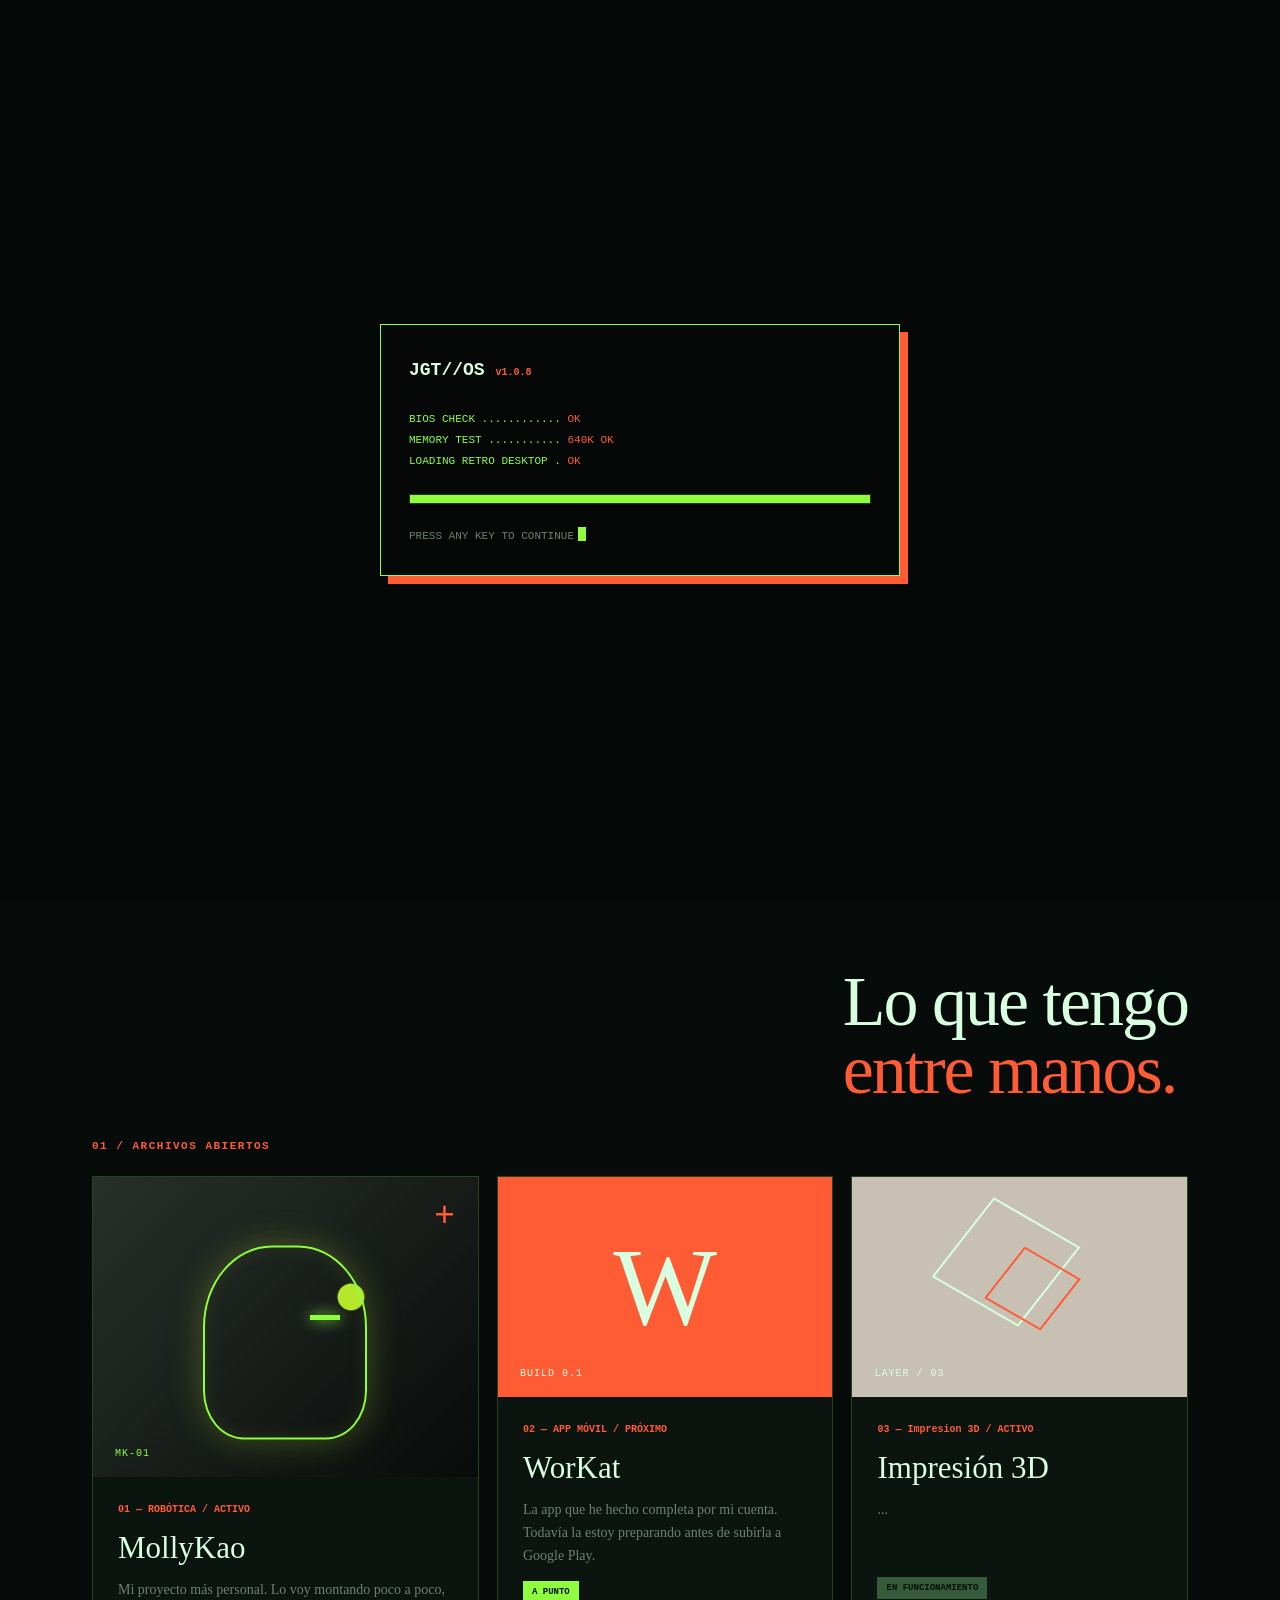
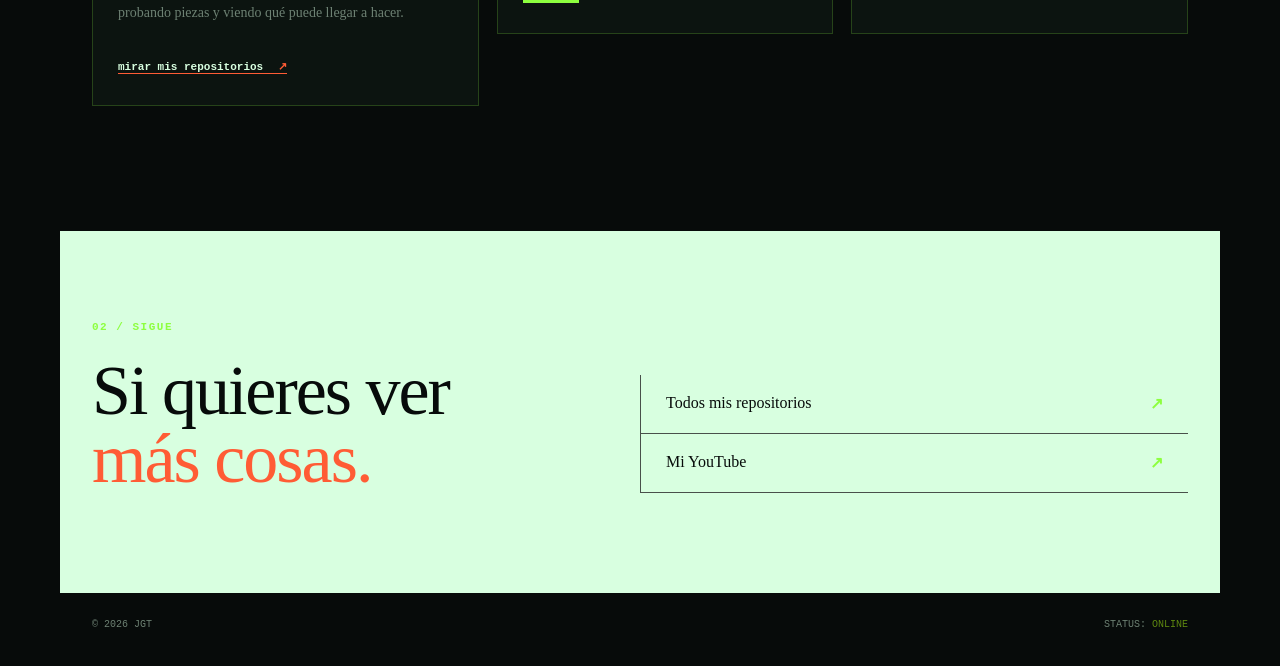
==== index.html @ 1042a760 "Add files via upload" ====
<!DOCTYPE html>
<html lang="es">
<head>
    <meta charset="UTF-8">
    <meta name="viewport" content="width=device-width, initial-scale=1.0">
    <meta name="description" content="La web de JGT: MollyKao, WorKat, programas en Python e impresión 3D.">
    <title>JGT</title>
    <link rel="stylesheet" href="style.css">
</head>

<body>
<div class="retro-boot" id="retro-boot" aria-label="Iniciando JGT OS">
    <div class="boot-screen">
        <p class="boot-brand">JGT//OS <span>v1.0.8</span></p>
        <p>BIOS CHECK ............ <b>OK</b></p>
        <p>MEMORY TEST ........... <b>640K OK</b></p>
        <p>LOADING RETRO DESKTOP . <b>OK</b></p>
        <div class="boot-progress"><span></span></div>
        <p class="boot-prompt">PRESS ANY KEY TO CONTINUE<span class="cursor"></span></p>
    </div>
</div>
<div class="noise"></div>
<div class="scanlines"></div>

<header class="site-header">
    <a class="brand" href="#inicio" aria-label="JGT, volver al inicio">
        <span class="brand-mark">J/</span>
        <span>JGT<span class="accent">_</span></span>
    </a>
    <nav aria-label="Navegación principal">
        <a class="active" href="#inicio">/inicio</a>
        <a href="#proyectos">/proyectos</a>
        <a href="#sobre-mi">/sobre-mi</a>
        <a href="https://github.com/JGT7777" target="_blank" rel="noreferrer">/github ↗</a>
    </nav>
</header>

<main>
    <section id="inicio" class="hero shell">
        <div class="hero-copy">
            <p class="eyebrow"><span class="status-dot"></span> conexión estable / usuario: JGT7777</p>
            <h1>Acceso a<br><em>JGT</em></h1>
            <div class="hero-actions">
                <a class="button button-primary" href="#proyectos">Explorar proyectos <span>↓</span></a>
                <a class="button button-quiet" href="https://github.com/JGT7777" target="_blank" rel="noreferrer">Ver GitHub <span>↗</span></a>
            </div>
        </div>
        <div class="terminal" aria-label="Estado del laboratorio">
            <div class="terminal-bar"><span></span><span></span><span></span><b>jgt@lab:~</b></div>
            <div class="terminal-body">
                <p><i>01</i> <strong>$ whoami</strong></p>
                <p class="terminal-green">JGT</p>
                <p><i>02</i> <strong>$ ./estado_actual.sh</strong></p>
                <p class="terminal-green">[OK] MollyKao en desarrollo</p>
                <p class="terminal-green">[OK] WorKat casi listo para Google Play</p>
                <p class="terminal-green">[OK] Venta de impresiones 3D activo</p>
                <p><i>03</i> <strong>$ _</strong><span class="cursor"></span></p>
            </div>
        </div>
    </section>

    <section class="stats shell reveal" aria-label="Resumen de actividad">
        <div class="stat"><strong>03</strong><span>robots creados</span></div>
        <div class="stat"><strong>04</strong><span>ordenadores vulnerados</span></div>
        <div class="stat"><strong>01</strong><span>móvil vulnerado</span></div>
        <div class="stat"><strong>78</strong><span>programas en Python</span></div>
        <div class="stat"><strong>07</strong><span>apps básicas</span></div>
        <div class="stat"><strong>01</strong><span>app completa</span></div>
    </section>

    <section class="system-strip shell reveal" aria-label="Actividad del sistema">
        <span><b>NETWORK</b> SECURE</span><span><b>UPTIME</b> 24/7</span><span><b>PROJECTS</b> 014</span><span class="system-command">$ ./keep_building.exe <i>_</i></span>
    </section>

    <section id="proyectos" class="section shell">
        <div class="section-heading">
            <p class="eyebrow">01 / archivos abiertos</p>
            <h2>Lo que tengo<br><em>entre manos.</em></h2>
        </div>
        <div class="project-grid">
            <article class="project project-featured reveal">
                <div class="project-visual robot-visual"><span class="crosshair">+</span><span class="robot-eye"></span><span class="robot-label">MK-01</span></div>
                <div class="project-content"><p class="project-number">01 — ROBÓTICA / ACTIVO</p><h3>MollyKao</h3><p>Mi proyecto más personal. Lo voy montando poco a poco, probando piezas y viendo qué puede llegar a hacer.</p><a href="https://github.com/JGT7777" target="_blank" rel="noreferrer">mirar mis repositorios <span>↗</span></a></div>
            </article>
            <article class="project reveal reveal-delay-1">
                <div class="project-visual app-visual"><span class="app-symbol">W</span><span class="project-label">BUILD 0.1</span></div>
                <div class="project-content"><p class="project-number">02 — APP MÓVIL / PRÓXIMO</p><h3>WorKat</h3><p>La app que he hecho completa por mi cuenta. Todavía la estoy preparando antes de subirla a Google Play.</p><span class="tag">a punto</span></div>
            </article>
            <article class="project reveal reveal-delay-2">
                <div class="project-visual print-visual"><span class="cube cube-a"></span><span class="cube cube-b"></span><span class="project-label">LAYER / 03</span></div>
                <div class="project-content"><p class="project-number">03 — Impresion 3D / ACTIVO</p><h3>Impresión 3D</h3><p>...</p><span class="tag tag-light">en funcionamiento</span></div>
            </article>
        </div>
    </section>

  
    <section class="contact shell reveal">
        <div><p class="eyebrow">02 / sigue</p><h2>Si quieres ver<br><em>más cosas.</em></h2></div>
        <div class="contact-links"><a class="contact-link" href="https://github.com/JGT7777" target="_blank" rel="noreferrer" aria-label="Abrir todos mis repositorios de GitHub"><span>Todos mis repositorios</span><b>↗</b></a><a class="contact-link" href="https://www.youtube.com/@JGT777" target="_blank" rel="noreferrer" aria-label="Abrir mi canal de YouTube"><span>Mi YouTube</span><b>↗</b></a></div>
    </section>
</main>

<aside class="music-player" aria-label="Reproductor de música">
    <div class="window-titlebar">
        <span class="window-icon">♪</span>
        <b>JGT_RADIO.EXE</b>
        <div class="window-controls"><span>_</span><span>□</span><span>×</span></div>
    </div>
    <div class="music-heading">
        <span class="music-signal"></span>
        <span>JGT RADIO / <b id="music-status">ESPERANDO PISTA</b></span>
    </div>
    <div class="music-main">
        <button class="music-button" id="previous-track" type="button" aria-label="Canción anterior">|&lt;</button>
        <button class="music-button music-play" id="play-track" type="button" aria-label="Reproducir música">▶</button>
        <button class="music-button" id="next-track" type="button" aria-label="Siguiente canción">&gt;|</button>
        <div class="music-now-playing"><strong id="track-name">If The Sun Burns Out Tonight (feat. Oli Sykes &amp; Courtney LaPlante).mp3</strong><span id="track-time">00:00 / 00:00</span></div>
    </div>
    <input class="music-progress" id="music-progress" type="range" min="0" max="100" value="0" aria-label="Progreso de la canción">
    <div class="music-wave" id="music-wave" aria-hidden="true">
        <span></span><span></span><span></span><span></span><span></span><span></span><span></span>
        <span></span><span></span><span></span><span></span><span></span><span></span><span></span>
    </div>
    <div class="track-list" role="list" aria-label="Lista de canciones">
        <button class="track active" type="button" data-track="0">01 / If The Sun Burns Out Tonight</button>
    </div>
</aside>

<script src="scroll.js"></script>

<footer>
    <p>© 2026 JGT</p>
    <p class="footer-code">STATUS: <span>ONLINE</span></p>
</footer>
</body>
</html>
---- style.css ----
:root { --ink: #d8ffe0; --paper: #070b0a; --acid: #8dff3f; --orange: #ff5c35; --muted: #6d8173; --line: rgba(141, 255, 63, .2); --panel: #0c1410; }
* { box-sizing: border-box; }
html { scroll-behavior: smooth; }
body { margin: 0; color: var(--ink); background: radial-gradient(circle at 75% 8%, #18351e 0, transparent 25%), var(--paper); font-family: "Courier New", monospace; }
.retro-boot { position: fixed; inset: 0; z-index: 30; display: grid; place-items: center; color: var(--acid); background: #050806; transition: opacity .55s ease, visibility .55s ease; }
.retro-boot.is-closed { opacity: 0; visibility: hidden; pointer-events: none; }
.boot-screen { width: min(520px, calc(100vw - 44px)); padding: 28px; border: 1px solid var(--acid); box-shadow: 8px 8px 0 var(--orange); font-size: 11px; line-height: 1.9; animation: boot-flicker 1.8s steps(2, end); }
.boot-screen p { margin: 0; }.boot-brand { margin-bottom: 22px !important; color: var(--ink); font-size: 18px; font-weight: 700; }.boot-brand span { color: var(--orange); font-size: 10px; }.boot-screen b { color: var(--orange); font-weight: 400; }
.boot-progress { height: 10px; margin: 22px 0; border: 1px solid var(--line); }.boot-progress span { display: block; width: 0; height: 100%; background: var(--acid); animation: boot-load 1.65s steps(8, end) forwards; }.boot-prompt { color: var(--muted); }.boot-prompt .cursor { background: var(--acid); }
@keyframes boot-load { to { width: 100%; } } @keyframes boot-flicker { 0%, 100% { opacity: 1; } 12% { opacity: .65; } 14% { opacity: 1; } 55% { opacity: .8; } 57% { opacity: 1; } }
body::before { content: ""; position: fixed; inset: 0; z-index: -2; opacity: .32; background-image: linear-gradient(var(--line) 1px, transparent 1px), linear-gradient(90deg, var(--line) 1px, transparent 1px); background-size: 38px 38px; }
.noise { position: fixed; inset: 0; pointer-events: none; z-index: 5; opacity: .035; background-image: url("data:image/svg+xml,%3Csvg viewBox='0 0 160 160' xmlns='http://www.w3.org/2000/svg'%3E%3Cfilter id='n'%3E%3CfeTurbulence type='fractalNoise' baseFrequency='.9' numOctaves='3' stitchTiles='stitch'/%3E%3C/filter%3E%3Crect width='100%25' height='100%25' filter='url(%23n)' opacity='.7'/%3E%3C/svg%3E"); }
.scanlines { position: fixed; inset: 0; z-index: 6; pointer-events: none; opacity: .06; background: repeating-linear-gradient(0deg, transparent 0 3px, rgba(141,255,63,.18) 4px); }
.shell { max-width: 1160px; margin: auto; padding-left: 32px; padding-right: 32px; }
.site-header { height: 78px; max-width: 1160px; margin: auto; padding: 0 32px; display: flex; align-items: center; justify-content: space-between; border-bottom: 1px solid var(--line); }
.brand { color: var(--ink); text-decoration: none; display: flex; align-items: center; gap: 10px; font: 700 18px/1 "Courier New", monospace; letter-spacing: 1px; }.brand-mark { display: grid; place-items: center; width: 33px; height: 33px; background: var(--ink); color: var(--acid); font-size: 15px; }.accent { color: var(--orange); }
nav { display: flex; gap: 28px; align-items: center; } nav a { color: var(--muted); font-size: 12px; text-decoration: none; } nav a:hover, nav a.active { color: var(--ink); } nav a.active::before { content: "> "; color: var(--orange); }
.hero { min-height: 570px; padding-top: 105px; padding-bottom: 95px; display: grid; grid-template-columns: 1fr 430px; align-items: center; gap: 70px; }
.eyebrow { margin: 0 0 24px; color: var(--orange); font-size: 11px; font-weight: 700; letter-spacing: 1.5px; text-transform: uppercase; }.status-dot { display: inline-block; width: 7px; height: 7px; margin-right: 8px; background: var(--acid); border-radius: 50%; box-shadow: 0 0 0 4px rgba(203,255,56,.2); }
h1, h2, h3, p { margin-top: 0; } h1, h2 { font-family: Georgia, serif; font-weight: 400; letter-spacing: -2px; } h1 { margin-bottom: 28px; font-size: clamp(50px, 7vw, 88px); line-height: .95; } h1 em, h2 em { color: var(--orange); font-style: normal; } h2 { margin-bottom: 42px; font-size: clamp(43px, 6vw, 70px); line-height: .97; }
.hero-text { max-width: 570px; color: #555c58; font: 15px/1.75 Georgia, serif; }.hero-actions { display: flex; gap: 14px; margin-top: 35px; }.button { padding: 14px 18px; text-decoration: none; font-size: 11px; font-weight: 700; border: 1px solid var(--ink); }.button span { margin-left: 18px; font-size: 16px; }.button-primary { color: var(--ink); background: var(--acid); border-color: var(--acid); }.button-primary:hover { background: var(--orange); border-color: var(--orange); }.button-quiet { color: var(--ink); }.button-quiet:hover { background: var(--ink); color: var(--paper); }
.terminal { color: #d9e0d7; background: #191f1d; box-shadow: 15px 15px 0 var(--orange); transform: rotate(2deg); animation: float-in .8s ease-out both; }.terminal-bar { height: 38px; padding: 0 14px; display: flex; align-items: center; gap: 6px; background: #2a302d; color: #85918a; font-size: 10px; }.terminal-bar span { width: 8px; height: 8px; border-radius: 50%; background: #68736d; }.terminal-bar span:first-child { background: var(--orange); }.terminal-bar b { margin-left: auto; font-weight: 400; }.terminal-body { padding: 32px 28px 35px; min-height: 270px; font-size: 12px; line-height: 1.9; }.terminal-body p { margin: 0 0 8px; }.terminal-body i { display: inline-block; width: 25px; color: #58645d; font-style: normal; }.terminal-green { color: var(--acid); }.cursor { display: inline-block; width: 8px; height: 14px; margin-left: 4px; vertical-align: -2px; background: var(--acid); animation: blink 1s step-end infinite; }
.stats { padding-top: 0; padding-bottom: 84px; display: grid; grid-template-columns: repeat(6, 1fr); border-bottom: 1px solid var(--line); }.stat { padding: 18px 15px 0; border-left: 1px solid var(--line); }.stat:first-child { border-left: 3px solid var(--orange); }.stat strong { display: block; margin-bottom: 8px; font: 400 33px Georgia, serif; }.stat span { color: var(--muted); font-size: 10px; line-height: 1.4; text-transform: uppercase; }
.system-strip { display: flex; align-items: center; gap: 28px; padding-top: 18px; color: var(--muted); font-size: 10px; letter-spacing: 1px; }.system-strip b { color: var(--acid); font-weight: 400; }.system-command { margin-left: auto; color: var(--acid); }.system-command i { animation: blink 1s step-end infinite; }
.section { padding-top: 125px; padding-bottom: 125px; }.section-heading { display: flex; justify-content: space-between; align-items: flex-end; }.section-heading h2 { margin-bottom: 72px; }.project-grid { display: grid; grid-template-columns: 1.15fr 1fr 1fr; gap: 18px; }.project { min-width: 0; background: #f0ede6; border: 1px solid var(--line); }.project-featured { grid-row: span 2; }.project-visual { height: 220px; position: relative; overflow: hidden; background: var(--ink); }.project-featured .project-visual { height: 300px; }.project-content { padding: 27px 25px 30px; }.project-number { margin-bottom: 15px; color: var(--orange); font-size: 10px; font-weight: 700; }.project h3 { margin-bottom: 12px; font: 400 31px Georgia, serif; }.project p:not(.project-number) { min-height: 65px; color: var(--muted); font: 14px/1.65 Georgia, serif; }.project a { color: var(--ink); font-size: 11px; font-weight: 700; text-decoration: none; border-bottom: 1px solid var(--orange); }.project a span { color: var(--orange); margin-left: 8px; }.tag { display: inline-block; padding: 6px 9px; color: var(--ink); background: var(--acid); font-size: 9px; font-weight: 700; text-transform: uppercase; }.tag-light { background: #d7d2c5; }
.robot-visual { background: radial-gradient(circle at 67% 40%, #b5e82b 0 4%, transparent 4.5%), linear-gradient(135deg, #28302b, #090b0a); }.robot-visual::before { content: ""; position: absolute; width: 160px; height: 190px; left: 50%; top: 50%; transform: translate(-50%, -42%); border: 2px solid var(--acid); border-radius: 42% 42% 25% 25%; box-shadow: 0 0 35px rgba(203,255,56,.25), inset 0 0 20px rgba(203,255,56,.09); }.robot-eye { position: absolute; width: 30px; height: 5px; left: calc(50% + 25px); top: 46%; background: var(--acid); box-shadow: 0 0 14px var(--acid); }.crosshair { position: absolute; top: 20px; right: 23px; color: var(--orange); font-size: 35px; }.robot-label, .project-label { position: absolute; bottom: 18px; left: 22px; color: var(--acid); font-size: 10px; letter-spacing: 1px; }.app-visual { display: grid; place-items: center; background: var(--orange); }.app-symbol { color: var(--ink); font: 400 110px Georgia, serif; line-height: 1; }.app-visual .project-label { color: var(--ink); }.print-visual { background: #c8c1b3; }.cube { position: absolute; width: 100px; height: 100px; border: 2px solid var(--ink); transform: rotate(30deg) skew(-8deg); }.cube-a { left: 31%; top: 16%; }.cube-b { left: 44%; top: 36%; width: 65px; height: 65px; border-color: var(--orange); }.print-visual .project-label { color: var(--ink); }
.about { padding-top: 110px; padding-bottom: 125px; display: grid; grid-template-columns: 1fr 1fr; gap: 100px; border-top: 1px solid var(--line); }.about h2 { margin: 0; }.about-copy { padding-top: 10px; max-width: 480px; }.about-copy > p:first-child { color: #555c58; font: 18px/1.7 Georgia, serif; }.quote { margin-top: 45px; padding-left: 17px; border-left: 3px solid var(--orange); color: var(--ink); font-size: 12px; font-weight: 700; }
.contact { padding-top: 90px; padding-bottom: 100px; display: grid; grid-template-columns: 1fr 1fr; align-items: end; background: var(--ink); color: var(--paper); }.contact h2 { margin: 0; }.contact .eyebrow { color: var(--acid); }.contact-links { border-left: 1px solid #49504b; }.contact-link { display: flex; justify-content: space-between; padding: 19px 25px; color: var(--paper); border-bottom: 1px solid #49504b; font: 16px Georgia, serif; text-decoration: none; }.contact-link b { color: var(--acid); font-family: "Courier New", monospace; }.contact-link:hover { background: #2a302d; }
footer { max-width: 1160px; margin: auto; padding: 26px 32px; display: flex; justify-content: space-between; color: var(--muted); font-size: 10px; }.footer-code span { color: #5d8710; }
@keyframes blink { 50% { opacity: 0; } } @keyframes float-in { from { opacity: 0; transform: translateY(15px) rotate(2deg); } to { opacity: 1; transform: translateY(0) rotate(2deg); } }
@media (max-width: 850px) { .hero { grid-template-columns: 1fr; gap: 50px; padding-top: 75px; }.terminal { max-width: 520px; width: 100%; }.stats { grid-template-columns: repeat(3, 1fr); row-gap: 25px; }.project-grid { grid-template-columns: 1fr 1fr; }.project-featured { grid-row: auto; grid-column: span 2; }.about, .contact { grid-template-columns: 1fr; gap: 45px; } }
@media (max-width: 560px) { .site-header { height: auto; padding-top: 20px; padding-bottom: 20px; align-items: flex-start; }.site-header nav { gap: 12px; flex-wrap: wrap; justify-content: flex-end; }.site-header nav a:nth-child(2) { display: none; }.shell, .site-header, footer { padding-left: 20px; padding-right: 20px; }.hero { padding-top: 65px; padding-bottom: 75px; }.hero-actions { flex-wrap: wrap; }.stats { grid-template-columns: repeat(2, 1fr); padding-bottom: 60px; }.project-grid { grid-template-columns: 1fr; }.project-featured { grid-column: auto; }.project-featured .project-visual, .project-visual { height: 230px; }.section { padding-top: 85px; padding-bottom: 85px; }.section-heading { display: block; }.section-heading h2 { margin-bottom: 45px; }.about { padding-top: 75px; padding-bottom: 85px; }.contact { padding-top: 70px; padding-bottom: 75px; }.footer-code { display: none; } }

.hero-copy .eyebrow { animation: reveal-up .7s .1s both; }
.hero-copy h1 { animation: reveal-up .7s .2s both; }
.hero-text { animation: reveal-up .7s .3s both; }
.hero-actions { animation: reveal-up .7s .45s both; }
.status-dot { animation: pulse 1.8s ease-in-out infinite; }
.terminal { animation: float-in .8s ease-out both, terminal-hover 5s ease-in-out 1s infinite; }
.button { transition: transform .25s ease, background .25s ease, color .25s ease; }
.button:hover { transform: translateY(-4px); }
.stat { transition: transform .25s ease, color .25s ease; }
.stat:hover { color: var(--orange); transform: translateY(-7px); }
.project { transition: transform .35s cubic-bezier(.2,.8,.2,1), box-shadow .35s ease; }
.project:hover { transform: translateY(-10px); box-shadow: 10px 10px 0 var(--orange); }
.contact-link { transition: padding .25s ease, background .25s ease; }
.contact-link:hover { padding-left: 35px; background: #2a302d; }
@keyframes reveal-up { from { opacity: 0; transform: translateY(18px); } to { opacity: 1; transform: translateY(0); } }
@keyframes pulse { 50% { box-shadow: 0 0 0 8px rgba(203,255,56,0); } }
@keyframes terminal-hover { 0%, 100% { margin-top: 0; } 50% { margin-top: -7px; } }
@media (prefers-reduced-motion: reduce) { *, *::before, *::after { scroll-behavior: auto !important; animation-duration: .01ms !important; animation-iteration-count: 1 !important; transition-duration: .01ms !important; } }

.hero-text { color: #9ab09f; }
.button-primary { color: #071008; }
.project { background: var(--panel); }
.tag { color: #071008; }
.tag-light { background: #365b3b; }
.contact-link:hover { background: #142319; }
.reveal { opacity: 0; transform: translateY(30px); transition: opacity .8s ease, transform .8s cubic-bezier(.2,.8,.2,1); }
.reveal.is-visible { opacity: 1; transform: translateY(0); }
.reveal-delay-1 { transition-delay: .12s; }
.reveal-delay-2 { transition-delay: .24s; }
@media (prefers-reduced-motion: reduce) { .reveal, .reveal.is-visible { opacity: 1; transform: none; transition: none; } }

.music-player { position: fixed; right: 18px; bottom: 18px; z-index: 10; width: min(315px, calc(100vw - 28px)); padding: 11px 12px; color: var(--ink); background: rgba(8, 17, 11, .97); border: 1px solid var(--acid); box-shadow: 4px 4px 0 var(--orange), 0 0 var(--music-glow, 8px) rgba(141,255,63,.3); font-size: 9px; backdrop-filter: blur(10px); transition: box-shadow .12s linear; }
.window-titlebar { display: flex; align-items: center; gap: 7px; height: 23px; margin: -11px -12px 10px; padding: 0 8px; color: #071008; background: var(--acid); font-size: 9px; }.window-icon { font-size: 14px; }.window-titlebar b { font-weight: 700; }.window-controls { display: flex; gap: 5px; margin-left: auto; }.window-controls span { display: grid; place-items: center; width: 14px; height: 14px; color: var(--acid); background: #071008; font-size: 10px; line-height: 1; }
.music-heading { display: flex; align-items: center; gap: 8px; padding-bottom: 12px; color: var(--muted); border-bottom: 1px solid var(--line); letter-spacing: 1px; }.music-heading b { color: var(--acid); font-weight: 400; }
.music-signal { width: 7px; height: 7px; background: var(--acid); border-radius: 50%; box-shadow: 0 0 0 4px rgba(141,255,63,.16); animation: pulse 1.8s ease-in-out infinite; transform: scale(calc(1 + var(--music-level, 0))); transition: transform .12s linear; }
.music-main { display: flex; align-items: center; gap: 6px; padding: 10px 0 7px; }.music-button { width: 29px; height: 25px; padding: 0; color: var(--acid); background: transparent; border: 1px solid var(--line); cursor: pointer; font: 700 10px "Courier New", monospace; }.music-button:hover, .music-play { color: #071008; background: var(--acid); border-color: var(--acid); }.music-now-playing { min-width: 0; margin-left: auto; }.music-now-playing strong, .music-now-playing span { display: block; overflow: hidden; text-overflow: ellipsis; white-space: nowrap; }.music-now-playing strong { max-width: 170px; color: var(--ink); font-size: 10px; }.music-now-playing span { margin-top: 3px; color: var(--muted); font-size: 8px; }
.music-progress { width: 100%; height: 4px; accent-color: var(--acid); cursor: pointer; }.track-list { display: grid; grid-template-columns: 1fr 1fr; gap: 5px; margin-top: 14px; }.track { padding: 7px 8px; color: var(--muted); background: transparent; border: 1px solid transparent; cursor: pointer; text-align: left; font: 10px "Courier New", monospace; }.track:hover, .track.active { color: var(--acid); border-color: var(--line); background: rgba(141,255,63,.06); }
.music-wave { position: relative; display: flex; align-items: center; gap: 3px; height: 24px; margin-top: 7px; padding: 0 2px; overflow: hidden; border-top: 1px solid rgba(141,255,63,.1); border-bottom: 1px solid rgba(141,255,63,.1); }
.music-wave::after { content: ""; position: absolute; inset: 0; background: linear-gradient(transparent 48%, rgba(141,255,63,.25) 50%, transparent 52%); background-size: 100% 8px; opacity: .45; pointer-events: none; }
.music-wave span { flex: 1; height: var(--wave-height, 4px); min-height: 4px; background: var(--acid); opacity: .35; box-shadow: 0 0 5px rgba(141,255,63,.25); transition: height .08s linear, opacity .12s linear; }
.is-playing .music-wave span { opacity: .9; }
.is-playing .music-wave span { animation: music-bar .42s ease-in-out infinite alternate; }
.is-playing .music-wave span:nth-child(2n) { animation-delay: -.16s; }
.is-playing .music-wave span:nth-child(3n) { animation-delay: -.29s; }
@keyframes music-bar { from { transform: scaleY(.45); } to { transform: scaleY(1.35); } }
body.screen-shake-medium > * { animation: screen-shake-medium .18s linear infinite; }
body.screen-shake-soft > * { animation: screen-shake-soft .28s ease-in-out infinite; }
@keyframes screen-shake-medium {
	0%, 100% { transform: translate(0, 0); }
	25% { transform: translate(-2px, 1px); }
	50% { transform: translate(2px, -1px); }
	75% { transform: translate(1px, 2px); }
}
@keyframes screen-shake-soft {
	0%, 100% { transform: translate(0, 0); }
	50% { transform: translate(1px, -1px); }
}
@media (max-width: 560px) { .music-player { right: 12px; bottom: 12px; } .music-now-playing strong { max-width: 125px; } }
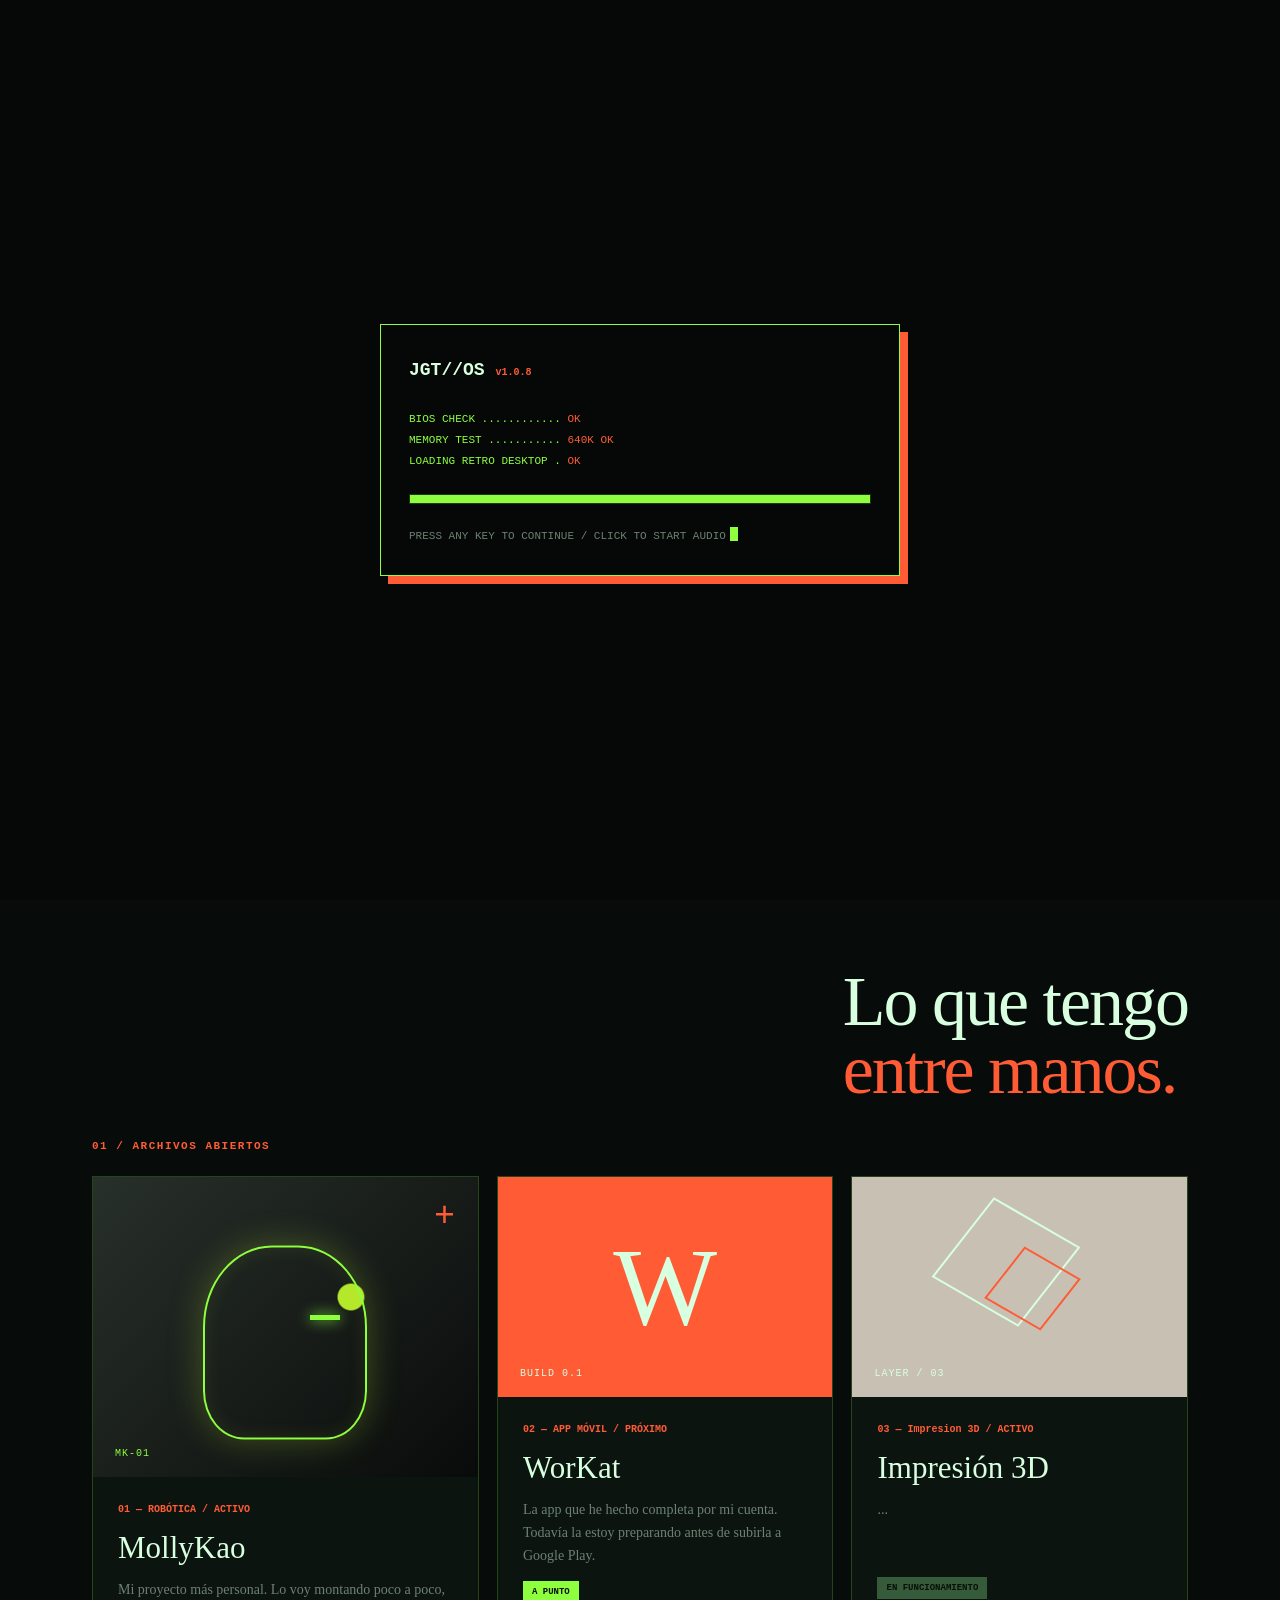
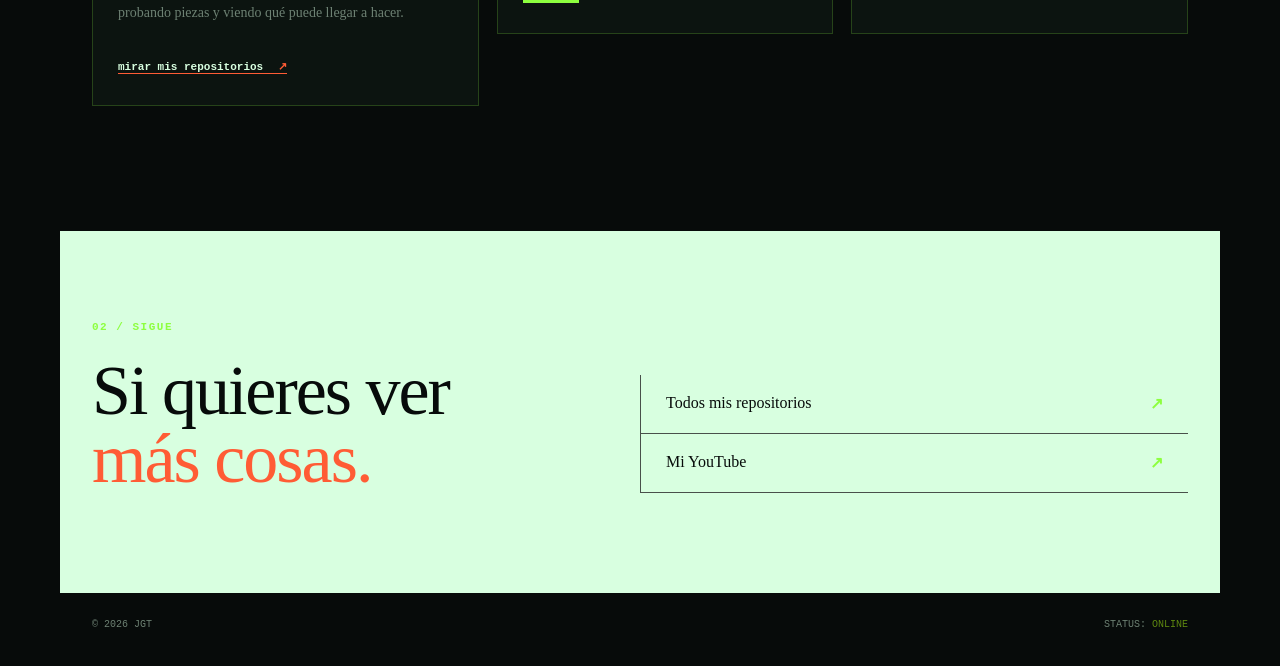
==== commit c3309d18: "Add files via upload" ====
--- a/index.html
+++ b/index.html
@@ -16,7 +16,7 @@
         <p>MEMORY TEST ........... <b>640K OK</b></p>
         <p>LOADING RETRO DESKTOP . <b>OK</b></p>
         <div class="boot-progress"><span></span></div>
-        <p class="boot-prompt">PRESS ANY KEY TO CONTINUE<span class="cursor"></span></p>
+        <p class="boot-prompt">PRESS ANY KEY TO CONTINUE / CLICK TO START AUDIO<span class="cursor"></span></p>
     </div>
 </div>
 <div class="noise"></div>
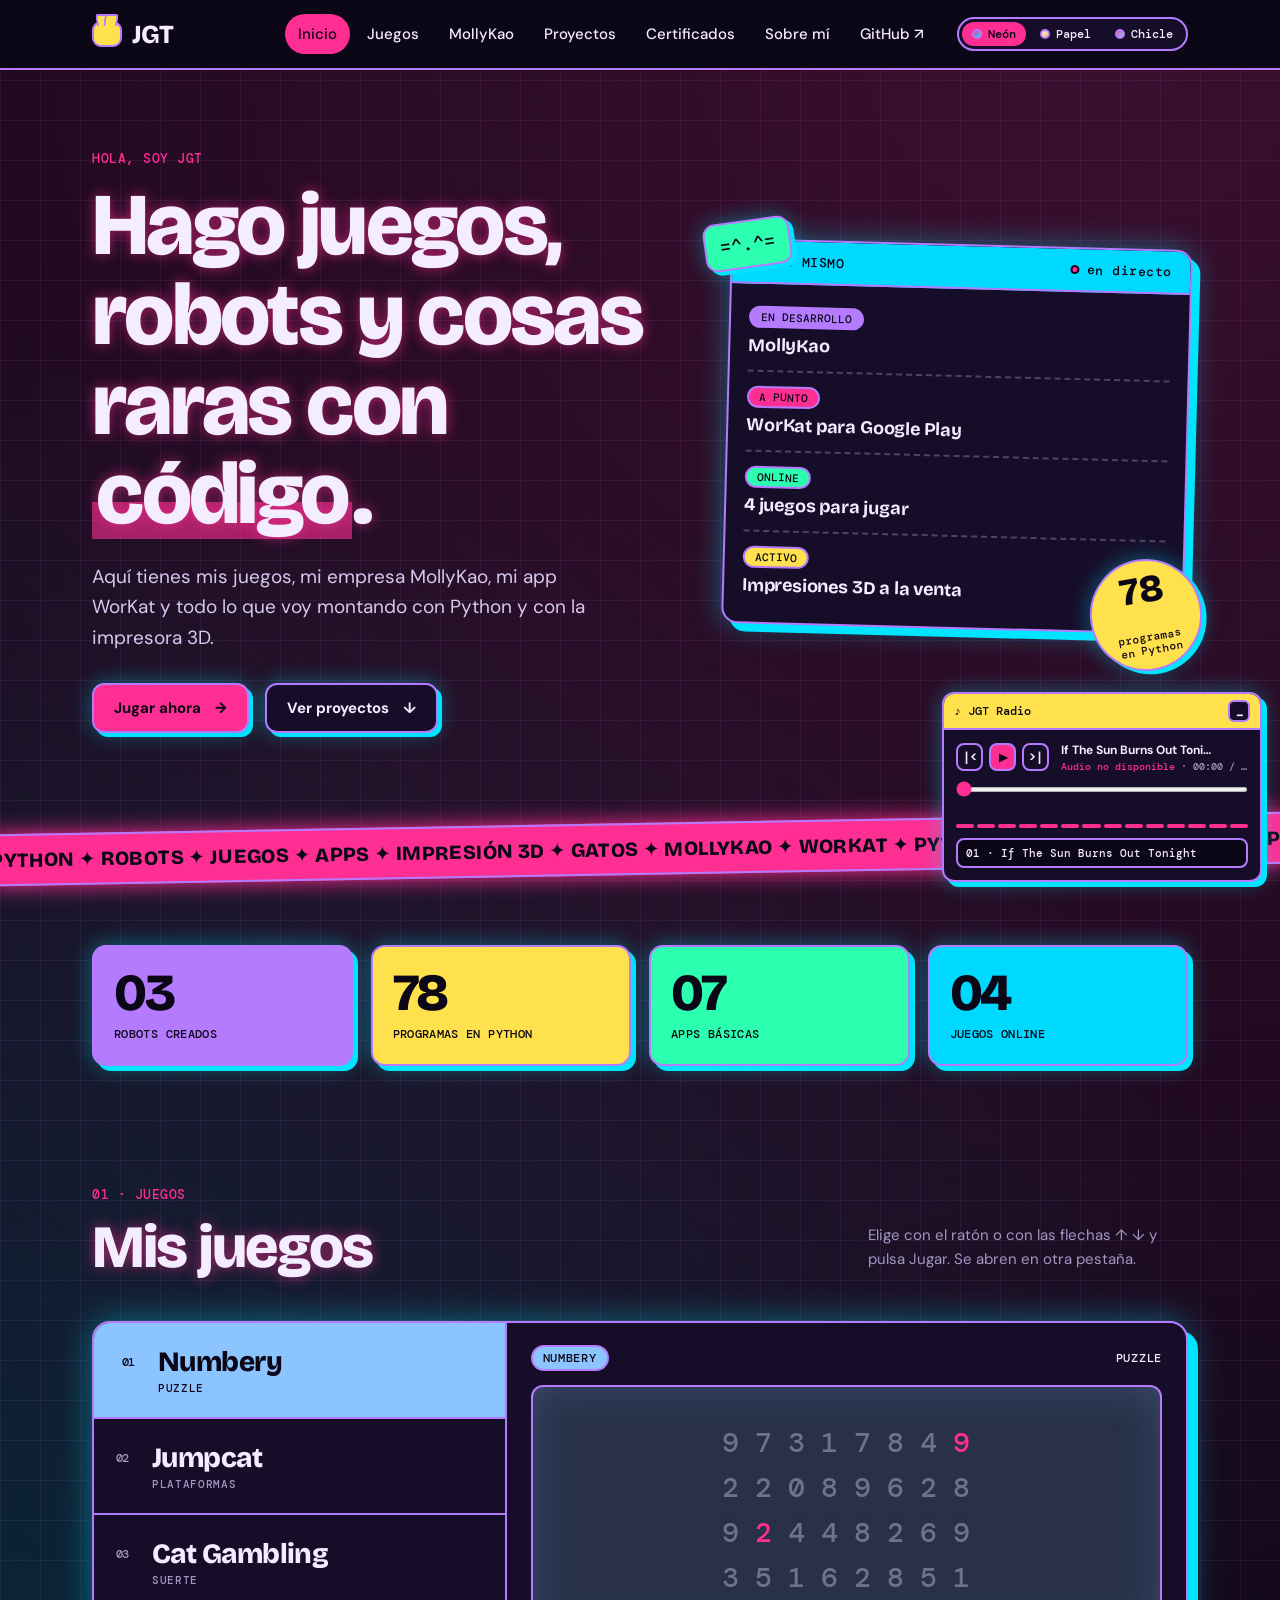
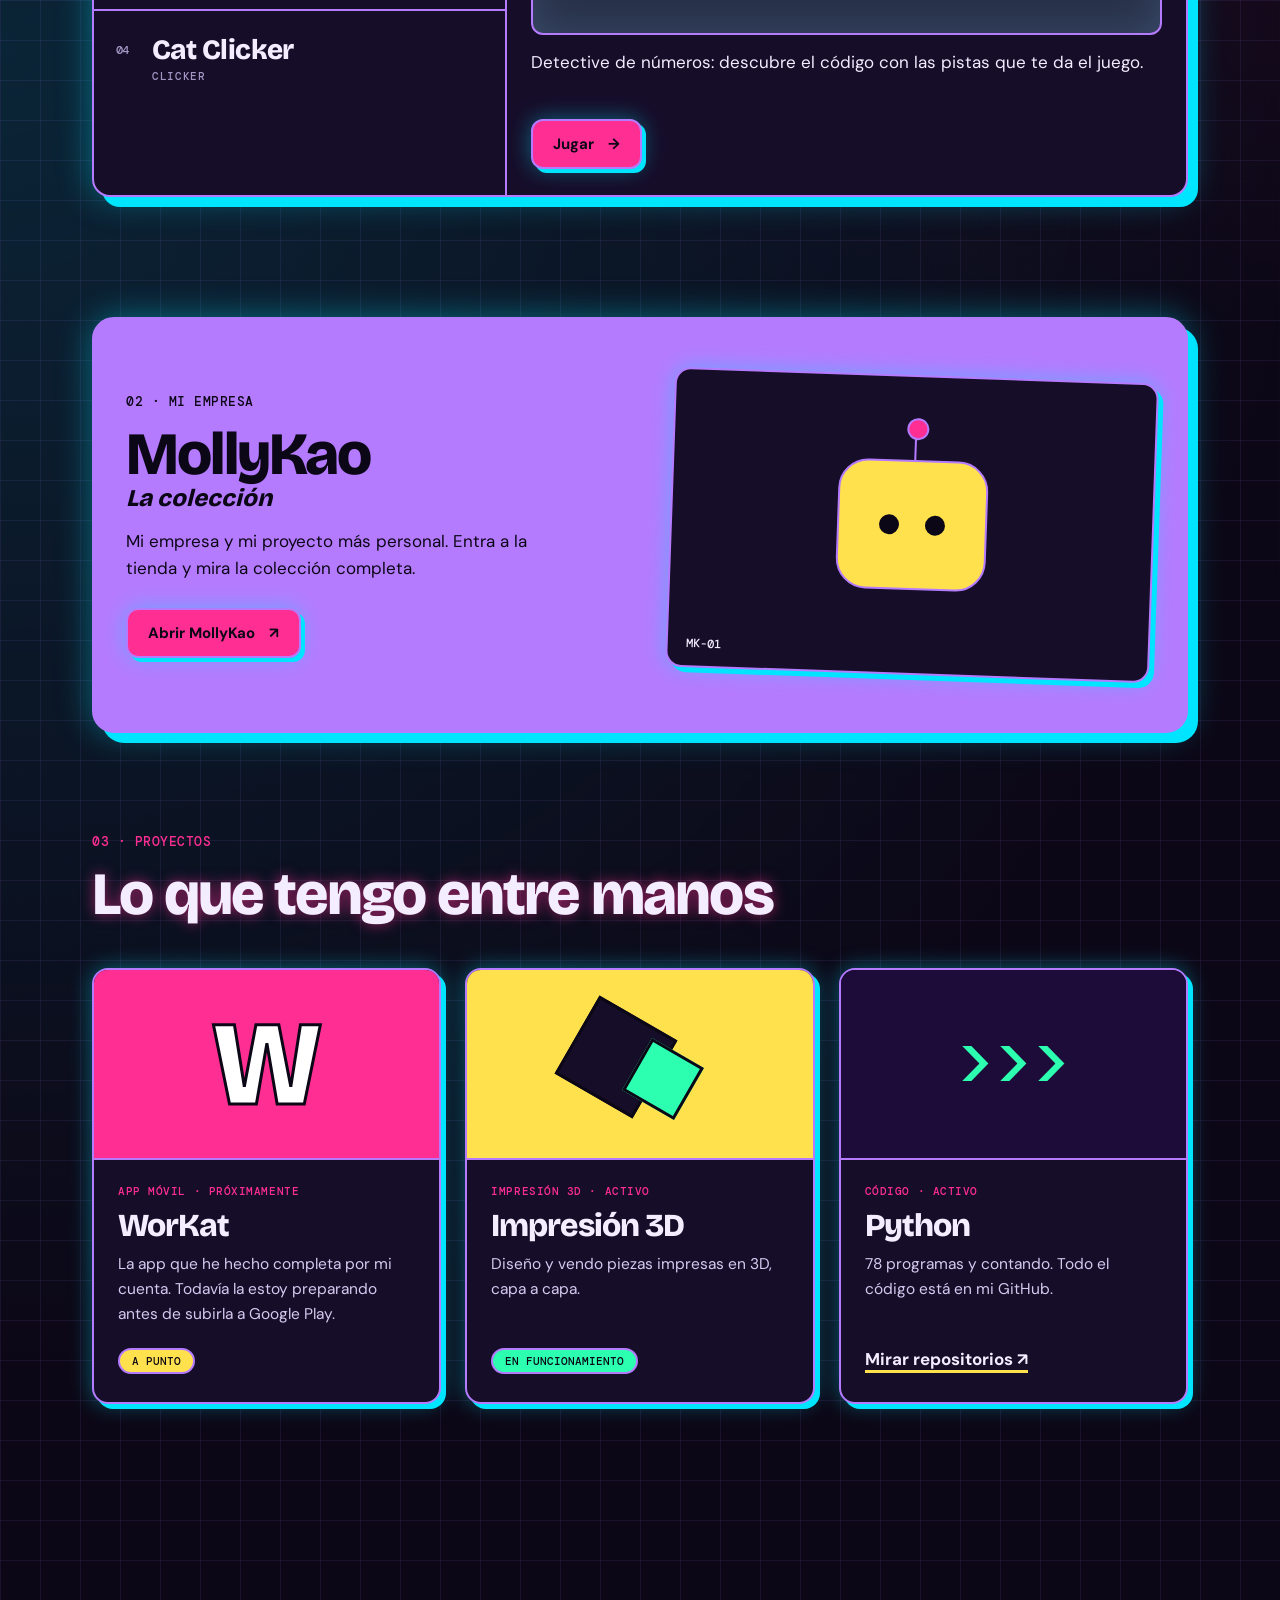
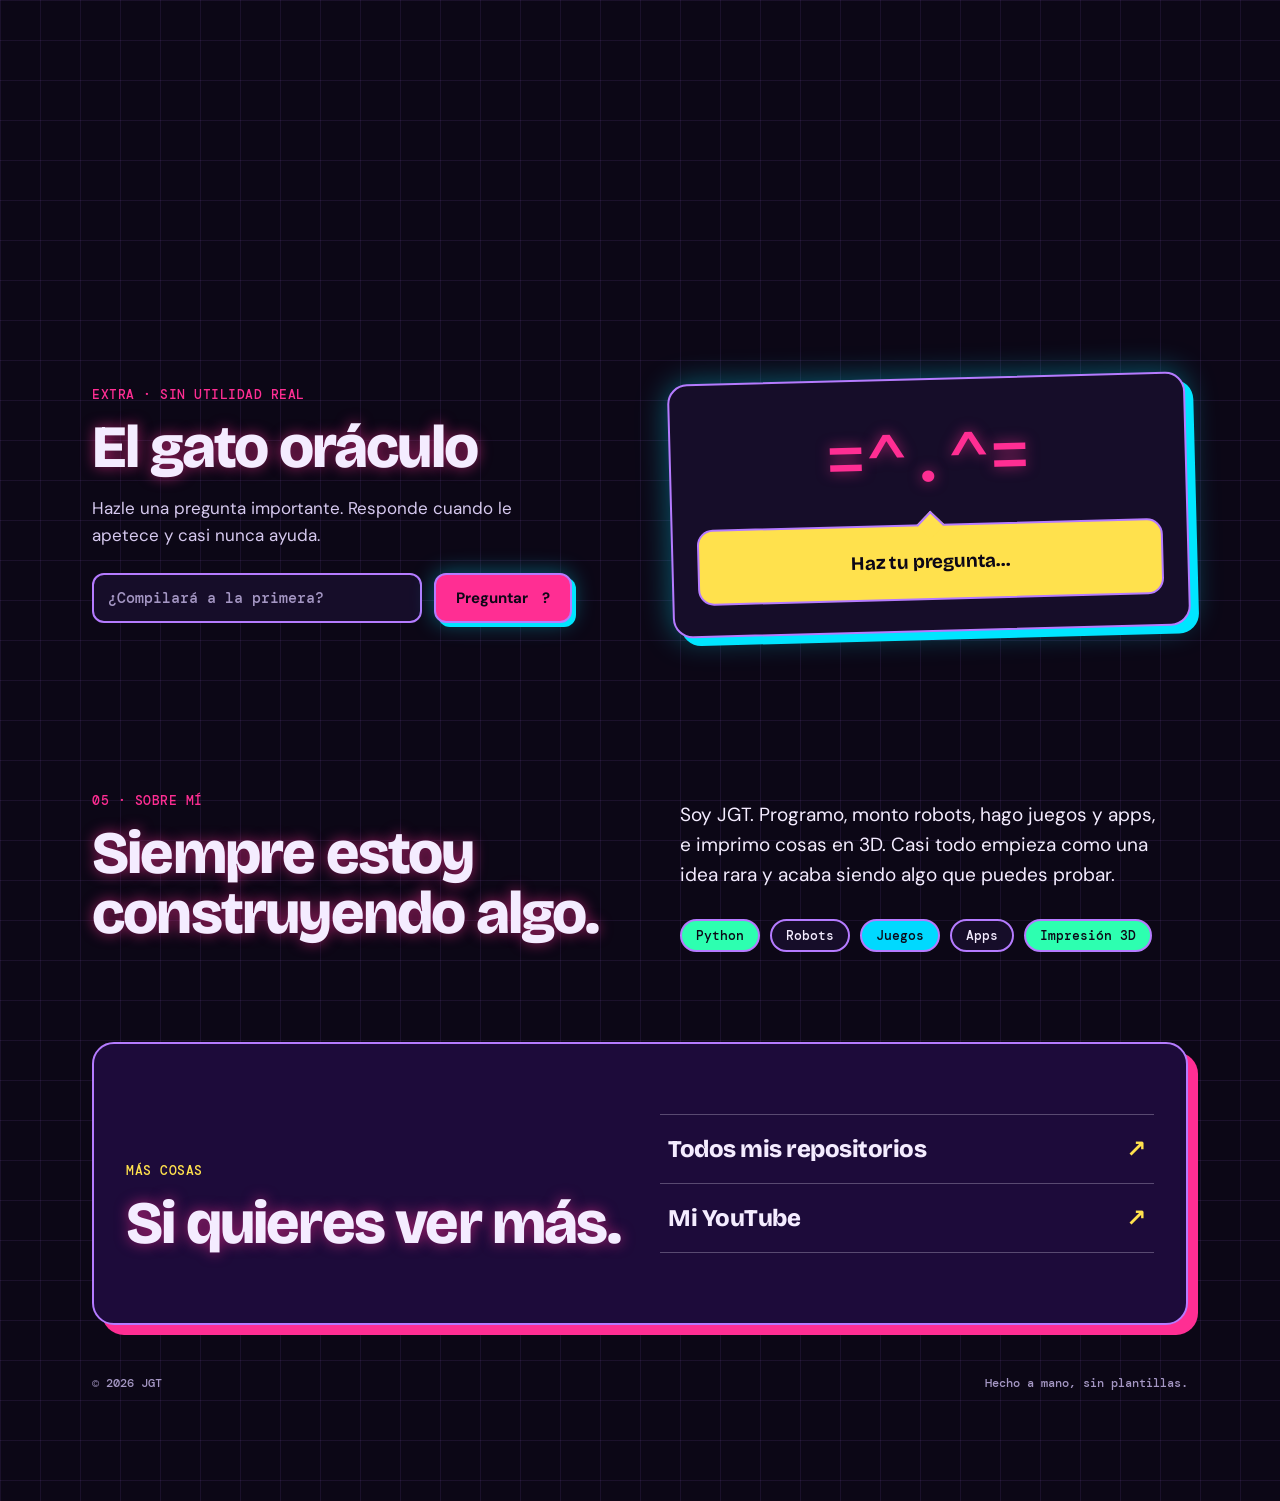
==== commit be15da3e: "Rename index_1.html to index.html" ====
--- a/index.html
+++ b/index.html
@@ -1,136 +1,191 @@
-<!DOCTYPE html>
-<html lang="es">
-<head>
-    <meta charset="UTF-8">
-    <meta name="viewport" content="width=device-width, initial-scale=1.0">
-    <meta name="description" content="La web de JGT: MollyKao, WorKat, programas en Python e impresión 3D.">
-    <title>JGT</title>
-    <link rel="stylesheet" href="style.css">
-</head>
-
-<body>
-<div class="retro-boot" id="retro-boot" aria-label="Iniciando JGT OS">
-    <div class="boot-screen">
-        <p class="boot-brand">JGT//OS <span>v1.0.8</span></p>
-        <p>BIOS CHECK ............ <b>OK</b></p>
-        <p>MEMORY TEST ........... <b>640K OK</b></p>
-        <p>LOADING RETRO DESKTOP . <b>OK</b></p>
-        <div class="boot-progress"><span></span></div>
-        <p class="boot-prompt">PRESS ANY KEY TO CONTINUE / CLICK TO START AUDIO<span class="cursor"></span></p>
-    </div>
-</div>
-<div class="noise"></div>
-<div class="scanlines"></div>
-
-<header class="site-header">
-    <a class="brand" href="#inicio" aria-label="JGT, volver al inicio">
-        <span class="brand-mark">J/</span>
-        <span>JGT<span class="accent">_</span></span>
-    </a>
-    <nav aria-label="Navegación principal">
-        <a class="active" href="#inicio">/inicio</a>
-        <a href="#proyectos">/proyectos</a>
-        <a href="#sobre-mi">/sobre-mi</a>
-        <a href="https://github.com/JGT7777" target="_blank" rel="noreferrer">/github ↗</a>
-    </nav>
-</header>
-
-<main>
-    <section id="inicio" class="hero shell">
-        <div class="hero-copy">
-            <p class="eyebrow"><span class="status-dot"></span> conexión estable / usuario: JGT7777</p>
-            <h1>Acceso a<br><em>JGT</em></h1>
-            <div class="hero-actions">
-                <a class="button button-primary" href="#proyectos">Explorar proyectos <span>↓</span></a>
-                <a class="button button-quiet" href="https://github.com/JGT7777" target="_blank" rel="noreferrer">Ver GitHub <span>↗</span></a>
-            </div>
-        </div>
-        <div class="terminal" aria-label="Estado del laboratorio">
-            <div class="terminal-bar"><span></span><span></span><span></span><b>jgt@lab:~</b></div>
-            <div class="terminal-body">
-                <p><i>01</i> <strong>$ whoami</strong></p>
-                <p class="terminal-green">JGT</p>
-                <p><i>02</i> <strong>$ ./estado_actual.sh</strong></p>
-                <p class="terminal-green">[OK] MollyKao en desarrollo</p>
-                <p class="terminal-green">[OK] WorKat casi listo para Google Play</p>
-                <p class="terminal-green">[OK] Venta de impresiones 3D activo</p>
-                <p><i>03</i> <strong>$ _</strong><span class="cursor"></span></p>
-            </div>
-        </div>
-    </section>
-
-    <section class="stats shell reveal" aria-label="Resumen de actividad">
-        <div class="stat"><strong>03</strong><span>robots creados</span></div>
-        <div class="stat"><strong>04</strong><span>ordenadores vulnerados</span></div>
-        <div class="stat"><strong>01</strong><span>móvil vulnerado</span></div>
-        <div class="stat"><strong>78</strong><span>programas en Python</span></div>
-        <div class="stat"><strong>07</strong><span>apps básicas</span></div>
-        <div class="stat"><strong>01</strong><span>app completa</span></div>
-    </section>
-
-    <section class="system-strip shell reveal" aria-label="Actividad del sistema">
-        <span><b>NETWORK</b> SECURE</span><span><b>UPTIME</b> 24/7</span><span><b>PROJECTS</b> 014</span><span class="system-command">$ ./keep_building.exe <i>_</i></span>
-    </section>
-
-    <section id="proyectos" class="section shell">
-        <div class="section-heading">
-            <p class="eyebrow">01 / archivos abiertos</p>
-            <h2>Lo que tengo<br><em>entre manos.</em></h2>
-        </div>
-        <div class="project-grid">
-            <article class="project project-featured reveal">
-                <div class="project-visual robot-visual"><span class="crosshair">+</span><span class="robot-eye"></span><span class="robot-label">MK-01</span></div>
-                <div class="project-content"><p class="project-number">01 — ROBÓTICA / ACTIVO</p><h3>MollyKao</h3><p>Mi proyecto más personal. Lo voy montando poco a poco, probando piezas y viendo qué puede llegar a hacer.</p><a href="https://github.com/JGT7777" target="_blank" rel="noreferrer">mirar mis repositorios <span>↗</span></a></div>
-            </article>
-            <article class="project reveal reveal-delay-1">
-                <div class="project-visual app-visual"><span class="app-symbol">W</span><span class="project-label">BUILD 0.1</span></div>
-                <div class="project-content"><p class="project-number">02 — APP MÓVIL / PRÓXIMO</p><h3>WorKat</h3><p>La app que he hecho completa por mi cuenta. Todavía la estoy preparando antes de subirla a Google Play.</p><span class="tag">a punto</span></div>
-            </article>
-            <article class="project reveal reveal-delay-2">
-                <div class="project-visual print-visual"><span class="cube cube-a"></span><span class="cube cube-b"></span><span class="project-label">LAYER / 03</span></div>
-                <div class="project-content"><p class="project-number">03 — Impresion 3D / ACTIVO</p><h3>Impresión 3D</h3><p>...</p><span class="tag tag-light">en funcionamiento</span></div>
-            </article>
-        </div>
-    </section>
-
-  
-    <section class="contact shell reveal">
-        <div><p class="eyebrow">02 / sigue</p><h2>Si quieres ver<br><em>más cosas.</em></h2></div>
-        <div class="contact-links"><a class="contact-link" href="https://github.com/JGT7777" target="_blank" rel="noreferrer" aria-label="Abrir todos mis repositorios de GitHub"><span>Todos mis repositorios</span><b>↗</b></a><a class="contact-link" href="https://www.youtube.com/@JGT777" target="_blank" rel="noreferrer" aria-label="Abrir mi canal de YouTube"><span>Mi YouTube</span><b>↗</b></a></div>
-    </section>
-</main>
-
-<aside class="music-player" aria-label="Reproductor de música">
-    <div class="window-titlebar">
-        <span class="window-icon">♪</span>
-        <b>JGT_RADIO.EXE</b>
-        <div class="window-controls"><span>_</span><span>□</span><span>×</span></div>
-    </div>
-    <div class="music-heading">
-        <span class="music-signal"></span>
-        <span>JGT RADIO / <b id="music-status">ESPERANDO PISTA</b></span>
-    </div>
-    <div class="music-main">
-        <button class="music-button" id="previous-track" type="button" aria-label="Canción anterior">|&lt;</button>
-        <button class="music-button music-play" id="play-track" type="button" aria-label="Reproducir música">▶</button>
-        <button class="music-button" id="next-track" type="button" aria-label="Siguiente canción">&gt;|</button>
-        <div class="music-now-playing"><strong id="track-name">If The Sun Burns Out Tonight (feat. Oli Sykes &amp; Courtney LaPlante).mp3</strong><span id="track-time">00:00 / 00:00</span></div>
-    </div>
-    <input class="music-progress" id="music-progress" type="range" min="0" max="100" value="0" aria-label="Progreso de la canción">
-    <div class="music-wave" id="music-wave" aria-hidden="true">
-        <span></span><span></span><span></span><span></span><span></span><span></span><span></span>
-        <span></span><span></span><span></span><span></span><span></span><span></span><span></span>
-    </div>
-    <div class="track-list" role="list" aria-label="Lista de canciones">
-        <button class="track active" type="button" data-track="0">01 / If The Sun Burns Out Tonight</button>
-    </div>
-</aside>
-
-<script src="scroll.js"></script>
-
-<footer>
-    <p>© 2026 JGT</p>
-    <p class="footer-code">STATUS: <span>ONLINE</span></p>
-</footer>
-</body>
-</html>
+<!DOCTYPE html>
+<html lang="es">
+<head>
+<meta charset="UTF-8">
+<meta name="viewport" content="width=device-width, initial-scale=1.0">
+<meta name="description" content="La web de JGT: juegos, MollyKao, WorKat, programas en Python e impresión 3D.">
+<meta name="theme-color" content="#0c0716" id="meta-theme">
+<title>JGT</title>
+<link rel="preconnect" href="https://fonts.googleapis.com">
+<link rel="preconnect" href="https://fonts.gstatic.com" crossorigin>
+<link href="https://fonts.googleapis.com/css2?family=Bricolage+Grotesque:opsz,wght@12..96,500;12..96,800&family=DM+Mono:wght@400;500&family=DM+Sans:wght@400;500;700&display=swap" rel="stylesheet">
+<link rel="stylesheet" href="style.css">
+<script>
+document.documentElement.classList.add('js');
+try { document.documentElement.dataset.theme = localStorage.getItem('jgt-theme') || 'neon'; }
+catch (e) { document.documentElement.dataset.theme = 'neon'; }
+</script>
+</head>
+<body>
+<div class="scroll-bar" id="scroll-bar"></div>
+
+<header class="site-header">
+  <a class="brand" href="#inicio" id="brand" aria-label="JGT, volver al inicio"><span class="brand-mark" aria-hidden="true"></span>JGT</a>
+  <nav aria-label="Navegación principal">
+    <a class="active" href="#inicio">Inicio</a>
+    <a href="#juegos">Juegos</a>
+    <a href="#mollykao">MollyKao</a>
+    <a href="#proyectos">Proyectos</a>
+    <a href="#certificados">Certificados</a>
+    <a href="#sobre-mi">Sobre mí</a>
+    <a href="https://github.com/JGT7777" target="_blank" rel="noreferrer">GitHub ↗</a>
+  </nav>
+  <div class="themes" role="group" aria-label="Elegir tema de la web">
+    <button type="button" data-theme="neon" aria-pressed="true"><i></i>Neón</button>
+    <button type="button" data-theme="papel" aria-pressed="false"><i></i>Papel</button>
+    <button type="button" data-theme="chicle" aria-pressed="false"><i></i>Chicle</button>
+  </div>
+</header>
+
+<main>
+  <section id="inicio" class="hero shell">
+    <div class="hero-copy">
+      <p class="kicker">Hola, soy JGT</p>
+      <h1>Hago juegos, robots y cosas raras con <mark>código</mark>.</h1>
+      <p class="hero-text">Aquí tienes mis juegos, mi empresa MollyKao, mi app WorKat y todo lo que voy montando con Python y con la impresora 3D.</p>
+      <div class="hero-actions">
+        <a class="btn btn-primary" href="#juegos">Jugar ahora <span>→</span></a>
+        <a class="btn" href="#proyectos">Ver proyectos <span>↓</span></a>
+      </div>
+    </div>
+    <div class="now-wrap">
+      <div class="now-card">
+        <div class="now-bar"><span>Ahora mismo</span><span class="live"><i></i>en directo</span></div>
+        <ul class="now-list">
+          <li><span class="pill pill-lilac">en desarrollo</span><b>MollyKao</b></li>
+          <li><span class="pill pill-tomato">a punto</span><b>WorKat para Google Play</b></li>
+          <li><span class="pill pill-mint">online</span><b>4 juegos para jugar</b></li>
+          <li><span class="pill pill-sun">activo</span><b>Impresiones 3D a la venta</b></li>
+        </ul>
+      </div>
+      <div class="sticker sticker-a" aria-hidden="true">78<small>programas<br>en Python</small></div>
+      <div class="sticker sticker-b" aria-hidden="true">=^.^=</div>
+    </div>
+  </section>
+
+  <div class="marquee" aria-hidden="true">
+    <div class="marquee-track">
+      <span>PYTHON ✦ ROBOTS ✦ JUEGOS ✦ APPS ✦ IMPRESIÓN 3D ✦ GATOS ✦ MOLLYKAO ✦ WORKAT ✦ </span>
+      <span>PYTHON ✦ ROBOTS ✦ JUEGOS ✦ APPS ✦ IMPRESIÓN 3D ✦ GATOS ✦ MOLLYKAO ✦ WORKAT ✦ </span>
+    </div>
+  </div>
+
+  <section class="stats shell reveal" aria-label="Resumen de actividad">
+    <div class="stat"><strong data-count="3">03</strong><span>robots creados</span></div>
+    <div class="stat"><strong data-count="78">78</strong><span>programas en Python</span></div>
+    <div class="stat"><strong data-count="7">07</strong><span>apps básicas</span></div>
+    <div class="stat"><strong data-count="4">04</strong><span>juegos online</span></div>
+  </section>
+
+  <section id="juegos" class="section shell">
+    <div class="section-heading reveal">
+      <div><p class="kicker">01 · Juegos</p><h2>Mis juegos</h2></div>
+      <p class="section-note">Elige con el ratón o con las flechas ↑ ↓ y pulsa Jugar. Se abren en otra pestaña.</p>
+    </div>
+    <div class="select reveal" id="select" style="--c:#8cc4ff">
+      <ul class="menu" id="menu" aria-label="Lista de juegos">
+        <li><button class="menu-item is-selected" type="button" data-i="0"><span class="m-num">01</span><span class="m-name">Numbery</span><small>Puzzle</small></button></li>
+        <li><button class="menu-item" type="button" data-i="1"><span class="m-num">02</span><span class="m-name">Jumpcat</span><small>Plataformas</small></button></li>
+        <li><button class="menu-item" type="button" data-i="2"><span class="m-num">03</span><span class="m-name">Cat Gambling</span><small>Suerte</small></button></li>
+        <li><button class="menu-item" type="button" data-i="3"><span class="m-num">04</span><span class="m-name">Cat Clicker</span><small>Clicker</small></button></li>
+      </ul>
+      <div class="crt" id="crt">
+        <div class="crt-top"><b id="crt-title">Numbery</b><span id="crt-genre">Puzzle</span></div>
+        <div class="crt-screen">
+          <div class="scene is-on" data-scene="0"><div class="num-grid" id="num-grid"></div></div>
+          <div class="scene" data-scene="1"><div class="cat"></div><div class="ground"></div></div>
+          <div class="scene" data-scene="2"><div class="reels"><span>7</span><span>7</span><span>7</span></div></div>
+          <div class="scene" data-scene="3"><div class="orb">=^.^=</div><div class="clicks"><b id="click-count">0</b> clics</div></div>
+        </div>
+        <p class="crt-desc" id="crt-desc"></p>
+        <a class="btn btn-primary" id="crt-start" href="#" target="_blank" rel="noreferrer">Jugar <span>→</span></a>
+      </div>
+    </div>
+  </section>
+
+  <section id="mollykao" class="company shell reveal">
+    <div class="company-copy">
+      <p class="kicker">02 · Mi empresa</p>
+      <h2>MollyKao</h2>
+      <p class="company-sub">La colección</p>
+      <p>Mi empresa y mi proyecto más personal. Entra a la tienda y mira la colección completa.</p>
+      <a class="btn btn-primary" href="https://jgt7777.github.io/MollyKao/" target="_blank" rel="noreferrer">Abrir MollyKao <span>↗</span></a>
+    </div>
+    <div class="company-visual" aria-hidden="true">
+      <div class="bot"><i class="bot-antenna"></i><div class="bot-face"><span class="eye"></span><span class="eye"></span></div></div>
+      <span class="company-label">MK-01</span>
+    </div>
+  </section>
+
+  <section id="proyectos" class="section shell">
+    <div class="section-heading reveal"><div><p class="kicker">03 · Proyectos</p><h2>Lo que tengo entre manos</h2></div></div>
+    <div class="project-grid">
+      <article class="project reveal"><div class="project-visual v-app"><span class="app-symbol">W</span></div><div class="project-content"><p class="project-number">App móvil · próximamente</p><h3>WorKat</h3><p>La app que he hecho completa por mi cuenta. Todavía la estoy preparando antes de subirla a Google Play.</p><span class="tag">a punto</span></div></article>
+      <article class="project reveal reveal-delay-1"><div class="project-visual v-print"><span class="cube cube-a"></span><span class="cube cube-b"></span></div><div class="project-content"><p class="project-number">Impresión 3D · activo</p><h3>Impresión 3D</h3><p>Diseño y vendo piezas impresas en 3D, capa a capa.</p><span class="tag tag-mint">en funcionamiento</span></div></article>
+      <article class="project reveal reveal-delay-2"><div class="project-visual v-code"><span class="code-symbol">&gt;&gt;&gt;</span></div><div class="project-content"><p class="project-number">Código · activo</p><h3>Python</h3><p>78 programas y contando. Todo el código está en mi GitHub.</p><a href="https://github.com/JGT7777" target="_blank" rel="noreferrer">Mirar repositorios ↗</a></div></article>
+    </div>
+  </section>
+
+  <section id="certificados" class="section shell">
+    <div class="section-heading reveal">
+      <div><p class="kicker">04 · Certificados</p><h2>Lo que he aprendido</h2></div>
+      <p class="section-note">Cursos y títulos que he ido consiguiendo por el camino.</p>
+    </div>
+    <div class="cert-grid reveal" id="cert-grid"></div>
+  </section>
+
+  <section id="gato" class="oracle shell reveal">
+    <div class="oracle-copy">
+      <p class="kicker">Extra · Sin utilidad real</p>
+      <h2>El gato oráculo</h2>
+      <p>Hazle una pregunta importante. Responde cuando le apetece y casi nunca ayuda.</p>
+      <form class="oracle-form" id="oracle-form" autocomplete="off">
+        <label class="sr-only" for="oracle-q">Tu pregunta para el gato</label>
+        <input id="oracle-q" type="text" maxlength="80" placeholder="¿Compilará a la primera?">
+        <button class="btn btn-primary" type="submit">Preguntar <span>?</span></button>
+      </form>
+    </div>
+    <div class="oracle-cat" id="oracle-cat">
+      <div class="oracle-face" aria-hidden="true">=^.^=</div>
+      <p class="oracle-bubble" id="oracle-answer" aria-live="polite">Haz tu pregunta…</p>
+    </div>
+  </section>
+
+  <section id="sobre-mi" class="about shell reveal">
+    <div><p class="kicker">05 · Sobre mí</p><h2>Siempre estoy construyendo algo.</h2></div>
+    <div class="about-copy">
+      <p>Soy JGT. Programo, monto robots, hago juegos y apps, e imprimo cosas en 3D. Casi todo empieza como una idea rara y acaba siendo algo que puedes probar.</p>
+      <ul class="chips" aria-label="Lo que hago">
+        <li>Python</li><li>Robots</li><li>Juegos</li><li>Apps</li><li>Impresión 3D</li>
+      </ul>
+    </div>
+  </section>
+
+  <section class="contact shell reveal">
+    <div><p class="kicker">Más cosas</p><h2>Si quieres ver más.</h2></div>
+    <div class="contact-links">
+      <a class="contact-link" href="https://github.com/JGT7777" target="_blank" rel="noreferrer" aria-label="Abrir todos mis repositorios de GitHub"><span>Todos mis repositorios</span><b>↗</b></a>
+      <a class="contact-link" href="https://www.youtube.com/@JGT777" target="_blank" rel="noreferrer" aria-label="Abrir mi canal de YouTube"><span>Mi YouTube</span><b>↗</b></a>
+    </div>
+  </section>
+</main>
+
+<footer><p>© 2026 JGT</p><p>Hecho a mano, sin plantillas.</p></footer>
+
+<aside class="music-player" id="music-player" aria-label="Reproductor de música">
+  <div class="window-titlebar"><b>♪ JGT Radio</b><button type="button" id="min-player" aria-label="Minimizar reproductor">_</button></div>
+  <div class="player-body">
+    <div class="music-main">
+      <button class="music-button" id="previous-track" type="button" aria-label="Canción anterior">|&lt;</button>
+      <button class="music-button music-play" id="play-track" type="button" aria-label="Reproducir música">▶</button>
+      <button class="music-button" id="next-track" type="button" aria-label="Siguiente canción">&gt;|</button>
+      <div class="music-now-playing"><strong id="track-name">If The Sun Burns Out Tonight (feat. Oli Sykes &amp; Courtney LaPlante).mp3</strong><span><b id="music-status">Esperando pista</b> · <span id="track-time">00:00 / 00:00</span></span></div>
+    </div>
+    <input class="music-progress" id="music-progress" type="range" min="0" max="100" value="0" aria-label="Progreso de la canción">
+    <div class="music-wave" id="music-wave" aria-hidden="true"><span></span><span></span><span></span><span></span><span></span><span></span><span></span><span></span><span></span><span></span><span></span><span></span><span></span><span></span></div>
+    <div class="track-list" role="list" aria-label="Lista de canciones"><button class="track active" type="button" data-track="0">01 · If The Sun Burns Out Tonight</button></div>
+  </div>
+</aside>
+<script src="scroll.js"></script>
+</body>
+</html>
--- a/style.css
+++ b/style.css
@@ -1,92 +1,320 @@
-
-:root { --ink: #d8ffe0; --paper: #070b0a; --acid: #8dff3f; --orange: #ff5c35; --muted: #6d8173; --line: rgba(141, 255, 63, .2); --panel: #0c1410; }
-* { box-sizing: border-box; }
-html { scroll-behavior: smooth; }
-body { margin: 0; color: var(--ink); background: radial-gradient(circle at 75% 8%, #18351e 0, transparent 25%), var(--paper); font-family: "Courier New", monospace; }
-.retro-boot { position: fixed; inset: 0; z-index: 30; display: grid; place-items: center; color: var(--acid); background: #050806; transition: opacity .55s ease, visibility .55s ease; }
-.retro-boot.is-closed { opacity: 0; visibility: hidden; pointer-events: none; }
-.boot-screen { width: min(520px, calc(100vw - 44px)); padding: 28px; border: 1px solid var(--acid); box-shadow: 8px 8px 0 var(--orange); font-size: 11px; line-height: 1.9; animation: boot-flicker 1.8s steps(2, end); }
-.boot-screen p { margin: 0; }.boot-brand { margin-bottom: 22px !important; color: var(--ink); font-size: 18px; font-weight: 700; }.boot-brand span { color: var(--orange); font-size: 10px; }.boot-screen b { color: var(--orange); font-weight: 400; }
-.boot-progress { height: 10px; margin: 22px 0; border: 1px solid var(--line); }.boot-progress span { display: block; width: 0; height: 100%; background: var(--acid); animation: boot-load 1.65s steps(8, end) forwards; }.boot-prompt { color: var(--muted); }.boot-prompt .cursor { background: var(--acid); }
-@keyframes boot-load { to { width: 100%; } } @keyframes boot-flicker { 0%, 100% { opacity: 1; } 12% { opacity: .65; } 14% { opacity: 1; } 55% { opacity: .8; } 57% { opacity: 1; } }
-body::before { content: ""; position: fixed; inset: 0; z-index: -2; opacity: .32; background-image: linear-gradient(var(--line) 1px, transparent 1px), linear-gradient(90deg, var(--line) 1px, transparent 1px); background-size: 38px 38px; }
-.noise { position: fixed; inset: 0; pointer-events: none; z-index: 5; opacity: .035; background-image: url("data:image/svg+xml,%3Csvg viewBox='0 0 160 160' xmlns='http://www.w3.org/2000/svg'%3E%3Cfilter id='n'%3E%3CfeTurbulence type='fractalNoise' baseFrequency='.9' numOctaves='3' stitchTiles='stitch'/%3E%3C/filter%3E%3Crect width='100%25' height='100%25' filter='url(%23n)' opacity='.7'/%3E%3C/svg%3E"); }
-.scanlines { position: fixed; inset: 0; z-index: 6; pointer-events: none; opacity: .06; background: repeating-linear-gradient(0deg, transparent 0 3px, rgba(141,255,63,.18) 4px); }
-.shell { max-width: 1160px; margin: auto; padding-left: 32px; padding-right: 32px; }
-.site-header { height: 78px; max-width: 1160px; margin: auto; padding: 0 32px; display: flex; align-items: center; justify-content: space-between; border-bottom: 1px solid var(--line); }
-.brand { color: var(--ink); text-decoration: none; display: flex; align-items: center; gap: 10px; font: 700 18px/1 "Courier New", monospace; letter-spacing: 1px; }.brand-mark { display: grid; place-items: center; width: 33px; height: 33px; background: var(--ink); color: var(--acid); font-size: 15px; }.accent { color: var(--orange); }
-nav { display: flex; gap: 28px; align-items: center; } nav a { color: var(--muted); font-size: 12px; text-decoration: none; } nav a:hover, nav a.active { color: var(--ink); } nav a.active::before { content: "> "; color: var(--orange); }
-.hero { min-height: 570px; padding-top: 105px; padding-bottom: 95px; display: grid; grid-template-columns: 1fr 430px; align-items: center; gap: 70px; }
-.eyebrow { margin: 0 0 24px; color: var(--orange); font-size: 11px; font-weight: 700; letter-spacing: 1.5px; text-transform: uppercase; }.status-dot { display: inline-block; width: 7px; height: 7px; margin-right: 8px; background: var(--acid); border-radius: 50%; box-shadow: 0 0 0 4px rgba(203,255,56,.2); }
-h1, h2, h3, p { margin-top: 0; } h1, h2 { font-family: Georgia, serif; font-weight: 400; letter-spacing: -2px; } h1 { margin-bottom: 28px; font-size: clamp(50px, 7vw, 88px); line-height: .95; } h1 em, h2 em { color: var(--orange); font-style: normal; } h2 { margin-bottom: 42px; font-size: clamp(43px, 6vw, 70px); line-height: .97; }
-.hero-text { max-width: 570px; color: #555c58; font: 15px/1.75 Georgia, serif; }.hero-actions { display: flex; gap: 14px; margin-top: 35px; }.button { padding: 14px 18px; text-decoration: none; font-size: 11px; font-weight: 700; border: 1px solid var(--ink); }.button span { margin-left: 18px; font-size: 16px; }.button-primary { color: var(--ink); background: var(--acid); border-color: var(--acid); }.button-primary:hover { background: var(--orange); border-color: var(--orange); }.button-quiet { color: var(--ink); }.button-quiet:hover { background: var(--ink); color: var(--paper); }
-.terminal { color: #d9e0d7; background: #191f1d; box-shadow: 15px 15px 0 var(--orange); transform: rotate(2deg); animation: float-in .8s ease-out both; }.terminal-bar { height: 38px; padding: 0 14px; display: flex; align-items: center; gap: 6px; background: #2a302d; color: #85918a; font-size: 10px; }.terminal-bar span { width: 8px; height: 8px; border-radius: 50%; background: #68736d; }.terminal-bar span:first-child { background: var(--orange); }.terminal-bar b { margin-left: auto; font-weight: 400; }.terminal-body { padding: 32px 28px 35px; min-height: 270px; font-size: 12px; line-height: 1.9; }.terminal-body p { margin: 0 0 8px; }.terminal-body i { display: inline-block; width: 25px; color: #58645d; font-style: normal; }.terminal-green { color: var(--acid); }.cursor { display: inline-block; width: 8px; height: 14px; margin-left: 4px; vertical-align: -2px; background: var(--acid); animation: blink 1s step-end infinite; }
-.stats { padding-top: 0; padding-bottom: 84px; display: grid; grid-template-columns: repeat(6, 1fr); border-bottom: 1px solid var(--line); }.stat { padding: 18px 15px 0; border-left: 1px solid var(--line); }.stat:first-child { border-left: 3px solid var(--orange); }.stat strong { display: block; margin-bottom: 8px; font: 400 33px Georgia, serif; }.stat span { color: var(--muted); font-size: 10px; line-height: 1.4; text-transform: uppercase; }
-.system-strip { display: flex; align-items: center; gap: 28px; padding-top: 18px; color: var(--muted); font-size: 10px; letter-spacing: 1px; }.system-strip b { color: var(--acid); font-weight: 400; }.system-command { margin-left: auto; color: var(--acid); }.system-command i { animation: blink 1s step-end infinite; }
-.section { padding-top: 125px; padding-bottom: 125px; }.section-heading { display: flex; justify-content: space-between; align-items: flex-end; }.section-heading h2 { margin-bottom: 72px; }.project-grid { display: grid; grid-template-columns: 1.15fr 1fr 1fr; gap: 18px; }.project { min-width: 0; background: #f0ede6; border: 1px solid var(--line); }.project-featured { grid-row: span 2; }.project-visual { height: 220px; position: relative; overflow: hidden; background: var(--ink); }.project-featured .project-visual { height: 300px; }.project-content { padding: 27px 25px 30px; }.project-number { margin-bottom: 15px; color: var(--orange); font-size: 10px; font-weight: 700; }.project h3 { margin-bottom: 12px; font: 400 31px Georgia, serif; }.project p:not(.project-number) { min-height: 65px; color: var(--muted); font: 14px/1.65 Georgia, serif; }.project a { color: var(--ink); font-size: 11px; font-weight: 700; text-decoration: none; border-bottom: 1px solid var(--orange); }.project a span { color: var(--orange); margin-left: 8px; }.tag { display: inline-block; padding: 6px 9px; color: var(--ink); background: var(--acid); font-size: 9px; font-weight: 700; text-transform: uppercase; }.tag-light { background: #d7d2c5; }
-.robot-visual { background: radial-gradient(circle at 67% 40%, #b5e82b 0 4%, transparent 4.5%), linear-gradient(135deg, #28302b, #090b0a); }.robot-visual::before { content: ""; position: absolute; width: 160px; height: 190px; left: 50%; top: 50%; transform: translate(-50%, -42%); border: 2px solid var(--acid); border-radius: 42% 42% 25% 25%; box-shadow: 0 0 35px rgba(203,255,56,.25), inset 0 0 20px rgba(203,255,56,.09); }.robot-eye { position: absolute; width: 30px; height: 5px; left: calc(50% + 25px); top: 46%; background: var(--acid); box-shadow: 0 0 14px var(--acid); }.crosshair { position: absolute; top: 20px; right: 23px; color: var(--orange); font-size: 35px; }.robot-label, .project-label { position: absolute; bottom: 18px; left: 22px; color: var(--acid); font-size: 10px; letter-spacing: 1px; }.app-visual { display: grid; place-items: center; background: var(--orange); }.app-symbol { color: var(--ink); font: 400 110px Georgia, serif; line-height: 1; }.app-visual .project-label { color: var(--ink); }.print-visual { background: #c8c1b3; }.cube { position: absolute; width: 100px; height: 100px; border: 2px solid var(--ink); transform: rotate(30deg) skew(-8deg); }.cube-a { left: 31%; top: 16%; }.cube-b { left: 44%; top: 36%; width: 65px; height: 65px; border-color: var(--orange); }.print-visual .project-label { color: var(--ink); }
-.about { padding-top: 110px; padding-bottom: 125px; display: grid; grid-template-columns: 1fr 1fr; gap: 100px; border-top: 1px solid var(--line); }.about h2 { margin: 0; }.about-copy { padding-top: 10px; max-width: 480px; }.about-copy > p:first-child { color: #555c58; font: 18px/1.7 Georgia, serif; }.quote { margin-top: 45px; padding-left: 17px; border-left: 3px solid var(--orange); color: var(--ink); font-size: 12px; font-weight: 700; }
-.contact { padding-top: 90px; padding-bottom: 100px; display: grid; grid-template-columns: 1fr 1fr; align-items: end; background: var(--ink); color: var(--paper); }.contact h2 { margin: 0; }.contact .eyebrow { color: var(--acid); }.contact-links { border-left: 1px solid #49504b; }.contact-link { display: flex; justify-content: space-between; padding: 19px 25px; color: var(--paper); border-bottom: 1px solid #49504b; font: 16px Georgia, serif; text-decoration: none; }.contact-link b { color: var(--acid); font-family: "Courier New", monospace; }.contact-link:hover { background: #2a302d; }
-footer { max-width: 1160px; margin: auto; padding: 26px 32px; display: flex; justify-content: space-between; color: var(--muted); font-size: 10px; }.footer-code span { color: #5d8710; }
-@keyframes blink { 50% { opacity: 0; } } @keyframes float-in { from { opacity: 0; transform: translateY(15px) rotate(2deg); } to { opacity: 1; transform: translateY(0) rotate(2deg); } }
-@media (max-width: 850px) { .hero { grid-template-columns: 1fr; gap: 50px; padding-top: 75px; }.terminal { max-width: 520px; width: 100%; }.stats { grid-template-columns: repeat(3, 1fr); row-gap: 25px; }.project-grid { grid-template-columns: 1fr 1fr; }.project-featured { grid-row: auto; grid-column: span 2; }.about, .contact { grid-template-columns: 1fr; gap: 45px; } }
-@media (max-width: 560px) { .site-header { height: auto; padding-top: 20px; padding-bottom: 20px; align-items: flex-start; }.site-header nav { gap: 12px; flex-wrap: wrap; justify-content: flex-end; }.site-header nav a:nth-child(2) { display: none; }.shell, .site-header, footer { padding-left: 20px; padding-right: 20px; }.hero { padding-top: 65px; padding-bottom: 75px; }.hero-actions { flex-wrap: wrap; }.stats { grid-template-columns: repeat(2, 1fr); padding-bottom: 60px; }.project-grid { grid-template-columns: 1fr; }.project-featured { grid-column: auto; }.project-featured .project-visual, .project-visual { height: 230px; }.section { padding-top: 85px; padding-bottom: 85px; }.section-heading { display: block; }.section-heading h2 { margin-bottom: 45px; }.about { padding-top: 75px; padding-bottom: 85px; }.contact { padding-top: 70px; padding-bottom: 75px; }.footer-code { display: none; } }
-
-.hero-copy .eyebrow { animation: reveal-up .7s .1s both; }
-.hero-copy h1 { animation: reveal-up .7s .2s both; }
-.hero-text { animation: reveal-up .7s .3s both; }
-.hero-actions { animation: reveal-up .7s .45s both; }
-.status-dot { animation: pulse 1.8s ease-in-out infinite; }
-.terminal { animation: float-in .8s ease-out both, terminal-hover 5s ease-in-out 1s infinite; }
-.button { transition: transform .25s ease, background .25s ease, color .25s ease; }
-.button:hover { transform: translateY(-4px); }
-.stat { transition: transform .25s ease, color .25s ease; }
-.stat:hover { color: var(--orange); transform: translateY(-7px); }
-.project { transition: transform .35s cubic-bezier(.2,.8,.2,1), box-shadow .35s ease; }
-.project:hover { transform: translateY(-10px); box-shadow: 10px 10px 0 var(--orange); }
-.contact-link { transition: padding .25s ease, background .25s ease; }
-.contact-link:hover { padding-left: 35px; background: #2a302d; }
-@keyframes reveal-up { from { opacity: 0; transform: translateY(18px); } to { opacity: 1; transform: translateY(0); } }
-@keyframes pulse { 50% { box-shadow: 0 0 0 8px rgba(203,255,56,0); } }
-@keyframes terminal-hover { 0%, 100% { margin-top: 0; } 50% { margin-top: -7px; } }
-@media (prefers-reduced-motion: reduce) { *, *::before, *::after { scroll-behavior: auto !important; animation-duration: .01ms !important; animation-iteration-count: 1 !important; transition-duration: .01ms !important; } }
-
-.hero-text { color: #9ab09f; }
-.button-primary { color: #071008; }
-.project { background: var(--panel); }
-.tag { color: #071008; }
-.tag-light { background: #365b3b; }
-.contact-link:hover { background: #142319; }
-.reveal { opacity: 0; transform: translateY(30px); transition: opacity .8s ease, transform .8s cubic-bezier(.2,.8,.2,1); }
-.reveal.is-visible { opacity: 1; transform: translateY(0); }
-.reveal-delay-1 { transition-delay: .12s; }
-.reveal-delay-2 { transition-delay: .24s; }
-@media (prefers-reduced-motion: reduce) { .reveal, .reveal.is-visible { opacity: 1; transform: none; transition: none; } }
-
-.music-player { position: fixed; right: 18px; bottom: 18px; z-index: 10; width: min(315px, calc(100vw - 28px)); padding: 11px 12px; color: var(--ink); background: rgba(8, 17, 11, .97); border: 1px solid var(--acid); box-shadow: 4px 4px 0 var(--orange), 0 0 var(--music-glow, 8px) rgba(141,255,63,.3); font-size: 9px; backdrop-filter: blur(10px); transition: box-shadow .12s linear; }
-.window-titlebar { display: flex; align-items: center; gap: 7px; height: 23px; margin: -11px -12px 10px; padding: 0 8px; color: #071008; background: var(--acid); font-size: 9px; }.window-icon { font-size: 14px; }.window-titlebar b { font-weight: 700; }.window-controls { display: flex; gap: 5px; margin-left: auto; }.window-controls span { display: grid; place-items: center; width: 14px; height: 14px; color: var(--acid); background: #071008; font-size: 10px; line-height: 1; }
-.music-heading { display: flex; align-items: center; gap: 8px; padding-bottom: 12px; color: var(--muted); border-bottom: 1px solid var(--line); letter-spacing: 1px; }.music-heading b { color: var(--acid); font-weight: 400; }
-.music-signal { width: 7px; height: 7px; background: var(--acid); border-radius: 50%; box-shadow: 0 0 0 4px rgba(141,255,63,.16); animation: pulse 1.8s ease-in-out infinite; transform: scale(calc(1 + var(--music-level, 0))); transition: transform .12s linear; }
-.music-main { display: flex; align-items: center; gap: 6px; padding: 10px 0 7px; }.music-button { width: 29px; height: 25px; padding: 0; color: var(--acid); background: transparent; border: 1px solid var(--line); cursor: pointer; font: 700 10px "Courier New", monospace; }.music-button:hover, .music-play { color: #071008; background: var(--acid); border-color: var(--acid); }.music-now-playing { min-width: 0; margin-left: auto; }.music-now-playing strong, .music-now-playing span { display: block; overflow: hidden; text-overflow: ellipsis; white-space: nowrap; }.music-now-playing strong { max-width: 170px; color: var(--ink); font-size: 10px; }.music-now-playing span { margin-top: 3px; color: var(--muted); font-size: 8px; }
-.music-progress { width: 100%; height: 4px; accent-color: var(--acid); cursor: pointer; }.track-list { display: grid; grid-template-columns: 1fr 1fr; gap: 5px; margin-top: 14px; }.track { padding: 7px 8px; color: var(--muted); background: transparent; border: 1px solid transparent; cursor: pointer; text-align: left; font: 10px "Courier New", monospace; }.track:hover, .track.active { color: var(--acid); border-color: var(--line); background: rgba(141,255,63,.06); }
-.music-wave { position: relative; display: flex; align-items: center; gap: 3px; height: 24px; margin-top: 7px; padding: 0 2px; overflow: hidden; border-top: 1px solid rgba(141,255,63,.1); border-bottom: 1px solid rgba(141,255,63,.1); }
-.music-wave::after { content: ""; position: absolute; inset: 0; background: linear-gradient(transparent 48%, rgba(141,255,63,.25) 50%, transparent 52%); background-size: 100% 8px; opacity: .45; pointer-events: none; }
-.music-wave span { flex: 1; height: var(--wave-height, 4px); min-height: 4px; background: var(--acid); opacity: .35; box-shadow: 0 0 5px rgba(141,255,63,.25); transition: height .08s linear, opacity .12s linear; }
-.is-playing .music-wave span { opacity: .9; }
-.is-playing .music-wave span { animation: music-bar .42s ease-in-out infinite alternate; }
-.is-playing .music-wave span:nth-child(2n) { animation-delay: -.16s; }
-.is-playing .music-wave span:nth-child(3n) { animation-delay: -.29s; }
-@keyframes music-bar { from { transform: scaleY(.45); } to { transform: scaleY(1.35); } }
-body.screen-shake-medium > * { animation: screen-shake-medium .18s linear infinite; }
-body.screen-shake-soft > * { animation: screen-shake-soft .28s ease-in-out infinite; }
-@keyframes screen-shake-medium {
-	0%, 100% { transform: translate(0, 0); }
-	25% { transform: translate(-2px, 1px); }
-	50% { transform: translate(2px, -1px); }
-	75% { transform: translate(1px, 2px); }
-}
-@keyframes screen-shake-soft {
-	0%, 100% { transform: translate(0, 0); }
-	50% { transform: translate(1px, -1px); }
-}
-@media (max-width: 560px) { .music-player { right: 12px; bottom: 12px; } .music-now-playing strong { max-width: 125px; } }
+/* ===== Temas: Neón (por defecto), Papel y Chicle ===== */
+:root,
+html[data-theme="neon"]{
+  --paper:#0c0716;--card:#160d29;--ink:#f4ecff;--muted:#a597c4;--body2:#d6c9ef;
+  --line:#b57bff;--sh:#00e5ff;--dash:rgba(244,236,255,.25);
+  --tomato:#ff2e93;--sun:#ffe14d;--mint:#2dffb0;--sky:#00d9ff;--lilac:#b57bff;
+  --on:#0c0716;--onp:#0c0716;--mark:rgba(255,46,147,.6);
+  --inv-bg:#1d0b3a;--inv-fg:#f4ecff;--nav-bg:#ff2e93;--nav-fg:#0c0716;
+  --gl:22px;--glc:rgba(0,229,255,.4);--tg:14px;--tgc:rgba(255,46,147,.6);
+  --screen-pct:22%;--screen-base:#0c0716;
+  --bg-image:radial-gradient(circle at 85% 0%,rgba(255,46,147,.2),transparent 40%),radial-gradient(circle at 0% 35%,rgba(0,217,255,.14),transparent 40%),linear-gradient(rgba(181,123,255,.09) 1px,transparent 1px),linear-gradient(90deg,rgba(181,123,255,.09) 1px,transparent 1px);
+  --bg-size:auto,auto,40px 40px,40px 40px;
+}
+html[data-theme="papel"]{
+  --paper:#f5efe2;--card:#fffaf0;--ink:#1c1915;--muted:#6b6458;--body2:#3b362e;
+  --line:#1c1915;--sh:#1c1915;--dash:rgba(28,25,21,.25);
+  --tomato:#ff5a3c;--sun:#ffc83d;--mint:#7bd9ae;--sky:#8cc4ff;--lilac:#c9b8ff;
+  --on:#1c1915;--onp:#fff;--mark:#ffc83d;
+  --inv-bg:#1c1915;--inv-fg:#f5efe2;--nav-bg:#1c1915;--nav-fg:#f5efe2;
+  --gl:0px;--glc:transparent;--tg:0px;--tgc:transparent;
+  --screen-pct:55%;--screen-base:#fff;
+  --bg-image:radial-gradient(rgba(28,25,21,.13) 1px,transparent 1.3px);--bg-size:22px 22px;
+}
+html[data-theme="chicle"]{
+  --paper:#ffe6f1;--card:#fffafc;--ink:#3a1250;--muted:#8a5f9c;--body2:#5b3a72;
+  --line:#3a1250;--sh:#3a1250;--dash:rgba(58,18,80,.25);
+  --tomato:#ff4f9a;--sun:#ffd84d;--mint:#62e6bd;--sky:#7cc8ff;--lilac:#c9a8ff;
+  --on:#3a1250;--onp:#3a1250;--mark:#ffd84d;
+  --inv-bg:#3a1250;--inv-fg:#ffe6f1;--nav-bg:#3a1250;--nav-fg:#ffe6f1;
+  --gl:0px;--glc:transparent;--tg:0px;--tgc:transparent;
+  --screen-pct:55%;--screen-base:#fff;
+  --bg-image:radial-gradient(rgba(58,18,80,.14) 1px,transparent 1.3px);--bg-size:22px 22px;
+}
+:root{
+  --border:2px solid var(--line);
+  --shadow-sm:4px 4px 0 var(--sh),0 0 var(--gl) var(--glc);
+  --shadow:5px 5px 0 var(--sh),0 0 var(--gl) var(--glc);
+  --shadow-md:8px 8px 0 var(--sh),0 0 calc(var(--gl) * 1.4) var(--glc);
+  --shadow-lg:10px 10px 0 var(--sh),0 0 calc(var(--gl) * 1.6) var(--glc);
+  --font-display:"Bricolage Grotesque","Trebuchet MS",system-ui,sans-serif;
+  --font-body:"DM Sans",system-ui,-apple-system,"Segoe UI",sans-serif;
+  --font-mono:"DM Mono",ui-monospace,Menlo,Consolas,monospace;
+}
+*{box-sizing:border-box}
+html{scroll-behavior:smooth;scroll-padding-top:100px}
+body{margin:0;color:var(--ink);background-color:var(--paper);background-image:var(--bg-image);background-size:var(--bg-size);font:17px/1.6 var(--font-body);overflow-x:hidden;transition:background-color .3s,color .3s}
+::selection{background:var(--sun);color:var(--on)}
+a:focus-visible,button:focus-visible,input:focus-visible{outline:3px solid var(--tomato);outline-offset:3px}
+h1,h2,h3,p{margin-top:0}
+h1,h2,h3{font-family:var(--font-display);font-weight:800;letter-spacing:-.03em;line-height:1}
+h1,h2{text-shadow:0 0 var(--tg) var(--tgc)}
+h1{margin-bottom:22px;font-size:clamp(44px,7vw,88px);line-height:1.02}
+h2{margin-bottom:0;font-size:clamp(36px,5vw,60px)}
+mark{color:inherit;background:linear-gradient(transparent 58%,var(--mark) 58% 92%,transparent 92%);padding:0 .05em}
+.kicker{margin:0 0 14px;font:500 13px var(--font-mono);letter-spacing:.04em;text-transform:uppercase;color:var(--tomato)}
+.shell{max-width:1160px;margin:auto;padding-left:32px;padding-right:32px}
+.sr-only{position:absolute;width:1px;height:1px;overflow:hidden;clip:rect(0 0 0 0);white-space:nowrap}
+
+.scroll-bar{position:fixed;top:0;left:0;z-index:30;height:4px;width:0;background:var(--tomato);box-shadow:0 0 10px var(--tomato)}
+
+/* cabecera */
+.site-header{position:sticky;top:0;z-index:20;display:flex;align-items:center;gap:20px;padding:14px max(32px,calc((100vw - 1160px)/2 + 32px));background:var(--paper);border-bottom:var(--border)}
+.brand{display:flex;align-items:center;gap:10px;color:var(--ink);text-decoration:none;font:800 26px var(--font-display);letter-spacing:-.03em}
+.brand-mark{position:relative;width:30px;height:26px;background:var(--sun);border:var(--border);border-radius:9px;transition:transform .2s}
+.brand-mark::before,.brand-mark::after{content:"";position:absolute;top:-9px;width:10px;height:10px;background:var(--sun);border:var(--border);border-bottom:0;border-radius:3px 3px 0 0}
+.brand-mark::before{left:2px;transform:skewX(8deg)}
+.brand-mark::after{right:2px;transform:skewX(-8deg)}
+.brand:hover .brand-mark{transform:rotate(-8deg)}
+nav{display:flex;gap:4px;align-items:center;margin-left:auto}
+nav a{padding:6px 11px;color:var(--ink);font-size:15px;font-weight:500;text-decoration:none;border:2px solid transparent;border-radius:999px;transition:background .15s}
+nav a:hover{background:var(--card);border-color:var(--line)}
+nav a.active{background:var(--nav-bg);color:var(--nav-fg)}
+.themes{display:flex;gap:4px;padding:3px;background:var(--card);border:var(--border);border-radius:999px}
+.themes button{display:flex;align-items:center;gap:6px;padding:4px 10px;color:var(--ink);background:transparent;border:0;border-radius:999px;font:500 12px var(--font-mono);cursor:pointer}
+.themes button i{width:10px;height:10px;border:2px solid var(--line);border-radius:50%}
+.themes button[data-theme="neon"] i{background:linear-gradient(135deg,#ff2e93,#00e5ff)}
+.themes button[data-theme="papel"] i{background:linear-gradient(135deg,#f5efe2,#ffc83d)}
+.themes button[data-theme="chicle"] i{background:linear-gradient(135deg,#ff4f9a,#7cc8ff)}
+.themes button[aria-pressed="true"]{background:var(--tomato);color:var(--onp)}
+.themes button:hover:not([aria-pressed="true"]){background:var(--paper)}
+
+/* botones */
+.btn{display:inline-block;padding:13px 20px;color:var(--ink);background:var(--card);border:var(--border);border-radius:12px;box-shadow:var(--shadow-sm);font:700 15px var(--font-body);text-decoration:none;cursor:pointer;transition:transform .12s,box-shadow .12s}
+.btn span{margin-left:10px}
+.btn:hover{transform:translate(-2px,-2px);box-shadow:6px 6px 0 var(--sh),0 0 var(--gl) var(--glc)}
+.btn:active{transform:translate(3px,3px);box-shadow:1px 1px 0 var(--sh)}
+.btn-primary{background:var(--tomato);color:var(--onp)}
+
+/* hero */
+.hero{display:grid;grid-template-columns:1.1fr .9fr;align-items:center;gap:70px;padding-top:80px;padding-bottom:70px}
+.hero-text{max-width:520px;font-size:19px;color:var(--body2)}
+.hero-actions{display:flex;flex-wrap:wrap;gap:16px;margin-top:30px}
+.now-wrap{position:relative;padding:20px 0 30px}
+.now-card{background:var(--card);border:var(--border);border-radius:16px;box-shadow:var(--shadow-md);transform:rotate(1.5deg);overflow:hidden}
+.now-bar{display:flex;justify-content:space-between;align-items:center;padding:12px 18px;background:var(--sky);color:var(--on);border-bottom:var(--border);font:500 13px var(--font-mono);text-transform:uppercase;letter-spacing:.04em}
+.live{display:flex;align-items:center;gap:7px;text-transform:none}
+.live i{width:9px;height:9px;background:var(--tomato);border:2px solid var(--on);border-radius:50%;animation:pulse 1.6s ease-in-out infinite}
+@keyframes pulse{50%{transform:scale(.6)}}
+.now-list{list-style:none;margin:0;padding:8px 18px 12px}
+.now-list li{display:flex;flex-direction:column;align-items:flex-start;gap:6px;padding:14px 0;border-bottom:2px dashed var(--dash)}
+.now-list li:last-child{border-bottom:0}
+.now-list b{font:700 18px var(--font-display);letter-spacing:-.01em}
+.pill{padding:2px 10px;color:var(--on);border:2px solid var(--line);border-radius:999px;font:500 11px var(--font-mono);text-transform:uppercase}
+.pill-lilac{background:var(--lilac)}.pill-tomato{background:var(--tomato);color:var(--onp)}.pill-mint{background:var(--mint)}.pill-sun{background:var(--sun)}
+.sticker{position:absolute;display:grid;place-items:center;text-align:center;color:var(--on);border:var(--border);box-shadow:var(--shadow-sm);font-family:var(--font-display);font-weight:800}
+.sticker-a{right:-14px;bottom:-12px;width:112px;height:112px;background:var(--sun);border-radius:50%;font-size:38px;line-height:.9;transform:rotate(-10deg);animation:wobble 5s ease-in-out infinite}
+.sticker-a small{display:block;font:500 11px/1.2 var(--font-mono)}
+.sticker-b{left:-22px;top:-4px;padding:10px 14px;background:var(--mint);border-radius:12px;font:500 18px var(--font-mono);transform:rotate(-8deg);animation:wobble 6s ease-in-out infinite reverse}
+@keyframes wobble{50%{transform:rotate(6deg)}}
+
+/* marquee */
+.marquee{overflow:hidden;background:var(--tomato);color:var(--on);border-block:var(--border);transform:rotate(-1deg);margin:20px -10px 10px;box-shadow:0 0 var(--gl) var(--tomato)}
+.marquee-track{display:flex;width:max-content;animation:marquee 28s linear infinite}
+.marquee-track span{padding:12px 0;white-space:pre;font:800 20px var(--font-display);letter-spacing:.02em}
+@keyframes marquee{to{transform:translateX(-50%)}}
+
+/* stats */
+.stats{display:grid;grid-template-columns:repeat(4,1fr);gap:18px;padding-top:60px;padding-bottom:20px}
+.stat{padding:20px 20px 18px;color:var(--on);background:var(--card);border:var(--border);border-radius:14px;box-shadow:var(--shadow)}
+.stat:nth-child(1){background:var(--lilac)}.stat:nth-child(2){background:var(--sun)}.stat:nth-child(3){background:var(--mint)}.stat:nth-child(4){background:var(--sky)}
+.stat strong{display:block;font:800 52px/1 var(--font-display);letter-spacing:-.04em}
+.stat span{font:500 12px var(--font-mono);text-transform:uppercase;letter-spacing:.03em}
+
+/* secciones */
+.section{padding-top:100px;padding-bottom:20px}
+.section-heading{display:flex;justify-content:space-between;align-items:flex-end;gap:30px;margin-bottom:44px}
+.section-note{max-width:320px;margin:0 0 6px;color:var(--muted);font-size:15px}
+
+/* selector de juegos */
+.select{display:grid;grid-template-columns:minmax(260px,.85fr) 1.4fr;background:var(--card);border:var(--border);border-radius:18px;box-shadow:var(--shadow-lg);overflow:hidden}
+.menu{list-style:none;margin:0;padding:0;border-right:var(--border)}
+.menu li+li{border-top:var(--border)}
+.menu-item{width:100%;display:grid;grid-template-columns:36px 1fr;align-items:center;padding:22px 22px;color:var(--ink);background:transparent;border:0;cursor:pointer;text-align:left;font:800 clamp(20px,2.4vw,28px) var(--font-display);letter-spacing:-.02em;transition:background .15s,padding .15s}
+.m-num{font:500 12px var(--font-mono);color:var(--muted)}
+.menu-item small{grid-column:2;margin-top:2px;font:500 11px var(--font-mono);letter-spacing:.06em;text-transform:uppercase;color:var(--muted)}
+.menu-item:hover{background:color-mix(in srgb,var(--ink) 8%,transparent);padding-left:28px}
+.menu-item.is-selected{background:var(--c);color:var(--on);padding-left:28px}
+.menu-item.is-selected .m-num,.menu-item.is-selected small{color:var(--on)}
+.crt{padding:22px 24px 26px;display:flex;flex-direction:column;gap:14px}
+.crt.is-switching .crt-screen{animation:pop .25s ease-out}
+@keyframes pop{from{transform:scale(.97)}to{transform:none}}
+.crt-top{display:flex;justify-content:space-between;align-items:center;font:500 12px var(--font-mono);text-transform:uppercase;letter-spacing:.06em}
+.crt-top b{padding:3px 10px;color:var(--on);background:var(--c);border:2px solid var(--line);border-radius:999px;font-weight:500}
+.crt-screen{position:relative;height:250px;overflow:hidden;background:color-mix(in srgb,var(--c) var(--screen-pct),var(--screen-base));border:var(--border);border-radius:12px;box-shadow:inset 0 0 40px color-mix(in srgb,var(--c) 18%,transparent);transition:background .3s}
+.scene{position:absolute;inset:0;display:none}
+.scene.is-on{display:grid;place-items:center}
+.crt-desc{margin:0;min-height:56px;font-size:17px}
+.crt .btn{align-self:flex-start}
+/* numbery */
+.num-grid{display:grid;grid-template-columns:repeat(8,1fr);gap:8px 16px;font:500 28px var(--font-mono)}
+.num-grid span{text-align:center;opacity:.35;transition:opacity .2s}
+.num-grid span.hot{opacity:1;color:var(--tomato)}
+/* jumpcat */
+.cat{position:absolute;left:22%;bottom:62px;width:38px;height:30px;background:var(--ink);border-radius:8px;animation:jump 1.1s cubic-bezier(.3,.7,.6,1) infinite}
+.cat::before,.cat::after{content:"";position:absolute;top:-9px;border:6px solid transparent;border-bottom:10px solid var(--ink);border-top:0}
+.cat::before{left:2px}.cat::after{right:2px}
+@keyframes jump{0%,100%{transform:translateY(0)}45%{transform:translateY(-95px) rotate(-8deg)}}
+.ground{position:absolute;left:0;right:0;bottom:30px;height:32px;background:repeating-linear-gradient(90deg,var(--ink) 0 70px,transparent 70px 120px);animation:ground 1.1s linear infinite}
+@keyframes ground{to{background-position:-120px 0}}
+/* gambling */
+.reels{display:flex;gap:14px}
+.reels span{display:grid;place-items:center;width:84px;height:112px;background:var(--card);border:var(--border);border-radius:12px;box-shadow:var(--shadow-sm);font:500 52px var(--font-mono)}
+.reels.win span{animation:flicker .25s steps(2) 4}
+@keyframes flicker{50%{background:var(--sun);color:var(--on)}}
+/* clicker */
+.orb{display:grid;place-items:center;width:128px;height:128px;background:var(--card);border:var(--border);border-radius:50%;box-shadow:var(--shadow);font:500 21px var(--font-mono);transition:transform .08s}
+.orb.hit{transform:scale(.9)}
+.clicks{position:absolute;bottom:14px;width:100%;text-align:center;font:500 13px var(--font-mono)}
+.clicks b{font-size:22px}
+.plus{position:absolute;font:800 20px var(--font-display);animation:plus .8s ease-out forwards}
+@keyframes plus{to{transform:translateY(-50px);opacity:0}}
+
+/* empresa */
+.company{display:grid;grid-template-columns:1fr 1fr;gap:60px;align-items:center;margin-top:100px;padding-top:56px;padding-bottom:56px;color:var(--on);background:var(--lilac);border:var(--border);border-radius:22px;box-shadow:var(--shadow-lg);max-width:1096px}
+.company-sub{margin-bottom:16px;font:italic 800 24px var(--font-display)}
+.company-copy p:not(.kicker):not(.company-sub){max-width:420px;margin-bottom:26px}
+.company .kicker{color:var(--on)}
+.company h2{text-shadow:none}
+.company-visual{position:relative;display:grid;place-items:center;height:300px;color:var(--ink);background:var(--card);border:var(--border);border-radius:16px;box-shadow:var(--shadow);transform:rotate(2deg)}
+.bot{position:relative;width:150px;height:130px;background:var(--sun);border:var(--border);border-radius:30px;display:grid;place-items:center;animation:float 3.5s ease-in-out infinite}
+.bot-antenna{position:absolute;top:-34px;left:50%;width:2px;height:34px;background:var(--line)}
+.bot-antenna::after{content:"";position:absolute;top:-10px;left:-8px;width:18px;height:18px;background:var(--tomato);border:var(--border);border-radius:50%}
+.bot-face{display:flex;gap:26px}
+.eye{width:20px;height:20px;background:var(--on);border-radius:50%;animation:blink 4s infinite}
+@keyframes blink{0%,92%,100%{transform:scaleY(1)}95%{transform:scaleY(.1)}}
+@keyframes float{50%{transform:translateY(-8px)}}
+.company-label{position:absolute;bottom:14px;left:18px;font:500 12px var(--font-mono)}
+
+/* proyectos */
+.project-grid{display:grid;grid-template-columns:repeat(3,1fr);gap:24px}
+.project{min-width:0;background:var(--card);border:var(--border);border-radius:16px;box-shadow:var(--shadow);overflow:hidden;transition:transform .15s,box-shadow .15s}
+.project:hover{transform:translate(-3px,-3px);box-shadow:8px 8px 0 var(--sh),0 0 calc(var(--gl) * 1.4) var(--glc)}
+.project-visual{position:relative;height:190px;display:grid;place-items:center;overflow:hidden;border-bottom:var(--border)}
+.v-app{background:var(--tomato)}
+.app-symbol{font:800 120px/1 var(--font-display);color:#fff;-webkit-text-stroke:3px var(--on);animation:float 3s ease-in-out infinite}
+.v-print{background:var(--sun)}
+.cube{position:absolute;width:90px;height:90px;border:3px solid var(--on);background:var(--card);transform:rotate(30deg);animation:spin 8s linear infinite}
+.cube-a{left:30%;top:22%}
+.cube-b{left:48%;top:42%;width:60px;height:60px;background:var(--mint);animation-direction:reverse}
+@keyframes spin{to{transform:rotate(390deg)}}
+.v-code{background:var(--inv-bg)}
+.code-symbol{font:500 64px var(--font-mono);color:var(--mint)}
+.project-content{padding:24px 24px 28px}
+.project-number{margin-bottom:12px;font:500 11px var(--font-mono);text-transform:uppercase;letter-spacing:.05em;color:var(--tomato)}
+.project h3{margin-bottom:10px;font-size:32px}
+.project p:not(.project-number){min-height:78px;color:var(--body2);font-size:15.5px}
+.project a{color:var(--ink);font-weight:700;text-decoration:none;border-bottom:3px solid var(--sun)}
+.project a:hover{background:var(--sun);color:var(--on)}
+.tag{display:inline-block;padding:4px 12px;color:var(--on);background:var(--sun);border:2px solid var(--line);border-radius:999px;font:500 11px var(--font-mono);text-transform:uppercase}
+.tag-mint{background:var(--mint)}
+
+/* certificados */
+.cert-grid{display:grid;grid-template-columns:repeat(auto-fill,minmax(270px,1fr));gap:24px}
+.cert{position:relative;display:flex;flex-direction:column;gap:6px;padding:26px 24px 22px;background:var(--card);border:var(--border);border-radius:16px;box-shadow:var(--shadow);transition:transform .15s}
+.cert:hover{transform:rotate(-1deg) translateY(-3px)}
+.cert-seal{position:absolute;top:-16px;right:18px;display:grid;place-items:center;width:46px;height:46px;color:var(--on);background:var(--sun);border:var(--border);border-radius:50%;font-size:20px;transform:rotate(12deg)}
+.cert:nth-child(3n+2) .cert-seal{background:var(--mint)}
+.cert:nth-child(3n) .cert-seal{background:var(--sky)}
+.cert-year{font:500 12px var(--font-mono);color:var(--tomato)}
+.cert h3{margin:4px 44px 0 0;font-size:24px;line-height:1.1}
+.cert-issuer{margin:0;color:var(--muted);font-size:15px}
+.cert a{align-self:flex-start;margin-top:10px;color:var(--ink);font-weight:700;text-decoration:none;border-bottom:3px solid var(--sun)}
+.cert a:hover{background:var(--sun);color:var(--on)}
+.cert.is-example{border-style:dashed;box-shadow:none}
+.cert-example{align-self:flex-start;margin-top:10px;padding:2px 10px;color:var(--muted);border:2px dashed var(--muted);border-radius:999px;font:500 11px var(--font-mono);text-transform:uppercase}
+
+/* gato oráculo */
+.oracle{display:grid;grid-template-columns:1fr 1fr;gap:60px;align-items:center;margin-top:100px}
+.oracle-copy p:not(.kicker){max-width:420px;margin:18px 0 24px;color:var(--body2)}
+.oracle-form{display:flex;flex-wrap:wrap;gap:12px;max-width:480px}
+.oracle-form input{flex:1 1 220px;min-width:0;padding:12px 14px;color:var(--ink);background:var(--card);border:var(--border);border-radius:12px;font:500 15px var(--font-mono)}
+.oracle-form input::placeholder{color:var(--muted)}
+.oracle-cat{display:flex;flex-direction:column;align-items:center;gap:22px;padding:34px 24px 30px;background:var(--card);border:var(--border);border-radius:20px;box-shadow:var(--shadow-md);transform:rotate(-1.5deg)}
+.oracle-face{font:500 clamp(42px,7vw,68px) var(--font-mono);color:var(--tomato);text-shadow:0 0 var(--tg) var(--tgc)}
+.oracle-cat.think .oracle-face{animation:shake .5s linear}
+@keyframes shake{20%{transform:translateX(-8px) rotate(-4deg)}40%{transform:translateX(8px) rotate(4deg)}60%{transform:translateX(-6px)}80%{transform:translateX(6px)}}
+.oracle-bubble{position:relative;margin:0;min-height:76px;width:100%;padding:16px 18px;display:grid;place-items:center;text-align:center;color:var(--on);background:var(--sun);border:var(--border);border-radius:16px;font:700 19px/1.3 var(--font-display);letter-spacing:-.01em}
+.oracle-bubble::before{content:"";position:absolute;top:-11px;left:50%;width:18px;height:18px;margin-left:-9px;background:var(--sun);border-left:var(--border);border-top:var(--border);transform:rotate(45deg)}
+
+/* sobre mí + contacto */
+.about{display:grid;grid-template-columns:1fr 1fr;gap:80px;margin-top:80px;padding-top:80px;padding-bottom:90px}
+.about-copy{padding-top:8px;max-width:480px;font-size:19px}
+.chips{display:flex;flex-wrap:wrap;gap:10px;margin:28px 0 0;padding:0;list-style:none}
+.chips li{padding:6px 14px;color:var(--ink);background:var(--card);border:var(--border);border-radius:999px;font:500 13px var(--font-mono);transition:transform .15s}
+.chips li:nth-child(odd){background:var(--mint);color:var(--on)}
+.chips li:nth-child(3n){background:var(--sky);color:var(--on)}
+.chips li:hover{transform:rotate(-4deg) scale(1.05)}
+.contact{display:grid;grid-template-columns:1fr 1fr;align-items:end;gap:40px;max-width:1096px;padding-top:70px;padding-bottom:70px;background:var(--inv-bg);color:var(--inv-fg);border:var(--border);border-radius:22px;box-shadow:10px 10px 0 var(--tomato)}
+.contact .kicker{color:var(--sun)}
+.contact-links{border-top:1px solid color-mix(in srgb,var(--inv-fg) 28%,transparent)}
+.contact-link{display:flex;justify-content:space-between;align-items:center;padding:20px 8px;color:var(--inv-fg);border-bottom:1px solid color-mix(in srgb,var(--inv-fg) 28%,transparent);font:800 24px var(--font-display);letter-spacing:-.02em;text-decoration:none;transition:padding .15s,color .15s}
+.contact-link b{color:var(--sun)}
+.contact-link:hover{padding-left:20px;color:var(--sun)}
+footer{display:flex;justify-content:space-between;max-width:1160px;margin:auto;padding:50px 32px 110px;color:var(--muted);font:500 12px var(--font-mono)}
+footer p{margin:0}
+
+/* reveal */
+.js .reveal{opacity:0;transform:translateY(24px);transition:opacity .6s ease,transform .6s ease}
+.js .reveal.is-visible{opacity:1;transform:none}
+.reveal-delay-1{transition-delay:.1s!important}.reveal-delay-2{transition-delay:.2s!important}
+
+/* gatos que caen (secreto) */
+.rain-cat{position:fixed;top:-40px;z-index:40;color:var(--tomato);font:500 20px var(--font-mono);pointer-events:none;animation:fall linear forwards}
+@keyframes fall{to{transform:translateY(115vh) rotate(40deg)}}
+
+/* reproductor */
+.music-player{position:fixed;right:18px;bottom:18px;z-index:25;width:min(320px,calc(100vw - 28px));background:var(--card);border:var(--border);border-radius:12px;box-shadow:var(--shadow);overflow:hidden}
+.window-titlebar{display:flex;align-items:center;justify-content:space-between;padding:6px 10px;color:var(--on);background:var(--sun);border-bottom:var(--border);font:500 12px var(--font-mono)}
+.window-titlebar b{font-weight:500}
+.window-titlebar button{width:22px;height:22px;padding:0;color:var(--ink);background:var(--card);border:2px solid var(--line);border-radius:6px;font:700 12px var(--font-mono);cursor:pointer}
+.player-body{padding:12px}
+.music-player.is-min .player-body{display:none}
+.music-player.is-min .window-titlebar{border-bottom:0}
+.music-main{display:flex;align-items:center;gap:6px}
+.music-button{width:30px;height:28px;padding:0;color:var(--ink);background:var(--card);border:2px solid var(--line);border-radius:8px;cursor:pointer;font:700 11px var(--font-mono)}
+.music-button:hover{background:var(--sun);color:var(--on)}
+.music-play{background:var(--tomato);color:var(--onp)}
+.music-play:hover{background:var(--tomato);color:var(--onp);filter:brightness(1.1)}
+.music-now-playing{min-width:0;margin-left:6px}
+.music-now-playing>strong,.music-now-playing>span{display:block;overflow:hidden;text-overflow:ellipsis;white-space:nowrap}
+.music-now-playing>strong{max-width:150px;font:700 12px var(--font-body)}
+.music-now-playing>span{margin-top:2px;color:var(--muted);font:500 10px var(--font-mono)}
+.music-now-playing b{font-weight:500;color:var(--tomato)}
+.music-progress{width:100%;height:5px;margin:12px 0 4px;accent-color:var(--tomato);cursor:pointer}
+.music-wave{display:flex;align-items:flex-end;gap:3px;height:28px}
+.music-wave span{flex:1;height:var(--wave-height,4px);min-height:4px;background:var(--tomato);border-radius:2px;transition:height .08s linear}
+.track-list{display:grid;gap:5px;margin-top:10px}
+.track{padding:6px 8px;color:var(--muted);background:transparent;border:2px solid transparent;border-radius:8px;cursor:pointer;text-align:left;font:500 11px var(--font-mono)}
+.track:hover,.track.active{color:var(--ink);border-color:var(--line);background:var(--paper)}
+
+/* responsive */
+@media(max-width:1100px){nav a:nth-child(n+6){display:none}}
+@media(max-width:850px){
+  .hero{grid-template-columns:1fr;gap:50px;padding-top:56px}
+  .now-wrap{max-width:460px}
+  .stats{grid-template-columns:repeat(2,1fr)}
+  .project-grid{grid-template-columns:1fr}
+  .about,.contact,.company,.oracle{grid-template-columns:1fr;gap:36px}
+  .select{grid-template-columns:1fr}
+  .menu{border-right:0;border-bottom:var(--border)}
+  .section-heading{flex-direction:column;align-items:flex-start}
+  .company,.contact{margin-left:20px;margin-right:20px;width:auto}
+}
+@media(max-width:700px){
+  .site-header{flex-wrap:wrap;gap:10px 12px;padding:12px 20px}
+  nav{order:3;width:100%;margin:0;overflow-x:auto}
+  nav a:nth-child(n+6){display:inline-block}
+  nav a{white-space:nowrap}
+  .themes{margin-left:auto}
+}
+@media(max-width:600px){
+  .shell{padding-left:20px;padding-right:20px}
+  .sticker-a{right:-6px}
+  .num-grid{font-size:18px;gap:4px 8px}
+  .reels span{width:64px;height:92px;font-size:40px}
+  .music-player{right:12px;bottom:12px}
+  .music-now-playing>strong{max-width:115px}
+  footer{padding-bottom:120px}
+}
+@media(prefers-reduced-motion:reduce){*,*::before,*::after{animation:none!important;transition:none!important}.js .reveal{opacity:1;transform:none}}
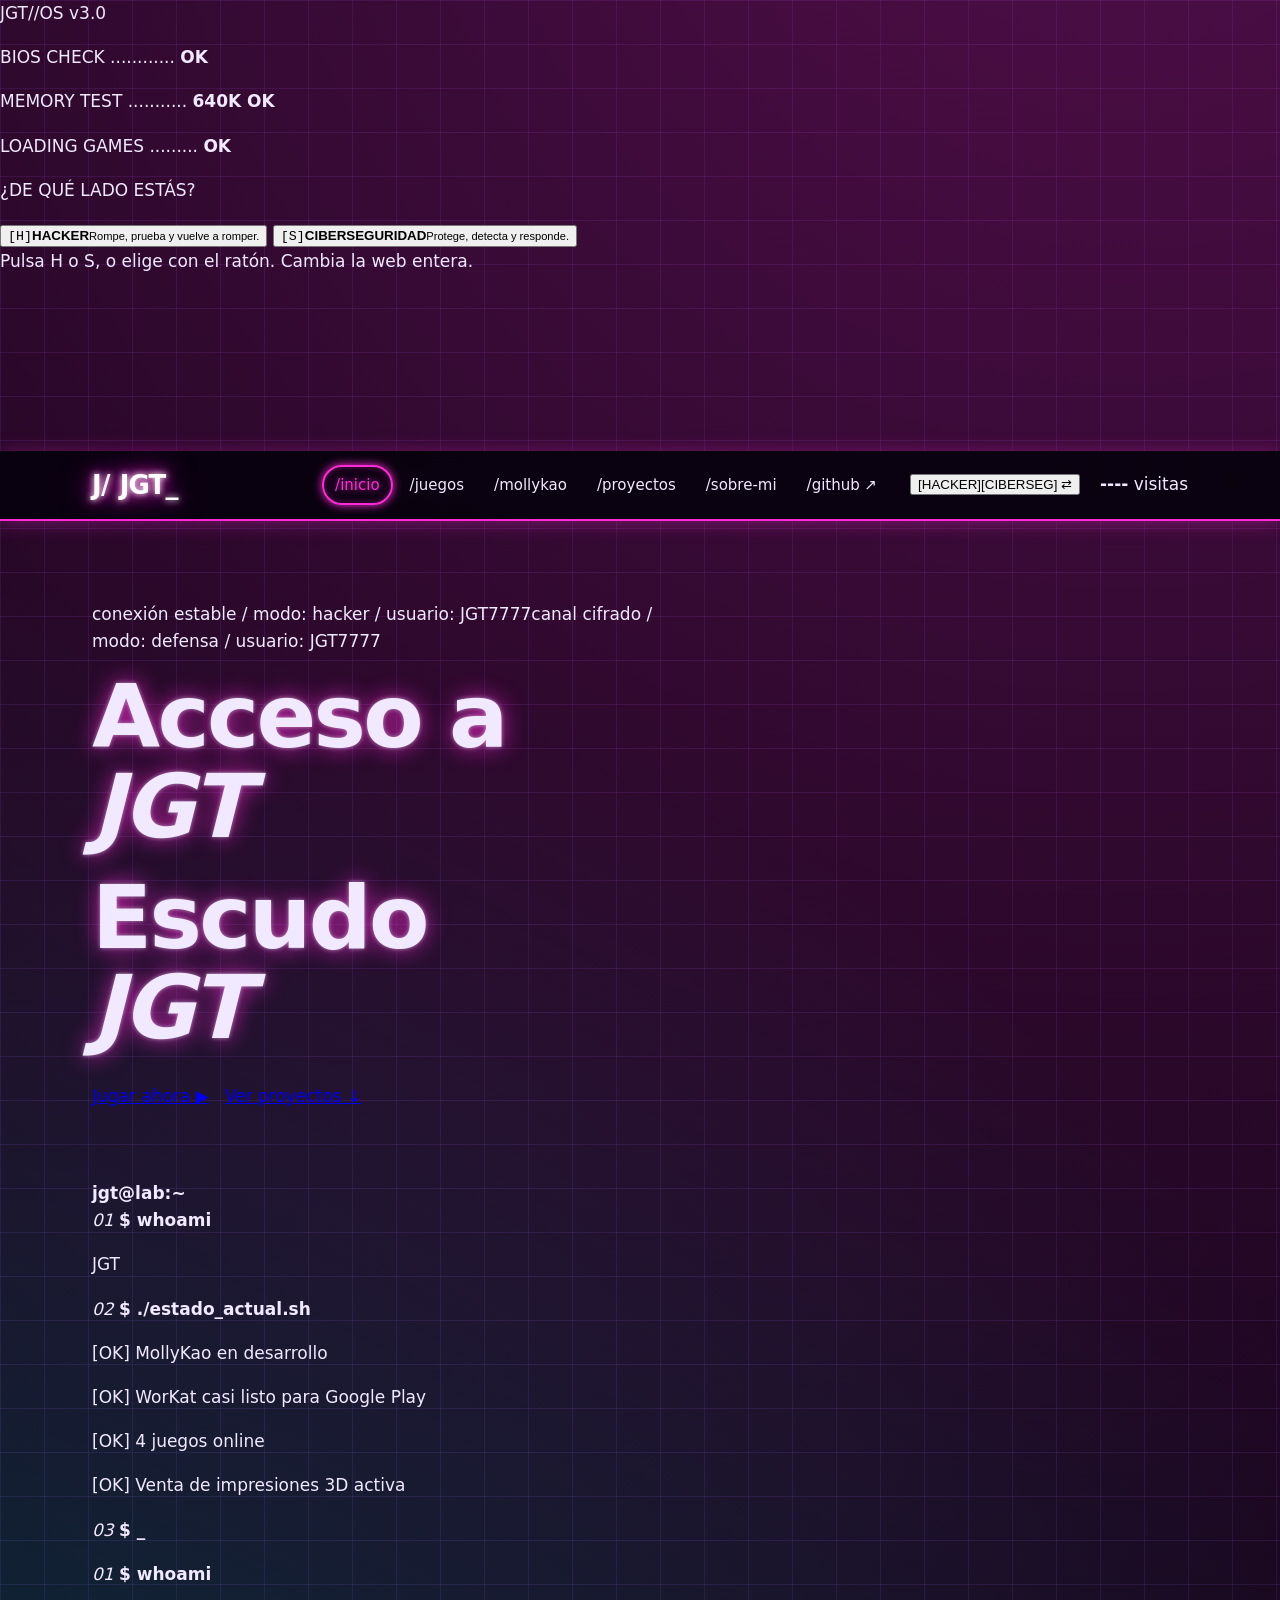
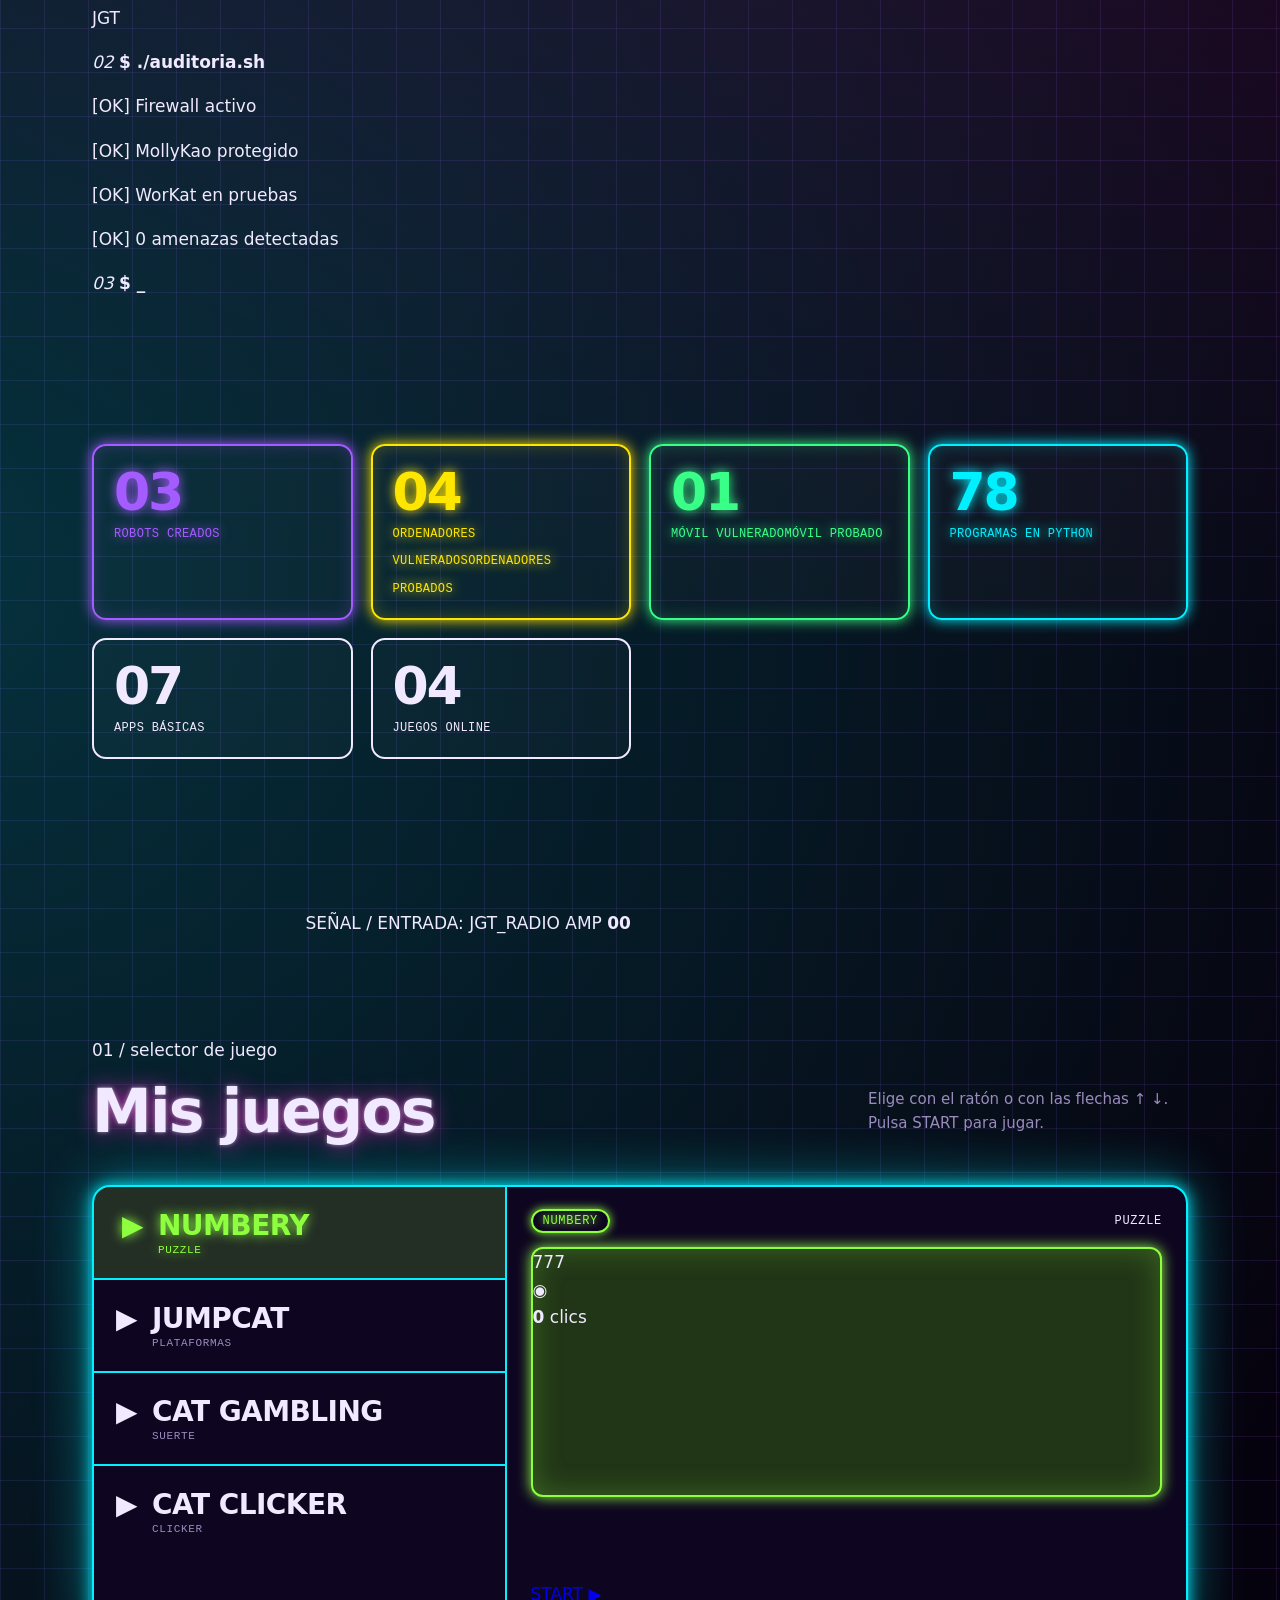
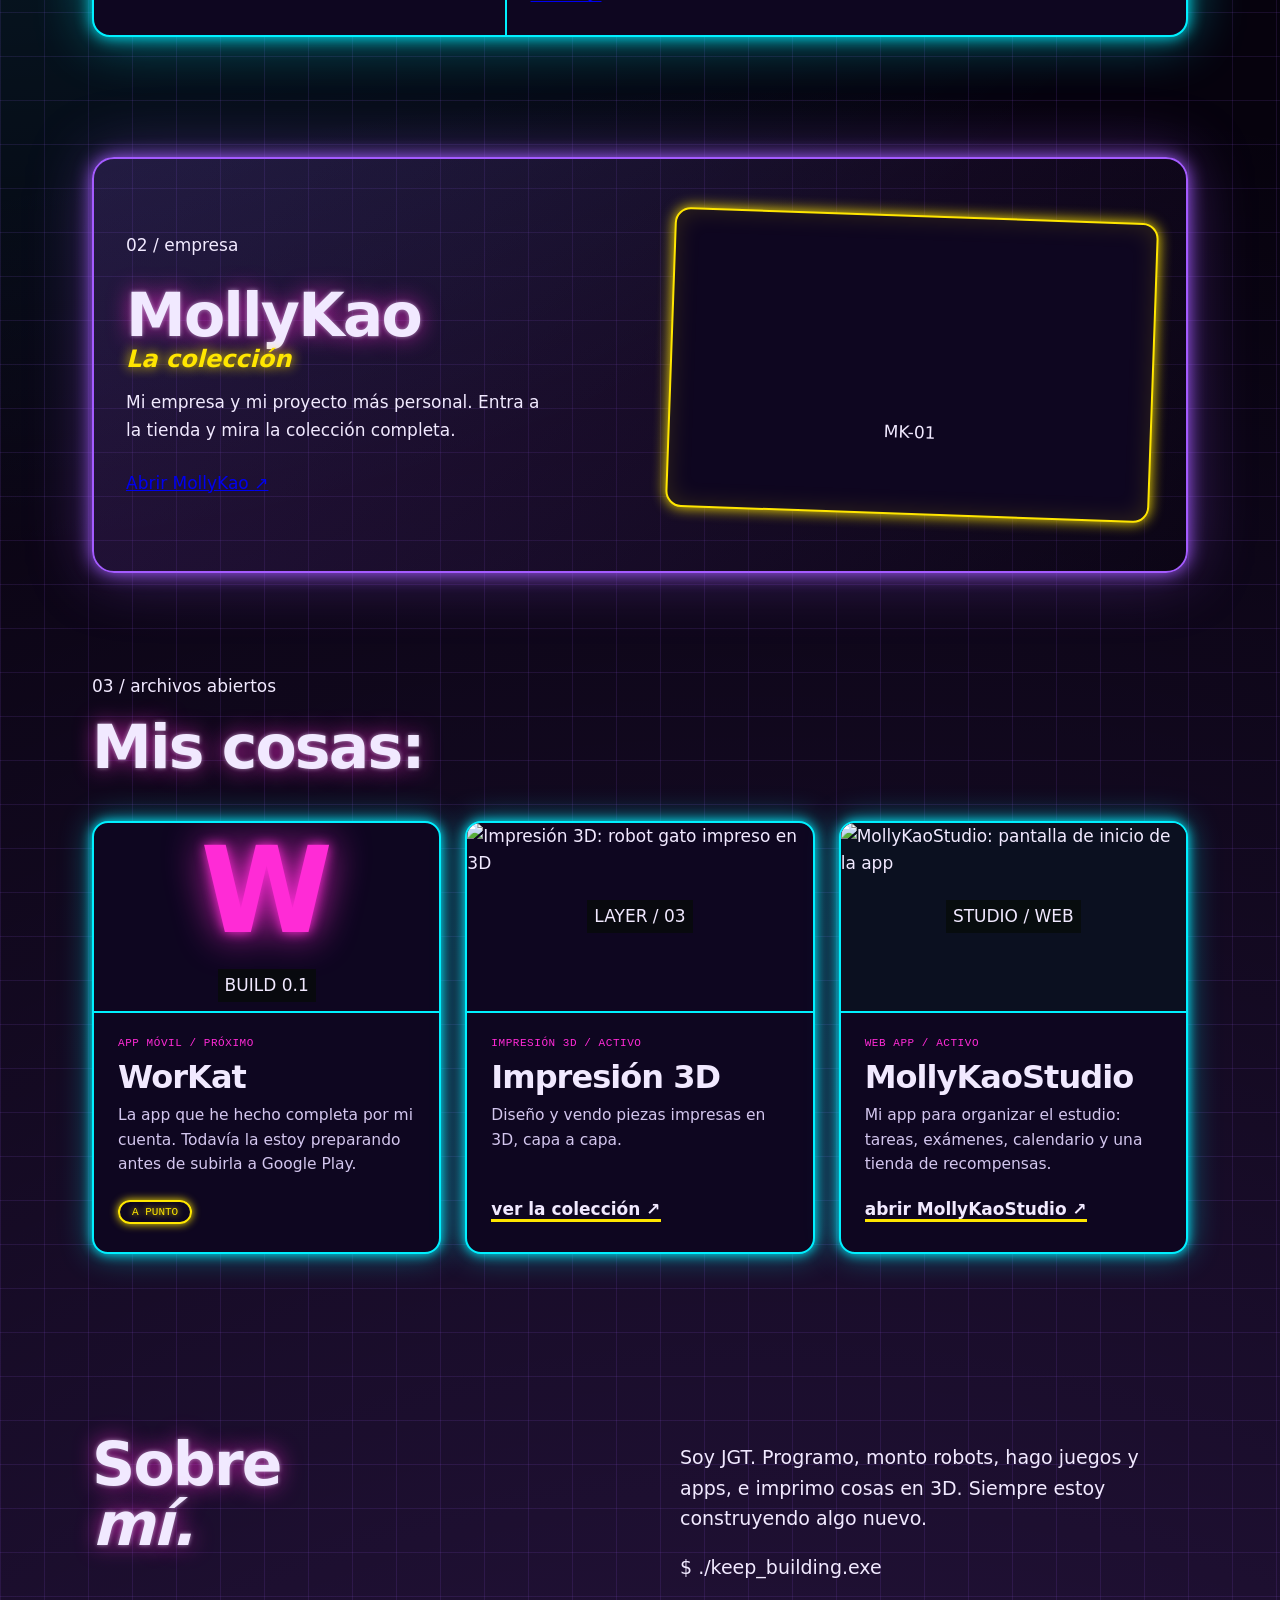
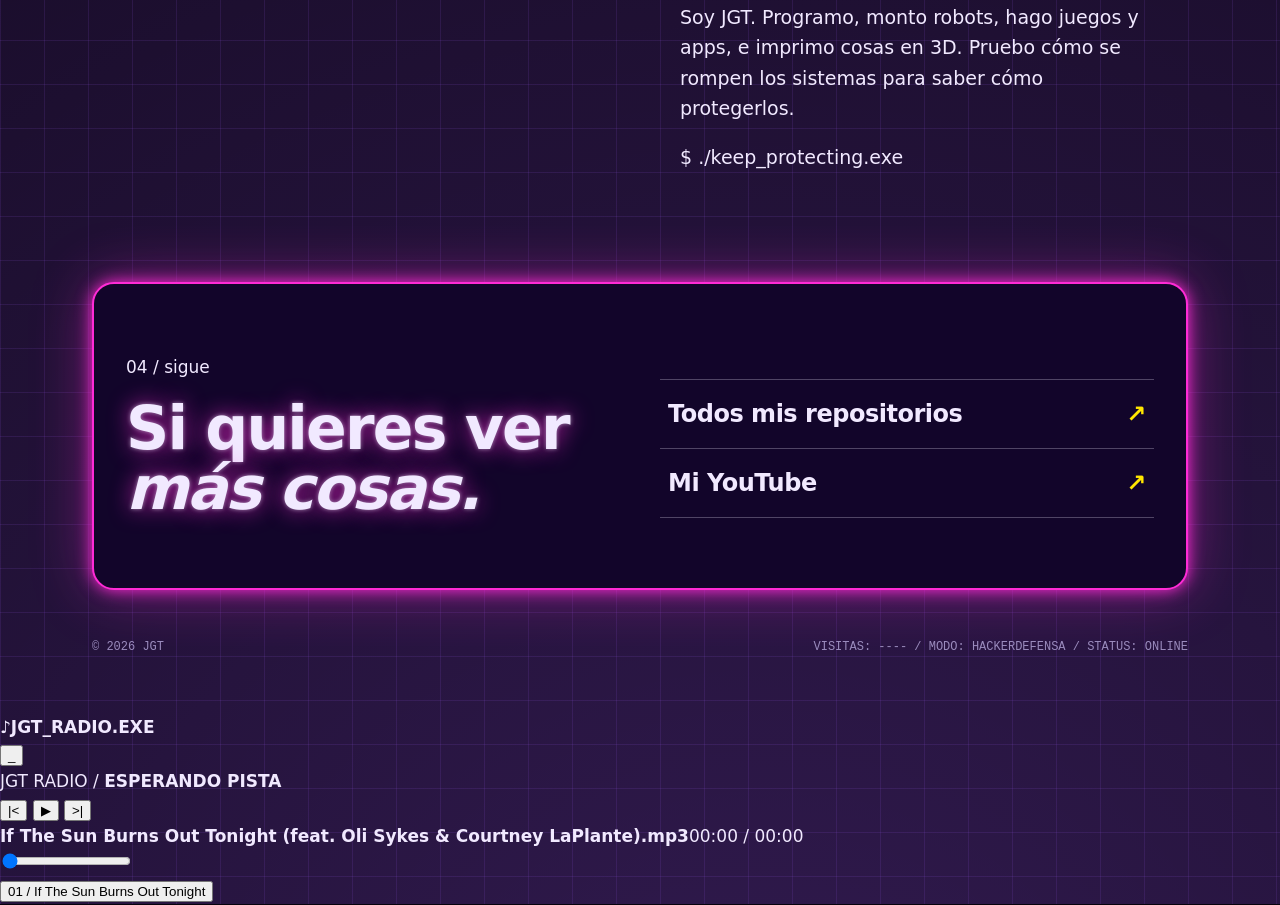
==== commit 46df5764: "Add files via upload" ====
--- a/index.html
+++ b/index.html
@@ -4,165 +4,151 @@
 <meta charset="UTF-8">
 <meta name="viewport" content="width=device-width, initial-scale=1.0">
 <meta name="description" content="La web de JGT: juegos, MollyKao, WorKat, programas en Python e impresión 3D.">
-<meta name="theme-color" content="#0c0716" id="meta-theme">
+<meta name="theme-color" content="#070b0a">
 <title>JGT</title>
-<link rel="preconnect" href="https://fonts.googleapis.com">
-<link rel="preconnect" href="https://fonts.gstatic.com" crossorigin>
-<link href="https://fonts.googleapis.com/css2?family=Bricolage+Grotesque:opsz,wght@12..96,500;12..96,800&family=DM+Mono:wght@400;500&family=DM+Sans:wght@400;500;700&display=swap" rel="stylesheet">
 <link rel="stylesheet" href="style.css">
-<script>
-document.documentElement.classList.add('js');
-try { document.documentElement.dataset.theme = localStorage.getItem('jgt-theme') || 'neon'; }
-catch (e) { document.documentElement.dataset.theme = 'neon'; }
-</script>
+<link rel="stylesheet" href="covers.css">
 </head>
-<body>
+<body data-side="hacker">
+<div class="retro-boot" id="retro-boot" role="dialog" aria-label="Elige tu bando">
+  <div class="boot-screen">
+    <p class="boot-brand">JGT//OS <span>v3.0</span></p>
+    <p class="boot-line">BIOS CHECK ............ <b>OK</b></p>
+    <p class="boot-line">MEMORY TEST ........... <b>640K OK</b></p>
+    <p class="boot-line">LOADING GAMES ......... <b>OK</b></p>
+    <div class="boot-progress"><span></span></div>
+    <div class="choice">
+      <p class="choice-q">¿DE QUÉ LADO ESTÁS?</p>
+      <div class="choice-row">
+        <button type="button" class="side-btn side-h" data-side="hacker"><kbd>[H]</kbd><b>HACKER</b><small>Rompe, prueba y vuelve a romper.</small></button>
+        <button type="button" class="side-btn side-s" data-side="security"><kbd>[S]</kbd><b>CIBERSEGURIDAD</b><small>Protege, detecta y responde.</small></button>
+      </div>
+      <p class="boot-prompt">Pulsa H o S, o elige con el ratón. Cambia la web entera.<span class="cursor"></span></p>
+    </div>
+  </div>
+</div>
+<canvas id="rain" aria-hidden="true"></canvas>
+<div class="noise"></div>
+<div class="scanlines"></div>
 <div class="scroll-bar" id="scroll-bar"></div>
 
 <header class="site-header">
-  <a class="brand" href="#inicio" id="brand" aria-label="JGT, volver al inicio"><span class="brand-mark" aria-hidden="true"></span>JGT</a>
+  <a class="brand" href="#inicio" aria-label="JGT, volver al inicio"><span class="brand-mark">J/</span><span class="glitch-hover" data-text="JGT_">JGT<span class="accent">_</span></span></a>
   <nav aria-label="Navegación principal">
-    <a class="active" href="#inicio">Inicio</a>
-    <a href="#juegos">Juegos</a>
-    <a href="#mollykao">MollyKao</a>
-    <a href="#proyectos">Proyectos</a>
-    <a href="#certificados">Certificados</a>
-    <a href="#sobre-mi">Sobre mí</a>
-    <a href="https://github.com/JGT7777" target="_blank" rel="noreferrer">GitHub ↗</a>
+    <a class="active" href="#inicio">/inicio</a><a href="#juegos">/juegos</a><a href="#mollykao">/mollykao</a><a href="#proyectos">/proyectos</a><a href="#sobre-mi">/sobre-mi</a>
+    <a href="https://github.com/JGT7777" target="_blank" rel="noreferrer">/github ↗</a>
   </nav>
-  <div class="themes" role="group" aria-label="Elegir tema de la web">
-    <button type="button" data-theme="neon" aria-pressed="true"><i></i>Neón</button>
-    <button type="button" data-theme="papel" aria-pressed="false"><i></i>Papel</button>
-    <button type="button" data-theme="chicle" aria-pressed="false"><i></i>Chicle</button>
-  </div>
+  <button class="side-switch" id="side-switch" type="button" aria-label="Cambiar de bando"><span class="for-hacker">[HACKER]</span><span class="for-security">[CIBERSEG]</span> ⇄</button>
+  <div class="visit-chip" title="Visitas totales de la web"><span class="status-dot"></span><b id="visit-count">----</b> visitas</div>
 </header>
 
 <main>
   <section id="inicio" class="hero shell">
     <div class="hero-copy">
-      <p class="kicker">Hola, soy JGT</p>
-      <h1>Hago juegos, robots y cosas raras con <mark>código</mark>.</h1>
-      <p class="hero-text">Aquí tienes mis juegos, mi empresa MollyKao, mi app WorKat y todo lo que voy montando con Python y con la impresora 3D.</p>
+      <p class="eyebrow"><span class="status-dot"></span> <span class="for-hacker">conexión estable / modo: hacker / usuario: JGT7777</span><span class="for-security">canal cifrado / modo: defensa / usuario: JGT7777</span></p>
+      <h1 class="glitch for-hacker" data-text="Acceso a&#10;JGT">Acceso a<br><em>JGT</em></h1>
+      <h1 class="glitch for-security" data-text="Escudo&#10;JGT">Escudo<br><em>JGT</em></h1>
+      <p class="hero-text" id="hero-typed" data-h="Juegos, robots, apps y cosas raras hechas en Python. Pasa y juega." data-s="Aprendo a proteger lo que construyo: juegos, apps y robots. Pasa y juega."></p>
       <div class="hero-actions">
-        <a class="btn btn-primary" href="#juegos">Jugar ahora <span>→</span></a>
-        <a class="btn" href="#proyectos">Ver proyectos <span>↓</span></a>
+        <a class="button button-primary" href="#juegos">Jugar ahora <span>▶</span></a>
+        <a class="button button-quiet" href="#proyectos">Ver proyectos <span>↓</span></a>
       </div>
     </div>
-    <div class="now-wrap">
-      <div class="now-card">
-        <div class="now-bar"><span>Ahora mismo</span><span class="live"><i></i>en directo</span></div>
-        <ul class="now-list">
-          <li><span class="pill pill-lilac">en desarrollo</span><b>MollyKao</b></li>
-          <li><span class="pill pill-tomato">a punto</span><b>WorKat para Google Play</b></li>
-          <li><span class="pill pill-mint">online</span><b>4 juegos para jugar</b></li>
-          <li><span class="pill pill-sun">activo</span><b>Impresiones 3D a la venta</b></li>
-        </ul>
+    <div class="radar for-security" aria-hidden="true"></div>
+    <div class="terminal tilt" aria-label="Estado del laboratorio">
+      <div class="terminal-bar"><span></span><span></span><span></span><b>jgt@lab:~</b></div>
+      <div class="terminal-body">
+        <div class="for-hacker">
+        <p><i>01</i> <strong>$ whoami</strong></p><p class="terminal-green">JGT</p>
+        <p><i>02</i> <strong>$ ./estado_actual.sh</strong></p>
+        <p class="terminal-green">[OK] MollyKao en desarrollo</p>
+        <p class="terminal-green">[OK] WorKat casi listo para Google Play</p>
+        <p class="terminal-green">[OK] 4 juegos online</p>
+        <p class="terminal-green">[OK] Venta de impresiones 3D activa</p>
+        <p><i>03</i> <strong>$ _</strong><span class="cursor"></span></p>
       </div>
-      <div class="sticker sticker-a" aria-hidden="true">78<small>programas<br>en Python</small></div>
-      <div class="sticker sticker-b" aria-hidden="true">=^.^=</div>
+        <div class="for-security">
+          <p><i>01</i> <strong>$ whoami</strong></p><p class="terminal-green">JGT</p>
+          <p><i>02</i> <strong>$ ./auditoria.sh</strong></p>
+          <p class="terminal-green">[OK] Firewall activo</p>
+          <p class="terminal-green">[OK] MollyKao protegido</p>
+          <p class="terminal-green">[OK] WorKat en pruebas</p>
+          <p class="terminal-green">[OK] 0 amenazas detectadas</p>
+          <p><i>03</i> <strong>$ _</strong><span class="cursor"></span></p>
+        </div>
+      </div>
     </div>
   </section>
 
-  <div class="marquee" aria-hidden="true">
-    <div class="marquee-track">
-      <span>PYTHON ✦ ROBOTS ✦ JUEGOS ✦ APPS ✦ IMPRESIÓN 3D ✦ GATOS ✦ MOLLYKAO ✦ WORKAT ✦ </span>
-      <span>PYTHON ✦ ROBOTS ✦ JUEGOS ✦ APPS ✦ IMPRESIÓN 3D ✦ GATOS ✦ MOLLYKAO ✦ WORKAT ✦ </span>
-    </div>
-  </div>
-
   <section class="stats shell reveal" aria-label="Resumen de actividad">
     <div class="stat"><strong data-count="3">03</strong><span>robots creados</span></div>
+    <div class="stat"><strong data-count="4">04</strong><span class="for-hacker">ordenadores vulnerados</span><span class="for-security">ordenadores probados</span></div>
+    <div class="stat"><strong data-count="1">01</strong><span class="for-hacker">móvil vulnerado</span><span class="for-security">móvil probado</span></div>
     <div class="stat"><strong data-count="78">78</strong><span>programas en Python</span></div>
     <div class="stat"><strong data-count="7">07</strong><span>apps básicas</span></div>
     <div class="stat"><strong data-count="4">04</strong><span>juegos online</span></div>
   </section>
 
+  <div class="scope" aria-hidden="true">
+    <canvas id="scope"></canvas>
+    <span class="scope-tag">SEÑAL / ENTRADA: JGT_RADIO</span>
+    <span class="scope-tag scope-amp">AMP <b id="scope-amp">00</b></span>
+  </div>
+
   <section id="juegos" class="section shell">
     <div class="section-heading reveal">
-      <div><p class="kicker">01 · Juegos</p><h2>Mis juegos</h2></div>
-      <p class="section-note">Elige con el ratón o con las flechas ↑ ↓ y pulsa Jugar. Se abren en otra pestaña.</p>
+      <div><p class="eyebrow">01 / selector de juego</p><h2 class="glitch" data-text="Mis juegos">Mis juegos</h2></div>
+      <p class="section-note">Elige con el ratón o con las flechas ↑ ↓. Pulsa START para jugar.</p>
     </div>
-    <div class="select reveal" id="select" style="--c:#8cc4ff">
+    <div class="select reveal" id="select" style="--c:#8dff3f">
       <ul class="menu" id="menu" aria-label="Lista de juegos">
-        <li><button class="menu-item is-selected" type="button" data-i="0"><span class="m-num">01</span><span class="m-name">Numbery</span><small>Puzzle</small></button></li>
-        <li><button class="menu-item" type="button" data-i="1"><span class="m-num">02</span><span class="m-name">Jumpcat</span><small>Plataformas</small></button></li>
-        <li><button class="menu-item" type="button" data-i="2"><span class="m-num">03</span><span class="m-name">Cat Gambling</span><small>Suerte</small></button></li>
-        <li><button class="menu-item" type="button" data-i="3"><span class="m-num">04</span><span class="m-name">Cat Clicker</span><small>Clicker</small></button></li>
+        <li><button class="menu-item is-selected" type="button" data-i="0"><span class="arrow">▶</span><span class="m-name">NUMBERY</span><small>PUZZLE</small></button></li>
+        <li><button class="menu-item" type="button" data-i="1"><span class="arrow">▶</span><span class="m-name">JUMPCAT</span><small>PLATAFORMAS</small></button></li>
+        <li><button class="menu-item" type="button" data-i="2"><span class="arrow">▶</span><span class="m-name">CAT GAMBLING</span><small>SUERTE</small></button></li>
+        <li><button class="menu-item" type="button" data-i="3"><span class="arrow">▶</span><span class="m-name">CAT CLICKER</span><small>CLICKER</small></button></li>
       </ul>
       <div class="crt" id="crt">
-        <div class="crt-top"><b id="crt-title">Numbery</b><span id="crt-genre">Puzzle</span></div>
+        <div class="crt-top"><b id="crt-title">NUMBERY</b><span id="crt-genre">PUZZLE</span></div>
         <div class="crt-screen">
           <div class="scene is-on" data-scene="0"><div class="num-grid" id="num-grid"></div></div>
           <div class="scene" data-scene="1"><div class="cat"></div><div class="ground"></div></div>
           <div class="scene" data-scene="2"><div class="reels"><span>7</span><span>7</span><span>7</span></div></div>
-          <div class="scene" data-scene="3"><div class="orb">=^.^=</div><div class="clicks"><b id="click-count">0</b> clics</div></div>
+          <div class="scene" data-scene="3"><div class="orb">◉</div><div class="clicks"><b id="click-count">0</b> clics</div></div>
         </div>
         <p class="crt-desc" id="crt-desc"></p>
-        <a class="btn btn-primary" id="crt-start" href="#" target="_blank" rel="noreferrer">Jugar <span>→</span></a>
+        <a class="button button-primary" id="crt-start" href="#" target="_blank" rel="noreferrer">START <span>▶</span></a>
       </div>
     </div>
   </section>
 
   <section id="mollykao" class="company shell reveal">
     <div class="company-copy">
-      <p class="kicker">02 · Mi empresa</p>
-      <h2>MollyKao</h2>
+      <p class="eyebrow">02 / empresa</p>
+      <h2 class="glitch" data-text="MollyKao">MollyKao</h2>
       <p class="company-sub">La colección</p>
       <p>Mi empresa y mi proyecto más personal. Entra a la tienda y mira la colección completa.</p>
-      <a class="btn btn-primary" href="https://jgt7777.github.io/MollyKao/" target="_blank" rel="noreferrer">Abrir MollyKao <span>↗</span></a>
+      <a class="button button-primary" href="https://jgt7777.github.io/MollyKao/" target="_blank" rel="noreferrer">Abrir MollyKao <span>↗</span></a>
     </div>
-    <div class="company-visual" aria-hidden="true">
-      <div class="bot"><i class="bot-antenna"></i><div class="bot-face"><span class="eye"></span><span class="eye"></span></div></div>
-      <span class="company-label">MK-01</span>
-    </div>
+    <div class="company-visual tilt" aria-hidden="true"><span class="robot-eye"></span><span class="robot-label">MK-01</span></div>
   </section>
 
   <section id="proyectos" class="section shell">
-    <div class="section-heading reveal"><div><p class="kicker">03 · Proyectos</p><h2>Lo que tengo entre manos</h2></div></div>
+    <div class="section-heading reveal"><div><p class="eyebrow">03 / archivos abiertos</p><h2>Mis cosas:</h2></div></div>
     <div class="project-grid">
-      <article class="project reveal"><div class="project-visual v-app"><span class="app-symbol">W</span></div><div class="project-content"><p class="project-number">App móvil · próximamente</p><h3>WorKat</h3><p>La app que he hecho completa por mi cuenta. Todavía la estoy preparando antes de subirla a Google Play.</p><span class="tag">a punto</span></div></article>
-      <article class="project reveal reveal-delay-1"><div class="project-visual v-print"><span class="cube cube-a"></span><span class="cube cube-b"></span></div><div class="project-content"><p class="project-number">Impresión 3D · activo</p><h3>Impresión 3D</h3><p>Diseño y vendo piezas impresas en 3D, capa a capa.</p><span class="tag tag-mint">en funcionamiento</span></div></article>
-      <article class="project reveal reveal-delay-2"><div class="project-visual v-code"><span class="code-symbol">&gt;&gt;&gt;</span></div><div class="project-content"><p class="project-number">Código · activo</p><h3>Python</h3><p>78 programas y contando. Todo el código está en mi GitHub.</p><a href="https://github.com/JGT7777" target="_blank" rel="noreferrer">Mirar repositorios ↗</a></div></article>
-    </div>
-  </section>
-
-  <section id="certificados" class="section shell">
-    <div class="section-heading reveal">
-      <div><p class="kicker">04 · Certificados</p><h2>Lo que he aprendido</h2></div>
-      <p class="section-note">Cursos y títulos que he ido consiguiendo por el camino.</p>
-    </div>
-    <div class="cert-grid reveal" id="cert-grid"></div>
-  </section>
-
-  <section id="gato" class="oracle shell reveal">
-    <div class="oracle-copy">
-      <p class="kicker">Extra · Sin utilidad real</p>
-      <h2>El gato oráculo</h2>
-      <p>Hazle una pregunta importante. Responde cuando le apetece y casi nunca ayuda.</p>
-      <form class="oracle-form" id="oracle-form" autocomplete="off">
-        <label class="sr-only" for="oracle-q">Tu pregunta para el gato</label>
-        <input id="oracle-q" type="text" maxlength="80" placeholder="¿Compilará a la primera?">
-        <button class="btn btn-primary" type="submit">Preguntar <span>?</span></button>
-      </form>
-    </div>
-    <div class="oracle-cat" id="oracle-cat">
-      <div class="oracle-face" aria-hidden="true">=^.^=</div>
-      <p class="oracle-bubble" id="oracle-answer" aria-live="polite">Haz tu pregunta…</p>
+      <article class="project tilt reveal"><div class="project-visual app-visual"><span class="app-symbol">W</span><span class="project-label">BUILD 0.1</span></div><div class="project-content"><p class="project-number">APP MÓVIL / PRÓXIMO</p><h3>WorKat</h3><p>La app que he hecho completa por mi cuenta. Todavía la estoy preparando antes de subirla a Google Play.</p><span class="tag">a punto</span></div></article>
+      <article class="project tilt reveal reveal-delay-1"><div class="project-visual print-visual"><img class="project-cover" src="img/impresion-3d.jpg" alt="Impresión 3D: robot gato impreso en 3D" loading="lazy"><span class="project-label">LAYER / 03</span></div><div class="project-content"><p class="project-number">IMPRESIÓN 3D / ACTIVO</p><h3>Impresión 3D</h3><p>Diseño y vendo piezas impresas en 3D, capa a capa.</p><a href="https://jgt7777.github.io/MollyKao/" target="_blank" rel="noreferrer">ver la colección <span>↗</span></a></div></article>
+      <article class="project tilt reveal reveal-delay-2"><div class="project-visual studio-visual"><img class="project-cover" src="img/mollykao-studio.png" alt="MollyKaoStudio: pantalla de inicio de la app" loading="lazy"><span class="project-label">STUDIO / WEB</span></div><div class="project-content"><p class="project-number">WEB APP / ACTIVO</p><h3>MollyKaoStudio</h3><p>Mi app para organizar el estudio: tareas, exámenes, calendario y una tienda de recompensas.</p><a href="https://jgt7777.github.io/MollyStudio/" target="_blank" rel="noreferrer">abrir MollyKaoStudio <span>↗</span></a></div></article>
     </div>
   </section>
 
   <section id="sobre-mi" class="about shell reveal">
-    <div><p class="kicker">05 · Sobre mí</p><h2>Siempre estoy construyendo algo.</h2></div>
-    <div class="about-copy">
-      <p>Soy JGT. Programo, monto robots, hago juegos y apps, e imprimo cosas en 3D. Casi todo empieza como una idea rara y acaba siendo algo que puedes probar.</p>
-      <ul class="chips" aria-label="Lo que hago">
-        <li>Python</li><li>Robots</li><li>Juegos</li><li>Apps</li><li>Impresión 3D</li>
-      </ul>
-    </div>
+    <h2>Sobre<br><em>mí.</em></h2>
+    <div class="about-copy"><p class="for-hacker">Soy JGT. Programo, monto robots, hago juegos y apps, e imprimo cosas en 3D. Siempre estoy construyendo algo nuevo.</p><p class="quote for-hacker">$ ./keep_building.exe</p>
+    <p class="for-security">Soy JGT. Programo, monto robots, hago juegos y apps, e imprimo cosas en 3D. Pruebo cómo se rompen los sistemas para saber cómo protegerlos.</p><p class="quote for-security">$ ./keep_protecting.exe</p></div>
   </section>
 
   <section class="contact shell reveal">
-    <div><p class="kicker">Más cosas</p><h2>Si quieres ver más.</h2></div>
+    <div><p class="eyebrow">04 / sigue</p><h2>Si quieres ver<br><em>más cosas.</em></h2></div>
     <div class="contact-links">
       <a class="contact-link" href="https://github.com/JGT7777" target="_blank" rel="noreferrer" aria-label="Abrir todos mis repositorios de GitHub"><span>Todos mis repositorios</span><b>↗</b></a>
       <a class="contact-link" href="https://www.youtube.com/@JGT777" target="_blank" rel="noreferrer" aria-label="Abrir mi canal de YouTube"><span>Mi YouTube</span><b>↗</b></a>
@@ -170,22 +156,24 @@
   </section>
 </main>
 
-<footer><p>© 2026 JGT</p><p>Hecho a mano, sin plantillas.</p></footer>
+<footer><p>© 2026 JGT</p><p class="footer-code">VISITAS: <span id="visit-count-footer">----</span> / MODO: <span class="for-hacker">HACKER</span><span class="for-security">DEFENSA</span> / STATUS: <span>ONLINE</span></p></footer>
 
 <aside class="music-player" id="music-player" aria-label="Reproductor de música">
-  <div class="window-titlebar"><b>♪ JGT Radio</b><button type="button" id="min-player" aria-label="Minimizar reproductor">_</button></div>
+  <div class="window-titlebar"><span class="window-icon">♪</span><b>JGT_RADIO.EXE</b><div class="window-controls"><button type="button" id="min-player" aria-label="Minimizar reproductor">_</button></div></div>
   <div class="player-body">
+    <div class="music-heading"><span class="music-signal"></span><span>JGT RADIO / <b id="music-status">ESPERANDO PISTA</b></span></div>
     <div class="music-main">
       <button class="music-button" id="previous-track" type="button" aria-label="Canción anterior">|&lt;</button>
       <button class="music-button music-play" id="play-track" type="button" aria-label="Reproducir música">▶</button>
       <button class="music-button" id="next-track" type="button" aria-label="Siguiente canción">&gt;|</button>
-      <div class="music-now-playing"><strong id="track-name">If The Sun Burns Out Tonight (feat. Oli Sykes &amp; Courtney LaPlante).mp3</strong><span><b id="music-status">Esperando pista</b> · <span id="track-time">00:00 / 00:00</span></span></div>
+      <div class="music-now-playing"><strong id="track-name">If The Sun Burns Out Tonight (feat. Oli Sykes &amp; Courtney LaPlante).mp3</strong><span id="track-time">00:00 / 00:00</span></div>
     </div>
     <input class="music-progress" id="music-progress" type="range" min="0" max="100" value="0" aria-label="Progreso de la canción">
     <div class="music-wave" id="music-wave" aria-hidden="true"><span></span><span></span><span></span><span></span><span></span><span></span><span></span><span></span><span></span><span></span><span></span><span></span><span></span><span></span></div>
-    <div class="track-list" role="list" aria-label="Lista de canciones"><button class="track active" type="button" data-track="0">01 · If The Sun Burns Out Tonight</button></div>
+    <div class="track-list" role="list" aria-label="Lista de canciones"><button class="track active" type="button" data-track="0">01 / If The Sun Burns Out Tonight</button></div>
   </div>
 </aside>
 <script src="scroll.js"></script>
+<script src="covers.js"></script>
 </body>
 </html>
--- a/style.css
+++ b/style.css
@@ -1,15 +1,15 @@
 /* ===== Temas: Neón (por defecto), Papel y Chicle ===== */
 :root,
 html[data-theme="neon"]{
-  --paper:#0c0716;--card:#160d29;--ink:#f4ecff;--muted:#a597c4;--body2:#d6c9ef;
-  --line:#b57bff;--sh:#00e5ff;--dash:rgba(244,236,255,.25);
-  --tomato:#ff2e93;--sun:#ffe14d;--mint:#2dffb0;--sky:#00d9ff;--lilac:#b57bff;
-  --on:#0c0716;--onp:#0c0716;--mark:rgba(255,46,147,.6);
-  --inv-bg:#1d0b3a;--inv-fg:#f4ecff;--nav-bg:#ff2e93;--nav-fg:#0c0716;
-  --gl:22px;--glc:rgba(0,229,255,.4);--tg:14px;--tgc:rgba(255,46,147,.6);
-  --screen-pct:22%;--screen-base:#0c0716;
-  --bg-image:radial-gradient(circle at 85% 0%,rgba(255,46,147,.2),transparent 40%),radial-gradient(circle at 0% 35%,rgba(0,217,255,.14),transparent 40%),linear-gradient(rgba(181,123,255,.09) 1px,transparent 1px),linear-gradient(90deg,rgba(181,123,255,.09) 1px,transparent 1px);
-  --bg-size:auto,auto,40px 40px,40px 40px;
+  --paper:#06020d;--card:#0e0620;--ink:#f1e9ff;--muted:#9a8bbd;--body2:#d3c6ee;
+  --line:#00f0ff;--sh:transparent;--dash:rgba(0,240,255,.25);
+  --tomato:#ff2bd6;--sun:#ffe600;--mint:#39ff88;--sky:#00f0ff;--lilac:#a45bff;
+  --on:#06020d;--onp:#06020d;--mark:rgba(255,43,214,.6);
+  --inv-bg:#12052a;--inv-fg:#f1e9ff;--nav-bg:#ff2bd6;--nav-fg:#06020d;
+  --gl:20px;--glc:rgba(0,240,255,.45);--tg:16px;--tgc:rgba(255,43,214,.7);
+  --screen-pct:20%;--screen-base:#06020d;
+  --bg-image:radial-gradient(circle at 88% -5%,rgba(255,43,214,.3),transparent 42%),radial-gradient(circle at -5% 38%,rgba(0,240,255,.2),transparent 42%),radial-gradient(circle at 60% 105%,rgba(164,91,255,.28),transparent 45%),linear-gradient(rgba(164,91,255,.12) 1px,transparent 1px),linear-gradient(90deg,rgba(164,91,255,.12) 1px,transparent 1px);
+  --bg-size:auto,auto,auto,44px 44px,44px 44px;
 }
 html[data-theme="papel"]{
   --paper:#f5efe2;--card:#fffaf0;--ink:#1c1915;--muted:#6b6458;--body2:#3b362e;
@@ -61,11 +61,6 @@
 /* cabecera */
 .site-header{position:sticky;top:0;z-index:20;display:flex;align-items:center;gap:20px;padding:14px max(32px,calc((100vw - 1160px)/2 + 32px));background:var(--paper);border-bottom:var(--border)}
 .brand{display:flex;align-items:center;gap:10px;color:var(--ink);text-decoration:none;font:800 26px var(--font-display);letter-spacing:-.03em}
-.brand-mark{position:relative;width:30px;height:26px;background:var(--sun);border:var(--border);border-radius:9px;transition:transform .2s}
-.brand-mark::before,.brand-mark::after{content:"";position:absolute;top:-9px;width:10px;height:10px;background:var(--sun);border:var(--border);border-bottom:0;border-radius:3px 3px 0 0}
-.brand-mark::before{left:2px;transform:skewX(8deg)}
-.brand-mark::after{right:2px;transform:skewX(-8deg)}
-.brand:hover .brand-mark{transform:rotate(-8deg)}
 nav{display:flex;gap:4px;align-items:center;margin-left:auto}
 nav a{padding:6px 11px;color:var(--ink);font-size:15px;font-weight:500;text-decoration:none;border:2px solid transparent;border-radius:999px;transition:background .15s}
 nav a:hover{background:var(--card);border-color:var(--line)}
@@ -108,12 +103,6 @@
 .sticker-b{left:-22px;top:-4px;padding:10px 14px;background:var(--mint);border-radius:12px;font:500 18px var(--font-mono);transform:rotate(-8deg);animation:wobble 6s ease-in-out infinite reverse}
 @keyframes wobble{50%{transform:rotate(6deg)}}
 
-/* marquee */
-.marquee{overflow:hidden;background:var(--tomato);color:var(--on);border-block:var(--border);transform:rotate(-1deg);margin:20px -10px 10px;box-shadow:0 0 var(--gl) var(--tomato)}
-.marquee-track{display:flex;width:max-content;animation:marquee 28s linear infinite}
-.marquee-track span{padding:12px 0;white-space:pre;font:800 20px var(--font-display);letter-spacing:.02em}
-@keyframes marquee{to{transform:translateX(-50%)}}
-
 /* stats */
 .stats{display:grid;grid-template-columns:repeat(4,1fr);gap:18px;padding-top:60px;padding-bottom:20px}
 .stat{padding:20px 20px 18px;color:var(--on);background:var(--card);border:var(--border);border-radius:14px;box-shadow:var(--shadow)}
@@ -142,33 +131,13 @@
 .crt-top{display:flex;justify-content:space-between;align-items:center;font:500 12px var(--font-mono);text-transform:uppercase;letter-spacing:.06em}
 .crt-top b{padding:3px 10px;color:var(--on);background:var(--c);border:2px solid var(--line);border-radius:999px;font-weight:500}
 .crt-screen{position:relative;height:250px;overflow:hidden;background:color-mix(in srgb,var(--c) var(--screen-pct),var(--screen-base));border:var(--border);border-radius:12px;box-shadow:inset 0 0 40px color-mix(in srgb,var(--c) 18%,transparent);transition:background .3s}
-.scene{position:absolute;inset:0;display:none}
-.scene.is-on{display:grid;place-items:center}
+.cover{position:absolute;inset:0;display:block;width:100%;height:100%;object-fit:cover}
+.cover-fallback{position:absolute;inset:0;display:grid;place-content:center;gap:8px;text-align:center}
+.cover-fallback b{font:800 clamp(30px,5vw,46px)/1 var(--font-display);letter-spacing:-.03em}
+.cover-fallback small{color:var(--muted);font:500 12px var(--font-mono);text-transform:uppercase;letter-spacing:.06em}
+.cover[hidden],.cover-fallback[hidden]{display:none}
 .crt-desc{margin:0;min-height:56px;font-size:17px}
 .crt .btn{align-self:flex-start}
-/* numbery */
-.num-grid{display:grid;grid-template-columns:repeat(8,1fr);gap:8px 16px;font:500 28px var(--font-mono)}
-.num-grid span{text-align:center;opacity:.35;transition:opacity .2s}
-.num-grid span.hot{opacity:1;color:var(--tomato)}
-/* jumpcat */
-.cat{position:absolute;left:22%;bottom:62px;width:38px;height:30px;background:var(--ink);border-radius:8px;animation:jump 1.1s cubic-bezier(.3,.7,.6,1) infinite}
-.cat::before,.cat::after{content:"";position:absolute;top:-9px;border:6px solid transparent;border-bottom:10px solid var(--ink);border-top:0}
-.cat::before{left:2px}.cat::after{right:2px}
-@keyframes jump{0%,100%{transform:translateY(0)}45%{transform:translateY(-95px) rotate(-8deg)}}
-.ground{position:absolute;left:0;right:0;bottom:30px;height:32px;background:repeating-linear-gradient(90deg,var(--ink) 0 70px,transparent 70px 120px);animation:ground 1.1s linear infinite}
-@keyframes ground{to{background-position:-120px 0}}
-/* gambling */
-.reels{display:flex;gap:14px}
-.reels span{display:grid;place-items:center;width:84px;height:112px;background:var(--card);border:var(--border);border-radius:12px;box-shadow:var(--shadow-sm);font:500 52px var(--font-mono)}
-.reels.win span{animation:flicker .25s steps(2) 4}
-@keyframes flicker{50%{background:var(--sun);color:var(--on)}}
-/* clicker */
-.orb{display:grid;place-items:center;width:128px;height:128px;background:var(--card);border:var(--border);border-radius:50%;box-shadow:var(--shadow);font:500 21px var(--font-mono);transition:transform .08s}
-.orb.hit{transform:scale(.9)}
-.clicks{position:absolute;bottom:14px;width:100%;text-align:center;font:500 13px var(--font-mono)}
-.clicks b{font-size:22px}
-.plus{position:absolute;font:800 20px var(--font-display);animation:plus .8s ease-out forwards}
-@keyframes plus{to{transform:translateY(-50px);opacity:0}}
 
 /* empresa */
 .company{display:grid;grid-template-columns:1fr 1fr;gap:60px;align-items:center;margin-top:100px;padding-top:56px;padding-bottom:56px;color:var(--on);background:var(--lilac);border:var(--border);border-radius:22px;box-shadow:var(--shadow-lg);max-width:1096px}
@@ -251,7 +220,7 @@
 .contact-link{display:flex;justify-content:space-between;align-items:center;padding:20px 8px;color:var(--inv-fg);border-bottom:1px solid color-mix(in srgb,var(--inv-fg) 28%,transparent);font:800 24px var(--font-display);letter-spacing:-.02em;text-decoration:none;transition:padding .15s,color .15s}
 .contact-link b{color:var(--sun)}
 .contact-link:hover{padding-left:20px;color:var(--sun)}
-footer{display:flex;justify-content:space-between;max-width:1160px;margin:auto;padding:50px 32px 110px;color:var(--muted);font:500 12px var(--font-mono)}
+footer{display:flex;justify-content:space-between;max-width:1160px;margin:auto;padding:50px 32px 60px;color:var(--muted);font:500 12px var(--font-mono)}
 footer p{margin:0}
 
 /* reveal */
@@ -262,31 +231,6 @@
 /* gatos que caen (secreto) */
 .rain-cat{position:fixed;top:-40px;z-index:40;color:var(--tomato);font:500 20px var(--font-mono);pointer-events:none;animation:fall linear forwards}
 @keyframes fall{to{transform:translateY(115vh) rotate(40deg)}}
-
-/* reproductor */
-.music-player{position:fixed;right:18px;bottom:18px;z-index:25;width:min(320px,calc(100vw - 28px));background:var(--card);border:var(--border);border-radius:12px;box-shadow:var(--shadow);overflow:hidden}
-.window-titlebar{display:flex;align-items:center;justify-content:space-between;padding:6px 10px;color:var(--on);background:var(--sun);border-bottom:var(--border);font:500 12px var(--font-mono)}
-.window-titlebar b{font-weight:500}
-.window-titlebar button{width:22px;height:22px;padding:0;color:var(--ink);background:var(--card);border:2px solid var(--line);border-radius:6px;font:700 12px var(--font-mono);cursor:pointer}
-.player-body{padding:12px}
-.music-player.is-min .player-body{display:none}
-.music-player.is-min .window-titlebar{border-bottom:0}
-.music-main{display:flex;align-items:center;gap:6px}
-.music-button{width:30px;height:28px;padding:0;color:var(--ink);background:var(--card);border:2px solid var(--line);border-radius:8px;cursor:pointer;font:700 11px var(--font-mono)}
-.music-button:hover{background:var(--sun);color:var(--on)}
-.music-play{background:var(--tomato);color:var(--onp)}
-.music-play:hover{background:var(--tomato);color:var(--onp);filter:brightness(1.1)}
-.music-now-playing{min-width:0;margin-left:6px}
-.music-now-playing>strong,.music-now-playing>span{display:block;overflow:hidden;text-overflow:ellipsis;white-space:nowrap}
-.music-now-playing>strong{max-width:150px;font:700 12px var(--font-body)}
-.music-now-playing>span{margin-top:2px;color:var(--muted);font:500 10px var(--font-mono)}
-.music-now-playing b{font-weight:500;color:var(--tomato)}
-.music-progress{width:100%;height:5px;margin:12px 0 4px;accent-color:var(--tomato);cursor:pointer}
-.music-wave{display:flex;align-items:flex-end;gap:3px;height:28px}
-.music-wave span{flex:1;height:var(--wave-height,4px);min-height:4px;background:var(--tomato);border-radius:2px;transition:height .08s linear}
-.track-list{display:grid;gap:5px;margin-top:10px}
-.track{padding:6px 8px;color:var(--muted);background:transparent;border:2px solid transparent;border-radius:8px;cursor:pointer;text-align:left;font:500 11px var(--font-mono)}
-.track:hover,.track.active{color:var(--ink);border-color:var(--line);background:var(--paper)}
 
 /* responsive */
 @media(max-width:1100px){nav a:nth-child(n+6){display:none}}
@@ -311,10 +255,71 @@
 @media(max-width:600px){
   .shell{padding-left:20px;padding-right:20px}
   .sticker-a{right:-6px}
-  .num-grid{font-size:18px;gap:4px 8px}
-  .reels span{width:64px;height:92px;font-size:40px}
-  .music-player{right:12px;bottom:12px}
-  .music-now-playing>strong{max-width:115px}
-  footer{padding-bottom:120px}
 }
 @media(prefers-reduced-motion:reduce){*,*::before,*::after{animation:none!important;transition:none!important}.js .reveal{opacity:1;transform:none}}
+
+/* ===== Neón: todo con brillo ===== */
+html[data-theme="neon"]{--shadow-sm:0 0 10px var(--line),0 0 26px var(--glc);--shadow:0 0 12px var(--line),0 0 32px var(--glc);--shadow-md:0 0 14px var(--line),0 0 44px var(--glc);--shadow-lg:0 0 16px var(--line),0 0 56px var(--glc)}
+html[data-theme="neon"] .site-header{background:rgba(6,2,13,.9);backdrop-filter:blur(8px);border-bottom-color:var(--tomato);box-shadow:0 2px 18px rgba(255,43,214,.35)}
+html[data-theme="neon"] .brand{color:#fff;text-shadow:0 0 6px #fff,0 0 14px var(--tomato),0 0 32px var(--tomato);animation:sign-flicker 7s infinite}
+@keyframes sign-flicker{0%,18%,22%,62%,64%,100%{opacity:1}20%,63%{opacity:.4}}
+html[data-theme="neon"] h1,html[data-theme="neon"] h2{text-shadow:0 0 4px rgba(241,233,255,.55),0 0 22px var(--tgc)}
+html[data-theme="neon"] mark{background:none;color:var(--tomato);text-shadow:0 0 8px var(--tomato),0 0 28px var(--tomato)}
+html[data-theme="neon"] .kicker{text-shadow:0 0 10px var(--tomato)}
+html[data-theme="neon"] nav a:hover{background:transparent;color:var(--sky);border-color:var(--sky);box-shadow:0 0 10px var(--sky)}
+html[data-theme="neon"] nav a.active{background:transparent;color:var(--tomato);border-color:var(--tomato);box-shadow:0 0 10px var(--tomato),inset 0 0 8px rgba(255,43,214,.35);text-shadow:0 0 8px var(--tomato)}
+html[data-theme="neon"] .themes{box-shadow:0 0 12px var(--glc)}
+html[data-theme="neon"] .themes button[aria-pressed="true"]{background:transparent;color:var(--tomato);box-shadow:0 0 0 2px var(--tomato),0 0 12px var(--tomato);text-shadow:0 0 6px var(--tomato)}
+html[data-theme="neon"] .btn{color:var(--sky);background:transparent;border-color:var(--sky);text-shadow:0 0 8px var(--sky)}
+html[data-theme="neon"] .btn:hover{background:var(--sky);color:var(--on);text-shadow:none;transform:translateY(-2px);box-shadow:0 0 22px var(--sky),0 0 54px rgba(0,240,255,.5)}
+html[data-theme="neon"] .btn:active{transform:none}
+html[data-theme="neon"] .btn-primary{color:var(--tomato);border-color:var(--tomato);text-shadow:0 0 8px var(--tomato);box-shadow:0 0 12px var(--tomato),inset 0 0 12px rgba(255,43,214,.3)}
+html[data-theme="neon"] .btn-primary:hover{background:var(--tomato);color:var(--on);box-shadow:0 0 24px var(--tomato),0 0 58px rgba(255,43,214,.6)}
+html[data-theme="neon"] .now-card{border-color:var(--tomato);box-shadow:0 0 14px var(--tomato),0 0 46px rgba(255,43,214,.4)}
+html[data-theme="neon"] .now-bar{background:transparent;color:var(--sky);border-bottom-color:var(--sky);text-shadow:0 0 8px var(--sky)}
+html[data-theme="neon"] .live i{background:var(--tomato);border-color:var(--tomato);box-shadow:0 0 10px var(--tomato)}
+html[data-theme="neon"] .pill{background:transparent;border-color:currentColor;box-shadow:0 0 8px currentColor,inset 0 0 6px color-mix(in srgb,currentColor 30%,transparent);text-shadow:0 0 6px currentColor}
+html[data-theme="neon"] .pill-lilac{color:var(--lilac)}html[data-theme="neon"] .pill-tomato{color:var(--tomato)}html[data-theme="neon"] .pill-mint{color:var(--mint)}html[data-theme="neon"] .pill-sun{color:var(--sun)}
+html[data-theme="neon"] .sticker{background:transparent;border-color:currentColor;box-shadow:0 0 12px currentColor,inset 0 0 12px color-mix(in srgb,currentColor 30%,transparent);text-shadow:0 0 10px currentColor}
+html[data-theme="neon"] .sticker-a{color:var(--sun)}html[data-theme="neon"] .sticker-b{color:var(--mint)}
+html[data-theme="neon"] .stat{color:var(--n);background:rgba(255,255,255,.02);border-color:var(--n);box-shadow:0 0 14px var(--n),inset 0 0 16px color-mix(in srgb,var(--n) 22%,transparent);text-shadow:0 0 12px var(--n)}
+html[data-theme="neon"] .stat:nth-child(1){--n:var(--lilac)}html[data-theme="neon"] .stat:nth-child(2){--n:var(--sun)}html[data-theme="neon"] .stat:nth-child(3){--n:var(--mint)}html[data-theme="neon"] .stat:nth-child(4){--n:var(--sky)}
+html[data-theme="neon"] .menu-item.is-selected{background:color-mix(in srgb,var(--c) 16%,transparent);color:var(--c);text-shadow:0 0 12px var(--c)}
+html[data-theme="neon"] .menu-item.is-selected .m-num,html[data-theme="neon"] .menu-item.is-selected small{color:var(--c)}
+html[data-theme="neon"] .crt-top b{background:transparent;color:var(--c);border-color:var(--c);box-shadow:0 0 10px var(--c);text-shadow:0 0 8px var(--c)}
+html[data-theme="neon"] .crt-screen{border-color:var(--c);box-shadow:0 0 14px var(--c),inset 0 0 30px color-mix(in srgb,var(--c) 25%,transparent)}
+html[data-theme="neon"] .cover-fallback b{color:var(--c);text-shadow:0 0 14px var(--c),0 0 38px var(--c)}
+html[data-theme="neon"] .company{color:var(--ink);background:linear-gradient(135deg,rgba(164,91,255,.18),rgba(6,2,13,.2));border-color:var(--lilac);box-shadow:0 0 18px var(--lilac),0 0 64px rgba(164,91,255,.35)}
+html[data-theme="neon"] .company .kicker{color:var(--tomato)}
+html[data-theme="neon"] .company-sub{color:var(--sun);text-shadow:0 0 12px var(--sun)}
+html[data-theme="neon"] .company-visual{border-color:var(--sun);box-shadow:0 0 14px var(--sun),inset 0 0 24px rgba(255,230,0,.15)}
+html[data-theme="neon"] .bot{background:transparent;border-color:var(--sun);box-shadow:0 0 14px var(--sun),inset 0 0 14px rgba(255,230,0,.25)}
+html[data-theme="neon"] .eye{background:var(--sun);box-shadow:0 0 12px var(--sun)}
+html[data-theme="neon"] .bot-antenna{background:var(--sun)}
+html[data-theme="neon"] .bot-antenna::after{background:var(--tomato);border-color:var(--tomato);box-shadow:0 0 12px var(--tomato)}
+html[data-theme="neon"] .project{border-color:var(--sky)}
+html[data-theme="neon"] .project-visual{border-bottom-color:var(--sky)}
+html[data-theme="neon"] .v-app{background:radial-gradient(circle at 50% 40%,rgba(255,43,214,.3),transparent 65%),#12041c}
+html[data-theme="neon"] .app-symbol{color:var(--tomato);-webkit-text-stroke:0;text-shadow:0 0 12px var(--tomato),0 0 40px var(--tomato)}
+html[data-theme="neon"] .v-print{background:radial-gradient(circle at 50% 40%,rgba(255,230,0,.2),transparent 65%),#12041c}
+html[data-theme="neon"] .cube{background:transparent;border-color:var(--sun);box-shadow:0 0 12px var(--sun),inset 0 0 12px rgba(255,230,0,.4)}
+html[data-theme="neon"] .cube-b{background:transparent;border-color:var(--mint);box-shadow:0 0 12px var(--mint),inset 0 0 12px rgba(57,255,136,.4)}
+html[data-theme="neon"] .code-symbol{text-shadow:0 0 12px var(--mint),0 0 36px var(--mint)}
+html[data-theme="neon"] .tag{background:transparent;color:var(--sun);border-color:var(--sun);box-shadow:0 0 8px var(--sun);text-shadow:0 0 6px var(--sun)}
+html[data-theme="neon"] .tag-mint{color:var(--mint);border-color:var(--mint);box-shadow:0 0 8px var(--mint);text-shadow:0 0 6px var(--mint)}
+html[data-theme="neon"] .project a:hover,html[data-theme="neon"] .cert a:hover{background:transparent;color:var(--sun);text-shadow:0 0 10px var(--sun)}
+html[data-theme="neon"] .cert{border-color:var(--lilac);box-shadow:0 0 14px var(--lilac),0 0 38px rgba(164,91,255,.35)}
+html[data-theme="neon"] .cert.is-example{box-shadow:none;border-color:var(--muted)}
+html[data-theme="neon"] .cert .cert-seal{background:transparent;color:var(--sun);border-color:var(--sun);box-shadow:0 0 12px var(--sun);text-shadow:0 0 8px var(--sun)}
+html[data-theme="neon"] .cert:nth-child(3n+2) .cert-seal{color:var(--mint);border-color:var(--mint);box-shadow:0 0 12px var(--mint);text-shadow:0 0 8px var(--mint)}
+html[data-theme="neon"] .cert:nth-child(3n) .cert-seal{color:var(--sky);border-color:var(--sky);box-shadow:0 0 12px var(--sky);text-shadow:0 0 8px var(--sky)}
+html[data-theme="neon"] .oracle-cat{border-color:var(--tomato);box-shadow:0 0 14px var(--tomato),0 0 48px rgba(255,43,214,.4)}
+html[data-theme="neon"] .oracle-face{text-shadow:0 0 10px var(--tomato),0 0 34px var(--tomato)}
+html[data-theme="neon"] .oracle-bubble{background:transparent;color:var(--sun);border-color:var(--sun);box-shadow:0 0 12px var(--sun),inset 0 0 14px rgba(255,230,0,.2);text-shadow:0 0 8px var(--sun)}
+html[data-theme="neon"] .oracle-bubble::before{background:var(--card);border-color:var(--sun)}
+html[data-theme="neon"] .oracle-form input:focus{outline:none;border-color:var(--tomato);box-shadow:0 0 14px var(--tomato)}
+html[data-theme="neon"] .chips li{background:transparent;color:var(--lilac);border-color:currentColor;box-shadow:0 0 8px currentColor;text-shadow:0 0 6px currentColor}
+html[data-theme="neon"] .chips li:nth-child(odd){color:var(--mint)}
+html[data-theme="neon"] .chips li:nth-child(3n){color:var(--sky)}
+html[data-theme="neon"] .contact{border-color:var(--tomato);box-shadow:0 0 16px var(--tomato),0 0 58px rgba(255,43,214,.4)}
+html[data-theme="neon"] .contact-link:hover{text-shadow:0 0 12px var(--sun)}
--- a/covers.css
+++ b/covers.css
@@ -0,0 +1,10 @@
+/* Portadas de proyectos (tarjetas) */
+.project-cover{position:absolute;inset:0;width:100%;height:100%;object-fit:cover}
+.print-visual .project-cover{object-position:center 72%}
+.studio-visual{background:#0b1020}
+.project-visual .project-label{z-index:1;padding:3px 7px;background:rgba(7,11,10,.78);color:var(--acid)}
+.print-visual .project-label{color:var(--acid)}
+
+/* Portadas de juegos (pantalla del selector) */
+.crt-screen .cover{position:absolute;inset:0;width:100%;height:100%;object-fit:cover}
+.crt-screen .cover[hidden]{display:none}
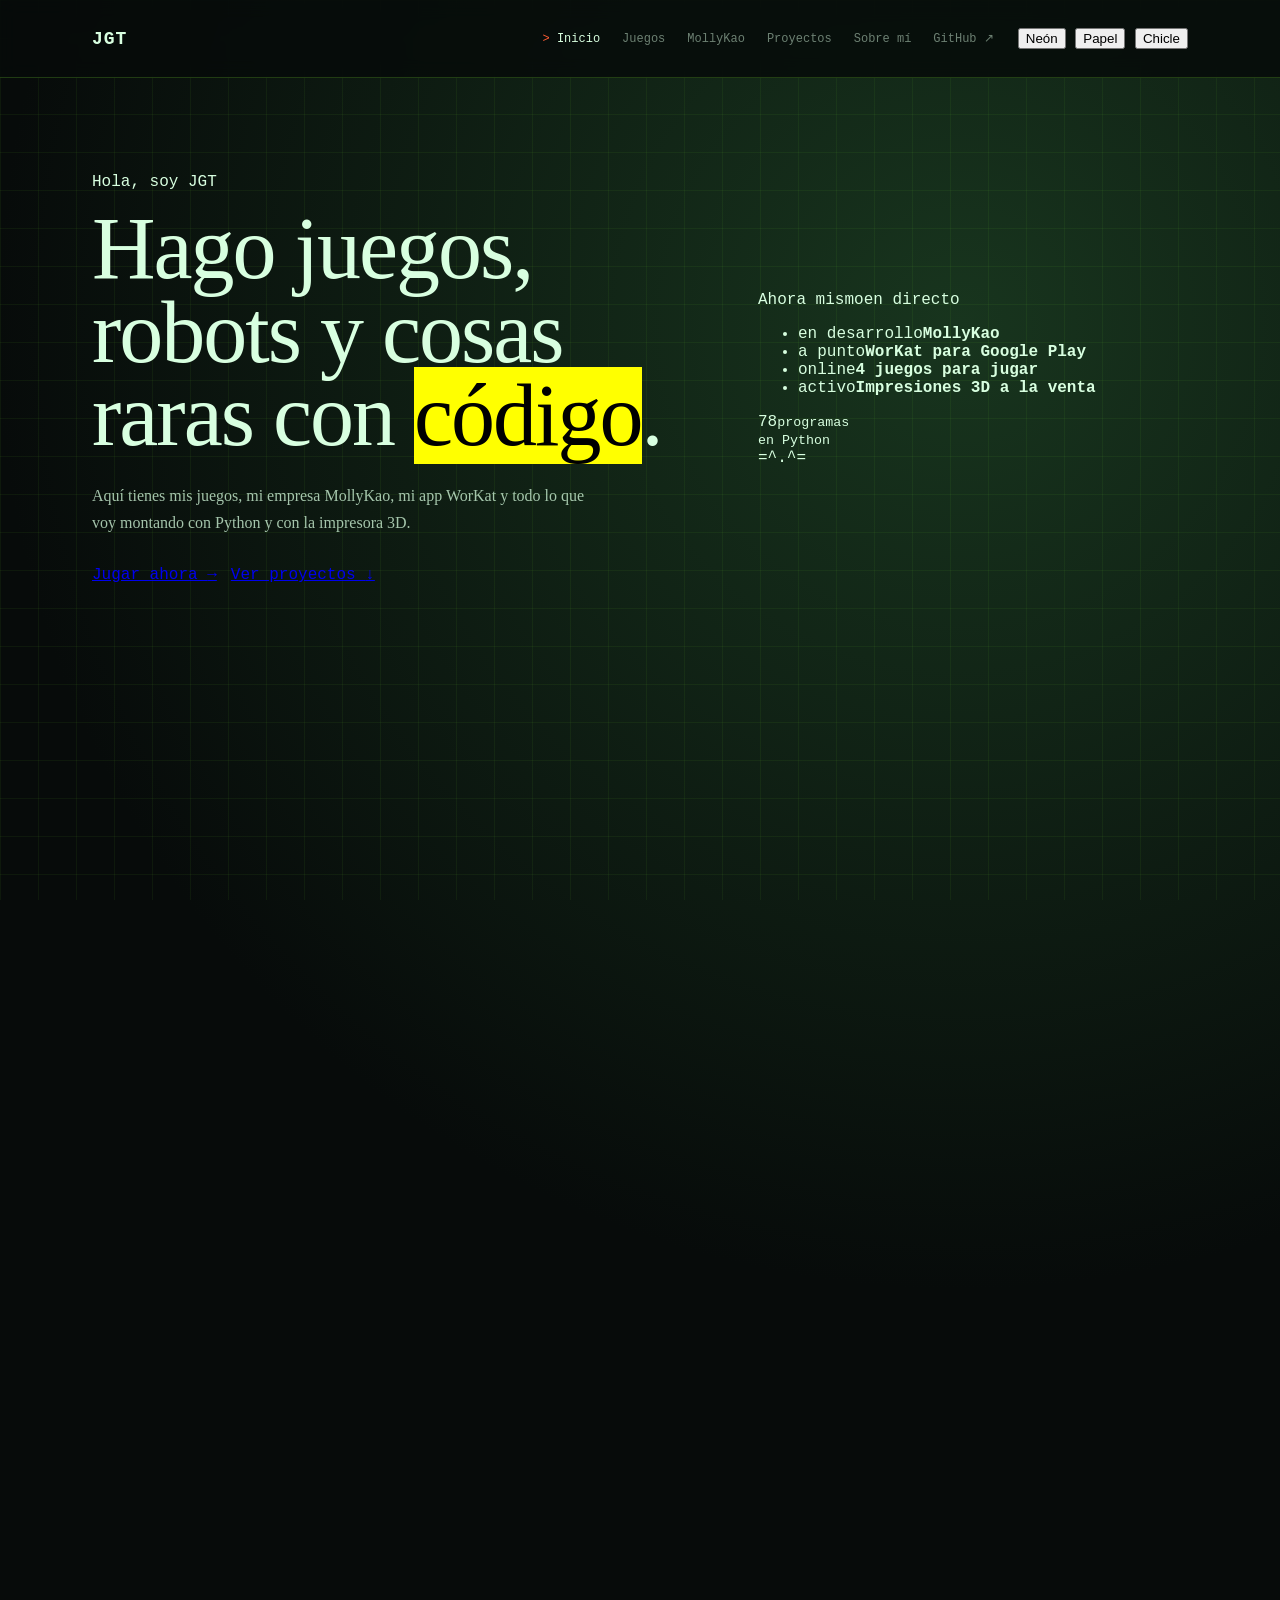
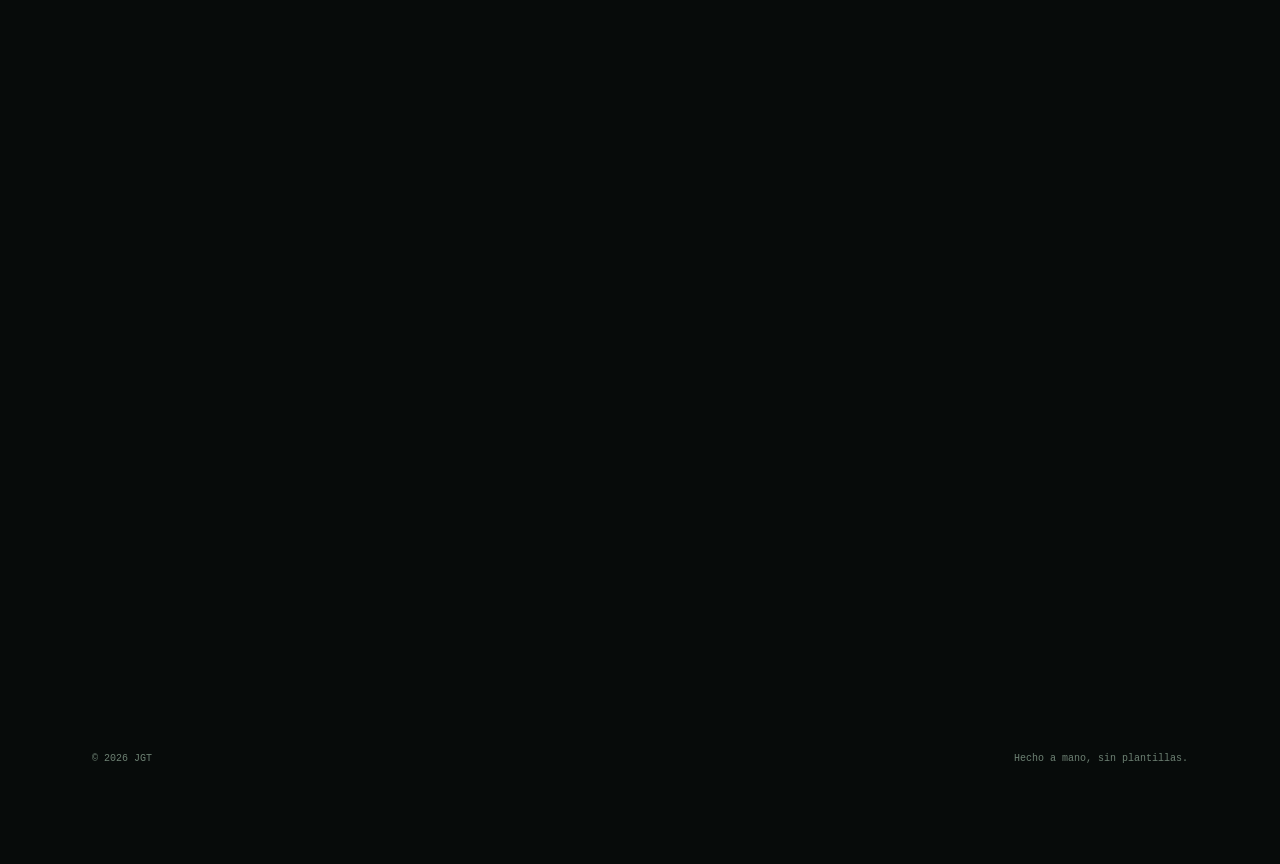
==== commit ecd8c6ae: "Add files via upload" ====
--- a/index.html
+++ b/index.html
@@ -4,151 +4,150 @@
 <meta charset="UTF-8">
 <meta name="viewport" content="width=device-width, initial-scale=1.0">
 <meta name="description" content="La web de JGT: juegos, MollyKao, WorKat, programas en Python e impresión 3D.">
-<meta name="theme-color" content="#070b0a">
+<meta name="theme-color" content="#0c0716" id="meta-theme">
 <title>JGT</title>
+<link rel="preconnect" href="https://fonts.googleapis.com">
+<link rel="preconnect" href="https://fonts.gstatic.com" crossorigin>
+<link href="https://fonts.googleapis.com/css2?family=Bricolage+Grotesque:opsz,wght@12..96,500;12..96,800&family=DM+Mono:wght@400;500&family=DM+Sans:wght@400;500;700&display=swap" rel="stylesheet">
 <link rel="stylesheet" href="style.css">
 <link rel="stylesheet" href="covers.css">
+<script>
+document.documentElement.classList.add('js');
+try { document.documentElement.dataset.theme = localStorage.getItem('jgt-theme') || 'neon'; }
+catch (e) { document.documentElement.dataset.theme = 'neon'; }
+</script>
 </head>
-<body data-side="hacker">
-<div class="retro-boot" id="retro-boot" role="dialog" aria-label="Elige tu bando">
-  <div class="boot-screen">
-    <p class="boot-brand">JGT//OS <span>v3.0</span></p>
-    <p class="boot-line">BIOS CHECK ............ <b>OK</b></p>
-    <p class="boot-line">MEMORY TEST ........... <b>640K OK</b></p>
-    <p class="boot-line">LOADING GAMES ......... <b>OK</b></p>
-    <div class="boot-progress"><span></span></div>
-    <div class="choice">
-      <p class="choice-q">¿DE QUÉ LADO ESTÁS?</p>
-      <div class="choice-row">
-        <button type="button" class="side-btn side-h" data-side="hacker"><kbd>[H]</kbd><b>HACKER</b><small>Rompe, prueba y vuelve a romper.</small></button>
-        <button type="button" class="side-btn side-s" data-side="security"><kbd>[S]</kbd><b>CIBERSEGURIDAD</b><small>Protege, detecta y responde.</small></button>
-      </div>
-      <p class="boot-prompt">Pulsa H o S, o elige con el ratón. Cambia la web entera.<span class="cursor"></span></p>
-    </div>
-  </div>
-</div>
-<canvas id="rain" aria-hidden="true"></canvas>
-<div class="noise"></div>
-<div class="scanlines"></div>
+<body>
 <div class="scroll-bar" id="scroll-bar"></div>
 
 <header class="site-header">
-  <a class="brand" href="#inicio" aria-label="JGT, volver al inicio"><span class="brand-mark">J/</span><span class="glitch-hover" data-text="JGT_">JGT<span class="accent">_</span></span></a>
+  <a class="brand" href="#inicio" id="brand" aria-label="JGT, volver al inicio">JGT</a>
   <nav aria-label="Navegación principal">
-    <a class="active" href="#inicio">/inicio</a><a href="#juegos">/juegos</a><a href="#mollykao">/mollykao</a><a href="#proyectos">/proyectos</a><a href="#sobre-mi">/sobre-mi</a>
-    <a href="https://github.com/JGT7777" target="_blank" rel="noreferrer">/github ↗</a>
+    <a class="active" href="#inicio">Inicio</a>
+    <a href="#juegos">Juegos</a>
+    <a href="#mollykao">MollyKao</a>
+    <a href="#proyectos">Proyectos</a>
+    <a href="#sobre-mi">Sobre mí</a>
+    <a href="https://github.com/JGT7777" target="_blank" rel="noreferrer">GitHub ↗</a>
   </nav>
-  <button class="side-switch" id="side-switch" type="button" aria-label="Cambiar de bando"><span class="for-hacker">[HACKER]</span><span class="for-security">[CIBERSEG]</span> ⇄</button>
-  <div class="visit-chip" title="Visitas totales de la web"><span class="status-dot"></span><b id="visit-count">----</b> visitas</div>
+  <div class="themes" role="group" aria-label="Elegir tema de la web">
+    <button type="button" data-theme="neon" aria-pressed="true"><i></i>Neón</button>
+    <button type="button" data-theme="papel" aria-pressed="false"><i></i>Papel</button>
+    <button type="button" data-theme="chicle" aria-pressed="false"><i></i>Chicle</button>
+  </div>
 </header>
 
 <main>
   <section id="inicio" class="hero shell">
     <div class="hero-copy">
-      <p class="eyebrow"><span class="status-dot"></span> <span class="for-hacker">conexión estable / modo: hacker / usuario: JGT7777</span><span class="for-security">canal cifrado / modo: defensa / usuario: JGT7777</span></p>
-      <h1 class="glitch for-hacker" data-text="Acceso a&#10;JGT">Acceso a<br><em>JGT</em></h1>
-      <h1 class="glitch for-security" data-text="Escudo&#10;JGT">Escudo<br><em>JGT</em></h1>
-      <p class="hero-text" id="hero-typed" data-h="Juegos, robots, apps y cosas raras hechas en Python. Pasa y juega." data-s="Aprendo a proteger lo que construyo: juegos, apps y robots. Pasa y juega."></p>
+      <p class="kicker">Hola, soy JGT</p>
+      <h1>Hago juegos, robots y cosas raras con <mark>código</mark>.</h1>
+      <p class="hero-text">Aquí tienes mis juegos, mi empresa MollyKao, mi app WorKat y todo lo que voy montando con Python y con la impresora 3D.</p>
       <div class="hero-actions">
-        <a class="button button-primary" href="#juegos">Jugar ahora <span>▶</span></a>
-        <a class="button button-quiet" href="#proyectos">Ver proyectos <span>↓</span></a>
+        <a class="btn btn-primary" href="#juegos">Jugar ahora <span>→</span></a>
+        <a class="btn" href="#proyectos">Ver proyectos <span>↓</span></a>
       </div>
     </div>
-    <div class="radar for-security" aria-hidden="true"></div>
-    <div class="terminal tilt" aria-label="Estado del laboratorio">
-      <div class="terminal-bar"><span></span><span></span><span></span><b>jgt@lab:~</b></div>
-      <div class="terminal-body">
-        <div class="for-hacker">
-        <p><i>01</i> <strong>$ whoami</strong></p><p class="terminal-green">JGT</p>
-        <p><i>02</i> <strong>$ ./estado_actual.sh</strong></p>
-        <p class="terminal-green">[OK] MollyKao en desarrollo</p>
-        <p class="terminal-green">[OK] WorKat casi listo para Google Play</p>
-        <p class="terminal-green">[OK] 4 juegos online</p>
-        <p class="terminal-green">[OK] Venta de impresiones 3D activa</p>
-        <p><i>03</i> <strong>$ _</strong><span class="cursor"></span></p>
+    <div class="now-wrap">
+      <div class="now-card">
+        <div class="now-bar"><span>Ahora mismo</span><span class="live"><i></i>en directo</span></div>
+        <ul class="now-list">
+          <li><span class="pill pill-lilac">en desarrollo</span><b>MollyKao</b></li>
+          <li><span class="pill pill-tomato">a punto</span><b>WorKat para Google Play</b></li>
+          <li><span class="pill pill-mint">online</span><b>4 juegos para jugar</b></li>
+          <li><span class="pill pill-sun">activo</span><b>Impresiones 3D a la venta</b></li>
+        </ul>
       </div>
-        <div class="for-security">
-          <p><i>01</i> <strong>$ whoami</strong></p><p class="terminal-green">JGT</p>
-          <p><i>02</i> <strong>$ ./auditoria.sh</strong></p>
-          <p class="terminal-green">[OK] Firewall activo</p>
-          <p class="terminal-green">[OK] MollyKao protegido</p>
-          <p class="terminal-green">[OK] WorKat en pruebas</p>
-          <p class="terminal-green">[OK] 0 amenazas detectadas</p>
-          <p><i>03</i> <strong>$ _</strong><span class="cursor"></span></p>
-        </div>
-      </div>
+      <div class="sticker sticker-a" aria-hidden="true">78<small>programas<br>en Python</small></div>
+      <div class="sticker sticker-b" aria-hidden="true">=^.^=</div>
     </div>
   </section>
 
   <section class="stats shell reveal" aria-label="Resumen de actividad">
     <div class="stat"><strong data-count="3">03</strong><span>robots creados</span></div>
-    <div class="stat"><strong data-count="4">04</strong><span class="for-hacker">ordenadores vulnerados</span><span class="for-security">ordenadores probados</span></div>
-    <div class="stat"><strong data-count="1">01</strong><span class="for-hacker">móvil vulnerado</span><span class="for-security">móvil probado</span></div>
     <div class="stat"><strong data-count="78">78</strong><span>programas en Python</span></div>
     <div class="stat"><strong data-count="7">07</strong><span>apps básicas</span></div>
     <div class="stat"><strong data-count="4">04</strong><span>juegos online</span></div>
   </section>
 
-  <div class="scope" aria-hidden="true">
-    <canvas id="scope"></canvas>
-    <span class="scope-tag">SEÑAL / ENTRADA: JGT_RADIO</span>
-    <span class="scope-tag scope-amp">AMP <b id="scope-amp">00</b></span>
-  </div>
-
   <section id="juegos" class="section shell">
     <div class="section-heading reveal">
-      <div><p class="eyebrow">01 / selector de juego</p><h2 class="glitch" data-text="Mis juegos">Mis juegos</h2></div>
-      <p class="section-note">Elige con el ratón o con las flechas ↑ ↓. Pulsa START para jugar.</p>
+      <div><p class="kicker">01 · Juegos</p><h2>Mis juegos</h2></div>
+      <p class="section-note">Elige con el ratón o con las flechas ↑ ↓ y pulsa Jugar. Se abren en otra pestaña.</p>
     </div>
-    <div class="select reveal" id="select" style="--c:#8dff3f">
+    <div class="select reveal" id="select" style="--c:#8cc4ff">
       <ul class="menu" id="menu" aria-label="Lista de juegos">
-        <li><button class="menu-item is-selected" type="button" data-i="0"><span class="arrow">▶</span><span class="m-name">NUMBERY</span><small>PUZZLE</small></button></li>
-        <li><button class="menu-item" type="button" data-i="1"><span class="arrow">▶</span><span class="m-name">JUMPCAT</span><small>PLATAFORMAS</small></button></li>
-        <li><button class="menu-item" type="button" data-i="2"><span class="arrow">▶</span><span class="m-name">CAT GAMBLING</span><small>SUERTE</small></button></li>
-        <li><button class="menu-item" type="button" data-i="3"><span class="arrow">▶</span><span class="m-name">CAT CLICKER</span><small>CLICKER</small></button></li>
+        <li><button class="menu-item is-selected" type="button" data-i="0"><span class="m-num">01</span><span class="m-name">Numbery</span><small>Puzzle</small></button></li>
+        <li><button class="menu-item" type="button" data-i="1"><span class="m-num">02</span><span class="m-name">Jumpcat</span><small>Plataformas</small></button></li>
+        <li><button class="menu-item" type="button" data-i="2"><span class="m-num">03</span><span class="m-name">Cat Gambling</span><small>Suerte</small></button></li>
+        <li><button class="menu-item" type="button" data-i="3"><span class="m-num">04</span><span class="m-name">Cat Clicker</span><small>Clicker</small></button></li>
       </ul>
       <div class="crt" id="crt">
-        <div class="crt-top"><b id="crt-title">NUMBERY</b><span id="crt-genre">PUZZLE</span></div>
+        <div class="crt-top"><b id="crt-title">Numbery</b><span id="crt-genre">Puzzle</span></div>
         <div class="crt-screen">
-          <div class="scene is-on" data-scene="0"><div class="num-grid" id="num-grid"></div></div>
-          <div class="scene" data-scene="1"><div class="cat"></div><div class="ground"></div></div>
-          <div class="scene" data-scene="2"><div class="reels"><span>7</span><span>7</span><span>7</span></div></div>
-          <div class="scene" data-scene="3"><div class="orb">◉</div><div class="clicks"><b id="click-count">0</b> clics</div></div>
+          <img class="cover" id="crt-cover" alt="" hidden>
+          <div class="cover-fallback" id="crt-fallback"><b id="crt-fb-title">Numbery</b><small>portada próximamente</small></div>
         </div>
         <p class="crt-desc" id="crt-desc"></p>
-        <a class="button button-primary" id="crt-start" href="#" target="_blank" rel="noreferrer">START <span>▶</span></a>
+        <a class="btn btn-primary" id="crt-start" href="#" target="_blank" rel="noreferrer">Jugar <span>→</span></a>
       </div>
     </div>
   </section>
 
   <section id="mollykao" class="company shell reveal">
     <div class="company-copy">
-      <p class="eyebrow">02 / empresa</p>
-      <h2 class="glitch" data-text="MollyKao">MollyKao</h2>
+      <p class="kicker">02 · Mi empresa</p>
+      <h2>MollyKao</h2>
       <p class="company-sub">La colección</p>
       <p>Mi empresa y mi proyecto más personal. Entra a la tienda y mira la colección completa.</p>
-      <a class="button button-primary" href="https://jgt7777.github.io/MollyKao/" target="_blank" rel="noreferrer">Abrir MollyKao <span>↗</span></a>
+      <a class="btn btn-primary" href="https://jgt7777.github.io/MollyKao/" target="_blank" rel="noreferrer">Abrir MollyKao <span>↗</span></a>
     </div>
-    <div class="company-visual tilt" aria-hidden="true"><span class="robot-eye"></span><span class="robot-label">MK-01</span></div>
+    <div class="company-visual" aria-hidden="true">
+      <div class="bot"><i class="bot-antenna"></i><div class="bot-face"><span class="eye"></span><span class="eye"></span></div></div>
+      <span class="company-label">MK-01</span>
+    </div>
   </section>
 
   <section id="proyectos" class="section shell">
-    <div class="section-heading reveal"><div><p class="eyebrow">03 / archivos abiertos</p><h2>Mis cosas:</h2></div></div>
+    <div class="section-heading reveal"><div><p class="kicker">03 · Proyectos</p><h2>Mis cosas:</h2></div></div>
     <div class="project-grid">
-      <article class="project tilt reveal"><div class="project-visual app-visual"><span class="app-symbol">W</span><span class="project-label">BUILD 0.1</span></div><div class="project-content"><p class="project-number">APP MÓVIL / PRÓXIMO</p><h3>WorKat</h3><p>La app que he hecho completa por mi cuenta. Todavía la estoy preparando antes de subirla a Google Play.</p><span class="tag">a punto</span></div></article>
-      <article class="project tilt reveal reveal-delay-1"><div class="project-visual print-visual"><img class="project-cover" src="img/impresion-3d.jpg" alt="Impresión 3D: robot gato impreso en 3D" loading="lazy"><span class="project-label">LAYER / 03</span></div><div class="project-content"><p class="project-number">IMPRESIÓN 3D / ACTIVO</p><h3>Impresión 3D</h3><p>Diseño y vendo piezas impresas en 3D, capa a capa.</p><a href="https://jgt7777.github.io/MollyKao/" target="_blank" rel="noreferrer">ver la colección <span>↗</span></a></div></article>
-      <article class="project tilt reveal reveal-delay-2"><div class="project-visual studio-visual"><img class="project-cover" src="img/mollykao-studio.png" alt="MollyKaoStudio: pantalla de inicio de la app" loading="lazy"><span class="project-label">STUDIO / WEB</span></div><div class="project-content"><p class="project-number">WEB APP / ACTIVO</p><h3>MollyKaoStudio</h3><p>Mi app para organizar el estudio: tareas, exámenes, calendario y una tienda de recompensas.</p><a href="https://jgt7777.github.io/MollyStudio/" target="_blank" rel="noreferrer">abrir MollyKaoStudio <span>↗</span></a></div></article>
+      <article class="project reveal"><div class="project-visual v-app"><span class="app-symbol">W</span></div><div class="project-content"><p class="project-number">App móvil · próximamente</p><h3>WorKat</h3><p>La app que he hecho completa por mi cuenta. Todavía la estoy preparando antes de subirla a Google Play.</p><span class="tag">a punto</span></div></article>
+      <article class="project reveal reveal-delay-1"><div class="project-visual v-print"><span class="cube cube-a"></span><span class="cube cube-b"></span><img class="project-cover" src="img/impresion-3d.jpg" alt="Impresión 3D: robot gato impreso en 3D" loading="lazy" onerror="this.remove()"></div><div class="project-content"><p class="project-number">Impresión 3D · activo</p><h3>Impresión 3D</h3><p>Diseño y vendo piezas impresas en 3D, capa a capa.</p><a href="https://jgt7777.github.io/MollyKao/" target="_blank" rel="noreferrer">Ver la colección ↗</a></div></article>
+      <article class="project reveal reveal-delay-2"><div class="project-visual v-studio"><img class="project-cover" src="img/mollykao-studio.png" alt="MollyKaoStudio: pantalla de inicio de la app" loading="lazy" onerror="this.remove()"></div><div class="project-content"><p class="project-number">Web app · activo</p><h3>MollyKaoStudio</h3><p>Mi app para organizar el estudio: tareas, exámenes, calendario y una tienda de recompensas.</p><a href="https://jgt7777.github.io/MollyStudio/" target="_blank" rel="noreferrer">Abrir MollyKaoStudio ↗</a></div></article>
+    </div>
+  </section>
+
+  <div id="cert-grid" hidden></div>
+
+  <section id="gato" class="oracle shell reveal">
+    <div class="oracle-copy">
+      <p class="kicker">Extra · Sin utilidad real</p>
+      <h2>El gato oráculo</h2>
+      <p>Hazle una pregunta importante. Responde cuando le apetece y casi nunca ayuda.</p>
+      <form class="oracle-form" id="oracle-form" autocomplete="off">
+        <label class="sr-only" for="oracle-q">Tu pregunta para el gato</label>
+        <input id="oracle-q" type="text" maxlength="80" placeholder="¿Compilará a la primera?">
+        <button class="btn btn-primary" type="submit">Preguntar <span>?</span></button>
+      </form>
+    </div>
+    <div class="oracle-cat" id="oracle-cat">
+      <div class="oracle-face" aria-hidden="true">=^.^=</div>
+      <p class="oracle-bubble" id="oracle-answer" aria-live="polite">Haz tu pregunta…</p>
     </div>
   </section>
 
   <section id="sobre-mi" class="about shell reveal">
-    <h2>Sobre<br><em>mí.</em></h2>
-    <div class="about-copy"><p class="for-hacker">Soy JGT. Programo, monto robots, hago juegos y apps, e imprimo cosas en 3D. Siempre estoy construyendo algo nuevo.</p><p class="quote for-hacker">$ ./keep_building.exe</p>
-    <p class="for-security">Soy JGT. Programo, monto robots, hago juegos y apps, e imprimo cosas en 3D. Pruebo cómo se rompen los sistemas para saber cómo protegerlos.</p><p class="quote for-security">$ ./keep_protecting.exe</p></div>
+    <div><p class="kicker">04 · Sobre mí</p><h2>Siempre estoy construyendo algo.</h2></div>
+    <div class="about-copy">
+      <p>Soy JGT. Programo, monto robots, hago juegos y apps, e imprimo cosas en 3D. Casi todo empieza como una idea rara y acaba siendo algo que puedes probar.</p>
+      <ul class="chips" aria-label="Lo que hago">
+        <li>Python</li><li>Robots</li><li>Juegos</li><li>Apps</li><li>Impresión 3D</li>
+      </ul>
+    </div>
   </section>
 
   <section class="contact shell reveal">
-    <div><p class="eyebrow">04 / sigue</p><h2>Si quieres ver<br><em>más cosas.</em></h2></div>
+    <div><p class="kicker">Más cosas</p><h2>Si quieres ver más.</h2></div>
     <div class="contact-links">
       <a class="contact-link" href="https://github.com/JGT7777" target="_blank" rel="noreferrer" aria-label="Abrir todos mis repositorios de GitHub"><span>Todos mis repositorios</span><b>↗</b></a>
       <a class="contact-link" href="https://www.youtube.com/@JGT777" target="_blank" rel="noreferrer" aria-label="Abrir mi canal de YouTube"><span>Mi YouTube</span><b>↗</b></a>
@@ -156,24 +155,8 @@
   </section>
 </main>
 
-<footer><p>© 2026 JGT</p><p class="footer-code">VISITAS: <span id="visit-count-footer">----</span> / MODO: <span class="for-hacker">HACKER</span><span class="for-security">DEFENSA</span> / STATUS: <span>ONLINE</span></p></footer>
+<footer><p>© 2026 JGT</p><p>Hecho a mano, sin plantillas.</p></footer>
 
-<aside class="music-player" id="music-player" aria-label="Reproductor de música">
-  <div class="window-titlebar"><span class="window-icon">♪</span><b>JGT_RADIO.EXE</b><div class="window-controls"><button type="button" id="min-player" aria-label="Minimizar reproductor">_</button></div></div>
-  <div class="player-body">
-    <div class="music-heading"><span class="music-signal"></span><span>JGT RADIO / <b id="music-status">ESPERANDO PISTA</b></span></div>
-    <div class="music-main">
-      <button class="music-button" id="previous-track" type="button" aria-label="Canción anterior">|&lt;</button>
-      <button class="music-button music-play" id="play-track" type="button" aria-label="Reproducir música">▶</button>
-      <button class="music-button" id="next-track" type="button" aria-label="Siguiente canción">&gt;|</button>
-      <div class="music-now-playing"><strong id="track-name">If The Sun Burns Out Tonight (feat. Oli Sykes &amp; Courtney LaPlante).mp3</strong><span id="track-time">00:00 / 00:00</span></div>
-    </div>
-    <input class="music-progress" id="music-progress" type="range" min="0" max="100" value="0" aria-label="Progreso de la canción">
-    <div class="music-wave" id="music-wave" aria-hidden="true"><span></span><span></span><span></span><span></span><span></span><span></span><span></span><span></span><span></span><span></span><span></span><span></span><span></span><span></span></div>
-    <div class="track-list" role="list" aria-label="Lista de canciones"><button class="track active" type="button" data-track="0">01 / If The Sun Burns Out Tonight</button></div>
-  </div>
-</aside>
 <script src="scroll.js"></script>
-<script src="covers.js"></script>
 </body>
 </html>
--- a/style.css
+++ b/style.css
@@ -1,325 +1,257 @@
-/* ===== Temas: Neón (por defecto), Papel y Chicle ===== */
-:root,
-html[data-theme="neon"]{
-  --paper:#06020d;--card:#0e0620;--ink:#f1e9ff;--muted:#9a8bbd;--body2:#d3c6ee;
-  --line:#00f0ff;--sh:transparent;--dash:rgba(0,240,255,.25);
-  --tomato:#ff2bd6;--sun:#ffe600;--mint:#39ff88;--sky:#00f0ff;--lilac:#a45bff;
-  --on:#06020d;--onp:#06020d;--mark:rgba(255,43,214,.6);
-  --inv-bg:#12052a;--inv-fg:#f1e9ff;--nav-bg:#ff2bd6;--nav-fg:#06020d;
-  --gl:20px;--glc:rgba(0,240,255,.45);--tg:16px;--tgc:rgba(255,43,214,.7);
-  --screen-pct:20%;--screen-base:#06020d;
-  --bg-image:radial-gradient(circle at 88% -5%,rgba(255,43,214,.3),transparent 42%),radial-gradient(circle at -5% 38%,rgba(0,240,255,.2),transparent 42%),radial-gradient(circle at 60% 105%,rgba(164,91,255,.28),transparent 45%),linear-gradient(rgba(164,91,255,.12) 1px,transparent 1px),linear-gradient(90deg,rgba(164,91,255,.12) 1px,transparent 1px);
-  --bg-size:auto,auto,auto,44px 44px,44px 44px;
-}
-html[data-theme="papel"]{
-  --paper:#f5efe2;--card:#fffaf0;--ink:#1c1915;--muted:#6b6458;--body2:#3b362e;
-  --line:#1c1915;--sh:#1c1915;--dash:rgba(28,25,21,.25);
-  --tomato:#ff5a3c;--sun:#ffc83d;--mint:#7bd9ae;--sky:#8cc4ff;--lilac:#c9b8ff;
-  --on:#1c1915;--onp:#fff;--mark:#ffc83d;
-  --inv-bg:#1c1915;--inv-fg:#f5efe2;--nav-bg:#1c1915;--nav-fg:#f5efe2;
-  --gl:0px;--glc:transparent;--tg:0px;--tgc:transparent;
-  --screen-pct:55%;--screen-base:#fff;
-  --bg-image:radial-gradient(rgba(28,25,21,.13) 1px,transparent 1.3px);--bg-size:22px 22px;
-}
-html[data-theme="chicle"]{
-  --paper:#ffe6f1;--card:#fffafc;--ink:#3a1250;--muted:#8a5f9c;--body2:#5b3a72;
-  --line:#3a1250;--sh:#3a1250;--dash:rgba(58,18,80,.25);
-  --tomato:#ff4f9a;--sun:#ffd84d;--mint:#62e6bd;--sky:#7cc8ff;--lilac:#c9a8ff;
-  --on:#3a1250;--onp:#3a1250;--mark:#ffd84d;
-  --inv-bg:#3a1250;--inv-fg:#ffe6f1;--nav-bg:#3a1250;--nav-fg:#ffe6f1;
-  --gl:0px;--glc:transparent;--tg:0px;--tgc:transparent;
-  --screen-pct:55%;--screen-base:#fff;
-  --bg-image:radial-gradient(rgba(58,18,80,.14) 1px,transparent 1.3px);--bg-size:22px 22px;
-}
-:root{
-  --border:2px solid var(--line);
-  --shadow-sm:4px 4px 0 var(--sh),0 0 var(--gl) var(--glc);
-  --shadow:5px 5px 0 var(--sh),0 0 var(--gl) var(--glc);
-  --shadow-md:8px 8px 0 var(--sh),0 0 calc(var(--gl) * 1.4) var(--glc);
-  --shadow-lg:10px 10px 0 var(--sh),0 0 calc(var(--gl) * 1.6) var(--glc);
-  --font-display:"Bricolage Grotesque","Trebuchet MS",system-ui,sans-serif;
-  --font-body:"DM Sans",system-ui,-apple-system,"Segoe UI",sans-serif;
-  --font-mono:"DM Mono",ui-monospace,Menlo,Consolas,monospace;
-}
+:root{--acid-rgb:141,255,63;--orange-rgb:255,92,53;--bg-rgb:7,11,10;--glow:#18351e;--term:#191f1d;--term-bar:#2a302d;--dark-accent:#2b6b0d;--ink:#d8ffe0;--paper:#070b0a;--acid:#8dff3f;--orange:#ff5c35;--muted:#6d8173;--line:rgba(var(--acid-rgb),.2);--panel:#0c1410;--cyan:#3fd5ff}
 *{box-sizing:border-box}
-html{scroll-behavior:smooth;scroll-padding-top:100px}
-body{margin:0;color:var(--ink);background-color:var(--paper);background-image:var(--bg-image);background-size:var(--bg-size);font:17px/1.6 var(--font-body);overflow-x:hidden;transition:background-color .3s,color .3s}
-::selection{background:var(--sun);color:var(--on)}
-a:focus-visible,button:focus-visible,input:focus-visible{outline:3px solid var(--tomato);outline-offset:3px}
+html{scroll-behavior:smooth;scroll-padding-top:90px}
+body{margin:0;color:var(--ink);background:radial-gradient(circle at 75% 8%,var(--glow) 0,transparent 25%),var(--paper);font-family:"Courier New",monospace;overflow-x:hidden}
+::selection{background:var(--acid);color:#071008}
+a:focus-visible,button:focus-visible,input:focus-visible{outline:2px dashed var(--orange);outline-offset:3px}
 h1,h2,h3,p{margin-top:0}
-h1,h2,h3{font-family:var(--font-display);font-weight:800;letter-spacing:-.03em;line-height:1}
-h1,h2{text-shadow:0 0 var(--tg) var(--tgc)}
-h1{margin-bottom:22px;font-size:clamp(44px,7vw,88px);line-height:1.02}
-h2{margin-bottom:0;font-size:clamp(36px,5vw,60px)}
-mark{color:inherit;background:linear-gradient(transparent 58%,var(--mark) 58% 92%,transparent 92%);padding:0 .05em}
-.kicker{margin:0 0 14px;font:500 13px var(--font-mono);letter-spacing:.04em;text-transform:uppercase;color:var(--tomato)}
+h1,h2{font-family:Georgia,serif;font-weight:400;letter-spacing:-2px}
+h1{margin-bottom:24px;font-size:clamp(50px,7vw,88px);line-height:.95}
+h2{margin-bottom:42px;font-size:clamp(43px,6vw,70px);line-height:.97}
+h1 em,h2 em{color:var(--orange);font-style:normal}
+.accent{color:var(--orange)}
+/* boot */
+.retro-boot{position:fixed;inset:0;z-index:30;display:grid;place-items:center;color:var(--acid);background:#050806;transition:opacity .55s ease,visibility .55s ease}
+.retro-boot.is-closed{opacity:0;visibility:hidden;pointer-events:none}
+.boot-screen{width:min(640px,calc(100vw - 44px));padding:28px;border:1px solid var(--acid);box-shadow:8px 8px 0 var(--orange);font-size:11px;line-height:1.9;animation:boot-flicker 1.8s steps(2,end)}
+.boot-screen p{margin:0}
+.boot-brand{margin-bottom:22px!important;color:var(--ink);font-size:18px;font-weight:700}
+.boot-brand span{color:var(--orange);font-size:10px}
+.boot-screen b{color:var(--orange);font-weight:400}
+.boot-progress{height:10px;margin:22px 0;border:1px solid var(--line)}
+.boot-progress span{display:block;width:0;height:100%;background:var(--acid);animation:boot-load 1.65s steps(8,end) forwards}
+.boot-prompt{color:var(--muted)}
+@keyframes boot-load{to{width:100%}}
+@keyframes boot-flicker{0%,100%{opacity:1}12%{opacity:.65}14%{opacity:1}55%{opacity:.8}57%{opacity:1}}
+/* fondo */
+body::before{content:"";position:fixed;inset:0;z-index:-2;opacity:.3;background-image:linear-gradient(var(--line) 1px,transparent 1px),linear-gradient(90deg,var(--line) 1px,transparent 1px);background-size:38px 38px;animation:grid-move 6s linear infinite}
+@keyframes grid-move{to{background-position:0 38px,38px 0}}
+#rain{position:fixed;inset:0;z-index:-1;width:100%;height:100%;opacity:.22;pointer-events:none}
+.noise{position:fixed;inset:0;pointer-events:none;z-index:5;opacity:.035;background-image:url("data:image/svg+xml,%3Csvg viewBox='0 0 160 160' xmlns='http://www.w3.org/2000/svg'%3E%3Cfilter id='n'%3E%3CfeTurbulence type='fractalNoise' baseFrequency='.9' numOctaves='3' stitchTiles='stitch'/%3E%3C/filter%3E%3Crect width='100%25' height='100%25' filter='url(%23n)' opacity='.7'/%3E%3C/svg%3E")}
+.scanlines{position:fixed;inset:0;z-index:6;pointer-events:none;opacity:.07;background:repeating-linear-gradient(0deg,transparent 0 3px,rgba(var(--acid-rgb),.18) 4px)}
+.scroll-bar{position:fixed;top:0;left:0;z-index:20;height:3px;width:0;background:linear-gradient(90deg,var(--acid),var(--orange));box-shadow:0 0 10px var(--acid)}
+/* header */
 .shell{max-width:1160px;margin:auto;padding-left:32px;padding-right:32px}
-.sr-only{position:absolute;width:1px;height:1px;overflow:hidden;clip:rect(0 0 0 0);white-space:nowrap}
+.site-header{position:sticky;top:0;z-index:15;height:78px;padding:0 max(32px,calc((100vw - 1160px)/2 + 32px));display:flex;align-items:center;gap:24px;border-bottom:1px solid var(--line);background:rgba(var(--bg-rgb),.85);backdrop-filter:blur(10px)}
+.brand{color:var(--ink);text-decoration:none;display:flex;align-items:center;gap:10px;font:700 18px/1 "Courier New",monospace;letter-spacing:1px}
+.brand-mark{display:grid;place-items:center;width:33px;height:33px;background:var(--ink);color:var(--acid);font-size:15px;transition:transform .2s}
+.brand:hover .brand-mark{transform:rotate(-8deg) scale(1.1);background:var(--acid);color:#071008}
+nav{display:flex;gap:22px;align-items:center;margin-left:auto}
+nav a{color:var(--muted);font-size:12px;text-decoration:none;transition:color .15s}
+nav a:hover,nav a.active{color:var(--ink)}
+nav a.active::before{content:"> ";color:var(--orange)}
+.visit-chip{padding:7px 10px;border:1px solid var(--line);color:var(--muted);font-size:10px;white-space:nowrap}
+.visit-chip b{color:var(--acid)}
+.status-dot{display:inline-block;width:7px;height:7px;margin-right:8px;background:var(--acid);border-radius:50%;box-shadow:0 0 0 4px rgba(var(--acid-rgb),.2);animation:pulse 1.8s ease-in-out infinite}
+@keyframes pulse{50%{box-shadow:0 0 0 7px rgba(var(--acid-rgb),0)}}
+/* glitch */
+.glitch{position:relative}
+.glitch::before,.glitch::after,.glitch-hover::before,.glitch-hover::after{content:attr(data-text);position:absolute;left:0;top:0;width:100%;opacity:0;pointer-events:none;white-space:pre-wrap}
+.glitch::before,.glitch-hover::before{color:var(--cyan)}
+.glitch::after,.glitch-hover::after{color:var(--orange)}
+.glitch-hover{position:relative;display:inline-block}
+.glitch.is-glitching::before,.glitch-hover:hover::before{opacity:.85;animation:glitch-a .35s steps(2,end) 2}
+.glitch.is-glitching::after,.glitch-hover:hover::after{opacity:.85;animation:glitch-b .35s steps(2,end) 2}
+.glitch.is-glitching{animation:glitch-skew .35s steps(2,end) 2}
+@keyframes glitch-a{0%{clip-path:inset(10% 0 70% 0);transform:translate(-4px,0)}25%{clip-path:inset(60% 0 10% 0);transform:translate(4px,1px)}50%{clip-path:inset(30% 0 40% 0);transform:translate(-3px,-1px)}75%{clip-path:inset(80% 0 2% 0);transform:translate(3px,0)}100%{clip-path:inset(0 0 85% 0);transform:translate(-2px,0)}}
+@keyframes glitch-b{0%{clip-path:inset(70% 0 5% 0);transform:translate(4px,0)}25%{clip-path:inset(5% 0 75% 0);transform:translate(-4px,0)}50%{clip-path:inset(45% 0 35% 0);transform:translate(3px,1px)}75%{clip-path:inset(15% 0 60% 0);transform:translate(-3px,0)}100%{clip-path:inset(88% 0 0 0);transform:translate(2px,0)}}
+@keyframes glitch-skew{0%,100%{transform:none}30%{transform:skewX(-4deg)}60%{transform:skewX(3deg) translateX(2px)}}
+body.glitch-burst main{animation:burst .4s steps(3,end);filter:hue-rotate(40deg) saturate(1.6)}
+@keyframes burst{0%{transform:none}25%{transform:translate(-6px,2px) skewX(-1deg)}50%{transform:translate(6px,-2px)}75%{transform:translate(-3px,0) skewX(1deg)}100%{transform:none}}
+/* hero */
+.hero{min-height:560px;padding-top:95px;padding-bottom:70px;display:grid;grid-template-columns:1fr 430px;align-items:center;gap:70px}
+.eyebrow{margin:0 0 24px;color:var(--orange);font-size:11px;font-weight:700;letter-spacing:1.5px;text-transform:uppercase}
+.hero-text{min-height:52px;max-width:520px;opacity:.75;font:16px/1.7 Georgia,serif}
+.hero-text.typing::after{content:"";display:inline-block;width:8px;height:15px;margin-left:3px;vertical-align:-2px;background:var(--acid);animation:blink 1s step-end infinite}
+.hero-actions{display:flex;flex-wrap:wrap;gap:14px;margin-top:30px}
+.button{display:inline-block;padding:14px 18px;text-decoration:none;font:700 11px "Courier New",monospace;border:1px solid var(--ink);color:var(--ink);background:transparent;cursor:pointer;transition:transform .15s,box-shadow .15s}
+.button span{margin-left:18px;font-size:16px}
+.button:hover{transform:translate(-2px,-2px);box-shadow:4px 4px 0 var(--orange)}
+.button-primary{color:#071008;background:var(--acid);border-color:var(--acid)}
+.button-quiet:hover{background:var(--ink);color:var(--paper)}
+.terminal{color:#d9e0d7;background:var(--term);box-shadow:15px 15px 0 var(--orange)}
+.terminal-bar{height:38px;padding:0 14px;display:flex;align-items:center;gap:6px;background:var(--term-bar);color:#85918a;font-size:10px}
+.terminal-bar span{width:8px;height:8px;border-radius:50%;background:#68736d}
+.terminal-bar span:first-child{background:var(--orange)}
+.terminal-bar b{margin-left:auto;font-weight:400}
+.terminal-body{padding:32px 28px 35px;min-height:290px;font-size:12px;line-height:1.9}
+.terminal-body p{margin:0 0 8px}
+.terminal-body i{display:inline-block;width:25px;color:#58645d;font-style:normal}
+.terminal-green{color:var(--acid)}
+.cursor{display:inline-block;width:8px;height:14px;margin-left:4px;vertical-align:-2px;background:var(--acid);animation:blink 1s step-end infinite}
+@keyframes blink{50%{opacity:0}}
+/* stats */
+.stats{padding-top:0;padding-bottom:70px;display:grid;grid-template-columns:repeat(6,1fr)}
+.stat{padding:18px 15px 0;border-left:1px solid var(--line)}
+.stat:first-child{border-left:3px solid var(--orange)}
+.stat strong{display:block;margin-bottom:8px;font:400 33px Georgia,serif;color:var(--acid)}
+.stat span{color:var(--muted);font-size:10px;line-height:1.4;text-transform:uppercase}
+/* osciloscopio */
+.scope{position:relative;height:110px;border-block:1px solid var(--line);background:linear-gradient(var(--line) 1px,transparent 1px) 0 0/100% 22px,linear-gradient(90deg,var(--line) 1px,transparent 1px) 0 0/44px 100%,rgba(var(--acid-rgb),.04);overflow:hidden}
+.scope canvas{position:absolute;inset:0;width:100%;height:100%}
+.scope-tag{position:absolute;top:8px;left:max(16px,calc((100vw - 1160px)/2 + 32px));color:var(--muted);font-size:10px;letter-spacing:1px}
+.scope-amp{left:auto;right:max(16px,calc((100vw - 1160px)/2 + 32px))}
+.scope-tag b{color:var(--acid);font-weight:400}
+/* secciones */
+.section{padding-top:110px;padding-bottom:40px}
+.section-heading{display:flex;justify-content:space-between;align-items:flex-end;gap:30px;margin-bottom:50px}
+.section-heading h2{margin-bottom:0}
+.section-note{max-width:300px;margin-bottom:8px;color:var(--muted);font-size:12px;line-height:1.7}
+/* selector de juegos */
+.select{display:grid;grid-template-columns:minmax(260px,.9fr) 1.4fr;gap:0;border:1px solid var(--line);background:var(--panel);box-shadow:10px 10px 0 var(--c);transition:box-shadow .3s}
+.menu{list-style:none;margin:0;padding:0;border-right:1px solid var(--line)}
+.menu li+li{border-top:1px solid var(--line)}
+.menu-item{width:100%;display:grid;grid-template-columns:22px 1fr;align-items:center;column-gap:8px;padding:26px 24px;color:var(--muted);background:transparent;border:0;cursor:pointer;text-align:left;font:700 clamp(18px,2.2vw,26px) "Courier New",monospace;transition:background .15s,color .15s}
+.menu-item .arrow{opacity:0;color:var(--c);font-size:16px}
+.menu-item small{grid-column:2;margin-top:4px;font-size:10px;font-weight:400;letter-spacing:2px}
+.menu-item:hover,.menu-item.is-selected{color:var(--ink);background:color-mix(in srgb,var(--c) 10%,transparent)}
+.menu-item.is-selected .arrow{opacity:1;animation:blink 1s step-end infinite}
+.menu-item.is-selected .m-name{color:var(--c);text-shadow:0 0 14px color-mix(in srgb,var(--c) 60%,transparent)}
+.crt{padding:20px 24px 26px;display:flex;flex-direction:column;gap:14px}
+.crt.is-switching{animation:glitch-skew .3s steps(2,end)}
+.crt-top{display:flex;justify-content:space-between;color:var(--muted);font-size:10px;letter-spacing:2px}
+.crt-top b{color:var(--c)}
+.crt-screen{position:relative;height:250px;overflow:hidden;background:#050806;border:2px solid color-mix(in srgb,var(--c) 50%,#050806);border-radius:10px;box-shadow:inset 0 0 40px color-mix(in srgb,var(--c) 25%,transparent)}
+.crt-screen::after{content:"";position:absolute;inset:0;pointer-events:none;background:repeating-linear-gradient(0deg,transparent 0 2px,rgba(0,0,0,.35) 3px)}
+.crt.is-switching .crt-screen{filter:hue-rotate(90deg) contrast(1.4)}
+.scene{position:absolute;inset:0;display:none;color:var(--c)}
+.scene.is-on{display:grid;place-items:center}
+.crt-desc{margin:0;min-height:44px;color:var(--ink);opacity:.8;font:15px/1.6 Georgia,serif}
+.crt .button{align-self:flex-start}
+/* escena numbery */
+.num-grid{display:grid;grid-template-columns:repeat(8,1fr);gap:6px 14px;font:700 26px "Courier New",monospace;text-shadow:0 0 10px var(--c)}
+.num-grid span{opacity:.35;text-align:center}
+.num-grid span.hot{opacity:1;color:var(--ink);text-shadow:0 0 12px var(--c)}
+/* escena jumpcat */
+.cat{position:absolute;left:22%;bottom:62px;width:34px;height:28px;background:var(--c);border-radius:6px;box-shadow:0 0 14px var(--c);animation:jump 1.1s cubic-bezier(.3,.7,.6,1) infinite}
+.cat::before,.cat::after{content:"";position:absolute;top:-9px;width:0;height:0;border:6px solid transparent;border-bottom:9px solid var(--c);border-top:0}
+.cat::before{left:2px}.cat::after{right:2px}
+@keyframes jump{0%,100%{transform:translateY(0)}45%{transform:translateY(-95px) rotate(-8deg)}}
+.ground{position:absolute;left:0;right:0;bottom:30px;height:32px;background:repeating-linear-gradient(90deg,var(--c) 0 70px,transparent 70px 120px);opacity:.8;animation:ground 1.1s linear infinite}
+@keyframes ground{to{background-position:-120px 0}}
+/* escena gambling */
+.reels{display:flex;gap:14px}
+.reels span{display:grid;place-items:center;width:80px;height:110px;border:2px solid var(--c);border-radius:8px;font:700 56px "Courier New",monospace;text-shadow:0 0 14px var(--c);background:#0a110d}
+.reels.win span{animation:flicker .25s steps(2) 4;color:var(--ink)}
+@keyframes flicker{50%{background:var(--c);color:#050806}}
+/* escena clicker */
+.orb{display:grid;place-items:center;width:120px;height:120px;border:3px solid var(--c);border-radius:50%;font-size:64px;text-shadow:0 0 16px var(--c);box-shadow:0 0 30px color-mix(in srgb,var(--c) 40%,transparent);transition:transform .08s}
+.orb.hit{transform:scale(.9)}
+.clicks{position:absolute;bottom:16px;width:100%;text-align:center;font-size:13px}
+.clicks b{color:var(--ink);font-size:20px}
+.plus{position:absolute;color:var(--ink);font-weight:700;animation:plus .8s ease-out forwards}
+@keyframes plus{to{transform:translateY(-50px);opacity:0}}
+/* empresa */
+.company{margin-top:90px;padding-top:70px;padding-bottom:70px;display:grid;grid-template-columns:1fr 1fr;gap:60px;align-items:center;border:1px solid var(--line);background:linear-gradient(135deg,rgba(var(--acid-rgb),.07),transparent 60%)}
+.company h2{margin-bottom:6px}
+.company-sub{margin-bottom:20px;color:var(--orange);font:italic 24px Georgia,serif}
+.company-copy p:not(.eyebrow):not(.company-sub){max-width:420px;margin-bottom:28px;opacity:.75;font:16px/1.7 Georgia,serif}
+.company-visual{position:relative;height:320px;overflow:hidden;background:radial-gradient(circle at 67% 40%,var(--acid) 0 4%,transparent 4.5%),linear-gradient(135deg,#28302b,#090b0a);box-shadow:12px 12px 0 var(--orange)}
+.company-visual::before{content:"";position:absolute;width:160px;height:190px;left:50%;top:50%;transform:translate(-50%,-42%);border:2px solid var(--acid);border-radius:42% 42% 25% 25%;box-shadow:0 0 35px rgba(var(--acid-rgb),.3),inset 0 0 20px rgba(var(--acid-rgb),.1)}
+.robot-eye{position:absolute;width:30px;height:5px;left:calc(50% + 25px);top:46%;background:var(--acid);box-shadow:0 0 14px var(--acid);animation:eye 4s infinite}
+@keyframes eye{0%,92%,100%{transform:scaleY(1)}95%{transform:scaleY(.1)}}
+.robot-label,.project-label{position:absolute;bottom:18px;left:22px;color:var(--acid);font-size:10px;letter-spacing:1px}
+/* proyectos */
+.project-grid{display:grid;grid-template-columns:repeat(3,1fr);gap:18px}
+.project{min-width:0;background:#f0ede6;border:1px solid var(--line);color:#111}
+.project-visual{height:200px;position:relative;overflow:hidden;background:#111}
+.project-content{padding:27px 25px 30px}
+.project-number{margin-bottom:15px;color:var(--orange);font-size:10px;font-weight:700}
+.project h3{margin-bottom:12px;font:400 31px Georgia,serif}
+.project p:not(.project-number){min-height:65px;color:#4a524d;font:14px/1.65 Georgia,serif}
+.project a{color:#111;font-size:11px;font-weight:700;text-decoration:none;border-bottom:1px solid var(--orange)}
+.project a span{color:var(--orange);margin-left:8px}
+.tag{display:inline-block;padding:6px 9px;color:#071008;background:var(--acid);font-size:9px;font-weight:700;text-transform:uppercase}
+.tag-light{background:#d7d2c5}
+.robot-visual{background:linear-gradient(135deg,#28302b,#090b0a)}
+.robot-visual::before{content:"";position:absolute;width:110px;height:130px;left:50%;top:50%;transform:translate(-50%,-45%);border:2px solid var(--acid);border-radius:42% 42% 25% 25%;box-shadow:0 0 30px rgba(var(--acid-rgb),.25)}
+.app-visual{display:grid;place-items:center;background:var(--orange)}
+.app-symbol{color:var(--ink);font:400 110px Georgia,serif;line-height:1;animation:float 3s ease-in-out infinite}
+@keyframes float{50%{transform:translateY(-8px)}}
+.app-visual .project-label,.print-visual .project-label{color:#111}
+.print-visual{background:#c8c1b3}
+.cube{position:absolute;width:100px;height:100px;border:2px solid #111;transform:rotate(30deg) skew(-8deg);animation:spin 8s linear infinite}
+.cube-a{left:31%;top:16%}
+.cube-b{left:44%;top:36%;width:65px;height:65px;border-color:var(--orange);animation-direction:reverse}
+@keyframes spin{to{transform:rotate(390deg) skew(-8deg)}}
+/* sobre mi + contacto */
+.about{margin-top:90px;padding-top:90px;padding-bottom:100px;display:grid;grid-template-columns:1fr 1fr;gap:100px;border-top:1px solid var(--line)}
+.about h2{margin:0}
+.about-copy{padding-top:10px;max-width:480px;font:18px/1.7 Georgia,serif;opacity:.85}
+.quote{margin-top:45px;padding-left:17px;border-left:3px solid var(--orange);color:var(--acid);font:700 13px "Courier New",monospace}
+.contact{padding-top:90px;padding-bottom:100px;display:grid;grid-template-columns:1fr 1fr;align-items:end;background:var(--ink);color:var(--paper)}
+.contact h2{margin:0}
+.contact .eyebrow{color:var(--dark-accent)}
+.contact-links{border-left:1px solid #49504b}
+.contact-link{display:flex;justify-content:space-between;padding:19px 25px;color:var(--paper);border-bottom:1px solid #49504b;font:16px Georgia,serif;text-decoration:none;transition:background .15s,padding .15s}
+.contact-link b{color:var(--dark-accent);font-family:"Courier New",monospace}
+.contact-link:hover{background:var(--paper);color:var(--acid);padding-left:33px}
+footer{max-width:1160px;margin:auto;padding:26px 32px 90px;display:flex;justify-content:space-between;color:var(--muted);font-size:10px}
+.footer-code span{color:var(--acid)}
+/* tilt + reveal */
+.tilt{transition:transform .15s ease-out;transform-style:preserve-3d;will-change:transform}
+.reveal{opacity:0;transform:translateY(26px);transition:opacity .7s ease,transform .7s ease}
+.reveal.is-visible{opacity:1;transform:none}
+.reveal-delay-1{transition-delay:.1s}.reveal-delay-2{transition-delay:.2s}
+/* reproductor */
+.music-player{position:fixed;right:18px;bottom:18px;z-index:10;width:min(315px,calc(100vw - 28px));padding:11px 12px;color:var(--ink);background:rgba(8,17,11,.97);border:1px solid var(--acid);box-shadow:4px 4px 0 var(--orange),0 0 var(--music-glow,8px) rgba(var(--acid-rgb),.3);font-size:9px;backdrop-filter:blur(10px);transition:box-shadow .12s linear}
+.window-titlebar{display:flex;align-items:center;gap:7px;height:23px;margin:-11px -12px 10px;padding:0 8px;color:#071008;background:var(--acid);font-size:9px}
+.window-icon{font-size:14px}
+.window-controls{margin-left:auto}
+.window-controls button{width:16px;height:16px;padding:0;display:grid;place-items:center;color:var(--acid);background:#071008;border:0;font:700 11px "Courier New",monospace;cursor:pointer}
+.music-player.is-min .player-body{display:none}
+.music-player.is-min .window-titlebar{margin-bottom:-11px}
+.music-heading{display:flex;align-items:center;gap:8px;padding-bottom:12px;color:var(--muted);border-bottom:1px solid var(--line);letter-spacing:1px}
+.music-heading b{color:var(--acid);font-weight:400}
+.music-signal{width:7px;height:7px;background:var(--acid);border-radius:50%;box-shadow:0 0 0 4px rgba(var(--acid-rgb),.16);transform:scale(calc(1 + var(--music-level,0)));transition:transform .12s linear}
+.music-main{display:flex;align-items:center;gap:6px;padding:10px 0 7px}
+.music-button{width:29px;height:25px;padding:0;color:var(--acid);background:transparent;border:1px solid var(--line);cursor:pointer;font:700 10px "Courier New",monospace}
+.music-button:hover,.music-play{color:#071008;background:var(--acid);border-color:var(--acid)}
+.music-now-playing{min-width:0;margin-left:auto}
+.music-now-playing strong,.music-now-playing span{display:block;overflow:hidden;text-overflow:ellipsis;white-space:nowrap}
+.music-now-playing strong{max-width:170px;color:var(--ink);font-size:10px}
+.music-now-playing span{margin-top:3px;color:var(--muted);font-size:8px}
+.music-progress{width:100%;height:4px;accent-color:var(--acid);cursor:pointer}
+.track-list{display:grid;gap:5px;margin-top:14px}
+.track{padding:7px 8px;color:var(--muted);background:transparent;border:1px solid transparent;cursor:pointer;text-align:left;font:10px "Courier New",monospace}
+.track:hover,.track.active{color:var(--acid);border-color:var(--line);background:rgba(var(--acid-rgb),.06)}
+.music-wave{display:flex;align-items:center;gap:3px;height:24px;margin-top:7px;padding:0 2px;overflow:hidden;border-block:1px solid rgba(var(--acid-rgb),.1)}
+.music-wave span{flex:1;height:var(--wave-height,4px);min-height:4px;background:var(--acid);opacity:.35;box-shadow:0 0 5px rgba(var(--acid-rgb),.25);transition:height .08s linear,opacity .12s linear}
+.is-playing .music-wave span{opacity:.9}
+body.screen-shake-medium main,body.screen-shake-medium header{animation:shake-m .18s linear infinite}
+body.screen-shake-soft main,body.screen-shake-soft header{animation:shake-s .28s ease-in-out infinite}
+@keyframes shake-m{0%,100%{transform:none}25%{transform:translate(-2px,1px)}50%{transform:translate(2px,-1px)}75%{transform:translate(1px,2px)}}
+@keyframes shake-s{0%,100%{transform:none}50%{transform:translate(1px,-1px)}}
+/* responsive */
+@media(max-width:1000px){nav a:nth-child(n+4){display:none}}
+@media(max-width:850px){.hero{grid-template-columns:1fr;gap:50px;padding-top:70px}.terminal{max-width:520px;width:100%}.stats{grid-template-columns:repeat(3,1fr);row-gap:25px}.project-grid{grid-template-columns:1fr}.about,.contact,.company,.select{grid-template-columns:1fr;gap:45px}.select{gap:0}.menu{border-right:0;border-bottom:1px solid var(--line)}.section-heading{flex-direction:column;align-items:flex-start}.about,.contact,.company{gap:45px}}
+@media(max-width:600px){.shell{padding-left:20px;padding-right:20px}nav{display:none}.visit-chip{margin-left:auto}.music-player{right:12px;bottom:12px}.music-now-playing strong{max-width:125px}.num-grid{font-size:18px;gap:4px 8px}.reels span{width:62px;height:90px;font-size:44px}}
+@media(prefers-reduced-motion:reduce){*,*::before,*::after{animation:none!important;transition:none!important}.reveal{opacity:1;transform:none}#rain{display:none}}
 
-.scroll-bar{position:fixed;top:0;left:0;z-index:30;height:4px;width:0;background:var(--tomato);box-shadow:0 0 10px var(--tomato)}
-
-/* cabecera */
-.site-header{position:sticky;top:0;z-index:20;display:flex;align-items:center;gap:20px;padding:14px max(32px,calc((100vw - 1160px)/2 + 32px));background:var(--paper);border-bottom:var(--border)}
-.brand{display:flex;align-items:center;gap:10px;color:var(--ink);text-decoration:none;font:800 26px var(--font-display);letter-spacing:-.03em}
-nav{display:flex;gap:4px;align-items:center;margin-left:auto}
-nav a{padding:6px 11px;color:var(--ink);font-size:15px;font-weight:500;text-decoration:none;border:2px solid transparent;border-radius:999px;transition:background .15s}
-nav a:hover{background:var(--card);border-color:var(--line)}
-nav a.active{background:var(--nav-bg);color:var(--nav-fg)}
-.themes{display:flex;gap:4px;padding:3px;background:var(--card);border:var(--border);border-radius:999px}
-.themes button{display:flex;align-items:center;gap:6px;padding:4px 10px;color:var(--ink);background:transparent;border:0;border-radius:999px;font:500 12px var(--font-mono);cursor:pointer}
-.themes button i{width:10px;height:10px;border:2px solid var(--line);border-radius:50%}
-.themes button[data-theme="neon"] i{background:linear-gradient(135deg,#ff2e93,#00e5ff)}
-.themes button[data-theme="papel"] i{background:linear-gradient(135deg,#f5efe2,#ffc83d)}
-.themes button[data-theme="chicle"] i{background:linear-gradient(135deg,#ff4f9a,#7cc8ff)}
-.themes button[aria-pressed="true"]{background:var(--tomato);color:var(--onp)}
-.themes button:hover:not([aria-pressed="true"]){background:var(--paper)}
-
-/* botones */
-.btn{display:inline-block;padding:13px 20px;color:var(--ink);background:var(--card);border:var(--border);border-radius:12px;box-shadow:var(--shadow-sm);font:700 15px var(--font-body);text-decoration:none;cursor:pointer;transition:transform .12s,box-shadow .12s}
-.btn span{margin-left:10px}
-.btn:hover{transform:translate(-2px,-2px);box-shadow:6px 6px 0 var(--sh),0 0 var(--gl) var(--glc)}
-.btn:active{transform:translate(3px,3px);box-shadow:1px 1px 0 var(--sh)}
-.btn-primary{background:var(--tomato);color:var(--onp)}
-
-/* hero */
-.hero{display:grid;grid-template-columns:1.1fr .9fr;align-items:center;gap:70px;padding-top:80px;padding-bottom:70px}
-.hero-text{max-width:520px;font-size:19px;color:var(--body2)}
-.hero-actions{display:flex;flex-wrap:wrap;gap:16px;margin-top:30px}
-.now-wrap{position:relative;padding:20px 0 30px}
-.now-card{background:var(--card);border:var(--border);border-radius:16px;box-shadow:var(--shadow-md);transform:rotate(1.5deg);overflow:hidden}
-.now-bar{display:flex;justify-content:space-between;align-items:center;padding:12px 18px;background:var(--sky);color:var(--on);border-bottom:var(--border);font:500 13px var(--font-mono);text-transform:uppercase;letter-spacing:.04em}
-.live{display:flex;align-items:center;gap:7px;text-transform:none}
-.live i{width:9px;height:9px;background:var(--tomato);border:2px solid var(--on);border-radius:50%;animation:pulse 1.6s ease-in-out infinite}
-@keyframes pulse{50%{transform:scale(.6)}}
-.now-list{list-style:none;margin:0;padding:8px 18px 12px}
-.now-list li{display:flex;flex-direction:column;align-items:flex-start;gap:6px;padding:14px 0;border-bottom:2px dashed var(--dash)}
-.now-list li:last-child{border-bottom:0}
-.now-list b{font:700 18px var(--font-display);letter-spacing:-.01em}
-.pill{padding:2px 10px;color:var(--on);border:2px solid var(--line);border-radius:999px;font:500 11px var(--font-mono);text-transform:uppercase}
-.pill-lilac{background:var(--lilac)}.pill-tomato{background:var(--tomato);color:var(--onp)}.pill-mint{background:var(--mint)}.pill-sun{background:var(--sun)}
-.sticker{position:absolute;display:grid;place-items:center;text-align:center;color:var(--on);border:var(--border);box-shadow:var(--shadow-sm);font-family:var(--font-display);font-weight:800}
-.sticker-a{right:-14px;bottom:-12px;width:112px;height:112px;background:var(--sun);border-radius:50%;font-size:38px;line-height:.9;transform:rotate(-10deg);animation:wobble 5s ease-in-out infinite}
-.sticker-a small{display:block;font:500 11px/1.2 var(--font-mono)}
-.sticker-b{left:-22px;top:-4px;padding:10px 14px;background:var(--mint);border-radius:12px;font:500 18px var(--font-mono);transform:rotate(-8deg);animation:wobble 6s ease-in-out infinite reverse}
-@keyframes wobble{50%{transform:rotate(6deg)}}
-
-/* stats */
-.stats{display:grid;grid-template-columns:repeat(4,1fr);gap:18px;padding-top:60px;padding-bottom:20px}
-.stat{padding:20px 20px 18px;color:var(--on);background:var(--card);border:var(--border);border-radius:14px;box-shadow:var(--shadow)}
-.stat:nth-child(1){background:var(--lilac)}.stat:nth-child(2){background:var(--sun)}.stat:nth-child(3){background:var(--mint)}.stat:nth-child(4){background:var(--sky)}
-.stat strong{display:block;font:800 52px/1 var(--font-display);letter-spacing:-.04em}
-.stat span{font:500 12px var(--font-mono);text-transform:uppercase;letter-spacing:.03em}
-
-/* secciones */
-.section{padding-top:100px;padding-bottom:20px}
-.section-heading{display:flex;justify-content:space-between;align-items:flex-end;gap:30px;margin-bottom:44px}
-.section-note{max-width:320px;margin:0 0 6px;color:var(--muted);font-size:15px}
-
-/* selector de juegos */
-.select{display:grid;grid-template-columns:minmax(260px,.85fr) 1.4fr;background:var(--card);border:var(--border);border-radius:18px;box-shadow:var(--shadow-lg);overflow:hidden}
-.menu{list-style:none;margin:0;padding:0;border-right:var(--border)}
-.menu li+li{border-top:var(--border)}
-.menu-item{width:100%;display:grid;grid-template-columns:36px 1fr;align-items:center;padding:22px 22px;color:var(--ink);background:transparent;border:0;cursor:pointer;text-align:left;font:800 clamp(20px,2.4vw,28px) var(--font-display);letter-spacing:-.02em;transition:background .15s,padding .15s}
-.m-num{font:500 12px var(--font-mono);color:var(--muted)}
-.menu-item small{grid-column:2;margin-top:2px;font:500 11px var(--font-mono);letter-spacing:.06em;text-transform:uppercase;color:var(--muted)}
-.menu-item:hover{background:color-mix(in srgb,var(--ink) 8%,transparent);padding-left:28px}
-.menu-item.is-selected{background:var(--c);color:var(--on);padding-left:28px}
-.menu-item.is-selected .m-num,.menu-item.is-selected small{color:var(--on)}
-.crt{padding:22px 24px 26px;display:flex;flex-direction:column;gap:14px}
-.crt.is-switching .crt-screen{animation:pop .25s ease-out}
-@keyframes pop{from{transform:scale(.97)}to{transform:none}}
-.crt-top{display:flex;justify-content:space-between;align-items:center;font:500 12px var(--font-mono);text-transform:uppercase;letter-spacing:.06em}
-.crt-top b{padding:3px 10px;color:var(--on);background:var(--c);border:2px solid var(--line);border-radius:999px;font-weight:500}
-.crt-screen{position:relative;height:250px;overflow:hidden;background:color-mix(in srgb,var(--c) var(--screen-pct),var(--screen-base));border:var(--border);border-radius:12px;box-shadow:inset 0 0 40px color-mix(in srgb,var(--c) 18%,transparent);transition:background .3s}
-.cover{position:absolute;inset:0;display:block;width:100%;height:100%;object-fit:cover}
-.cover-fallback{position:absolute;inset:0;display:grid;place-content:center;gap:8px;text-align:center}
-.cover-fallback b{font:800 clamp(30px,5vw,46px)/1 var(--font-display);letter-spacing:-.03em}
-.cover-fallback small{color:var(--muted);font:500 12px var(--font-mono);text-transform:uppercase;letter-spacing:.06em}
-.cover[hidden],.cover-fallback[hidden]{display:none}
-.crt-desc{margin:0;min-height:56px;font-size:17px}
-.crt .btn{align-self:flex-start}
-
-/* empresa */
-.company{display:grid;grid-template-columns:1fr 1fr;gap:60px;align-items:center;margin-top:100px;padding-top:56px;padding-bottom:56px;color:var(--on);background:var(--lilac);border:var(--border);border-radius:22px;box-shadow:var(--shadow-lg);max-width:1096px}
-.company-sub{margin-bottom:16px;font:italic 800 24px var(--font-display)}
-.company-copy p:not(.kicker):not(.company-sub){max-width:420px;margin-bottom:26px}
-.company .kicker{color:var(--on)}
-.company h2{text-shadow:none}
-.company-visual{position:relative;display:grid;place-items:center;height:300px;color:var(--ink);background:var(--card);border:var(--border);border-radius:16px;box-shadow:var(--shadow);transform:rotate(2deg)}
-.bot{position:relative;width:150px;height:130px;background:var(--sun);border:var(--border);border-radius:30px;display:grid;place-items:center;animation:float 3.5s ease-in-out infinite}
-.bot-antenna{position:absolute;top:-34px;left:50%;width:2px;height:34px;background:var(--line)}
-.bot-antenna::after{content:"";position:absolute;top:-10px;left:-8px;width:18px;height:18px;background:var(--tomato);border:var(--border);border-radius:50%}
-.bot-face{display:flex;gap:26px}
-.eye{width:20px;height:20px;background:var(--on);border-radius:50%;animation:blink 4s infinite}
-@keyframes blink{0%,92%,100%{transform:scaleY(1)}95%{transform:scaleY(.1)}}
-@keyframes float{50%{transform:translateY(-8px)}}
-.company-label{position:absolute;bottom:14px;left:18px;font:500 12px var(--font-mono)}
-
-/* proyectos */
-.project-grid{display:grid;grid-template-columns:repeat(3,1fr);gap:24px}
-.project{min-width:0;background:var(--card);border:var(--border);border-radius:16px;box-shadow:var(--shadow);overflow:hidden;transition:transform .15s,box-shadow .15s}
-.project:hover{transform:translate(-3px,-3px);box-shadow:8px 8px 0 var(--sh),0 0 calc(var(--gl) * 1.4) var(--glc)}
-.project-visual{position:relative;height:190px;display:grid;place-items:center;overflow:hidden;border-bottom:var(--border)}
-.v-app{background:var(--tomato)}
-.app-symbol{font:800 120px/1 var(--font-display);color:#fff;-webkit-text-stroke:3px var(--on);animation:float 3s ease-in-out infinite}
-.v-print{background:var(--sun)}
-.cube{position:absolute;width:90px;height:90px;border:3px solid var(--on);background:var(--card);transform:rotate(30deg);animation:spin 8s linear infinite}
-.cube-a{left:30%;top:22%}
-.cube-b{left:48%;top:42%;width:60px;height:60px;background:var(--mint);animation-direction:reverse}
-@keyframes spin{to{transform:rotate(390deg)}}
-.v-code{background:var(--inv-bg)}
-.code-symbol{font:500 64px var(--font-mono);color:var(--mint)}
-.project-content{padding:24px 24px 28px}
-.project-number{margin-bottom:12px;font:500 11px var(--font-mono);text-transform:uppercase;letter-spacing:.05em;color:var(--tomato)}
-.project h3{margin-bottom:10px;font-size:32px}
-.project p:not(.project-number){min-height:78px;color:var(--body2);font-size:15.5px}
-.project a{color:var(--ink);font-weight:700;text-decoration:none;border-bottom:3px solid var(--sun)}
-.project a:hover{background:var(--sun);color:var(--on)}
-.tag{display:inline-block;padding:4px 12px;color:var(--on);background:var(--sun);border:2px solid var(--line);border-radius:999px;font:500 11px var(--font-mono);text-transform:uppercase}
-.tag-mint{background:var(--mint)}
-
-/* certificados */
-.cert-grid{display:grid;grid-template-columns:repeat(auto-fill,minmax(270px,1fr));gap:24px}
-.cert{position:relative;display:flex;flex-direction:column;gap:6px;padding:26px 24px 22px;background:var(--card);border:var(--border);border-radius:16px;box-shadow:var(--shadow);transition:transform .15s}
-.cert:hover{transform:rotate(-1deg) translateY(-3px)}
-.cert-seal{position:absolute;top:-16px;right:18px;display:grid;place-items:center;width:46px;height:46px;color:var(--on);background:var(--sun);border:var(--border);border-radius:50%;font-size:20px;transform:rotate(12deg)}
-.cert:nth-child(3n+2) .cert-seal{background:var(--mint)}
-.cert:nth-child(3n) .cert-seal{background:var(--sky)}
-.cert-year{font:500 12px var(--font-mono);color:var(--tomato)}
-.cert h3{margin:4px 44px 0 0;font-size:24px;line-height:1.1}
-.cert-issuer{margin:0;color:var(--muted);font-size:15px}
-.cert a{align-self:flex-start;margin-top:10px;color:var(--ink);font-weight:700;text-decoration:none;border-bottom:3px solid var(--sun)}
-.cert a:hover{background:var(--sun);color:var(--on)}
-.cert.is-example{border-style:dashed;box-shadow:none}
-.cert-example{align-self:flex-start;margin-top:10px;padding:2px 10px;color:var(--muted);border:2px dashed var(--muted);border-radius:999px;font:500 11px var(--font-mono);text-transform:uppercase}
-
-/* gato oráculo */
-.oracle{display:grid;grid-template-columns:1fr 1fr;gap:60px;align-items:center;margin-top:100px}
-.oracle-copy p:not(.kicker){max-width:420px;margin:18px 0 24px;color:var(--body2)}
-.oracle-form{display:flex;flex-wrap:wrap;gap:12px;max-width:480px}
-.oracle-form input{flex:1 1 220px;min-width:0;padding:12px 14px;color:var(--ink);background:var(--card);border:var(--border);border-radius:12px;font:500 15px var(--font-mono)}
-.oracle-form input::placeholder{color:var(--muted)}
-.oracle-cat{display:flex;flex-direction:column;align-items:center;gap:22px;padding:34px 24px 30px;background:var(--card);border:var(--border);border-radius:20px;box-shadow:var(--shadow-md);transform:rotate(-1.5deg)}
-.oracle-face{font:500 clamp(42px,7vw,68px) var(--font-mono);color:var(--tomato);text-shadow:0 0 var(--tg) var(--tgc)}
-.oracle-cat.think .oracle-face{animation:shake .5s linear}
-@keyframes shake{20%{transform:translateX(-8px) rotate(-4deg)}40%{transform:translateX(8px) rotate(4deg)}60%{transform:translateX(-6px)}80%{transform:translateX(6px)}}
-.oracle-bubble{position:relative;margin:0;min-height:76px;width:100%;padding:16px 18px;display:grid;place-items:center;text-align:center;color:var(--on);background:var(--sun);border:var(--border);border-radius:16px;font:700 19px/1.3 var(--font-display);letter-spacing:-.01em}
-.oracle-bubble::before{content:"";position:absolute;top:-11px;left:50%;width:18px;height:18px;margin-left:-9px;background:var(--sun);border-left:var(--border);border-top:var(--border);transform:rotate(45deg)}
-
-/* sobre mí + contacto */
-.about{display:grid;grid-template-columns:1fr 1fr;gap:80px;margin-top:80px;padding-top:80px;padding-bottom:90px}
-.about-copy{padding-top:8px;max-width:480px;font-size:19px}
-.chips{display:flex;flex-wrap:wrap;gap:10px;margin:28px 0 0;padding:0;list-style:none}
-.chips li{padding:6px 14px;color:var(--ink);background:var(--card);border:var(--border);border-radius:999px;font:500 13px var(--font-mono);transition:transform .15s}
-.chips li:nth-child(odd){background:var(--mint);color:var(--on)}
-.chips li:nth-child(3n){background:var(--sky);color:var(--on)}
-.chips li:hover{transform:rotate(-4deg) scale(1.05)}
-.contact{display:grid;grid-template-columns:1fr 1fr;align-items:end;gap:40px;max-width:1096px;padding-top:70px;padding-bottom:70px;background:var(--inv-bg);color:var(--inv-fg);border:var(--border);border-radius:22px;box-shadow:10px 10px 0 var(--tomato)}
-.contact .kicker{color:var(--sun)}
-.contact-links{border-top:1px solid color-mix(in srgb,var(--inv-fg) 28%,transparent)}
-.contact-link{display:flex;justify-content:space-between;align-items:center;padding:20px 8px;color:var(--inv-fg);border-bottom:1px solid color-mix(in srgb,var(--inv-fg) 28%,transparent);font:800 24px var(--font-display);letter-spacing:-.02em;text-decoration:none;transition:padding .15s,color .15s}
-.contact-link b{color:var(--sun)}
-.contact-link:hover{padding-left:20px;color:var(--sun)}
-footer{display:flex;justify-content:space-between;max-width:1160px;margin:auto;padding:50px 32px 60px;color:var(--muted);font:500 12px var(--font-mono)}
-footer p{margin:0}
-
-/* reveal */
-.js .reveal{opacity:0;transform:translateY(24px);transition:opacity .6s ease,transform .6s ease}
-.js .reveal.is-visible{opacity:1;transform:none}
-.reveal-delay-1{transition-delay:.1s!important}.reveal-delay-2{transition-delay:.2s!important}
-
-/* gatos que caen (secreto) */
-.rain-cat{position:fixed;top:-40px;z-index:40;color:var(--tomato);font:500 20px var(--font-mono);pointer-events:none;animation:fall linear forwards}
-@keyframes fall{to{transform:translateY(115vh) rotate(40deg)}}
-
-/* responsive */
-@media(max-width:1100px){nav a:nth-child(n+6){display:none}}
-@media(max-width:850px){
-  .hero{grid-template-columns:1fr;gap:50px;padding-top:56px}
-  .now-wrap{max-width:460px}
-  .stats{grid-template-columns:repeat(2,1fr)}
-  .project-grid{grid-template-columns:1fr}
-  .about,.contact,.company,.oracle{grid-template-columns:1fr;gap:36px}
-  .select{grid-template-columns:1fr}
-  .menu{border-right:0;border-bottom:var(--border)}
-  .section-heading{flex-direction:column;align-items:flex-start}
-  .company,.contact{margin-left:20px;margin-right:20px;width:auto}
-}
-@media(max-width:700px){
-  .site-header{flex-wrap:wrap;gap:10px 12px;padding:12px 20px}
-  nav{order:3;width:100%;margin:0;overflow-x:auto}
-  nav a:nth-child(n+6){display:inline-block}
-  nav a{white-space:nowrap}
-  .themes{margin-left:auto}
-}
-@media(max-width:600px){
-  .shell{padding-left:20px;padding-right:20px}
-  .sticker-a{right:-6px}
-}
-@media(prefers-reduced-motion:reduce){*,*::before,*::after{animation:none!important;transition:none!important}.js .reveal{opacity:1;transform:none}}
-
-/* ===== Neón: todo con brillo ===== */
-html[data-theme="neon"]{--shadow-sm:0 0 10px var(--line),0 0 26px var(--glc);--shadow:0 0 12px var(--line),0 0 32px var(--glc);--shadow-md:0 0 14px var(--line),0 0 44px var(--glc);--shadow-lg:0 0 16px var(--line),0 0 56px var(--glc)}
-html[data-theme="neon"] .site-header{background:rgba(6,2,13,.9);backdrop-filter:blur(8px);border-bottom-color:var(--tomato);box-shadow:0 2px 18px rgba(255,43,214,.35)}
-html[data-theme="neon"] .brand{color:#fff;text-shadow:0 0 6px #fff,0 0 14px var(--tomato),0 0 32px var(--tomato);animation:sign-flicker 7s infinite}
-@keyframes sign-flicker{0%,18%,22%,62%,64%,100%{opacity:1}20%,63%{opacity:.4}}
-html[data-theme="neon"] h1,html[data-theme="neon"] h2{text-shadow:0 0 4px rgba(241,233,255,.55),0 0 22px var(--tgc)}
-html[data-theme="neon"] mark{background:none;color:var(--tomato);text-shadow:0 0 8px var(--tomato),0 0 28px var(--tomato)}
-html[data-theme="neon"] .kicker{text-shadow:0 0 10px var(--tomato)}
-html[data-theme="neon"] nav a:hover{background:transparent;color:var(--sky);border-color:var(--sky);box-shadow:0 0 10px var(--sky)}
-html[data-theme="neon"] nav a.active{background:transparent;color:var(--tomato);border-color:var(--tomato);box-shadow:0 0 10px var(--tomato),inset 0 0 8px rgba(255,43,214,.35);text-shadow:0 0 8px var(--tomato)}
-html[data-theme="neon"] .themes{box-shadow:0 0 12px var(--glc)}
-html[data-theme="neon"] .themes button[aria-pressed="true"]{background:transparent;color:var(--tomato);box-shadow:0 0 0 2px var(--tomato),0 0 12px var(--tomato);text-shadow:0 0 6px var(--tomato)}
-html[data-theme="neon"] .btn{color:var(--sky);background:transparent;border-color:var(--sky);text-shadow:0 0 8px var(--sky)}
-html[data-theme="neon"] .btn:hover{background:var(--sky);color:var(--on);text-shadow:none;transform:translateY(-2px);box-shadow:0 0 22px var(--sky),0 0 54px rgba(0,240,255,.5)}
-html[data-theme="neon"] .btn:active{transform:none}
-html[data-theme="neon"] .btn-primary{color:var(--tomato);border-color:var(--tomato);text-shadow:0 0 8px var(--tomato);box-shadow:0 0 12px var(--tomato),inset 0 0 12px rgba(255,43,214,.3)}
-html[data-theme="neon"] .btn-primary:hover{background:var(--tomato);color:var(--on);box-shadow:0 0 24px var(--tomato),0 0 58px rgba(255,43,214,.6)}
-html[data-theme="neon"] .now-card{border-color:var(--tomato);box-shadow:0 0 14px var(--tomato),0 0 46px rgba(255,43,214,.4)}
-html[data-theme="neon"] .now-bar{background:transparent;color:var(--sky);border-bottom-color:var(--sky);text-shadow:0 0 8px var(--sky)}
-html[data-theme="neon"] .live i{background:var(--tomato);border-color:var(--tomato);box-shadow:0 0 10px var(--tomato)}
-html[data-theme="neon"] .pill{background:transparent;border-color:currentColor;box-shadow:0 0 8px currentColor,inset 0 0 6px color-mix(in srgb,currentColor 30%,transparent);text-shadow:0 0 6px currentColor}
-html[data-theme="neon"] .pill-lilac{color:var(--lilac)}html[data-theme="neon"] .pill-tomato{color:var(--tomato)}html[data-theme="neon"] .pill-mint{color:var(--mint)}html[data-theme="neon"] .pill-sun{color:var(--sun)}
-html[data-theme="neon"] .sticker{background:transparent;border-color:currentColor;box-shadow:0 0 12px currentColor,inset 0 0 12px color-mix(in srgb,currentColor 30%,transparent);text-shadow:0 0 10px currentColor}
-html[data-theme="neon"] .sticker-a{color:var(--sun)}html[data-theme="neon"] .sticker-b{color:var(--mint)}
-html[data-theme="neon"] .stat{color:var(--n);background:rgba(255,255,255,.02);border-color:var(--n);box-shadow:0 0 14px var(--n),inset 0 0 16px color-mix(in srgb,var(--n) 22%,transparent);text-shadow:0 0 12px var(--n)}
-html[data-theme="neon"] .stat:nth-child(1){--n:var(--lilac)}html[data-theme="neon"] .stat:nth-child(2){--n:var(--sun)}html[data-theme="neon"] .stat:nth-child(3){--n:var(--mint)}html[data-theme="neon"] .stat:nth-child(4){--n:var(--sky)}
-html[data-theme="neon"] .menu-item.is-selected{background:color-mix(in srgb,var(--c) 16%,transparent);color:var(--c);text-shadow:0 0 12px var(--c)}
-html[data-theme="neon"] .menu-item.is-selected .m-num,html[data-theme="neon"] .menu-item.is-selected small{color:var(--c)}
-html[data-theme="neon"] .crt-top b{background:transparent;color:var(--c);border-color:var(--c);box-shadow:0 0 10px var(--c);text-shadow:0 0 8px var(--c)}
-html[data-theme="neon"] .crt-screen{border-color:var(--c);box-shadow:0 0 14px var(--c),inset 0 0 30px color-mix(in srgb,var(--c) 25%,transparent)}
-html[data-theme="neon"] .cover-fallback b{color:var(--c);text-shadow:0 0 14px var(--c),0 0 38px var(--c)}
-html[data-theme="neon"] .company{color:var(--ink);background:linear-gradient(135deg,rgba(164,91,255,.18),rgba(6,2,13,.2));border-color:var(--lilac);box-shadow:0 0 18px var(--lilac),0 0 64px rgba(164,91,255,.35)}
-html[data-theme="neon"] .company .kicker{color:var(--tomato)}
-html[data-theme="neon"] .company-sub{color:var(--sun);text-shadow:0 0 12px var(--sun)}
-html[data-theme="neon"] .company-visual{border-color:var(--sun);box-shadow:0 0 14px var(--sun),inset 0 0 24px rgba(255,230,0,.15)}
-html[data-theme="neon"] .bot{background:transparent;border-color:var(--sun);box-shadow:0 0 14px var(--sun),inset 0 0 14px rgba(255,230,0,.25)}
-html[data-theme="neon"] .eye{background:var(--sun);box-shadow:0 0 12px var(--sun)}
-html[data-theme="neon"] .bot-antenna{background:var(--sun)}
-html[data-theme="neon"] .bot-antenna::after{background:var(--tomato);border-color:var(--tomato);box-shadow:0 0 12px var(--tomato)}
-html[data-theme="neon"] .project{border-color:var(--sky)}
-html[data-theme="neon"] .project-visual{border-bottom-color:var(--sky)}
-html[data-theme="neon"] .v-app{background:radial-gradient(circle at 50% 40%,rgba(255,43,214,.3),transparent 65%),#12041c}
-html[data-theme="neon"] .app-symbol{color:var(--tomato);-webkit-text-stroke:0;text-shadow:0 0 12px var(--tomato),0 0 40px var(--tomato)}
-html[data-theme="neon"] .v-print{background:radial-gradient(circle at 50% 40%,rgba(255,230,0,.2),transparent 65%),#12041c}
-html[data-theme="neon"] .cube{background:transparent;border-color:var(--sun);box-shadow:0 0 12px var(--sun),inset 0 0 12px rgba(255,230,0,.4)}
-html[data-theme="neon"] .cube-b{background:transparent;border-color:var(--mint);box-shadow:0 0 12px var(--mint),inset 0 0 12px rgba(57,255,136,.4)}
-html[data-theme="neon"] .code-symbol{text-shadow:0 0 12px var(--mint),0 0 36px var(--mint)}
-html[data-theme="neon"] .tag{background:transparent;color:var(--sun);border-color:var(--sun);box-shadow:0 0 8px var(--sun);text-shadow:0 0 6px var(--sun)}
-html[data-theme="neon"] .tag-mint{color:var(--mint);border-color:var(--mint);box-shadow:0 0 8px var(--mint);text-shadow:0 0 6px var(--mint)}
-html[data-theme="neon"] .project a:hover,html[data-theme="neon"] .cert a:hover{background:transparent;color:var(--sun);text-shadow:0 0 10px var(--sun)}
-html[data-theme="neon"] .cert{border-color:var(--lilac);box-shadow:0 0 14px var(--lilac),0 0 38px rgba(164,91,255,.35)}
-html[data-theme="neon"] .cert.is-example{box-shadow:none;border-color:var(--muted)}
-html[data-theme="neon"] .cert .cert-seal{background:transparent;color:var(--sun);border-color:var(--sun);box-shadow:0 0 12px var(--sun);text-shadow:0 0 8px var(--sun)}
-html[data-theme="neon"] .cert:nth-child(3n+2) .cert-seal{color:var(--mint);border-color:var(--mint);box-shadow:0 0 12px var(--mint);text-shadow:0 0 8px var(--mint)}
-html[data-theme="neon"] .cert:nth-child(3n) .cert-seal{color:var(--sky);border-color:var(--sky);box-shadow:0 0 12px var(--sky);text-shadow:0 0 8px var(--sky)}
-html[data-theme="neon"] .oracle-cat{border-color:var(--tomato);box-shadow:0 0 14px var(--tomato),0 0 48px rgba(255,43,214,.4)}
-html[data-theme="neon"] .oracle-face{text-shadow:0 0 10px var(--tomato),0 0 34px var(--tomato)}
-html[data-theme="neon"] .oracle-bubble{background:transparent;color:var(--sun);border-color:var(--sun);box-shadow:0 0 12px var(--sun),inset 0 0 14px rgba(255,230,0,.2);text-shadow:0 0 8px var(--sun)}
-html[data-theme="neon"] .oracle-bubble::before{background:var(--card);border-color:var(--sun)}
-html[data-theme="neon"] .oracle-form input:focus{outline:none;border-color:var(--tomato);box-shadow:0 0 14px var(--tomato)}
-html[data-theme="neon"] .chips li{background:transparent;color:var(--lilac);border-color:currentColor;box-shadow:0 0 8px currentColor;text-shadow:0 0 6px currentColor}
-html[data-theme="neon"] .chips li:nth-child(odd){color:var(--mint)}
-html[data-theme="neon"] .chips li:nth-child(3n){color:var(--sky)}
-html[data-theme="neon"] .contact{border-color:var(--tomato);box-shadow:0 0 16px var(--tomato),0 0 58px rgba(255,43,214,.4)}
-html[data-theme="neon"] .contact-link:hover{text-shadow:0 0 12px var(--sun)}
+/* ===== Bandos ===== */
+body[data-side="security"]{--acid:#4db8ff;--acid-rgb:77,184,255;--orange:#ffc233;--orange-rgb:255,194,51;--paper:#060b14;--bg-rgb:6,11,20;--glow:#12305a;--ink:#dbeeff;--muted:#6f86a3;--panel:#0a1424;--line:rgba(77,184,255,.22);--term:#111a2b;--term-bar:#1b2a44;--dark-accent:#14518a}
+body[data-side="hacker"] .for-security,body[data-side="security"] .for-hacker{display:none!important}
+body[data-side="security"] .scanlines{opacity:.025}
+body[data-side="security"] .noise{opacity:.02}
+/* elección de bando */
+.choice{visibility:hidden;opacity:0;animation:choice-in .4s 1.7s forwards}
+@keyframes choice-in{from{visibility:visible;opacity:0;transform:translateY(8px)}to{visibility:visible;opacity:1;transform:none}}
+.choice-q{margin:0 0 14px!important;color:var(--ink);font-size:15px;font-weight:700;letter-spacing:3px}
+.choice-row{display:grid;grid-template-columns:1fr 1fr;gap:12px;margin-bottom:18px}
+.side-btn{display:grid;gap:7px;text-align:left;padding:16px;color:var(--c);background:transparent;border:1px solid var(--c);cursor:pointer;font:700 15px "Courier New",monospace;transition:background .15s,color .15s,transform .15s,box-shadow .15s}
+.side-btn kbd{font:700 11px "Courier New",monospace;opacity:.8}
+.side-btn small{font-weight:400;color:var(--muted);font-size:11px;line-height:1.5}
+.side-h{--c:#8dff3f}.side-s{--c:#4db8ff}
+.side-btn:hover,.side-btn:focus-visible{background:var(--c);color:#050806;transform:translate(-2px,-2px);box-shadow:5px 5px 0 var(--orange)}
+.side-btn:hover small,.side-btn:focus-visible small{color:#050806}
+.retro-boot.is-reopen .boot-line,.retro-boot.is-reopen .boot-progress{display:none}
+.retro-boot.is-reopen .choice{visibility:visible;opacity:1;animation:none}
+.side-switch{padding:7px 10px;color:var(--acid);background:transparent;border:1px solid var(--line);font:700 10px "Courier New",monospace;white-space:nowrap;cursor:pointer;transition:background .15s,color .15s}
+.side-switch:hover{background:var(--acid);color:#071008}
+/* radar (solo ciberseguridad) */
+.hero{position:relative}
+.terminal{position:relative;z-index:1}
+.radar{position:absolute;right:-70px;top:50%;width:580px;height:580px;margin-top:-290px;border-radius:50%;pointer-events:none;border:1px solid var(--line);background:repeating-radial-gradient(circle,transparent 0 71px,var(--line) 72px 73px),conic-gradient(from 0deg,rgba(var(--acid-rgb),.4),transparent 22%);animation:sweep 5s linear infinite;-webkit-mask:radial-gradient(circle,#000 62%,transparent 71%);mask:radial-gradient(circle,#000 62%,transparent 71%)}
+@keyframes sweep{to{transform:rotate(360deg)}}
+@media(max-width:850px){.radar{display:none}}
+@media(max-width:560px){.choice-row{grid-template-columns:1fr}.side-switch{display:none}}
--- a/covers.css
+++ b/covers.css
@@ -1,10 +1,5 @@
-/* Portadas de proyectos (tarjetas) */
-.project-cover{position:absolute;inset:0;width:100%;height:100%;object-fit:cover}
-.print-visual .project-cover{object-position:center 72%}
-.studio-visual{background:#0b1020}
-.project-visual .project-label{z-index:1;padding:3px 7px;background:rgba(7,11,10,.78);color:var(--acid)}
-.print-visual .project-label{color:var(--acid)}
-
-/* Portadas de juegos (pantalla del selector) */
-.crt-screen .cover{position:absolute;inset:0;width:100%;height:100%;object-fit:cover}
-.crt-screen .cover[hidden]{display:none}
+/* Portadas de las tarjetas de proyectos */
+.project-visual{position:relative;overflow:hidden}
+.project-cover{position:absolute;inset:0;width:100%;height:100%;object-fit:cover;display:block}
+.v-print .project-cover{object-position:center 72%}
+.v-studio{background:#0b1020}
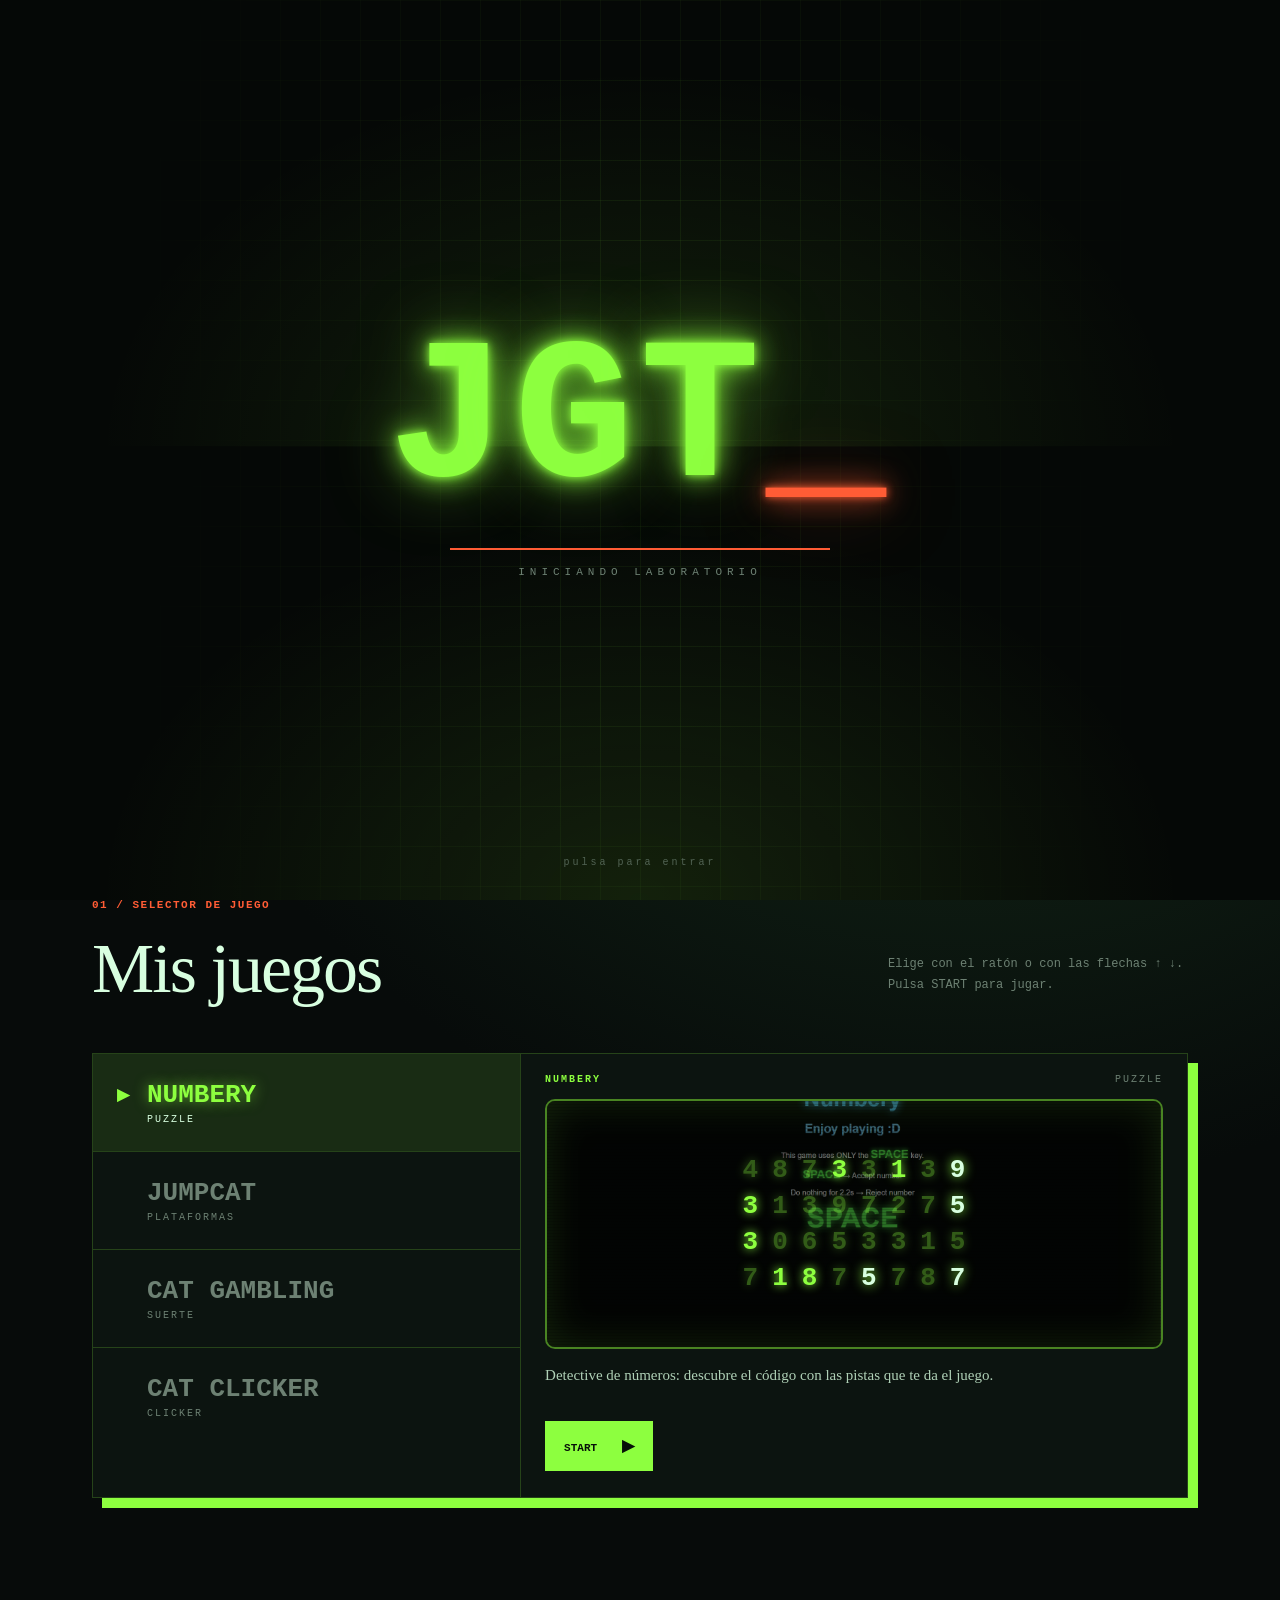
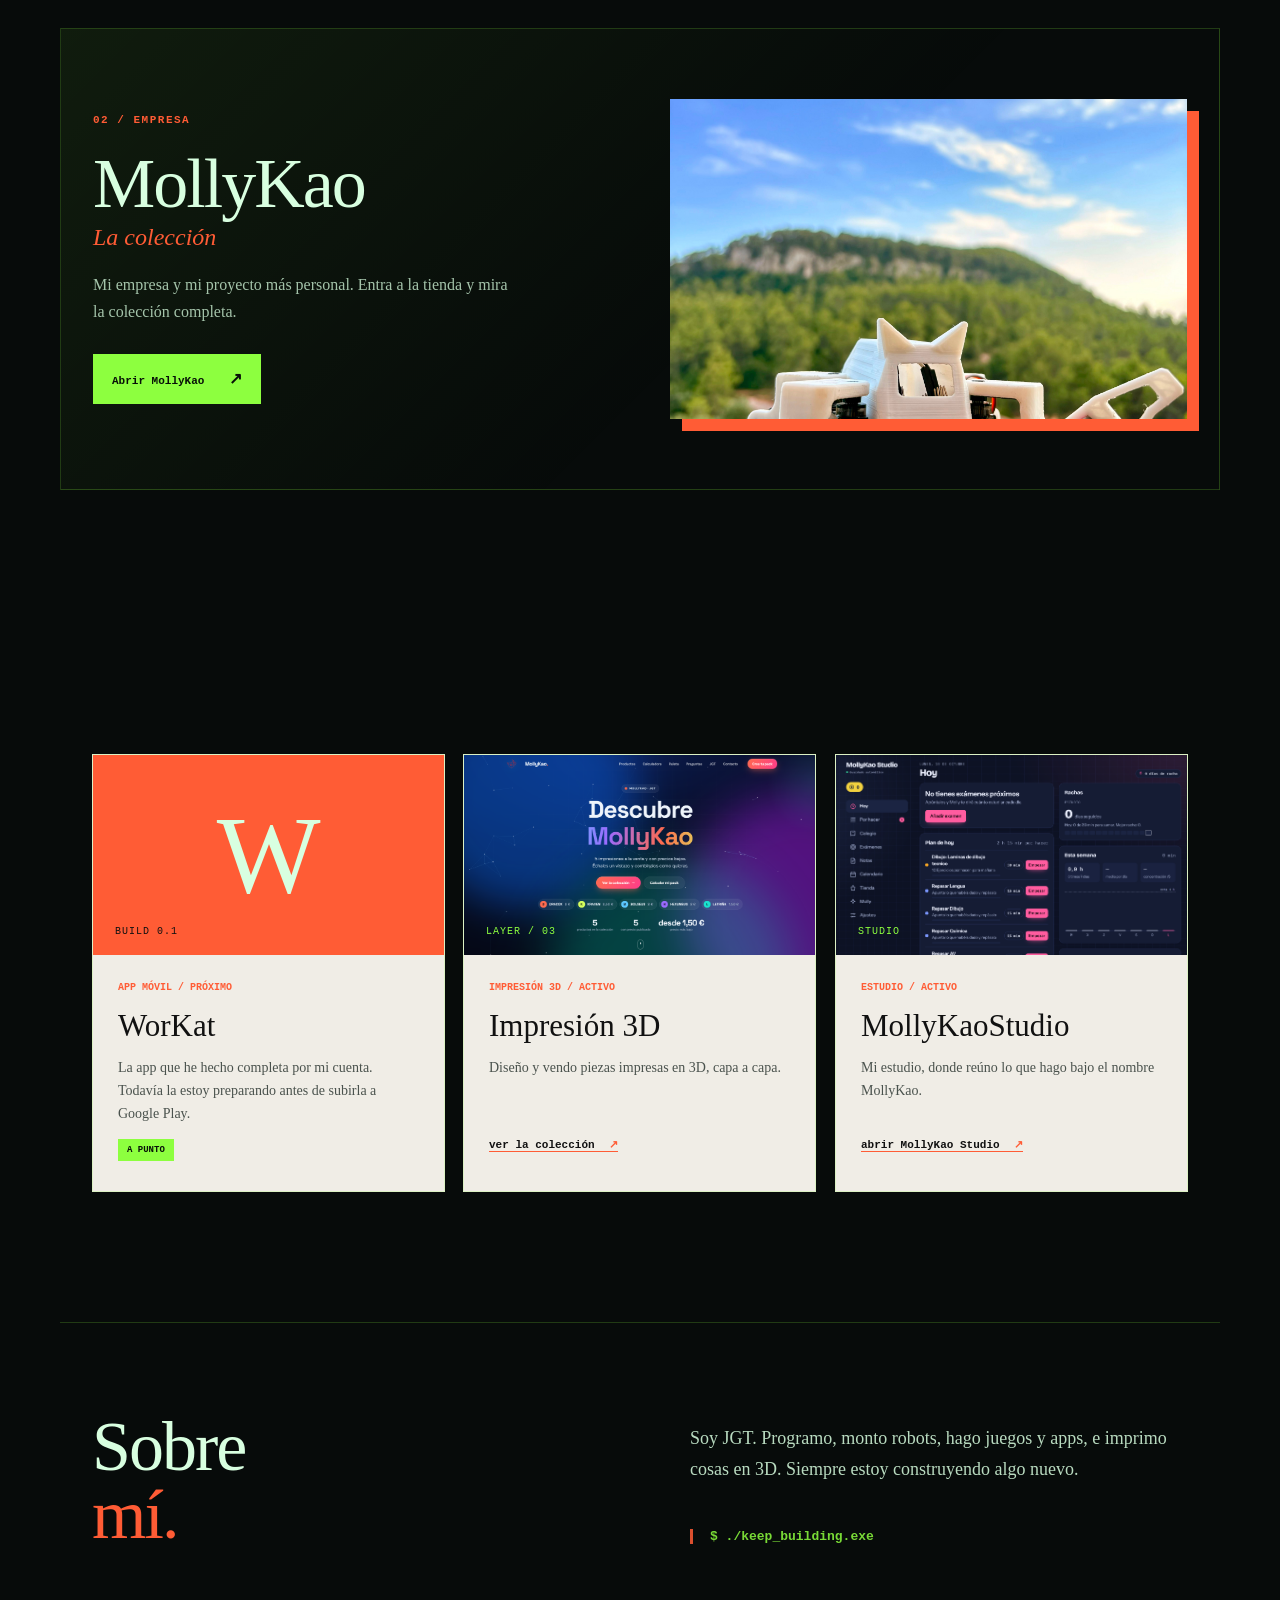
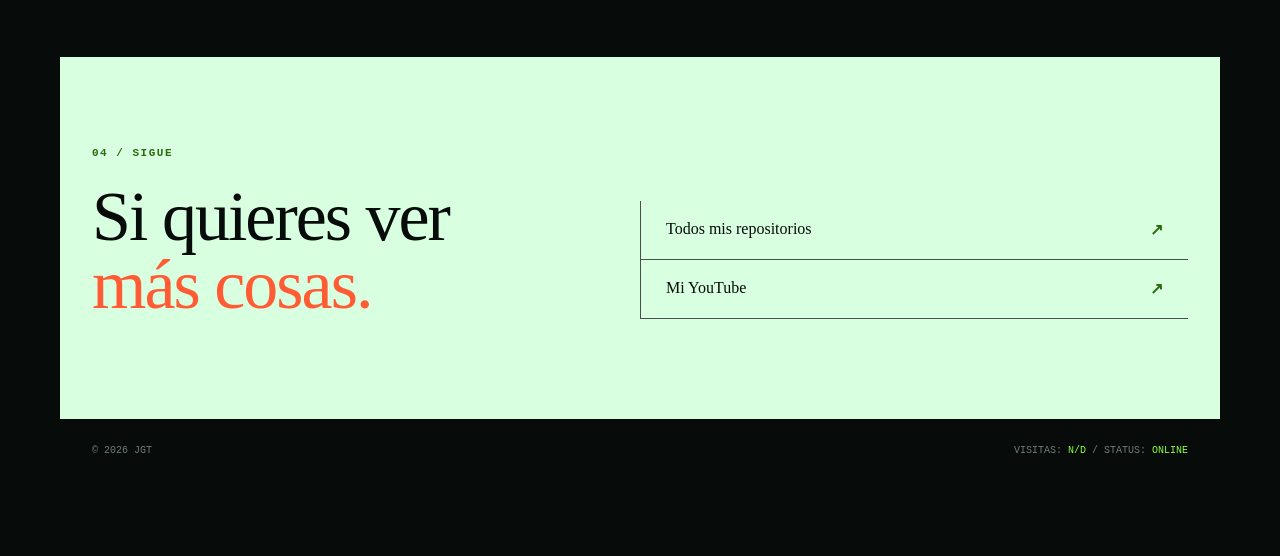
==== commit 90cfeee7: "Rename index-1.html to index.html" ====
--- a/index.html
+++ b/index.html
@@ -3,151 +3,127 @@
 <head>
 <meta charset="UTF-8">
 <meta name="viewport" content="width=device-width, initial-scale=1.0">
-<meta name="description" content="La web de JGT: juegos, MollyKao, WorKat, programas en Python e impresión 3D.">
-<meta name="theme-color" content="#0c0716" id="meta-theme">
+<meta name="description" content="La web de JGT: juegos, MollyKao, WorKat e impresión 3D.">
+<meta name="theme-color" content="#070b0a">
 <title>JGT</title>
-<link rel="preconnect" href="https://fonts.googleapis.com">
-<link rel="preconnect" href="https://fonts.gstatic.com" crossorigin>
-<link href="https://fonts.googleapis.com/css2?family=Bricolage+Grotesque:opsz,wght@12..96,500;12..96,800&family=DM+Mono:wght@400;500&family=DM+Sans:wght@400;500;700&display=swap" rel="stylesheet">
 <link rel="stylesheet" href="style.css">
-<link rel="stylesheet" href="covers.css">
-<script>
-document.documentElement.classList.add('js');
-try { document.documentElement.dataset.theme = localStorage.getItem('jgt-theme') || 'neon'; }
-catch (e) { document.documentElement.dataset.theme = 'neon'; }
-</script>
 </head>
-<body>
+<body class="intro-lock">
+<div class="intro" id="intro" role="presentation">
+  <div class="intro-half intro-top"></div><div class="intro-half intro-bot"></div>
+  <div class="intro-center">
+    <h1 class="intro-logo" aria-label="JGT"><span>J</span><span>G</span><span>T</span><span>_</span></h1>
+    <div class="intro-line"></div>
+    <p class="intro-sub">iniciando laboratorio</p>
+  </div>
+  <p class="intro-skip">pulsa para entrar</p>
+</div>
+<canvas id="rain" aria-hidden="true"></canvas>
+<div class="noise"></div>
+<div class="scanlines"></div>
 <div class="scroll-bar" id="scroll-bar"></div>
 
 <header class="site-header">
-  <a class="brand" href="#inicio" id="brand" aria-label="JGT, volver al inicio">JGT</a>
+  <a class="brand" href="#inicio" aria-label="JGT, volver al inicio"><span class="brand-mark">J/</span><span class="glitch-hover" data-text="JGT_">JGT<span class="accent">_</span></span></a>
   <nav aria-label="Navegación principal">
-    <a class="active" href="#inicio">Inicio</a>
-    <a href="#juegos">Juegos</a>
-    <a href="#mollykao">MollyKao</a>
-    <a href="#proyectos">Proyectos</a>
-    <a href="#sobre-mi">Sobre mí</a>
-    <a href="https://github.com/JGT7777" target="_blank" rel="noreferrer">GitHub ↗</a>
+    <a class="active" href="#inicio">/inicio</a><a href="#juegos">/juegos</a><a href="#mollykao">/mollykao</a><a href="#proyectos">/proyectos</a><a href="#sobre-mi">/sobre-mi</a>
+    <a href="https://github.com/JGT7777" target="_blank" rel="noreferrer">/github ↗</a>
   </nav>
-  <div class="themes" role="group" aria-label="Elegir tema de la web">
-    <button type="button" data-theme="neon" aria-pressed="true"><i></i>Neón</button>
-    <button type="button" data-theme="papel" aria-pressed="false"><i></i>Papel</button>
-    <button type="button" data-theme="chicle" aria-pressed="false"><i></i>Chicle</button>
-  </div>
+  <div class="visit-chip" title="Visitas totales de la web"><span class="status-dot"></span><b id="visit-count">----</b> visitas</div>
 </header>
 
 <main>
   <section id="inicio" class="hero shell">
     <div class="hero-copy">
-      <p class="kicker">Hola, soy JGT</p>
-      <h1>Hago juegos, robots y cosas raras con <mark>código</mark>.</h1>
-      <p class="hero-text">Aquí tienes mis juegos, mi empresa MollyKao, mi app WorKat y todo lo que voy montando con Python y con la impresora 3D.</p>
+      <p class="eyebrow"><span class="status-dot"></span> <span>conexión estable / usuario: JGT7777</span></p>
+      <h1 class="glitch" data-text="Acceso a&#10;JGT">Acceso a<br><em>JGT</em></h1>
+      
+      <p class="hero-text" id="hero-typed" data-h="Juegos, robots, apps y cosas raras. Pasa y juega."></p>
       <div class="hero-actions">
-        <a class="btn btn-primary" href="#juegos">Jugar ahora <span>→</span></a>
-        <a class="btn" href="#proyectos">Ver proyectos <span>↓</span></a>
+        <a class="button button-primary" href="#juegos">Jugar ahora <span>▶</span></a>
+        <a class="button button-quiet" href="#proyectos">Ver proyectos <span>↓</span></a>
       </div>
     </div>
-    <div class="now-wrap">
-      <div class="now-card">
-        <div class="now-bar"><span>Ahora mismo</span><span class="live"><i></i>en directo</span></div>
-        <ul class="now-list">
-          <li><span class="pill pill-lilac">en desarrollo</span><b>MollyKao</b></li>
-          <li><span class="pill pill-tomato">a punto</span><b>WorKat para Google Play</b></li>
-          <li><span class="pill pill-mint">online</span><b>4 juegos para jugar</b></li>
-          <li><span class="pill pill-sun">activo</span><b>Impresiones 3D a la venta</b></li>
-        </ul>
+    
+    <div class="terminal tilt" aria-label="Estado del laboratorio">
+      <div class="terminal-bar"><span></span><span></span><span></span><b>jgt@lab:~</b></div>
+      <div class="terminal-body">
+        <div>
+        <p><i>01</i> <strong>$ whoami</strong></p><p class="terminal-green">JGT</p>
+        <p><i>02</i> <strong>$ ./estado_actual.sh</strong></p>
+        <p class="terminal-green">[OK] MollyKao en desarrollo</p>
+        <p class="terminal-green">[OK] WorKat casi listo para Google Play</p>
+        <p class="terminal-green">[OK] 4 juegos online</p>
+        <p class="terminal-green">[OK] Venta de impresiones 3D activa</p>
+        <p><i>03</i> <strong>$ _</strong><span class="cursor"></span></p>
       </div>
-      <div class="sticker sticker-a" aria-hidden="true">78<small>programas<br>en Python</small></div>
-      <div class="sticker sticker-b" aria-hidden="true">=^.^=</div>
+        
+      </div>
     </div>
   </section>
 
   <section class="stats shell reveal" aria-label="Resumen de actividad">
     <div class="stat"><strong data-count="3">03</strong><span>robots creados</span></div>
-    <div class="stat"><strong data-count="78">78</strong><span>programas en Python</span></div>
+    <div class="stat"><strong data-count="4">04</strong><span>ordenadores vulnerados</span></div>
+    <div class="stat"><strong data-count="1">01</strong><span>móvil vulnerado</span></div>
     <div class="stat"><strong data-count="7">07</strong><span>apps básicas</span></div>
     <div class="stat"><strong data-count="4">04</strong><span>juegos online</span></div>
   </section>
 
   <section id="juegos" class="section shell">
     <div class="section-heading reveal">
-      <div><p class="kicker">01 · Juegos</p><h2>Mis juegos</h2></div>
-      <p class="section-note">Elige con el ratón o con las flechas ↑ ↓ y pulsa Jugar. Se abren en otra pestaña.</p>
+      <div><p class="eyebrow">01 / selector de juego</p><h2 class="glitch" data-text="Mis juegos">Mis juegos</h2></div>
+      <p class="section-note">Elige con el ratón o con las flechas ↑ ↓. Pulsa START para jugar.</p>
     </div>
-    <div class="select reveal" id="select" style="--c:#8cc4ff">
+    <div class="select reveal" id="select" style="--c:#8dff3f">
       <ul class="menu" id="menu" aria-label="Lista de juegos">
-        <li><button class="menu-item is-selected" type="button" data-i="0"><span class="m-num">01</span><span class="m-name">Numbery</span><small>Puzzle</small></button></li>
-        <li><button class="menu-item" type="button" data-i="1"><span class="m-num">02</span><span class="m-name">Jumpcat</span><small>Plataformas</small></button></li>
-        <li><button class="menu-item" type="button" data-i="2"><span class="m-num">03</span><span class="m-name">Cat Gambling</span><small>Suerte</small></button></li>
-        <li><button class="menu-item" type="button" data-i="3"><span class="m-num">04</span><span class="m-name">Cat Clicker</span><small>Clicker</small></button></li>
+        <li><button class="menu-item is-selected" type="button" data-i="0"><span class="arrow">▶</span><span class="m-name">NUMBERY</span><small>PUZZLE</small></button></li>
+        <li><button class="menu-item" type="button" data-i="1"><span class="arrow">▶</span><span class="m-name">JUMPCAT</span><small>PLATAFORMAS</small></button></li>
+        <li><button class="menu-item" type="button" data-i="2"><span class="arrow">▶</span><span class="m-name">CAT GAMBLING</span><small>SUERTE</small></button></li>
+        <li><button class="menu-item" type="button" data-i="3"><span class="arrow">▶</span><span class="m-name">CAT CLICKER</span><small>CLICKER</small></button></li>
       </ul>
       <div class="crt" id="crt">
-        <div class="crt-top"><b id="crt-title">Numbery</b><span id="crt-genre">Puzzle</span></div>
+        <div class="crt-top"><b id="crt-title">NUMBERY</b><span id="crt-genre">PUZZLE</span></div>
         <div class="crt-screen">
-          <img class="cover" id="crt-cover" alt="" hidden>
-          <div class="cover-fallback" id="crt-fallback"><b id="crt-fb-title">Numbery</b><small>portada próximamente</small></div>
+          <div class="scene is-on" data-scene="0"><div class="num-grid" id="num-grid"></div></div>
+          <div class="scene" data-scene="1"><div class="cat"></div><div class="ground"></div></div>
+          <div class="scene" data-scene="2"><div class="reels"><span>7</span><span>7</span><span>7</span></div></div>
+          <div class="scene" data-scene="3"><div class="orb">◉</div><div class="clicks"><b id="click-count">0</b> clics</div></div>
         </div>
         <p class="crt-desc" id="crt-desc"></p>
-        <a class="btn btn-primary" id="crt-start" href="#" target="_blank" rel="noreferrer">Jugar <span>→</span></a>
+        <a class="button button-primary" id="crt-start" href="#" target="_blank" rel="noreferrer">START <span>▶</span></a>
       </div>
     </div>
   </section>
 
   <section id="mollykao" class="company shell reveal">
     <div class="company-copy">
-      <p class="kicker">02 · Mi empresa</p>
-      <h2>MollyKao</h2>
+      <p class="eyebrow">02 / empresa</p>
+      <h2 class="glitch" data-text="MollyKao">MollyKao</h2>
       <p class="company-sub">La colección</p>
       <p>Mi empresa y mi proyecto más personal. Entra a la tienda y mira la colección completa.</p>
-      <a class="btn btn-primary" href="https://jgt7777.github.io/MollyKao/" target="_blank" rel="noreferrer">Abrir MollyKao <span>↗</span></a>
+      <a class="button button-primary" href="https://jgt7777.github.io/MollyKao/" target="_blank" rel="noreferrer">Abrir MollyKao <span>↗</span></a>
     </div>
-    <div class="company-visual" aria-hidden="true">
-      <div class="bot"><i class="bot-antenna"></i><div class="bot-face"><span class="eye"></span><span class="eye"></span></div></div>
-      <span class="company-label">MK-01</span>
-    </div>
+    <div class="company-visual tilt" aria-hidden="true"><img src="img/MollyKao.jpg" alt="" loading="lazy"></div>
   </section>
 
   <section id="proyectos" class="section shell">
-    <div class="section-heading reveal"><div><p class="kicker">03 · Proyectos</p><h2>Mis cosas:</h2></div></div>
+    <div class="section-heading reveal"><div><p class="eyebrow">03 / archivos abiertos</p><h2>Mis cosas<em>:</em></h2></div></div>
     <div class="project-grid">
-      <article class="project reveal"><div class="project-visual v-app"><span class="app-symbol">W</span></div><div class="project-content"><p class="project-number">App móvil · próximamente</p><h3>WorKat</h3><p>La app que he hecho completa por mi cuenta. Todavía la estoy preparando antes de subirla a Google Play.</p><span class="tag">a punto</span></div></article>
-      <article class="project reveal reveal-delay-1"><div class="project-visual v-print"><span class="cube cube-a"></span><span class="cube cube-b"></span><img class="project-cover" src="img/impresion-3d.jpg" alt="Impresión 3D: robot gato impreso en 3D" loading="lazy" onerror="this.remove()"></div><div class="project-content"><p class="project-number">Impresión 3D · activo</p><h3>Impresión 3D</h3><p>Diseño y vendo piezas impresas en 3D, capa a capa.</p><a href="https://jgt7777.github.io/MollyKao/" target="_blank" rel="noreferrer">Ver la colección ↗</a></div></article>
-      <article class="project reveal reveal-delay-2"><div class="project-visual v-studio"><img class="project-cover" src="img/mollykao-studio.png" alt="MollyKaoStudio: pantalla de inicio de la app" loading="lazy" onerror="this.remove()"></div><div class="project-content"><p class="project-number">Web app · activo</p><h3>MollyKaoStudio</h3><p>Mi app para organizar el estudio: tareas, exámenes, calendario y una tienda de recompensas.</p><a href="https://jgt7777.github.io/MollyStudio/" target="_blank" rel="noreferrer">Abrir MollyKaoStudio ↗</a></div></article>
-    </div>
-  </section>
-
-  <div id="cert-grid" hidden></div>
-
-  <section id="gato" class="oracle shell reveal">
-    <div class="oracle-copy">
-      <p class="kicker">Extra · Sin utilidad real</p>
-      <h2>El gato oráculo</h2>
-      <p>Hazle una pregunta importante. Responde cuando le apetece y casi nunca ayuda.</p>
-      <form class="oracle-form" id="oracle-form" autocomplete="off">
-        <label class="sr-only" for="oracle-q">Tu pregunta para el gato</label>
-        <input id="oracle-q" type="text" maxlength="80" placeholder="¿Compilará a la primera?">
-        <button class="btn btn-primary" type="submit">Preguntar <span>?</span></button>
-      </form>
-    </div>
-    <div class="oracle-cat" id="oracle-cat">
-      <div class="oracle-face" aria-hidden="true">=^.^=</div>
-      <p class="oracle-bubble" id="oracle-answer" aria-live="polite">Haz tu pregunta…</p>
+      <article class="project tilt reveal"><div class="project-visual app-visual"><span class="app-symbol">W</span><span class="project-label">BUILD 0.1</span></div><div class="project-content"><p class="project-number">APP MÓVIL / PRÓXIMO</p><h3>WorKat</h3><p>La app que he hecho completa por mi cuenta. Todavía la estoy preparando antes de subirla a Google Play.</p><span class="tag">a punto</span></div></article>
+      <article class="project tilt reveal reveal-delay-1"><div class="project-visual"><img src="img/Impresiones%203D.png" alt="Impresión 3D" loading="lazy"><span class="project-label">LAYER / 03</span></div><div class="project-content"><p class="project-number">IMPRESIÓN 3D / ACTIVO</p><h3>Impresión 3D</h3><p>Diseño y vendo piezas impresas en 3D, capa a capa.</p><a href="https://jgt7777.github.io/MollyKao/" target="_blank" rel="noreferrer">ver la colección <span>↗</span></a></div></article>
+      <article class="project tilt reveal reveal-delay-2"><div class="project-visual"><img src="img/MollyKaoStudio.png" alt="MollyKaoStudio" loading="lazy"><span class="project-label">STUDIO</span></div><div class="project-content"><p class="project-number">ESTUDIO / ACTIVO</p><h3>MollyKaoStudio</h3><p>Mi estudio, donde reúno lo que hago bajo el nombre MollyKao.</p><a href="https://jgt7777.github.io/MollyStudio/" target="_blank" rel="noreferrer">abrir MollyKao Studio <span>↗</span></a></div></article>
     </div>
   </section>
 
   <section id="sobre-mi" class="about shell reveal">
-    <div><p class="kicker">04 · Sobre mí</p><h2>Siempre estoy construyendo algo.</h2></div>
-    <div class="about-copy">
-      <p>Soy JGT. Programo, monto robots, hago juegos y apps, e imprimo cosas en 3D. Casi todo empieza como una idea rara y acaba siendo algo que puedes probar.</p>
-      <ul class="chips" aria-label="Lo que hago">
-        <li>Python</li><li>Robots</li><li>Juegos</li><li>Apps</li><li>Impresión 3D</li>
-      </ul>
+    <h2>Sobre<br><em>mí.</em></h2>
+    <div class="about-copy"><p>Soy JGT. Programo, monto robots, hago juegos y apps, e imprimo cosas en 3D. Siempre estoy construyendo algo nuevo.</p><p class="quote">$ ./keep_building.exe</p>
     </div>
   </section>
 
   <section class="contact shell reveal">
-    <div><p class="kicker">Más cosas</p><h2>Si quieres ver más.</h2></div>
+    <div><p class="eyebrow">04 / sigue</p><h2>Si quieres ver<br><em>más cosas.</em></h2></div>
     <div class="contact-links">
       <a class="contact-link" href="https://github.com/JGT7777" target="_blank" rel="noreferrer" aria-label="Abrir todos mis repositorios de GitHub"><span>Todos mis repositorios</span><b>↗</b></a>
       <a class="contact-link" href="https://www.youtube.com/@JGT777" target="_blank" rel="noreferrer" aria-label="Abrir mi canal de YouTube"><span>Mi YouTube</span><b>↗</b></a>
@@ -155,8 +131,7 @@
   </section>
 </main>
 
-<footer><p>© 2026 JGT</p><p>Hecho a mano, sin plantillas.</p></footer>
-
+<footer><p>© 2026 JGT</p><p class="footer-code">VISITAS: <span id="visit-count-footer">----</span> / STATUS: <span>ONLINE</span></p></footer>
 <script src="scroll.js"></script>
 </body>
 </html>
--- a/style.css
+++ b/style.css
@@ -11,18 +11,6 @@
 h1 em,h2 em{color:var(--orange);font-style:normal}
 .accent{color:var(--orange)}
 /* boot */
-.retro-boot{position:fixed;inset:0;z-index:30;display:grid;place-items:center;color:var(--acid);background:#050806;transition:opacity .55s ease,visibility .55s ease}
-.retro-boot.is-closed{opacity:0;visibility:hidden;pointer-events:none}
-.boot-screen{width:min(640px,calc(100vw - 44px));padding:28px;border:1px solid var(--acid);box-shadow:8px 8px 0 var(--orange);font-size:11px;line-height:1.9;animation:boot-flicker 1.8s steps(2,end)}
-.boot-screen p{margin:0}
-.boot-brand{margin-bottom:22px!important;color:var(--ink);font-size:18px;font-weight:700}
-.boot-brand span{color:var(--orange);font-size:10px}
-.boot-screen b{color:var(--orange);font-weight:400}
-.boot-progress{height:10px;margin:22px 0;border:1px solid var(--line)}
-.boot-progress span{display:block;width:0;height:100%;background:var(--acid);animation:boot-load 1.65s steps(8,end) forwards}
-.boot-prompt{color:var(--muted)}
-@keyframes boot-load{to{width:100%}}
-@keyframes boot-flicker{0%,100%{opacity:1}12%{opacity:.65}14%{opacity:1}55%{opacity:.8}57%{opacity:1}}
 /* fondo */
 body::before{content:"";position:fixed;inset:0;z-index:-2;opacity:.3;background-image:linear-gradient(var(--line) 1px,transparent 1px),linear-gradient(90deg,var(--line) 1px,transparent 1px);background-size:38px 38px;animation:grid-move 6s linear infinite}
 @keyframes grid-move{to{background-position:0 38px,38px 0}}
@@ -56,7 +44,7 @@
 @keyframes glitch-a{0%{clip-path:inset(10% 0 70% 0);transform:translate(-4px,0)}25%{clip-path:inset(60% 0 10% 0);transform:translate(4px,1px)}50%{clip-path:inset(30% 0 40% 0);transform:translate(-3px,-1px)}75%{clip-path:inset(80% 0 2% 0);transform:translate(3px,0)}100%{clip-path:inset(0 0 85% 0);transform:translate(-2px,0)}}
 @keyframes glitch-b{0%{clip-path:inset(70% 0 5% 0);transform:translate(4px,0)}25%{clip-path:inset(5% 0 75% 0);transform:translate(-4px,0)}50%{clip-path:inset(45% 0 35% 0);transform:translate(3px,1px)}75%{clip-path:inset(15% 0 60% 0);transform:translate(-3px,0)}100%{clip-path:inset(88% 0 0 0);transform:translate(2px,0)}}
 @keyframes glitch-skew{0%,100%{transform:none}30%{transform:skewX(-4deg)}60%{transform:skewX(3deg) translateX(2px)}}
-body.glitch-burst main{animation:burst .4s steps(3,end);filter:hue-rotate(40deg) saturate(1.6)}
+body.glitch-burst main{animation:burst .4s steps(3,end);filter:saturate(1.6) brightness(1.15)}
 @keyframes burst{0%{transform:none}25%{transform:translate(-6px,2px) skewX(-1deg)}50%{transform:translate(6px,-2px)}75%{transform:translate(-3px,0) skewX(1deg)}100%{transform:none}}
 /* hero */
 .hero{min-height:560px;padding-top:95px;padding-bottom:70px;display:grid;grid-template-columns:1fr 430px;align-items:center;gap:70px}
@@ -81,17 +69,12 @@
 .cursor{display:inline-block;width:8px;height:14px;margin-left:4px;vertical-align:-2px;background:var(--acid);animation:blink 1s step-end infinite}
 @keyframes blink{50%{opacity:0}}
 /* stats */
-.stats{padding-top:0;padding-bottom:70px;display:grid;grid-template-columns:repeat(6,1fr)}
+.stats{padding-top:0;padding-bottom:70px;display:grid;grid-template-columns:repeat(5,1fr)}
 .stat{padding:18px 15px 0;border-left:1px solid var(--line)}
 .stat:first-child{border-left:3px solid var(--orange)}
 .stat strong{display:block;margin-bottom:8px;font:400 33px Georgia,serif;color:var(--acid)}
 .stat span{color:var(--muted);font-size:10px;line-height:1.4;text-transform:uppercase}
 /* osciloscopio */
-.scope{position:relative;height:110px;border-block:1px solid var(--line);background:linear-gradient(var(--line) 1px,transparent 1px) 0 0/100% 22px,linear-gradient(90deg,var(--line) 1px,transparent 1px) 0 0/44px 100%,rgba(var(--acid-rgb),.04);overflow:hidden}
-.scope canvas{position:absolute;inset:0;width:100%;height:100%}
-.scope-tag{position:absolute;top:8px;left:max(16px,calc((100vw - 1160px)/2 + 32px));color:var(--muted);font-size:10px;letter-spacing:1px}
-.scope-amp{left:auto;right:max(16px,calc((100vw - 1160px)/2 + 32px))}
-.scope-tag b{color:var(--acid);font-weight:400}
 /* secciones */
 .section{padding-top:110px;padding-bottom:40px}
 .section-heading{display:flex;justify-content:space-between;align-items:flex-end;gap:30px;margin-bottom:50px}
@@ -194,64 +177,50 @@
 .reveal.is-visible{opacity:1;transform:none}
 .reveal-delay-1{transition-delay:.1s}.reveal-delay-2{transition-delay:.2s}
 /* reproductor */
-.music-player{position:fixed;right:18px;bottom:18px;z-index:10;width:min(315px,calc(100vw - 28px));padding:11px 12px;color:var(--ink);background:rgba(8,17,11,.97);border:1px solid var(--acid);box-shadow:4px 4px 0 var(--orange),0 0 var(--music-glow,8px) rgba(var(--acid-rgb),.3);font-size:9px;backdrop-filter:blur(10px);transition:box-shadow .12s linear}
-.window-titlebar{display:flex;align-items:center;gap:7px;height:23px;margin:-11px -12px 10px;padding:0 8px;color:#071008;background:var(--acid);font-size:9px}
-.window-icon{font-size:14px}
-.window-controls{margin-left:auto}
-.window-controls button{width:16px;height:16px;padding:0;display:grid;place-items:center;color:var(--acid);background:#071008;border:0;font:700 11px "Courier New",monospace;cursor:pointer}
-.music-player.is-min .player-body{display:none}
-.music-player.is-min .window-titlebar{margin-bottom:-11px}
-.music-heading{display:flex;align-items:center;gap:8px;padding-bottom:12px;color:var(--muted);border-bottom:1px solid var(--line);letter-spacing:1px}
-.music-heading b{color:var(--acid);font-weight:400}
-.music-signal{width:7px;height:7px;background:var(--acid);border-radius:50%;box-shadow:0 0 0 4px rgba(var(--acid-rgb),.16);transform:scale(calc(1 + var(--music-level,0)));transition:transform .12s linear}
-.music-main{display:flex;align-items:center;gap:6px;padding:10px 0 7px}
-.music-button{width:29px;height:25px;padding:0;color:var(--acid);background:transparent;border:1px solid var(--line);cursor:pointer;font:700 10px "Courier New",monospace}
-.music-button:hover,.music-play{color:#071008;background:var(--acid);border-color:var(--acid)}
-.music-now-playing{min-width:0;margin-left:auto}
-.music-now-playing strong,.music-now-playing span{display:block;overflow:hidden;text-overflow:ellipsis;white-space:nowrap}
-.music-now-playing strong{max-width:170px;color:var(--ink);font-size:10px}
-.music-now-playing span{margin-top:3px;color:var(--muted);font-size:8px}
-.music-progress{width:100%;height:4px;accent-color:var(--acid);cursor:pointer}
-.track-list{display:grid;gap:5px;margin-top:14px}
-.track{padding:7px 8px;color:var(--muted);background:transparent;border:1px solid transparent;cursor:pointer;text-align:left;font:10px "Courier New",monospace}
-.track:hover,.track.active{color:var(--acid);border-color:var(--line);background:rgba(var(--acid-rgb),.06)}
-.music-wave{display:flex;align-items:center;gap:3px;height:24px;margin-top:7px;padding:0 2px;overflow:hidden;border-block:1px solid rgba(var(--acid-rgb),.1)}
-.music-wave span{flex:1;height:var(--wave-height,4px);min-height:4px;background:var(--acid);opacity:.35;box-shadow:0 0 5px rgba(var(--acid-rgb),.25);transition:height .08s linear,opacity .12s linear}
-.is-playing .music-wave span{opacity:.9}
-body.screen-shake-medium main,body.screen-shake-medium header{animation:shake-m .18s linear infinite}
-body.screen-shake-soft main,body.screen-shake-soft header{animation:shake-s .28s ease-in-out infinite}
-@keyframes shake-m{0%,100%{transform:none}25%{transform:translate(-2px,1px)}50%{transform:translate(2px,-1px)}75%{transform:translate(1px,2px)}}
-@keyframes shake-s{0%,100%{transform:none}50%{transform:translate(1px,-1px)}}
 /* responsive */
 @media(max-width:1000px){nav a:nth-child(n+4){display:none}}
 @media(max-width:850px){.hero{grid-template-columns:1fr;gap:50px;padding-top:70px}.terminal{max-width:520px;width:100%}.stats{grid-template-columns:repeat(3,1fr);row-gap:25px}.project-grid{grid-template-columns:1fr}.about,.contact,.company,.select{grid-template-columns:1fr;gap:45px}.select{gap:0}.menu{border-right:0;border-bottom:1px solid var(--line)}.section-heading{flex-direction:column;align-items:flex-start}.about,.contact,.company{gap:45px}}
-@media(max-width:600px){.shell{padding-left:20px;padding-right:20px}nav{display:none}.visit-chip{margin-left:auto}.music-player{right:12px;bottom:12px}.music-now-playing strong{max-width:125px}.num-grid{font-size:18px;gap:4px 8px}.reels span{width:62px;height:90px;font-size:44px}}
+@media(max-width:600px){.shell{padding-left:20px;padding-right:20px}nav{display:none}.visit-chip{margin-left:auto}.num-grid{font-size:18px;gap:4px 8px}.reels span{width:62px;height:90px;font-size:44px}}
 @media(prefers-reduced-motion:reduce){*,*::before,*::after{animation:none!important;transition:none!important}.reveal{opacity:1;transform:none}#rain{display:none}}
 
-/* ===== Bandos ===== */
-body[data-side="security"]{--acid:#4db8ff;--acid-rgb:77,184,255;--orange:#ffc233;--orange-rgb:255,194,51;--paper:#060b14;--bg-rgb:6,11,20;--glow:#12305a;--ink:#dbeeff;--muted:#6f86a3;--panel:#0a1424;--line:rgba(77,184,255,.22);--term:#111a2b;--term-bar:#1b2a44;--dark-accent:#14518a}
-body[data-side="hacker"] .for-security,body[data-side="security"] .for-hacker{display:none!important}
-body[data-side="security"] .scanlines{opacity:.025}
-body[data-side="security"] .noise{opacity:.02}
-/* elección de bando */
-.choice{visibility:hidden;opacity:0;animation:choice-in .4s 1.7s forwards}
-@keyframes choice-in{from{visibility:visible;opacity:0;transform:translateY(8px)}to{visibility:visible;opacity:1;transform:none}}
-.choice-q{margin:0 0 14px!important;color:var(--ink);font-size:15px;font-weight:700;letter-spacing:3px}
-.choice-row{display:grid;grid-template-columns:1fr 1fr;gap:12px;margin-bottom:18px}
-.side-btn{display:grid;gap:7px;text-align:left;padding:16px;color:var(--c);background:transparent;border:1px solid var(--c);cursor:pointer;font:700 15px "Courier New",monospace;transition:background .15s,color .15s,transform .15s,box-shadow .15s}
-.side-btn kbd{font:700 11px "Courier New",monospace;opacity:.8}
-.side-btn small{font-weight:400;color:var(--muted);font-size:11px;line-height:1.5}
-.side-h{--c:#8dff3f}.side-s{--c:#4db8ff}
-.side-btn:hover,.side-btn:focus-visible{background:var(--c);color:#050806;transform:translate(-2px,-2px);box-shadow:5px 5px 0 var(--orange)}
-.side-btn:hover small,.side-btn:focus-visible small{color:#050806}
-.retro-boot.is-reopen .boot-line,.retro-boot.is-reopen .boot-progress{display:none}
-.retro-boot.is-reopen .choice{visibility:visible;opacity:1;animation:none}
-.side-switch{padding:7px 10px;color:var(--acid);background:transparent;border:1px solid var(--line);font:700 10px "Courier New",monospace;white-space:nowrap;cursor:pointer;transition:background .15s,color .15s}
-.side-switch:hover{background:var(--acid);color:#071008}
-/* radar (solo ciberseguridad) */
 .hero{position:relative}
 .terminal{position:relative;z-index:1}
-.radar{position:absolute;right:-70px;top:50%;width:580px;height:580px;margin-top:-290px;border-radius:50%;pointer-events:none;border:1px solid var(--line);background:repeating-radial-gradient(circle,transparent 0 71px,var(--line) 72px 73px),conic-gradient(from 0deg,rgba(var(--acid-rgb),.4),transparent 22%);animation:sweep 5s linear infinite;-webkit-mask:radial-gradient(circle,#000 62%,transparent 71%);mask:radial-gradient(circle,#000 62%,transparent 71%)}
-@keyframes sweep{to{transform:rotate(360deg)}}
-@media(max-width:850px){.radar{display:none}}
-@media(max-width:560px){.choice-row{grid-template-columns:1fr}.side-switch{display:none}}
+
+.project-visual img{position:absolute;inset:0;width:100%;height:100%;object-fit:cover;display:block}
+.project-visual .project-label{position:absolute;z-index:1}
+.company-visual img{position:absolute;inset:0;width:100%;height:100%;object-fit:cover;z-index:1}
+.company-visual::before{display:none}
+.scene::before{content:"";position:absolute;inset:0;background:var(--bg) center/cover no-repeat;opacity:.45;z-index:0}
+.scene>*{z-index:1}
+.scene[data-scene="0"]{--bg:url(img/Numbery.png)}
+.scene[data-scene="1"]{--bg:url(img/Jumpcat.png)}
+.scene[data-scene="2"]{--bg:url(img/CatGambling.png)}
+.scene[data-scene="3"]{--bg:url(img/Catcliker.png)}
+
+/* ===== Intro ===== */
+body.intro-lock{overflow:hidden}
+.intro{position:fixed;inset:0;z-index:50;display:grid;place-items:center;overflow:hidden;cursor:pointer}
+.intro-half{position:absolute;left:0;right:0;height:50.5%;background:radial-gradient(ellipse at 50% 100%,rgba(var(--acid-rgb),.10),transparent 60%),#050806;transition:transform .9s cubic-bezier(.77,0,.18,1) .1s}
+.intro-half::after{content:"";position:absolute;inset:0;background:linear-gradient(var(--line) 1px,transparent 1px) 0 0/100% 40px,linear-gradient(90deg,var(--line) 1px,transparent 1px) 0 0/40px 100%;opacity:.35;-webkit-mask:radial-gradient(circle at 50% 50%,#000,transparent 75%);mask:radial-gradient(circle at 50% 50%,#000,transparent 75%)}
+.intro-top{top:0}.intro-bot{bottom:0}
+.intro-center{position:relative;z-index:2;text-align:center;padding:0 20px;transition:opacity .25s,transform .6s}
+.intro-logo{margin:0;font:900 clamp(72px,19vw,200px)/1 "Courier New",monospace;letter-spacing:.03em;color:var(--acid);text-shadow:0 0 8px var(--acid),0 0 28px var(--acid),0 0 70px rgba(var(--acid-rgb),.55)}
+.intro-logo span{display:inline-block;opacity:0;animation:neon-on .7s forwards}
+.intro-logo span:nth-child(1){animation-delay:.25s}
+.intro-logo span:nth-child(2){animation-delay:.55s}
+.intro-logo span:nth-child(3){animation-delay:.85s}
+.intro-logo span:nth-child(4){animation-delay:1.25s;color:var(--orange);text-shadow:0 0 8px var(--orange),0 0 28px var(--orange),0 0 70px rgba(var(--orange-rgb),.55);animation-name:neon-on,blink;animation-duration:.7s,1s;animation-delay:1.25s,2s;animation-iteration-count:1,infinite}
+@keyframes neon-on{0%{opacity:0}8%{opacity:1}16%{opacity:.15}26%{opacity:1}40%{opacity:.35}55%,100%{opacity:1}}
+@keyframes blink{50%{opacity:.25}}
+.intro-line{position:relative;width:min(380px,72vw);height:2px;margin:26px auto 0;background:var(--line);overflow:hidden}
+.intro-line::after{content:"";position:absolute;inset:0;background:var(--orange);box-shadow:0 0 14px var(--orange);transform:scaleX(0);transform-origin:left;animation:intro-load 1.7s .3s cubic-bezier(.6,.05,.3,1) forwards}
+@keyframes intro-load{to{transform:scaleX(1)}}
+.intro-sub{margin:16px 0 0;color:var(--muted);font-size:11px;letter-spacing:5px;text-transform:uppercase;opacity:0;animation:intro-fade .5s 1.1s forwards}
+@keyframes intro-fade{to{opacity:1}}
+.intro-skip{position:absolute;z-index:2;bottom:22px;left:0;right:0;text-align:center;color:var(--muted);font-size:10px;letter-spacing:3px;opacity:.7}
+.intro.is-leaving{pointer-events:none}
+.intro.is-leaving .intro-top{transform:translateY(-101%)}
+.intro.is-leaving .intro-bot{transform:translateY(101%)}
+.intro.is-leaving .intro-center{opacity:0;transform:scale(1.25)}
+.intro.is-leaving .intro-skip{opacity:0}
+@media(prefers-reduced-motion:reduce){.intro-logo span{opacity:1}.intro-line::after{transform:none}.intro-sub{opacity:1}}
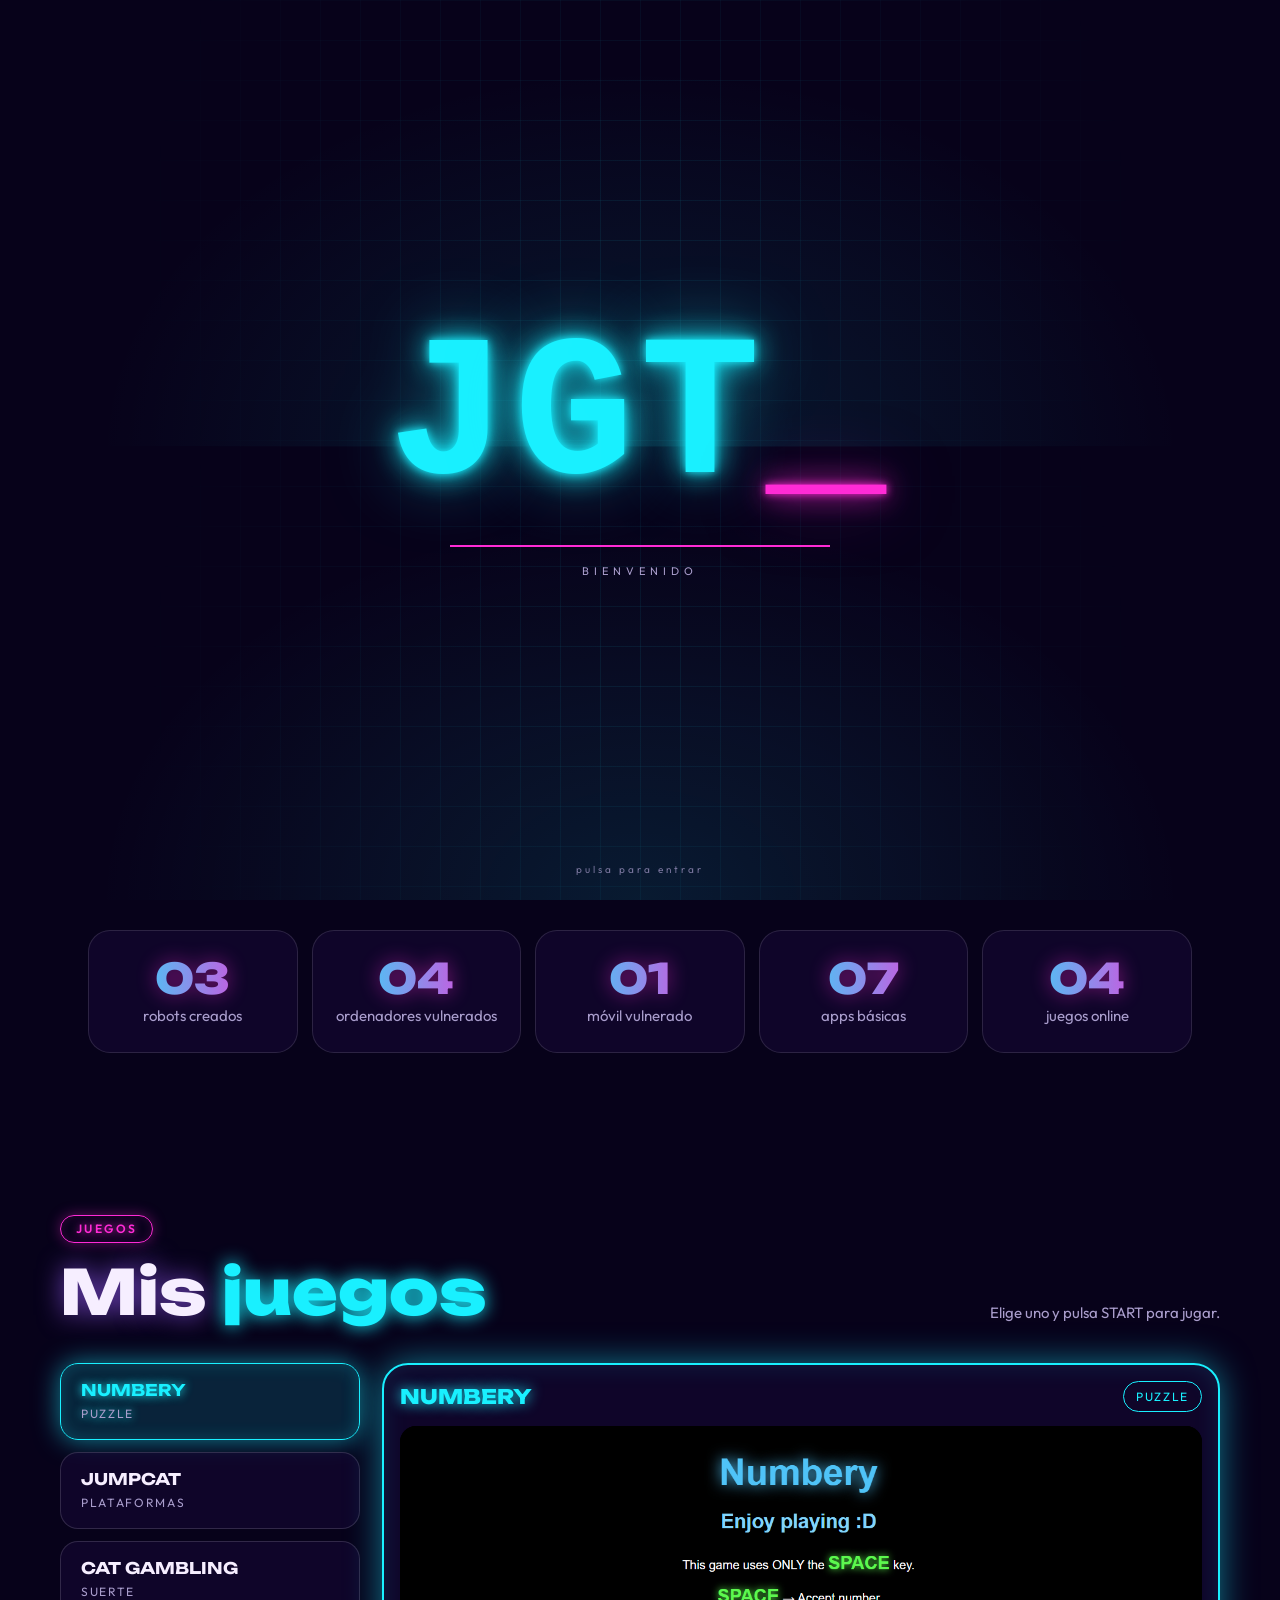
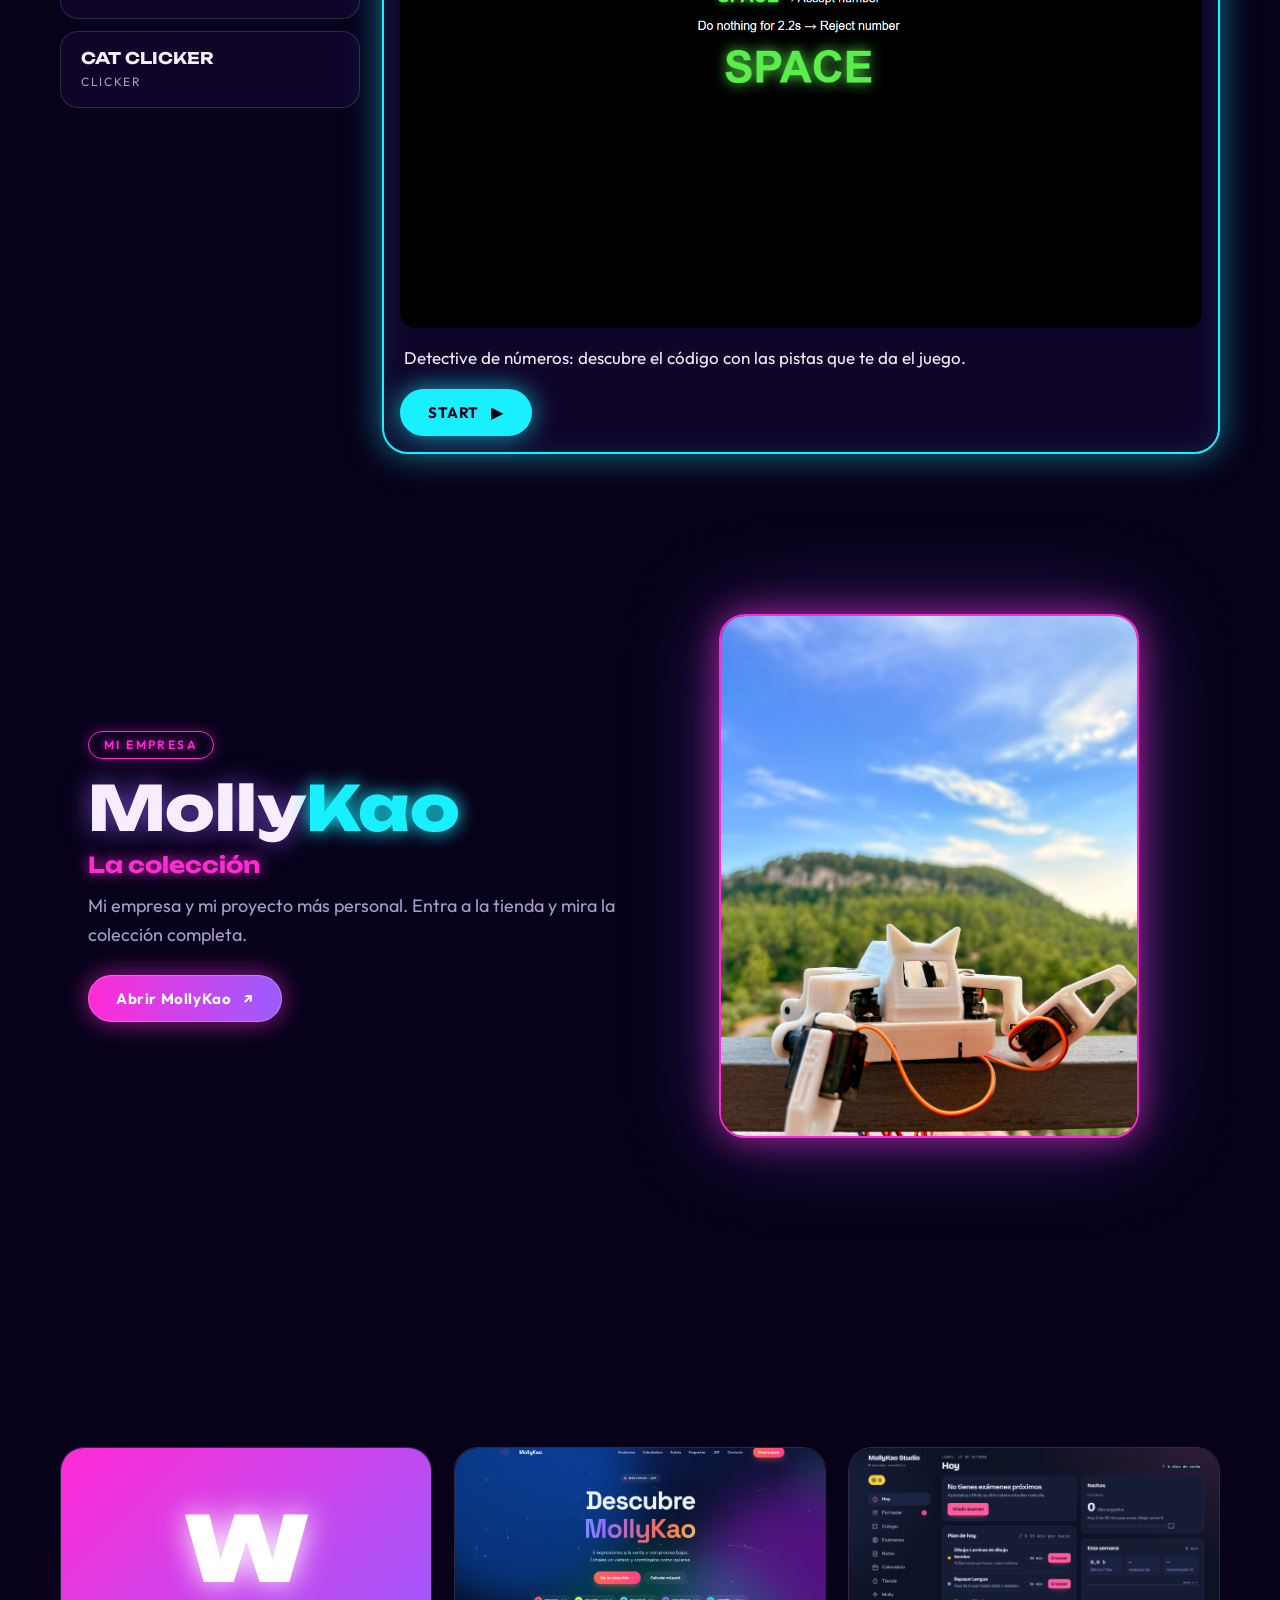
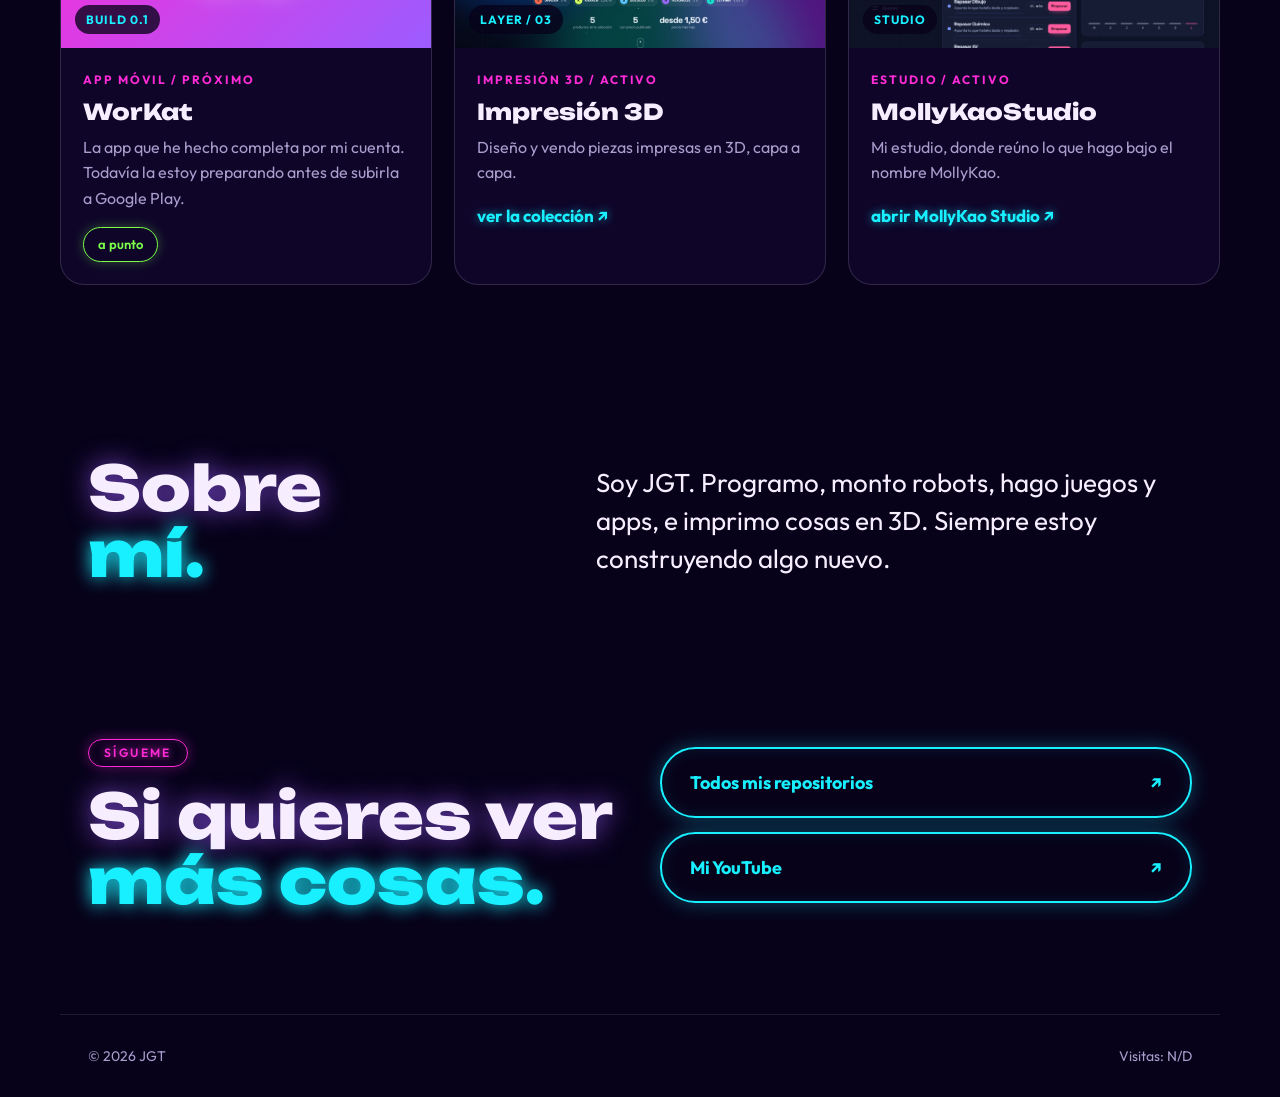
==== commit b7f0a732: "Add files via upload" ====
--- a/index.html
+++ b/index.html
@@ -4,60 +4,53 @@
 <meta charset="UTF-8">
 <meta name="viewport" content="width=device-width, initial-scale=1.0">
 <meta name="description" content="La web de JGT: juegos, MollyKao, WorKat e impresión 3D.">
-<meta name="theme-color" content="#070b0a">
+<meta name="theme-color" content="#07021a">
 <title>JGT</title>
+<link rel="preconnect" href="https://fonts.googleapis.com">
+<link rel="preconnect" href="https://fonts.gstatic.com" crossorigin>
+<link rel="stylesheet" href="https://fonts.googleapis.com/css2?family=Outfit:wght@400;500;600;700&family=Unbounded:wght@700;800;900&display=swap">
 <link rel="stylesheet" href="style.css">
 </head>
 <body class="intro-lock">
 <div class="intro" id="intro" role="presentation">
   <div class="intro-half intro-top"></div><div class="intro-half intro-bot"></div>
   <div class="intro-center">
-    <h1 class="intro-logo" aria-label="JGT"><span>J</span><span>G</span><span>T</span><span>_</span></h1>
+    <div class="intro-logo" aria-label="JGT"><span>J</span><span>G</span><span>T</span><span>_</span></div>
     <div class="intro-line"></div>
-    <p class="intro-sub">iniciando laboratorio</p>
+    <p class="intro-sub">bienvenido</p>
   </div>
   <p class="intro-skip">pulsa para entrar</p>
 </div>
-<canvas id="rain" aria-hidden="true"></canvas>
-<div class="noise"></div>
-<div class="scanlines"></div>
 <div class="scroll-bar" id="scroll-bar"></div>
 
 <header class="site-header">
-  <a class="brand" href="#inicio" aria-label="JGT, volver al inicio"><span class="brand-mark">J/</span><span class="glitch-hover" data-text="JGT_">JGT<span class="accent">_</span></span></a>
+  <a class="brand" href="#inicio" aria-label="JGT, volver al inicio">JGT<span>_</span></a>
   <nav aria-label="Navegación principal">
-    <a class="active" href="#inicio">/inicio</a><a href="#juegos">/juegos</a><a href="#mollykao">/mollykao</a><a href="#proyectos">/proyectos</a><a href="#sobre-mi">/sobre-mi</a>
-    <a href="https://github.com/JGT7777" target="_blank" rel="noreferrer">/github ↗</a>
+    <a class="active" href="#inicio">Inicio</a><a href="#juegos">Juegos</a><a href="#mollykao">MollyKao</a><a href="#proyectos">Proyectos</a><a href="#sobre-mi">Sobre mí</a>
+    <a href="https://github.com/JGT7777" target="_blank" rel="noreferrer">GitHub ↗</a>
   </nav>
   <div class="visit-chip" title="Visitas totales de la web"><span class="status-dot"></span><b id="visit-count">----</b> visitas</div>
 </header>
 
 <main>
-  <section id="inicio" class="hero shell">
-    <div class="hero-copy">
-      <p class="eyebrow"><span class="status-dot"></span> <span>conexión estable / usuario: JGT7777</span></p>
-      <h1 class="glitch" data-text="Acceso a&#10;JGT">Acceso a<br><em>JGT</em></h1>
-      
-      <p class="hero-text" id="hero-typed" data-h="Juegos, robots, apps y cosas raras. Pasa y juega."></p>
-      <div class="hero-actions">
-        <a class="button button-primary" href="#juegos">Jugar ahora <span>▶</span></a>
-        <a class="button button-quiet" href="#proyectos">Ver proyectos <span>↓</span></a>
+  <section id="inicio" class="hero">
+    <div class="hero-floor" aria-hidden="true"></div>
+    <div class="shell hero-inner">
+      <div class="hero-copy">
+        <p class="eyebrow hero-in" style="--i:0">hola, soy</p>
+        <h1 class="hero-title hero-in" style="--i:1" aria-label="JGT"><span>J</span><span>G</span><span class="flick">T</span></h1>
+        <p class="hero-text hero-in" style="--i:2">Juegos, robots, apps y cosas raras.<br><strong>Pasa y juega.</strong></p>
+        <div class="hero-actions hero-in" style="--i:3">
+          <a class="button button-primary" href="#juegos">Jugar ahora <span>▶</span></a>
+          <a class="button button-quiet" href="#proyectos">Ver proyectos <span>↓</span></a>
+        </div>
+        <div class="hero-tags hero-in" style="--i:4"><span><b>4</b> juegos online</span><span>MollyKao <b>activo</b></span><span>WorKat <b>muy pronto</b></span></div>
       </div>
-    </div>
-    
-    <div class="terminal tilt" aria-label="Estado del laboratorio">
-      <div class="terminal-bar"><span></span><span></span><span></span><b>jgt@lab:~</b></div>
-      <div class="terminal-body">
-        <div>
-        <p><i>01</i> <strong>$ whoami</strong></p><p class="terminal-green">JGT</p>
-        <p><i>02</i> <strong>$ ./estado_actual.sh</strong></p>
-        <p class="terminal-green">[OK] MollyKao en desarrollo</p>
-        <p class="terminal-green">[OK] WorKat casi listo para Google Play</p>
-        <p class="terminal-green">[OK] 4 juegos online</p>
-        <p class="terminal-green">[OK] Venta de impresiones 3D activa</p>
-        <p><i>03</i> <strong>$ _</strong><span class="cursor"></span></p>
-      </div>
-        
+      <div class="collage hero-in" style="--i:2" id="collage" aria-hidden="true">
+        <figure class="card-float cf1"><img src="img/MollyKao.jpg" alt=""><figcaption>MollyKao</figcaption></figure>
+        <figure class="card-float cf2"><img src="img/Jumpcat.png" alt=""><figcaption>JumpCat</figcaption></figure>
+        <figure class="card-float cf3"><img src="img/CatGambling.png" alt=""><figcaption>Cat Gambling</figcaption></figure>
+        <figure class="card-float cf4"><img src="img/Numbery.png" alt=""><figcaption>Numbery</figcaption></figure>
       </div>
     </div>
   </section>
@@ -72,23 +65,23 @@
 
   <section id="juegos" class="section shell">
     <div class="section-heading reveal">
-      <div><p class="eyebrow">01 / selector de juego</p><h2 class="glitch" data-text="Mis juegos">Mis juegos</h2></div>
-      <p class="section-note">Elige con el ratón o con las flechas ↑ ↓. Pulsa START para jugar.</p>
+      <div><p class="eyebrow">juegos</p><h2>Mis <em>juegos</em></h2></div>
+      <p class="section-note">Elige uno y pulsa START para jugar.</p>
     </div>
-    <div class="select reveal" id="select" style="--c:#8dff3f">
+    <div class="select reveal" id="select" style="--c:#19f0ff">
       <ul class="menu" id="menu" aria-label="Lista de juegos">
-        <li><button class="menu-item is-selected" type="button" data-i="0"><span class="arrow">▶</span><span class="m-name">NUMBERY</span><small>PUZZLE</small></button></li>
-        <li><button class="menu-item" type="button" data-i="1"><span class="arrow">▶</span><span class="m-name">JUMPCAT</span><small>PLATAFORMAS</small></button></li>
-        <li><button class="menu-item" type="button" data-i="2"><span class="arrow">▶</span><span class="m-name">CAT GAMBLING</span><small>SUERTE</small></button></li>
-        <li><button class="menu-item" type="button" data-i="3"><span class="arrow">▶</span><span class="m-name">CAT CLICKER</span><small>CLICKER</small></button></li>
+        <li><button class="menu-item is-selected" type="button" data-i="0"><span class="m-name">NUMBERY</span><small>PUZZLE</small></button></li>
+        <li><button class="menu-item" type="button" data-i="1"><span class="m-name">JUMPCAT</span><small>PLATAFORMAS</small></button></li>
+        <li><button class="menu-item" type="button" data-i="2"><span class="m-name">CAT GAMBLING</span><small>SUERTE</small></button></li>
+        <li><button class="menu-item" type="button" data-i="3"><span class="m-name">CAT CLICKER</span><small>CLICKER</small></button></li>
       </ul>
       <div class="crt" id="crt">
         <div class="crt-top"><b id="crt-title">NUMBERY</b><span id="crt-genre">PUZZLE</span></div>
         <div class="crt-screen">
-          <div class="scene is-on" data-scene="0"><div class="num-grid" id="num-grid"></div></div>
-          <div class="scene" data-scene="1"><div class="cat"></div><div class="ground"></div></div>
-          <div class="scene" data-scene="2"><div class="reels"><span>7</span><span>7</span><span>7</span></div></div>
-          <div class="scene" data-scene="3"><div class="orb">◉</div><div class="clicks"><b id="click-count">0</b> clics</div></div>
+          <div class="scene is-on" data-scene="0"><img src="img/Numbery.png" alt="Numbery"></div>
+          <div class="scene" data-scene="1"><img src="img/Jumpcat.png" alt="JumpCat"></div>
+          <div class="scene" data-scene="2"><img src="img/CatGambling.png" alt="Cat Gambling"></div>
+          <div class="scene" data-scene="3"><img src="img/Catcliker.png" alt="Cat Clicker"></div>
         </div>
         <p class="crt-desc" id="crt-desc"></p>
         <a class="button button-primary" id="crt-start" href="#" target="_blank" rel="noreferrer">START <span>▶</span></a>
@@ -98,8 +91,8 @@
 
   <section id="mollykao" class="company shell reveal">
     <div class="company-copy">
-      <p class="eyebrow">02 / empresa</p>
-      <h2 class="glitch" data-text="MollyKao">MollyKao</h2>
+      <p class="eyebrow">mi empresa</p>
+      <h2>Molly<em>Kao</em></h2>
       <p class="company-sub">La colección</p>
       <p>Mi empresa y mi proyecto más personal. Entra a la tienda y mira la colección completa.</p>
       <a class="button button-primary" href="https://jgt7777.github.io/MollyKao/" target="_blank" rel="noreferrer">Abrir MollyKao <span>↗</span></a>
@@ -108,7 +101,7 @@
   </section>
 
   <section id="proyectos" class="section shell">
-    <div class="section-heading reveal"><div><p class="eyebrow">03 / archivos abiertos</p><h2>Mis cosas<em>:</em></h2></div></div>
+    <div class="section-heading reveal"><div><p class="eyebrow">proyectos</p><h2>Mis cosas<em>:</em></h2></div></div>
     <div class="project-grid">
       <article class="project tilt reveal"><div class="project-visual app-visual"><span class="app-symbol">W</span><span class="project-label">BUILD 0.1</span></div><div class="project-content"><p class="project-number">APP MÓVIL / PRÓXIMO</p><h3>WorKat</h3><p>La app que he hecho completa por mi cuenta. Todavía la estoy preparando antes de subirla a Google Play.</p><span class="tag">a punto</span></div></article>
       <article class="project tilt reveal reveal-delay-1"><div class="project-visual"><img src="img/Impresiones%203D.png" alt="Impresión 3D" loading="lazy"><span class="project-label">LAYER / 03</span></div><div class="project-content"><p class="project-number">IMPRESIÓN 3D / ACTIVO</p><h3>Impresión 3D</h3><p>Diseño y vendo piezas impresas en 3D, capa a capa.</p><a href="https://jgt7777.github.io/MollyKao/" target="_blank" rel="noreferrer">ver la colección <span>↗</span></a></div></article>
@@ -118,12 +111,11 @@
 
   <section id="sobre-mi" class="about shell reveal">
     <h2>Sobre<br><em>mí.</em></h2>
-    <div class="about-copy"><p>Soy JGT. Programo, monto robots, hago juegos y apps, e imprimo cosas en 3D. Siempre estoy construyendo algo nuevo.</p><p class="quote">$ ./keep_building.exe</p>
-    </div>
+    <div class="about-copy"><p>Soy JGT. Programo, monto robots, hago juegos y apps, e imprimo cosas en 3D. Siempre estoy construyendo algo nuevo.</p></div>
   </section>
 
   <section class="contact shell reveal">
-    <div><p class="eyebrow">04 / sigue</p><h2>Si quieres ver<br><em>más cosas.</em></h2></div>
+    <div><p class="eyebrow">sígueme</p><h2>Si quieres ver<br><em>más cosas.</em></h2></div>
     <div class="contact-links">
       <a class="contact-link" href="https://github.com/JGT7777" target="_blank" rel="noreferrer" aria-label="Abrir todos mis repositorios de GitHub"><span>Todos mis repositorios</span><b>↗</b></a>
       <a class="contact-link" href="https://www.youtube.com/@JGT777" target="_blank" rel="noreferrer" aria-label="Abrir mi canal de YouTube"><span>Mi YouTube</span><b>↗</b></a>
@@ -131,7 +123,7 @@
   </section>
 </main>
 
-<footer><p>© 2026 JGT</p><p class="footer-code">VISITAS: <span id="visit-count-footer">----</span> / STATUS: <span>ONLINE</span></p></footer>
+<footer><p>© 2026 JGT</p><p>Visitas: <span id="visit-count-footer">----</span></p></footer>
 <script src="scroll.js"></script>
 </body>
 </html>
--- a/style.css
+++ b/style.css
@@ -1,206 +1,146 @@
-:root{--acid-rgb:141,255,63;--orange-rgb:255,92,53;--bg-rgb:7,11,10;--glow:#18351e;--term:#191f1d;--term-bar:#2a302d;--dark-accent:#2b6b0d;--ink:#d8ffe0;--paper:#070b0a;--acid:#8dff3f;--orange:#ff5c35;--muted:#6d8173;--line:rgba(var(--acid-rgb),.2);--panel:#0c1410;--cyan:#3fd5ff}
+/* ===== JGT · neón ===== */
+:root{--bg:#07021a;--cyan:#19f0ff;--pink:#ff2bd6;--violet:#9b5cff;--lime:#7cff4a;--ink:#f6eeff;--muted:#a99dcc;--panel:rgba(22,9,52,.62);--acid:var(--cyan);--acid-rgb:25,240,255;--orange:var(--pink);--orange-rgb:255,43,214;--line:rgba(25,240,255,.22);--c:#19f0ff;--head:Unbounded,"Arial Black",system-ui,sans-serif}
 *{box-sizing:border-box}
 html{scroll-behavior:smooth;scroll-padding-top:90px}
-body{margin:0;color:var(--ink);background:radial-gradient(circle at 75% 8%,var(--glow) 0,transparent 25%),var(--paper);font-family:"Courier New",monospace;overflow-x:hidden}
-::selection{background:var(--acid);color:#071008}
-a:focus-visible,button:focus-visible,input:focus-visible{outline:2px dashed var(--orange);outline-offset:3px}
-h1,h2,h3,p{margin-top:0}
-h1,h2{font-family:Georgia,serif;font-weight:400;letter-spacing:-2px}
-h1{margin-bottom:24px;font-size:clamp(50px,7vw,88px);line-height:.95}
-h2{margin-bottom:42px;font-size:clamp(43px,6vw,70px);line-height:.97}
-h1 em,h2 em{color:var(--orange);font-style:normal}
-.accent{color:var(--orange)}
-/* boot */
-/* fondo */
-body::before{content:"";position:fixed;inset:0;z-index:-2;opacity:.3;background-image:linear-gradient(var(--line) 1px,transparent 1px),linear-gradient(90deg,var(--line) 1px,transparent 1px);background-size:38px 38px;animation:grid-move 6s linear infinite}
-@keyframes grid-move{to{background-position:0 38px,38px 0}}
-#rain{position:fixed;inset:0;z-index:-1;width:100%;height:100%;opacity:.22;pointer-events:none}
-.noise{position:fixed;inset:0;pointer-events:none;z-index:5;opacity:.035;background-image:url("data:image/svg+xml,%3Csvg viewBox='0 0 160 160' xmlns='http://www.w3.org/2000/svg'%3E%3Cfilter id='n'%3E%3CfeTurbulence type='fractalNoise' baseFrequency='.9' numOctaves='3' stitchTiles='stitch'/%3E%3C/filter%3E%3Crect width='100%25' height='100%25' filter='url(%23n)' opacity='.7'/%3E%3C/svg%3E")}
-.scanlines{position:fixed;inset:0;z-index:6;pointer-events:none;opacity:.07;background:repeating-linear-gradient(0deg,transparent 0 3px,rgba(var(--acid-rgb),.18) 4px)}
-.scroll-bar{position:fixed;top:0;left:0;z-index:20;height:3px;width:0;background:linear-gradient(90deg,var(--acid),var(--orange));box-shadow:0 0 10px var(--acid)}
+body{margin:0;min-height:100vh;background:var(--bg);color:var(--ink);font:400 17px/1.6 Outfit,system-ui,sans-serif;overflow-x:hidden}
+body::before{content:"";position:fixed;inset:0;z-index:-2;background:radial-gradient(900px 600px at 8% -5%,rgba(255,43,214,.30),transparent 60%),radial-gradient(800px 600px at 100% 32%,rgba(25,240,255,.20),transparent 60%),radial-gradient(900px 700px at 40% 112%,rgba(155,92,255,.32),transparent 60%)}
+body::after{content:"";position:fixed;inset:0;z-index:-1;pointer-events:none;background:radial-gradient(420px circle at var(--mx,50%) var(--my,25%),rgba(255,43,214,.14),transparent 62%)}
+a{color:inherit;text-decoration:none}
+img{display:block;max-width:100%}
+h1,h2,h3,p{margin:0}
+.shell{width:min(1160px,100%);margin:0 auto;padding:0 28px}
+.section{padding:90px 0}
+.scroll-bar{position:fixed;top:0;left:0;height:3px;width:0;z-index:40;background:linear-gradient(90deg,var(--pink),var(--cyan));box-shadow:0 0 14px var(--pink)}
+
 /* header */
-.shell{max-width:1160px;margin:auto;padding-left:32px;padding-right:32px}
-.site-header{position:sticky;top:0;z-index:15;height:78px;padding:0 max(32px,calc((100vw - 1160px)/2 + 32px));display:flex;align-items:center;gap:24px;border-bottom:1px solid var(--line);background:rgba(var(--bg-rgb),.85);backdrop-filter:blur(10px)}
-.brand{color:var(--ink);text-decoration:none;display:flex;align-items:center;gap:10px;font:700 18px/1 "Courier New",monospace;letter-spacing:1px}
-.brand-mark{display:grid;place-items:center;width:33px;height:33px;background:var(--ink);color:var(--acid);font-size:15px;transition:transform .2s}
-.brand:hover .brand-mark{transform:rotate(-8deg) scale(1.1);background:var(--acid);color:#071008}
-nav{display:flex;gap:22px;align-items:center;margin-left:auto}
-nav a{color:var(--muted);font-size:12px;text-decoration:none;transition:color .15s}
-nav a:hover,nav a.active{color:var(--ink)}
-nav a.active::before{content:"> ";color:var(--orange)}
-.visit-chip{padding:7px 10px;border:1px solid var(--line);color:var(--muted);font-size:10px;white-space:nowrap}
-.visit-chip b{color:var(--acid)}
-.status-dot{display:inline-block;width:7px;height:7px;margin-right:8px;background:var(--acid);border-radius:50%;box-shadow:0 0 0 4px rgba(var(--acid-rgb),.2);animation:pulse 1.8s ease-in-out infinite}
-@keyframes pulse{50%{box-shadow:0 0 0 7px rgba(var(--acid-rgb),0)}}
-/* glitch */
-.glitch{position:relative}
-.glitch::before,.glitch::after,.glitch-hover::before,.glitch-hover::after{content:attr(data-text);position:absolute;left:0;top:0;width:100%;opacity:0;pointer-events:none;white-space:pre-wrap}
-.glitch::before,.glitch-hover::before{color:var(--cyan)}
-.glitch::after,.glitch-hover::after{color:var(--orange)}
-.glitch-hover{position:relative;display:inline-block}
-.glitch.is-glitching::before,.glitch-hover:hover::before{opacity:.85;animation:glitch-a .35s steps(2,end) 2}
-.glitch.is-glitching::after,.glitch-hover:hover::after{opacity:.85;animation:glitch-b .35s steps(2,end) 2}
-.glitch.is-glitching{animation:glitch-skew .35s steps(2,end) 2}
-@keyframes glitch-a{0%{clip-path:inset(10% 0 70% 0);transform:translate(-4px,0)}25%{clip-path:inset(60% 0 10% 0);transform:translate(4px,1px)}50%{clip-path:inset(30% 0 40% 0);transform:translate(-3px,-1px)}75%{clip-path:inset(80% 0 2% 0);transform:translate(3px,0)}100%{clip-path:inset(0 0 85% 0);transform:translate(-2px,0)}}
-@keyframes glitch-b{0%{clip-path:inset(70% 0 5% 0);transform:translate(4px,0)}25%{clip-path:inset(5% 0 75% 0);transform:translate(-4px,0)}50%{clip-path:inset(45% 0 35% 0);transform:translate(3px,1px)}75%{clip-path:inset(15% 0 60% 0);transform:translate(-3px,0)}100%{clip-path:inset(88% 0 0 0);transform:translate(2px,0)}}
-@keyframes glitch-skew{0%,100%{transform:none}30%{transform:skewX(-4deg)}60%{transform:skewX(3deg) translateX(2px)}}
-body.glitch-burst main{animation:burst .4s steps(3,end);filter:saturate(1.6) brightness(1.15)}
-@keyframes burst{0%{transform:none}25%{transform:translate(-6px,2px) skewX(-1deg)}50%{transform:translate(6px,-2px)}75%{transform:translate(-3px,0) skewX(1deg)}100%{transform:none}}
+.site-header{position:fixed;top:12px;left:12px;right:12px;max-width:1136px;margin:0 auto;height:62px;z-index:20;display:flex;align-items:center;gap:18px;padding:0 14px 0 22px;border:1px solid rgba(255,255,255,.12);border-radius:99px;background:rgba(10,3,30,.62);-webkit-backdrop-filter:blur(14px);backdrop-filter:blur(14px)}
+.brand{font:900 22px var(--head);letter-spacing:.02em;color:var(--cyan);text-shadow:0 0 10px var(--cyan),0 0 26px rgba(25,240,255,.6)}
+.brand span{color:var(--pink);text-shadow:0 0 10px var(--pink)}
+nav{display:flex;gap:2px;margin-left:auto}
+nav a{padding:8px 14px;border-radius:99px;color:var(--muted);font-weight:600;font-size:15px;transition:.2s}
+nav a:hover{color:#fff}
+nav a.active{color:#fff;background:rgba(255,43,214,.2);box-shadow:0 0 16px rgba(255,43,214,.45)}
+.visit-chip{display:flex;align-items:center;gap:8px;padding:8px 14px;border:1px solid rgba(124,255,74,.5);border-radius:99px;color:var(--lime);font-size:13px;font-weight:600;white-space:nowrap;box-shadow:0 0 14px rgba(124,255,74,.25)}
+.visit-chip b{font-weight:700}
+.status-dot{width:8px;height:8px;border-radius:50%;background:var(--lime);box-shadow:0 0 10px var(--lime);animation:pulse 1.6s ease-in-out infinite}
+@keyframes pulse{50%{opacity:.35;transform:scale(.8)}}
+
+/* botones y etiquetas */
+.eyebrow{display:inline-block;margin-bottom:16px;padding:7px 15px;border:1px solid var(--pink);border-radius:99px;color:var(--pink);font:600 12px/1 Outfit,sans-serif;letter-spacing:.2em;text-transform:uppercase;text-shadow:0 0 8px var(--pink);box-shadow:0 0 14px rgba(255,43,214,.35),inset 0 0 12px rgba(255,43,214,.15)}
+.button{display:inline-flex;align-items:center;gap:12px;padding:16px 28px;border-radius:99px;font:700 15px/1 Outfit,sans-serif;letter-spacing:.04em;cursor:pointer;transition:transform .2s,box-shadow .2s}
+.button:hover{transform:translateY(-3px) scale(1.03)}
+.button-primary{color:#fff;background:linear-gradient(90deg,var(--pink),var(--violet));box-shadow:0 0 26px rgba(255,43,214,.6),inset 0 0 0 1px rgba(255,255,255,.25)}
+.button-quiet{color:var(--cyan);border:2px solid var(--cyan);box-shadow:0 0 18px rgba(25,240,255,.35),inset 0 0 14px rgba(25,240,255,.12);text-shadow:0 0 8px var(--cyan)}
+.tag{display:inline-block;padding:6px 14px;border:1px solid var(--lime);border-radius:99px;color:var(--lime);font-size:13px;font-weight:600;box-shadow:0 0 12px rgba(124,255,74,.3)}
+h2{font:800 clamp(32px,6vw,62px)/1.06 var(--head);text-shadow:0 0 26px rgba(155,92,255,.7)}
+h2 em{font-style:normal;color:var(--cyan);text-shadow:0 0 18px var(--cyan)}
+.section-heading{display:flex;justify-content:space-between;align-items:flex-end;gap:24px;margin-bottom:38px}
+.section-note{max-width:300px;color:var(--muted);font-size:15px}
+
 /* hero */
-.hero{min-height:560px;padding-top:95px;padding-bottom:70px;display:grid;grid-template-columns:1fr 430px;align-items:center;gap:70px}
-.eyebrow{margin:0 0 24px;color:var(--orange);font-size:11px;font-weight:700;letter-spacing:1.5px;text-transform:uppercase}
-.hero-text{min-height:52px;max-width:520px;opacity:.75;font:16px/1.7 Georgia,serif}
-.hero-text.typing::after{content:"";display:inline-block;width:8px;height:15px;margin-left:3px;vertical-align:-2px;background:var(--acid);animation:blink 1s step-end infinite}
-.hero-actions{display:flex;flex-wrap:wrap;gap:14px;margin-top:30px}
-.button{display:inline-block;padding:14px 18px;text-decoration:none;font:700 11px "Courier New",monospace;border:1px solid var(--ink);color:var(--ink);background:transparent;cursor:pointer;transition:transform .15s,box-shadow .15s}
-.button span{margin-left:18px;font-size:16px}
-.button:hover{transform:translate(-2px,-2px);box-shadow:4px 4px 0 var(--orange)}
-.button-primary{color:#071008;background:var(--acid);border-color:var(--acid)}
-.button-quiet:hover{background:var(--ink);color:var(--paper)}
-.terminal{color:#d9e0d7;background:var(--term);box-shadow:15px 15px 0 var(--orange)}
-.terminal-bar{height:38px;padding:0 14px;display:flex;align-items:center;gap:6px;background:var(--term-bar);color:#85918a;font-size:10px}
-.terminal-bar span{width:8px;height:8px;border-radius:50%;background:#68736d}
-.terminal-bar span:first-child{background:var(--orange)}
-.terminal-bar b{margin-left:auto;font-weight:400}
-.terminal-body{padding:32px 28px 35px;min-height:290px;font-size:12px;line-height:1.9}
-.terminal-body p{margin:0 0 8px}
-.terminal-body i{display:inline-block;width:25px;color:#58645d;font-style:normal}
-.terminal-green{color:var(--acid)}
-.cursor{display:inline-block;width:8px;height:14px;margin-left:4px;vertical-align:-2px;background:var(--acid);animation:blink 1s step-end infinite}
-@keyframes blink{50%{opacity:0}}
-/* stats */
-.stats{padding-top:0;padding-bottom:70px;display:grid;grid-template-columns:repeat(5,1fr)}
-.stat{padding:18px 15px 0;border-left:1px solid var(--line)}
-.stat:first-child{border-left:3px solid var(--orange)}
-.stat strong{display:block;margin-bottom:8px;font:400 33px Georgia,serif;color:var(--acid)}
-.stat span{color:var(--muted);font-size:10px;line-height:1.4;text-transform:uppercase}
-/* osciloscopio */
-/* secciones */
-.section{padding-top:110px;padding-bottom:40px}
-.section-heading{display:flex;justify-content:space-between;align-items:flex-end;gap:30px;margin-bottom:50px}
-.section-heading h2{margin-bottom:0}
-.section-note{max-width:300px;margin-bottom:8px;color:var(--muted);font-size:12px;line-height:1.7}
+.hero{position:relative;overflow:hidden;min-height:100svh;padding:130px 0 90px;display:flex;align-items:center}
+.hero-inner{position:relative;z-index:2;display:grid;grid-template-columns:1.05fr .95fr;gap:30px;align-items:center}
+.hero-floor{position:absolute;left:-20%;right:-20%;bottom:0;height:42%;z-index:1;background:linear-gradient(rgba(255,43,214,.55) 2px,transparent 2px) 0 0/100% 54px,linear-gradient(90deg,rgba(255,43,214,.55) 2px,transparent 2px) 0 0/70px 100%;transform:perspective(320px) rotateX(62deg);transform-origin:50% 100%;-webkit-mask:linear-gradient(transparent,#000 85%);mask:linear-gradient(transparent,#000 85%);animation:floor 2.4s linear infinite;opacity:.55}
+@keyframes floor{to{background-position:0 54px,0 0}}
+.hero-title{font:900 clamp(92px,25vw,210px)/.95 var(--head);letter-spacing:-.02em;margin:6px 0 18px;color:transparent;-webkit-text-stroke:3px var(--cyan);filter:drop-shadow(0 0 8px var(--cyan)) drop-shadow(0 0 28px rgba(25,240,255,.7))}
+.hero-title span{display:inline-block}
+.hero-title .flick{animation:flick 5s infinite}
+@keyframes flick{0%,18%,22%,62%,100%{opacity:1}20%{opacity:.25}24%{opacity:.6}60%{opacity:.3}}
+.hero-text{font:500 clamp(20px,3vw,28px)/1.35 Outfit,sans-serif;margin-bottom:30px}
+.hero-text strong{color:var(--pink);text-shadow:0 0 14px var(--pink)}
+.hero-actions{display:flex;flex-wrap:wrap;gap:14px;margin-bottom:26px}
+.hero-tags{display:flex;flex-wrap:wrap;gap:10px}
+.hero-tags span{padding:7px 14px;border-radius:99px;background:rgba(255,255,255,.07);border:1px solid rgba(255,255,255,.14);font-size:14px;color:var(--muted)}
+.hero-tags b{color:var(--ink)}
+.collage{position:relative;width:100%;max-width:540px;aspect-ratio:1/1;margin-inline:auto}
+.card-float{position:absolute;margin:0;border:2px solid var(--k);border-radius:18px;overflow:hidden;background:#000;box-shadow:0 0 22px color-mix(in srgb,var(--k) 70%,transparent),0 18px 40px rgba(0,0,0,.5);transform:translate(calc(var(--px,0)*var(--d)*1px),calc(var(--py,0)*var(--d)*1px)) rotate(var(--r));animation:float 6s ease-in-out infinite}
+.card-float img{width:100%;height:100%;object-fit:cover}
+.card-float figcaption{position:absolute;left:10px;bottom:10px;padding:5px 11px;border-radius:99px;background:rgba(7,2,26,.78);color:var(--k);font-size:12px;font-weight:700;letter-spacing:.06em;text-shadow:0 0 8px var(--k)}
+@keyframes float{50%{translate:0 -12px}}
+.cf1{--k:var(--pink);--r:-6deg;--d:-26;left:2%;top:4%;width:40%;aspect-ratio:4/5}
+.cf2{--k:var(--cyan);--r:5deg;--d:34;right:0;top:0;width:54%;aspect-ratio:16/10;animation-delay:-1.5s}
+.cf3{--k:var(--yellow,#ffe600);--r:-3deg;--d:-18;right:4%;top:40%;width:52%;aspect-ratio:16/10;animation-delay:-3s}
+.cf4{--k:var(--lime);--r:4deg;--d:22;left:0;bottom:2%;width:48%;aspect-ratio:16/10;animation-delay:-4.5s}
+
+/* estadísticas */
+.stats{padding-top:30px;padding-bottom:70px;display:grid;grid-template-columns:repeat(auto-fit,minmax(150px,1fr));gap:14px}
+.stat{padding:24px 14px;text-align:center;border:1px solid rgba(255,255,255,.12);border-radius:22px;background:var(--panel)}
+.stat strong{display:block;font:800 42px/1.1 var(--head);background:linear-gradient(90deg,var(--cyan),var(--pink));-webkit-background-clip:text;background-clip:text;color:transparent;filter:drop-shadow(0 0 10px rgba(255,43,214,.45))}
+.stat span{color:var(--muted);font-size:15px}
+
 /* selector de juegos */
-.select{display:grid;grid-template-columns:minmax(260px,.9fr) 1.4fr;gap:0;border:1px solid var(--line);background:var(--panel);box-shadow:10px 10px 0 var(--c);transition:box-shadow .3s}
-.menu{list-style:none;margin:0;padding:0;border-right:1px solid var(--line)}
-.menu li+li{border-top:1px solid var(--line)}
-.menu-item{width:100%;display:grid;grid-template-columns:22px 1fr;align-items:center;column-gap:8px;padding:26px 24px;color:var(--muted);background:transparent;border:0;cursor:pointer;text-align:left;font:700 clamp(18px,2.2vw,26px) "Courier New",monospace;transition:background .15s,color .15s}
-.menu-item .arrow{opacity:0;color:var(--c);font-size:16px}
-.menu-item small{grid-column:2;margin-top:4px;font-size:10px;font-weight:400;letter-spacing:2px}
-.menu-item:hover,.menu-item.is-selected{color:var(--ink);background:color-mix(in srgb,var(--c) 10%,transparent)}
-.menu-item.is-selected .arrow{opacity:1;animation:blink 1s step-end infinite}
-.menu-item.is-selected .m-name{color:var(--c);text-shadow:0 0 14px color-mix(in srgb,var(--c) 60%,transparent)}
-.crt{padding:20px 24px 26px;display:flex;flex-direction:column;gap:14px}
-.crt.is-switching{animation:glitch-skew .3s steps(2,end)}
-.crt-top{display:flex;justify-content:space-between;color:var(--muted);font-size:10px;letter-spacing:2px}
-.crt-top b{color:var(--c)}
-.crt-screen{position:relative;height:250px;overflow:hidden;background:#050806;border:2px solid color-mix(in srgb,var(--c) 50%,#050806);border-radius:10px;box-shadow:inset 0 0 40px color-mix(in srgb,var(--c) 25%,transparent)}
-.crt-screen::after{content:"";position:absolute;inset:0;pointer-events:none;background:repeating-linear-gradient(0deg,transparent 0 2px,rgba(0,0,0,.35) 3px)}
-.crt.is-switching .crt-screen{filter:hue-rotate(90deg) contrast(1.4)}
-.scene{position:absolute;inset:0;display:none;color:var(--c)}
-.scene.is-on{display:grid;place-items:center}
-.crt-desc{margin:0;min-height:44px;color:var(--ink);opacity:.8;font:15px/1.6 Georgia,serif}
-.crt .button{align-self:flex-start}
-/* escena numbery */
-.num-grid{display:grid;grid-template-columns:repeat(8,1fr);gap:6px 14px;font:700 26px "Courier New",monospace;text-shadow:0 0 10px var(--c)}
-.num-grid span{opacity:.35;text-align:center}
-.num-grid span.hot{opacity:1;color:var(--ink);text-shadow:0 0 12px var(--c)}
-/* escena jumpcat */
-.cat{position:absolute;left:22%;bottom:62px;width:34px;height:28px;background:var(--c);border-radius:6px;box-shadow:0 0 14px var(--c);animation:jump 1.1s cubic-bezier(.3,.7,.6,1) infinite}
-.cat::before,.cat::after{content:"";position:absolute;top:-9px;width:0;height:0;border:6px solid transparent;border-bottom:9px solid var(--c);border-top:0}
-.cat::before{left:2px}.cat::after{right:2px}
-@keyframes jump{0%,100%{transform:translateY(0)}45%{transform:translateY(-95px) rotate(-8deg)}}
-.ground{position:absolute;left:0;right:0;bottom:30px;height:32px;background:repeating-linear-gradient(90deg,var(--c) 0 70px,transparent 70px 120px);opacity:.8;animation:ground 1.1s linear infinite}
-@keyframes ground{to{background-position:-120px 0}}
-/* escena gambling */
-.reels{display:flex;gap:14px}
-.reels span{display:grid;place-items:center;width:80px;height:110px;border:2px solid var(--c);border-radius:8px;font:700 56px "Courier New",monospace;text-shadow:0 0 14px var(--c);background:#0a110d}
-.reels.win span{animation:flicker .25s steps(2) 4;color:var(--ink)}
-@keyframes flicker{50%{background:var(--c);color:#050806}}
-/* escena clicker */
-.orb{display:grid;place-items:center;width:120px;height:120px;border:3px solid var(--c);border-radius:50%;font-size:64px;text-shadow:0 0 16px var(--c);box-shadow:0 0 30px color-mix(in srgb,var(--c) 40%,transparent);transition:transform .08s}
-.orb.hit{transform:scale(.9)}
-.clicks{position:absolute;bottom:16px;width:100%;text-align:center;font-size:13px}
-.clicks b{color:var(--ink);font-size:20px}
-.plus{position:absolute;color:var(--ink);font-weight:700;animation:plus .8s ease-out forwards}
-@keyframes plus{to{transform:translateY(-50px);opacity:0}}
-/* empresa */
-.company{margin-top:90px;padding-top:70px;padding-bottom:70px;display:grid;grid-template-columns:1fr 1fr;gap:60px;align-items:center;border:1px solid var(--line);background:linear-gradient(135deg,rgba(var(--acid-rgb),.07),transparent 60%)}
-.company h2{margin-bottom:6px}
-.company-sub{margin-bottom:20px;color:var(--orange);font:italic 24px Georgia,serif}
-.company-copy p:not(.eyebrow):not(.company-sub){max-width:420px;margin-bottom:28px;opacity:.75;font:16px/1.7 Georgia,serif}
-.company-visual{position:relative;height:320px;overflow:hidden;background:radial-gradient(circle at 67% 40%,var(--acid) 0 4%,transparent 4.5%),linear-gradient(135deg,#28302b,#090b0a);box-shadow:12px 12px 0 var(--orange)}
-.company-visual::before{content:"";position:absolute;width:160px;height:190px;left:50%;top:50%;transform:translate(-50%,-42%);border:2px solid var(--acid);border-radius:42% 42% 25% 25%;box-shadow:0 0 35px rgba(var(--acid-rgb),.3),inset 0 0 20px rgba(var(--acid-rgb),.1)}
-.robot-eye{position:absolute;width:30px;height:5px;left:calc(50% + 25px);top:46%;background:var(--acid);box-shadow:0 0 14px var(--acid);animation:eye 4s infinite}
-@keyframes eye{0%,92%,100%{transform:scaleY(1)}95%{transform:scaleY(.1)}}
-.robot-label,.project-label{position:absolute;bottom:18px;left:22px;color:var(--acid);font-size:10px;letter-spacing:1px}
+.select{display:grid;grid-template-columns:300px 1fr;gap:22px;align-items:start}
+.menu{list-style:none;margin:0;padding:0;display:grid;gap:12px}
+.menu-item{width:100%;display:grid;gap:4px;padding:16px 20px;text-align:left;color:var(--ink);background:var(--panel);border:1px solid rgba(255,255,255,.14);border-radius:18px;cursor:pointer;font:inherit;transition:.2s}
+.menu-item .arrow{display:none}
+.m-name{font:700 16px var(--head)}
+.menu-item small{color:var(--muted);letter-spacing:.14em;font-size:12px}
+.menu-item:hover{border-color:var(--c)}
+.menu-item.is-selected{color:var(--c);border-color:var(--c);background:color-mix(in srgb,var(--c) 14%,transparent);box-shadow:0 0 26px color-mix(in srgb,var(--c) 55%,transparent),inset 0 0 18px color-mix(in srgb,var(--c) 18%,transparent);text-shadow:0 0 10px var(--c)}
+.crt{padding:16px;border:2px solid var(--c);border-radius:26px;background:var(--panel);box-shadow:0 0 34px color-mix(in srgb,var(--c) 50%,transparent),inset 0 0 26px color-mix(in srgb,var(--c) 12%,transparent);transition:border-color .3s,box-shadow .3s}
+.crt-top{display:flex;justify-content:space-between;align-items:center;margin-bottom:14px}
+.crt-top b{font:800 20px var(--head);color:var(--c);text-shadow:0 0 14px var(--c)}
+.crt-top span{padding:5px 12px;border:1px solid var(--c);border-radius:99px;color:var(--c);font-size:12px;letter-spacing:.14em}
+.crt-screen{position:relative;aspect-ratio:16/10;overflow:hidden;border-radius:16px;background:#000}
+.scene{position:absolute;inset:0;opacity:0;transition:opacity .35s}
+.scene.is-on{opacity:1}
+.scene img{width:100%;height:100%;object-fit:cover}
+.crt.is-switching .crt-screen{filter:brightness(1.5) saturate(1.4)}
+.crt-desc{margin:16px 4px 18px;color:var(--ink)}
+.crt .button-primary{background:var(--c);color:#07021a;box-shadow:0 0 26px color-mix(in srgb,var(--c) 70%,transparent)}
+
+/* mollykao */
+.company{display:grid;grid-template-columns:1fr 1fr;gap:50px;align-items:center;padding:70px 28px}
+.company-sub{margin:10px 0 14px;font:700 22px var(--head);color:var(--pink);text-shadow:0 0 14px var(--pink)}
+.company-copy p:not(.eyebrow):not(.company-sub){margin-bottom:26px;color:var(--muted);font-size:18px}
+.company-visual{max-width:420px;margin-inline:auto;border:2px solid var(--pink);border-radius:26px;overflow:hidden;box-shadow:0 0 34px rgba(255,43,214,.6),0 0 90px rgba(155,92,255,.35)}
+.company-visual img{width:100%;aspect-ratio:4/5;object-fit:cover}
+
 /* proyectos */
-.project-grid{display:grid;grid-template-columns:repeat(3,1fr);gap:18px}
-.project{min-width:0;background:#f0ede6;border:1px solid var(--line);color:#111}
-.project-visual{height:200px;position:relative;overflow:hidden;background:#111}
-.project-content{padding:27px 25px 30px}
-.project-number{margin-bottom:15px;color:var(--orange);font-size:10px;font-weight:700}
-.project h3{margin-bottom:12px;font:400 31px Georgia,serif}
-.project p:not(.project-number){min-height:65px;color:#4a524d;font:14px/1.65 Georgia,serif}
-.project a{color:#111;font-size:11px;font-weight:700;text-decoration:none;border-bottom:1px solid var(--orange)}
-.project a span{color:var(--orange);margin-left:8px}
-.tag{display:inline-block;padding:6px 9px;color:#071008;background:var(--acid);font-size:9px;font-weight:700;text-transform:uppercase}
-.tag-light{background:#d7d2c5}
-.robot-visual{background:linear-gradient(135deg,#28302b,#090b0a)}
-.robot-visual::before{content:"";position:absolute;width:110px;height:130px;left:50%;top:50%;transform:translate(-50%,-45%);border:2px solid var(--acid);border-radius:42% 42% 25% 25%;box-shadow:0 0 30px rgba(var(--acid-rgb),.25)}
-.app-visual{display:grid;place-items:center;background:var(--orange)}
-.app-symbol{color:var(--ink);font:400 110px Georgia,serif;line-height:1;animation:float 3s ease-in-out infinite}
-@keyframes float{50%{transform:translateY(-8px)}}
-.app-visual .project-label,.print-visual .project-label{color:#111}
-.print-visual{background:#c8c1b3}
-.cube{position:absolute;width:100px;height:100px;border:2px solid #111;transform:rotate(30deg) skew(-8deg);animation:spin 8s linear infinite}
-.cube-a{left:31%;top:16%}
-.cube-b{left:44%;top:36%;width:65px;height:65px;border-color:var(--orange);animation-direction:reverse}
-@keyframes spin{to{transform:rotate(390deg) skew(-8deg)}}
-/* sobre mi + contacto */
-.about{margin-top:90px;padding-top:90px;padding-bottom:100px;display:grid;grid-template-columns:1fr 1fr;gap:100px;border-top:1px solid var(--line)}
-.about h2{margin:0}
-.about-copy{padding-top:10px;max-width:480px;font:18px/1.7 Georgia,serif;opacity:.85}
-.quote{margin-top:45px;padding-left:17px;border-left:3px solid var(--orange);color:var(--acid);font:700 13px "Courier New",monospace}
-.contact{padding-top:90px;padding-bottom:100px;display:grid;grid-template-columns:1fr 1fr;align-items:end;background:var(--ink);color:var(--paper)}
-.contact h2{margin:0}
-.contact .eyebrow{color:var(--dark-accent)}
-.contact-links{border-left:1px solid #49504b}
-.contact-link{display:flex;justify-content:space-between;padding:19px 25px;color:var(--paper);border-bottom:1px solid #49504b;font:16px Georgia,serif;text-decoration:none;transition:background .15s,padding .15s}
-.contact-link b{color:var(--dark-accent);font-family:"Courier New",monospace}
-.contact-link:hover{background:var(--paper);color:var(--acid);padding-left:33px}
-footer{max-width:1160px;margin:auto;padding:26px 32px 90px;display:flex;justify-content:space-between;color:var(--muted);font-size:10px}
-.footer-code span{color:var(--acid)}
-/* tilt + reveal */
-.tilt{transition:transform .15s ease-out;transform-style:preserve-3d;will-change:transform}
-.reveal{opacity:0;transform:translateY(26px);transition:opacity .7s ease,transform .7s ease}
+.project-grid{display:grid;grid-template-columns:repeat(3,1fr);gap:22px}
+.project{overflow:hidden;border:1px solid rgba(255,255,255,.14);border-radius:24px;background:var(--panel);transition:box-shadow .3s,border-color .3s}
+.project:hover{border-color:var(--pink);box-shadow:0 0 34px rgba(255,43,214,.45)}
+.project-visual{position:relative;height:200px;overflow:hidden;background:#000}
+.project-visual img{width:100%;height:100%;object-fit:cover}
+.app-visual{display:grid;place-items:center;background:linear-gradient(135deg,var(--pink),var(--violet))}
+.app-symbol{font:900 90px var(--head);color:#fff;text-shadow:0 0 30px #fff}
+.project-label{position:absolute;left:14px;bottom:14px;padding:5px 11px;border-radius:99px;background:rgba(7,2,26,.78);color:var(--cyan);font-size:12px;font-weight:700;letter-spacing:.08em}
+.project-content{padding:22px}
+.project-number{margin-bottom:8px;color:var(--pink);font-size:12px;font-weight:700;letter-spacing:.16em}
+.project h3{margin-bottom:10px;font:800 22px var(--head)}
+.project-content p:not(.project-number){margin-bottom:16px;color:var(--muted);font-size:16px}
+.project-content a{color:var(--cyan);font-weight:700;text-shadow:0 0 10px rgba(25,240,255,.6)}
+
+/* sobre mí y contacto */
+.about{display:grid;grid-template-columns:1fr 1.3fr;gap:50px;align-items:center;padding:80px 28px}
+.about-copy p{font-size:clamp(20px,2.6vw,26px);line-height:1.45}
+.contact{display:grid;grid-template-columns:1fr 1fr;gap:40px;align-items:center;padding:70px 28px 100px}
+.contact-links{display:grid;gap:14px}
+.contact-link{display:flex;justify-content:space-between;align-items:center;padding:22px 28px;border:2px solid var(--cyan);border-radius:99px;font:700 18px Outfit,sans-serif;color:var(--cyan);box-shadow:0 0 20px rgba(25,240,255,.3),inset 0 0 16px rgba(25,240,255,.1);transition:.2s}
+.contact-link:hover{background:var(--cyan);color:#07021a;box-shadow:0 0 34px var(--cyan)}
+footer{display:flex;justify-content:space-between;gap:16px;flex-wrap:wrap;padding:30px 28px;max-width:1160px;margin:0 auto;border-top:1px solid rgba(255,255,255,.1);color:var(--muted);font-size:14px}
+footer p{margin:0}
+
+/* aparición */
+.reveal{opacity:0;transform:translateY(26px);transition:opacity .7s,transform .7s}
 .reveal.is-visible{opacity:1;transform:none}
-.reveal-delay-1{transition-delay:.1s}.reveal-delay-2{transition-delay:.2s}
-/* reproductor */
+.reveal-delay-1{transition-delay:.12s}.reveal-delay-2{transition-delay:.24s}
+body.intro-lock .hero-in{opacity:0}
+body:not(.intro-lock) .hero-in{animation:rise .8s cubic-bezier(.2,.8,.2,1) both;animation-delay:calc(var(--i,0)*.12s)}
+@keyframes rise{from{opacity:0;transform:translateY(34px) scale(.96)}to{opacity:1;transform:none}}
+body.burst main{animation:burst .4s steps(3,end);filter:saturate(1.6) brightness(1.15)}
+@keyframes burst{25%{transform:translateX(-4px)}50%{transform:translateX(4px)}75%{transform:translateX(-2px)}}
+
 /* responsive */
 @media(max-width:1000px){nav a:nth-child(n+4){display:none}}
-@media(max-width:850px){.hero{grid-template-columns:1fr;gap:50px;padding-top:70px}.terminal{max-width:520px;width:100%}.stats{grid-template-columns:repeat(3,1fr);row-gap:25px}.project-grid{grid-template-columns:1fr}.about,.contact,.company,.select{grid-template-columns:1fr;gap:45px}.select{gap:0}.menu{border-right:0;border-bottom:1px solid var(--line)}.section-heading{flex-direction:column;align-items:flex-start}.about,.contact,.company{gap:45px}}
-@media(max-width:600px){.shell{padding-left:20px;padding-right:20px}nav{display:none}.visit-chip{margin-left:auto}.num-grid{font-size:18px;gap:4px 8px}.reels span{width:62px;height:90px;font-size:44px}}
-@media(prefers-reduced-motion:reduce){*,*::before,*::after{animation:none!important;transition:none!important}.reveal{opacity:1;transform:none}#rain{display:none}}
-
-.hero{position:relative}
-.terminal{position:relative;z-index:1}
-
-.project-visual img{position:absolute;inset:0;width:100%;height:100%;object-fit:cover;display:block}
-.project-visual .project-label{position:absolute;z-index:1}
-.company-visual img{position:absolute;inset:0;width:100%;height:100%;object-fit:cover;z-index:1}
-.company-visual::before{display:none}
-.scene::before{content:"";position:absolute;inset:0;background:var(--bg) center/cover no-repeat;opacity:.45;z-index:0}
-.scene>*{z-index:1}
-.scene[data-scene="0"]{--bg:url(img/Numbery.png)}
-.scene[data-scene="1"]{--bg:url(img/Jumpcat.png)}
-.scene[data-scene="2"]{--bg:url(img/CatGambling.png)}
-.scene[data-scene="3"]{--bg:url(img/Catcliker.png)}
+@media(max-width:900px){.hero{padding-top:110px}.hero-inner{grid-template-columns:1fr}.collage{max-width:430px}.company,.about,.contact{grid-template-columns:1fr;gap:34px}.project-grid{grid-template-columns:1fr}.select{grid-template-columns:1fr}.menu{grid-template-columns:1fr 1fr}.section-heading{flex-direction:column;align-items:flex-start}}
+@media(max-width:600px){.shell{padding-left:20px;padding-right:20px}nav{display:none}.visit-chip{margin-left:auto}.stats{grid-template-columns:repeat(2,1fr)}.hero-title{-webkit-text-stroke-width:2px}.menu-item{padding:13px 15px}.m-name{font-size:13px}}
+@media(prefers-reduced-motion:reduce){*,*::before,*::after{animation:none!important;transition:none!important}.reveal,.hero-in{opacity:1!important;transform:none}}
 
 /* ===== Intro ===== */
 body.intro-lock{overflow:hidden}
 .intro{position:fixed;inset:0;z-index:50;display:grid;place-items:center;overflow:hidden;cursor:pointer}
-.intro-half{position:absolute;left:0;right:0;height:50.5%;background:radial-gradient(ellipse at 50% 100%,rgba(var(--acid-rgb),.10),transparent 60%),#050806;transition:transform .9s cubic-bezier(.77,0,.18,1) .1s}
+.intro-half{position:absolute;left:0;right:0;height:50.5%;background:radial-gradient(ellipse at 50% 100%,rgba(var(--acid-rgb),.10),transparent 60%),#07021a;transition:transform .9s cubic-bezier(.77,0,.18,1) .1s}
 .intro-half::after{content:"";position:absolute;inset:0;background:linear-gradient(var(--line) 1px,transparent 1px) 0 0/100% 40px,linear-gradient(90deg,var(--line) 1px,transparent 1px) 0 0/40px 100%;opacity:.35;-webkit-mask:radial-gradient(circle at 50% 50%,#000,transparent 75%);mask:radial-gradient(circle at 50% 50%,#000,transparent 75%)}
 .intro-top{top:0}.intro-bot{bottom:0}
 .intro-center{position:relative;z-index:2;text-align:center;padding:0 20px;transition:opacity .25s,transform .6s}
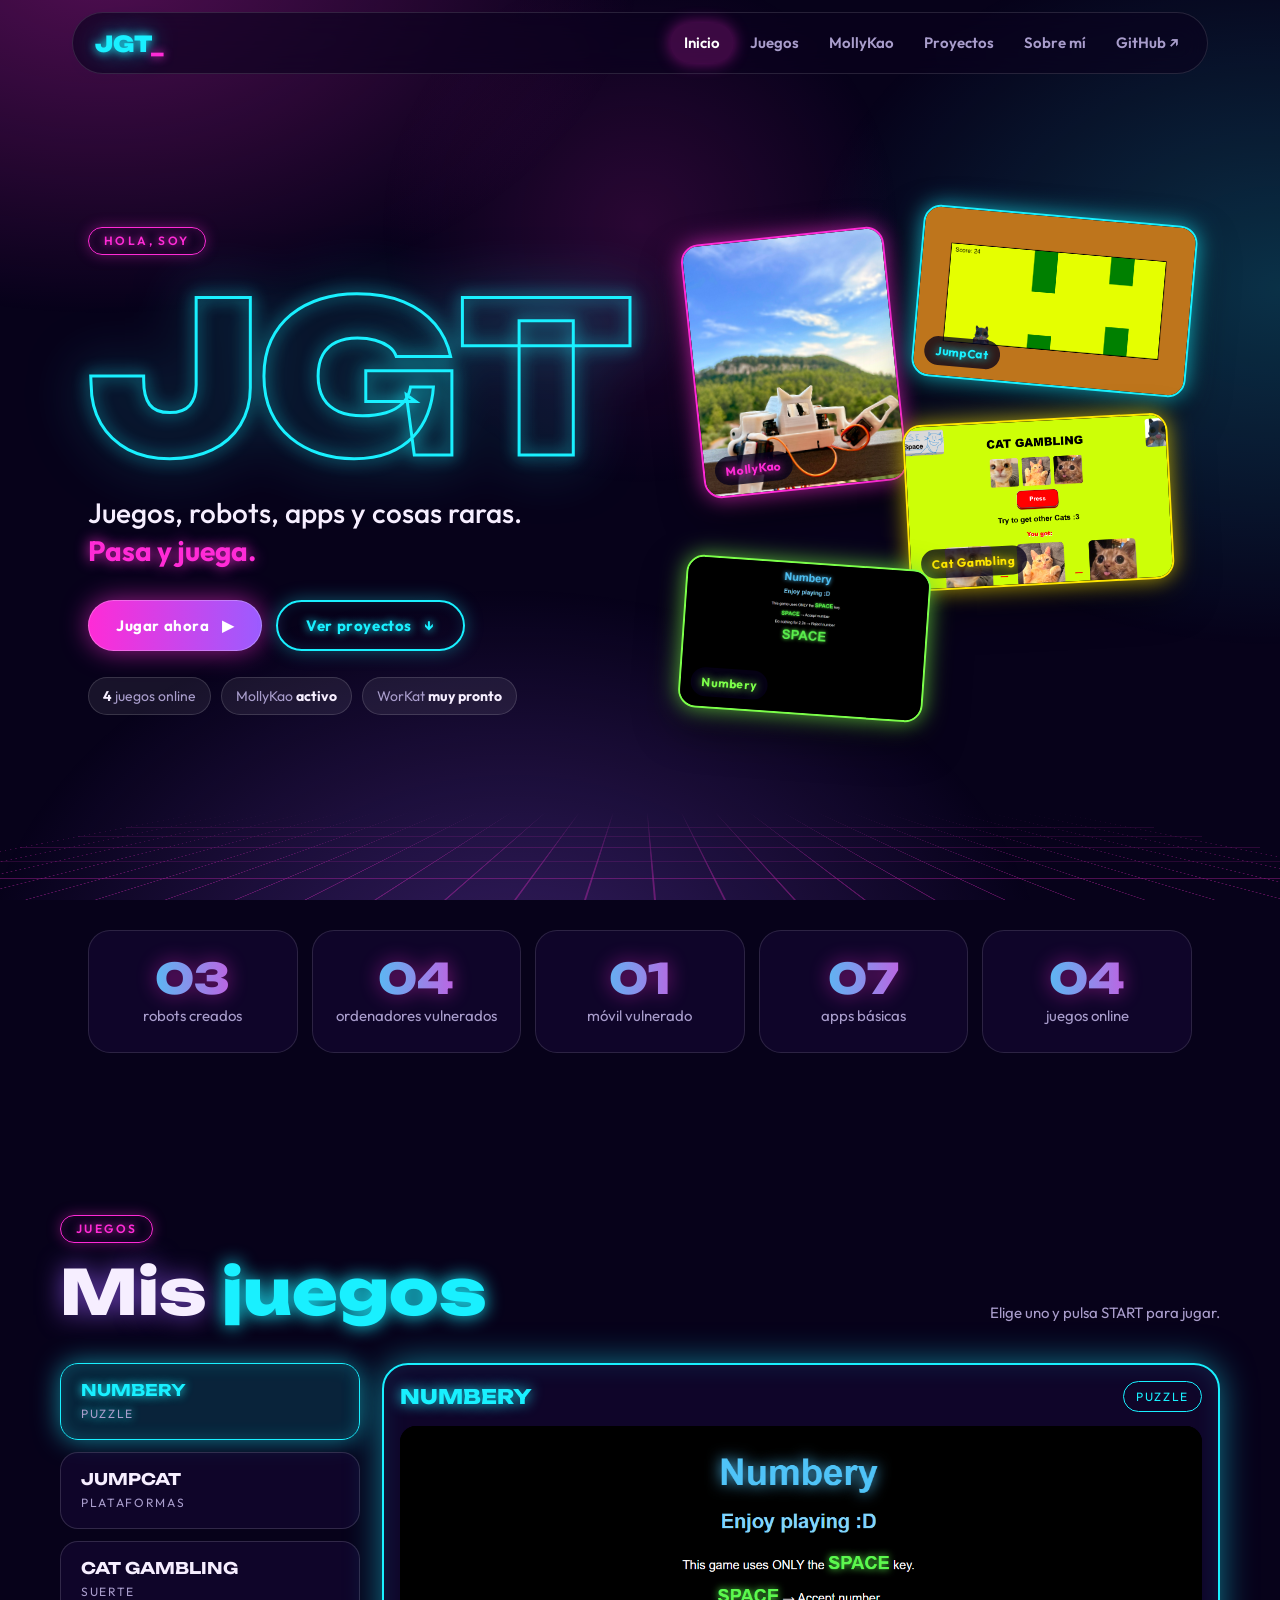
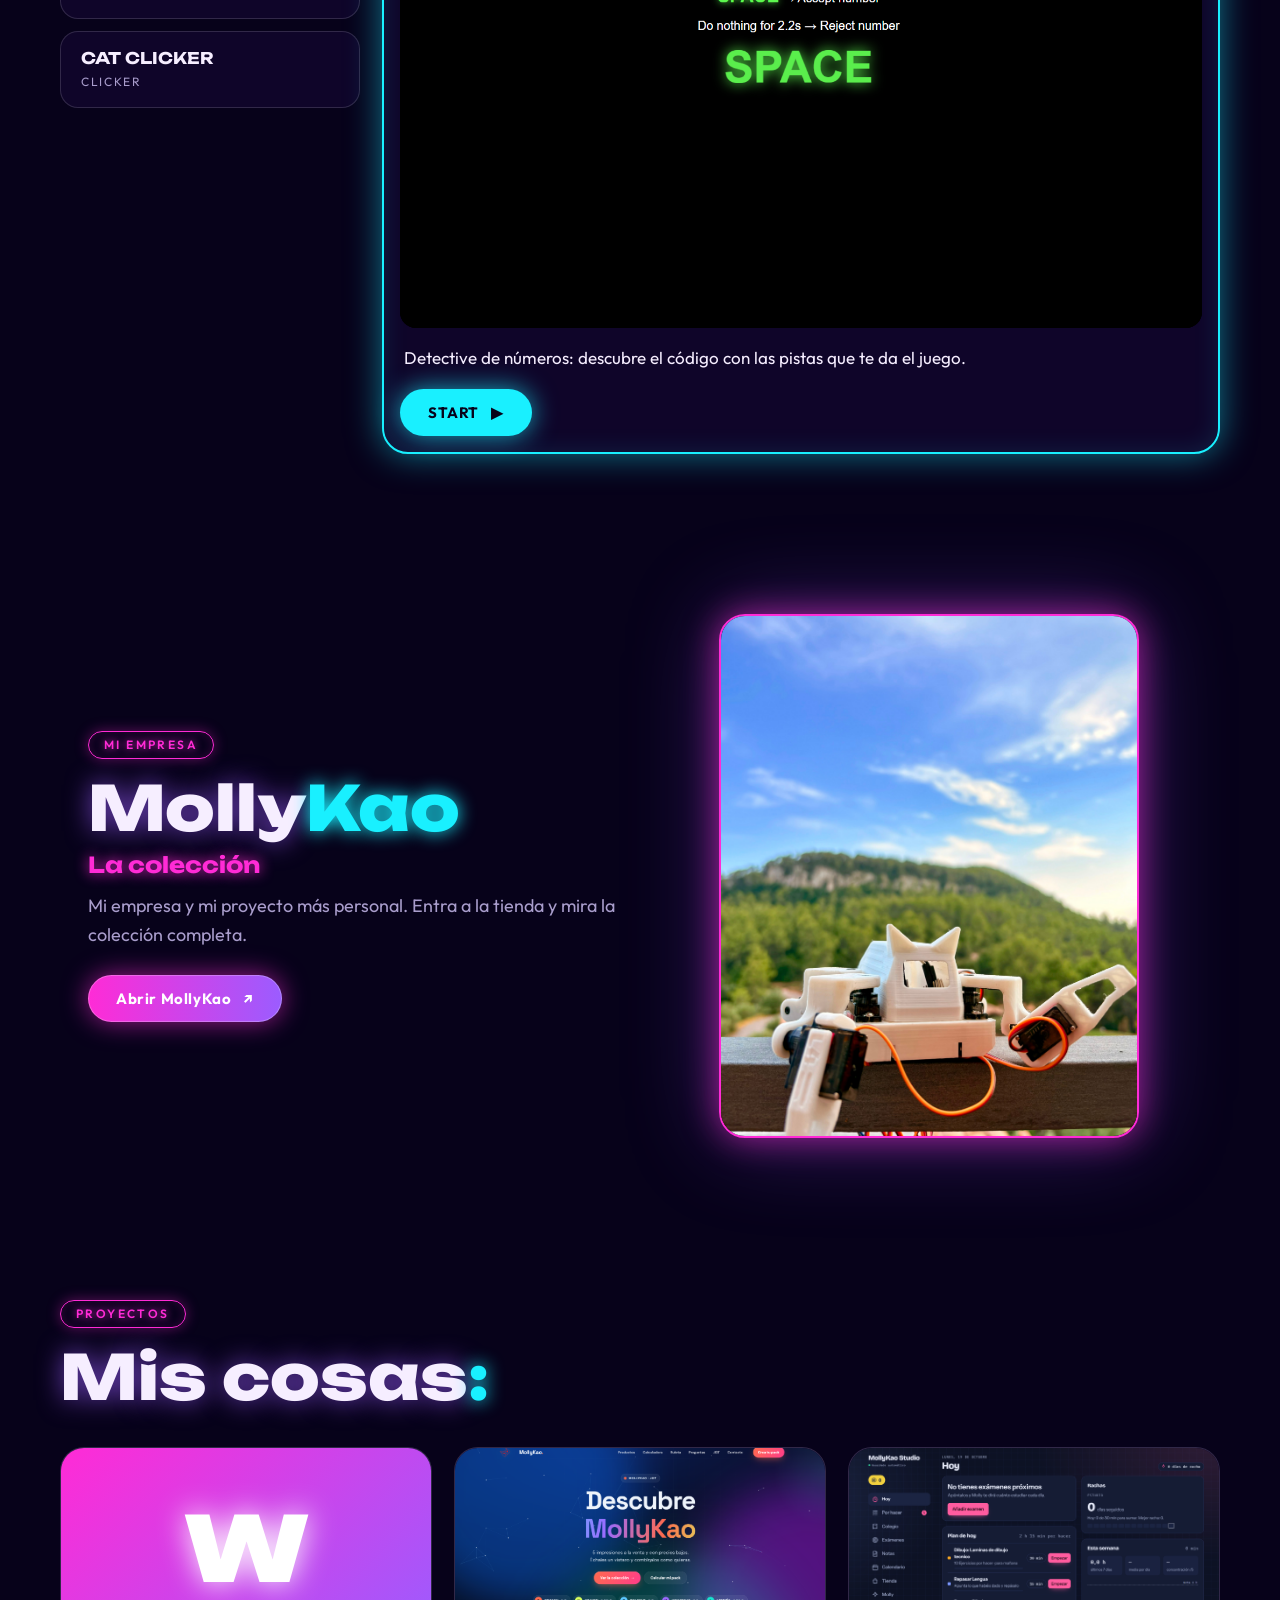
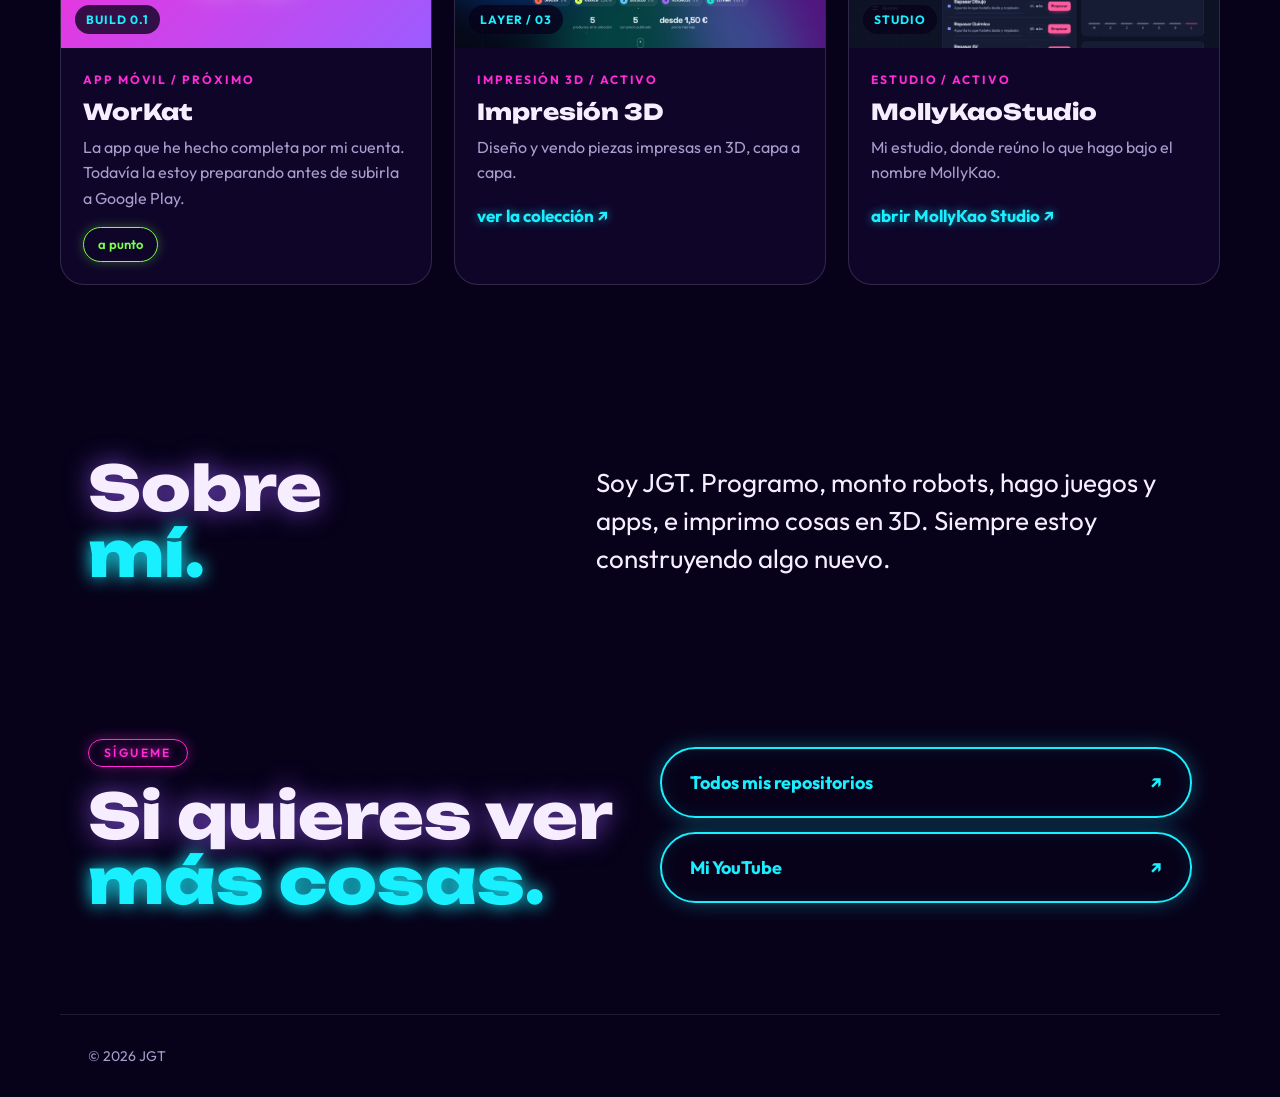
==== commit a3346e72: "Add files via upload" ====
--- a/index.html
+++ b/index.html
@@ -9,9 +9,10 @@
 <link rel="preconnect" href="https://fonts.googleapis.com">
 <link rel="preconnect" href="https://fonts.gstatic.com" crossorigin>
 <link rel="stylesheet" href="https://fonts.googleapis.com/css2?family=Outfit:wght@400;500;600;700&family=Unbounded:wght@700;800;900&display=swap">
-<link rel="stylesheet" href="style.css">
+<script>if(sessionStorage.getItem("jgt-intro"))document.documentElement.classList.add("no-intro")</script>
+<link rel="stylesheet" href="style.css?v=3">
 </head>
-<body class="intro-lock">
+<body>
 <div class="intro" id="intro" role="presentation">
   <div class="intro-half intro-top"></div><div class="intro-half intro-bot"></div>
   <div class="intro-center">
@@ -29,7 +30,6 @@
     <a class="active" href="#inicio">Inicio</a><a href="#juegos">Juegos</a><a href="#mollykao">MollyKao</a><a href="#proyectos">Proyectos</a><a href="#sobre-mi">Sobre mí</a>
     <a href="https://github.com/JGT7777" target="_blank" rel="noreferrer">GitHub ↗</a>
   </nav>
-  <div class="visit-chip" title="Visitas totales de la web"><span class="status-dot"></span><b id="visit-count">----</b> visitas</div>
 </header>
 
 <main>
@@ -123,7 +123,7 @@
   </section>
 </main>
 
-<footer><p>© 2026 JGT</p><p>Visitas: <span id="visit-count-footer">----</span></p></footer>
-<script src="scroll.js"></script>
+<footer><p>© 2026 JGT</p></footer>
+<script src="scroll.js?v=3"></script>
 </body>
 </html>
--- a/style.css
+++ b/style.css
@@ -20,10 +20,6 @@
 nav a{padding:8px 14px;border-radius:99px;color:var(--muted);font-weight:600;font-size:15px;transition:.2s}
 nav a:hover{color:#fff}
 nav a.active{color:#fff;background:rgba(255,43,214,.2);box-shadow:0 0 16px rgba(255,43,214,.45)}
-.visit-chip{display:flex;align-items:center;gap:8px;padding:8px 14px;border:1px solid rgba(124,255,74,.5);border-radius:99px;color:var(--lime);font-size:13px;font-weight:600;white-space:nowrap;box-shadow:0 0 14px rgba(124,255,74,.25)}
-.visit-chip b{font-weight:700}
-.status-dot{width:8px;height:8px;border-radius:50%;background:var(--lime);box-shadow:0 0 10px var(--lime);animation:pulse 1.6s ease-in-out infinite}
-@keyframes pulse{50%{opacity:.35;transform:scale(.8)}}
 
 /* botones y etiquetas */
 .eyebrow{display:inline-block;margin-bottom:16px;padding:7px 15px;border:1px solid var(--pink);border-radius:99px;color:var(--pink);font:600 12px/1 Outfit,sans-serif;letter-spacing:.2em;text-transform:uppercase;text-shadow:0 0 8px var(--pink);box-shadow:0 0 14px rgba(255,43,214,.35),inset 0 0 12px rgba(255,43,214,.15)}
@@ -125,8 +121,11 @@
 .reveal{opacity:0;transform:translateY(26px);transition:opacity .7s,transform .7s}
 .reveal.is-visible{opacity:1;transform:none}
 .reveal-delay-1{transition-delay:.12s}.reveal-delay-2{transition-delay:.24s}
-body.intro-lock .hero-in{opacity:0}
-body:not(.intro-lock) .hero-in{animation:rise .8s cubic-bezier(.2,.8,.2,1) both;animation-delay:calc(var(--i,0)*.12s)}
+.hero-in{animation:rise .8s cubic-bezier(.2,.8,.2,1) both;animation-delay:calc(2.5s + var(--i,0)*.12s)}
+.intro-done .hero-in,.no-intro .hero-in{animation-delay:calc(var(--i,0)*.12s)}
+.no-intro .intro{display:none}
+.intro{animation:intro-failsafe .01s 5.2s forwards}
+@keyframes intro-failsafe{to{opacity:0;visibility:hidden;pointer-events:none}}
 @keyframes rise{from{opacity:0;transform:translateY(34px) scale(.96)}to{opacity:1;transform:none}}
 body.burst main{animation:burst .4s steps(3,end);filter:saturate(1.6) brightness(1.15)}
 @keyframes burst{25%{transform:translateX(-4px)}50%{transform:translateX(4px)}75%{transform:translateX(-2px)}}
@@ -134,11 +133,10 @@
 /* responsive */
 @media(max-width:1000px){nav a:nth-child(n+4){display:none}}
 @media(max-width:900px){.hero{padding-top:110px}.hero-inner{grid-template-columns:1fr}.collage{max-width:430px}.company,.about,.contact{grid-template-columns:1fr;gap:34px}.project-grid{grid-template-columns:1fr}.select{grid-template-columns:1fr}.menu{grid-template-columns:1fr 1fr}.section-heading{flex-direction:column;align-items:flex-start}}
-@media(max-width:600px){.shell{padding-left:20px;padding-right:20px}nav{display:none}.visit-chip{margin-left:auto}.stats{grid-template-columns:repeat(2,1fr)}.hero-title{-webkit-text-stroke-width:2px}.menu-item{padding:13px 15px}.m-name{font-size:13px}}
+@media(max-width:600px){.shell{padding-left:20px;padding-right:20px}nav{display:none}.stats{grid-template-columns:repeat(2,1fr)}.hero-title{-webkit-text-stroke-width:2px}.menu-item{padding:13px 15px}.m-name{font-size:13px}}
 @media(prefers-reduced-motion:reduce){*,*::before,*::after{animation:none!important;transition:none!important}.reveal,.hero-in{opacity:1!important;transform:none}}
 
 /* ===== Intro ===== */
-body.intro-lock{overflow:hidden}
 .intro{position:fixed;inset:0;z-index:50;display:grid;place-items:center;overflow:hidden;cursor:pointer}
 .intro-half{position:absolute;left:0;right:0;height:50.5%;background:radial-gradient(ellipse at 50% 100%,rgba(var(--acid-rgb),.10),transparent 60%),#07021a;transition:transform .9s cubic-bezier(.77,0,.18,1) .1s}
 .intro-half::after{content:"";position:absolute;inset:0;background:linear-gradient(var(--line) 1px,transparent 1px) 0 0/100% 40px,linear-gradient(90deg,var(--line) 1px,transparent 1px) 0 0/40px 100%;opacity:.35;-webkit-mask:radial-gradient(circle at 50% 50%,#000,transparent 75%);mask:radial-gradient(circle at 50% 50%,#000,transparent 75%)}
